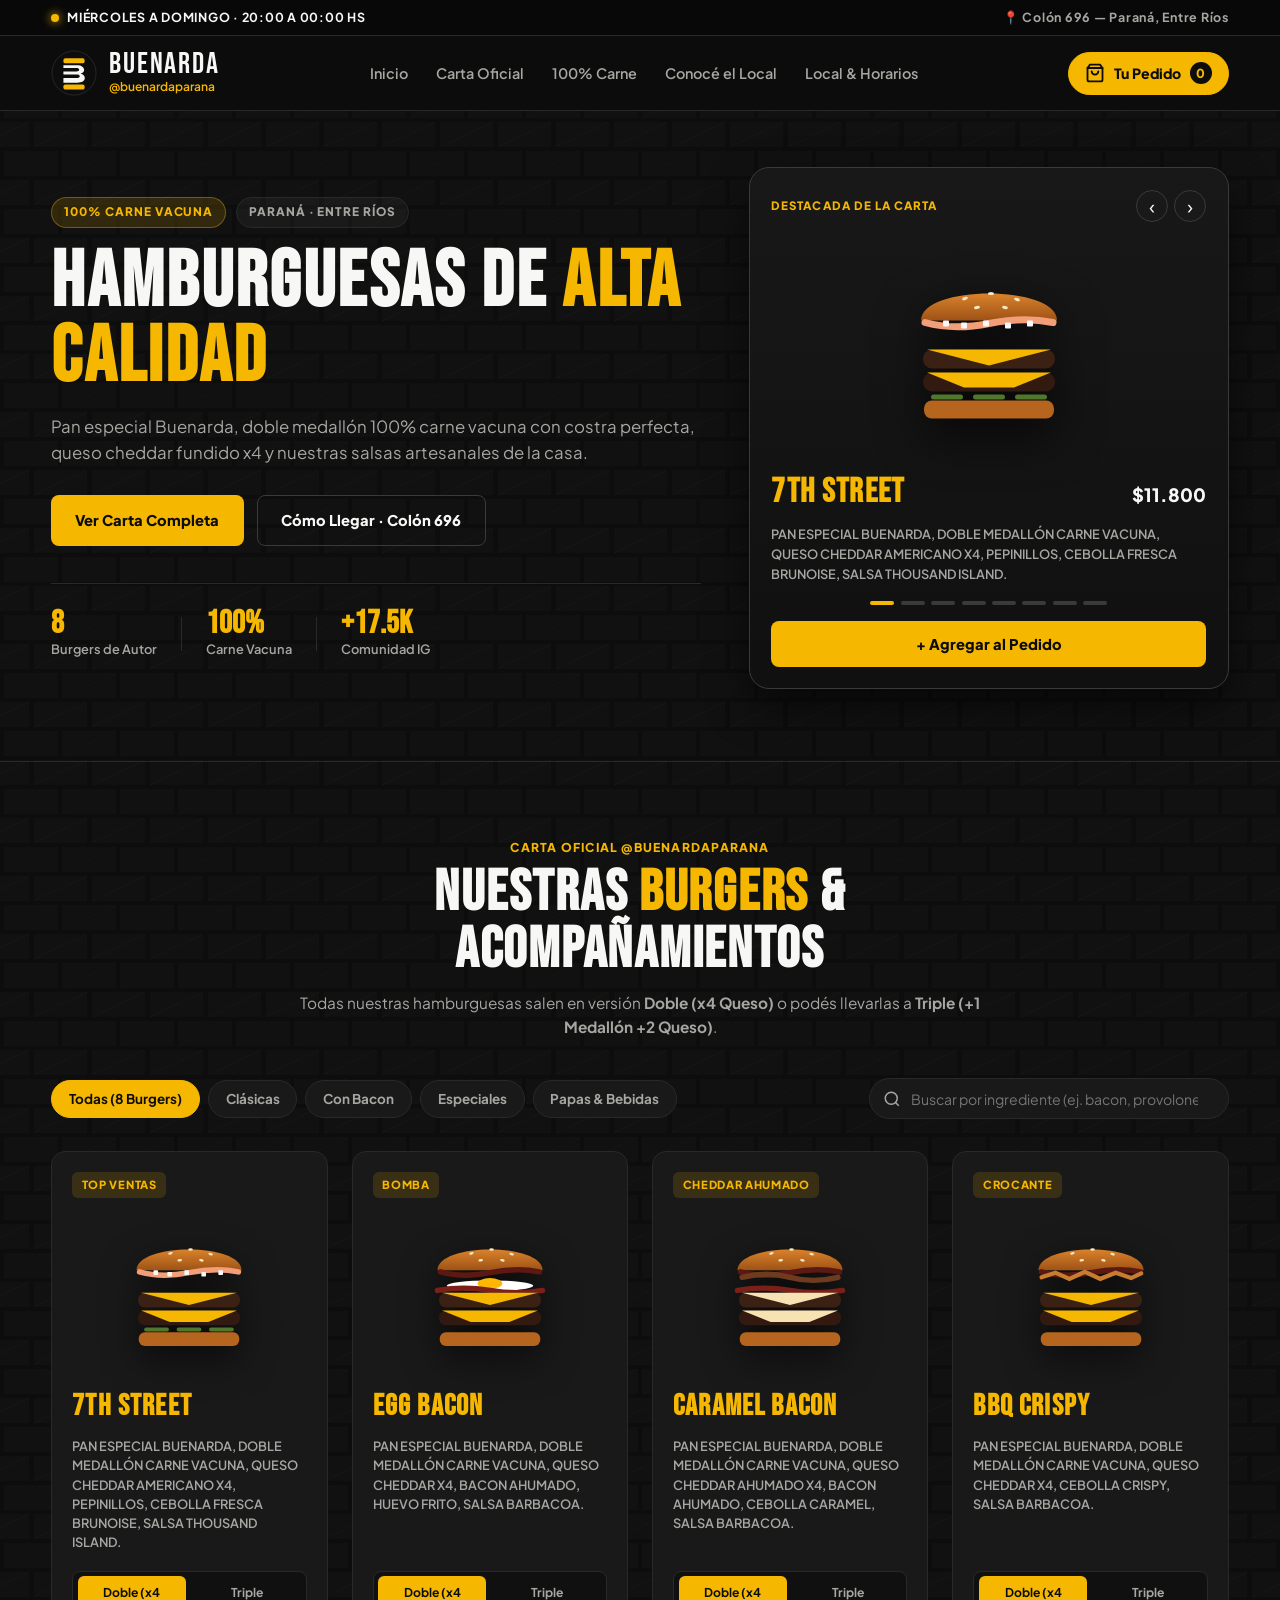
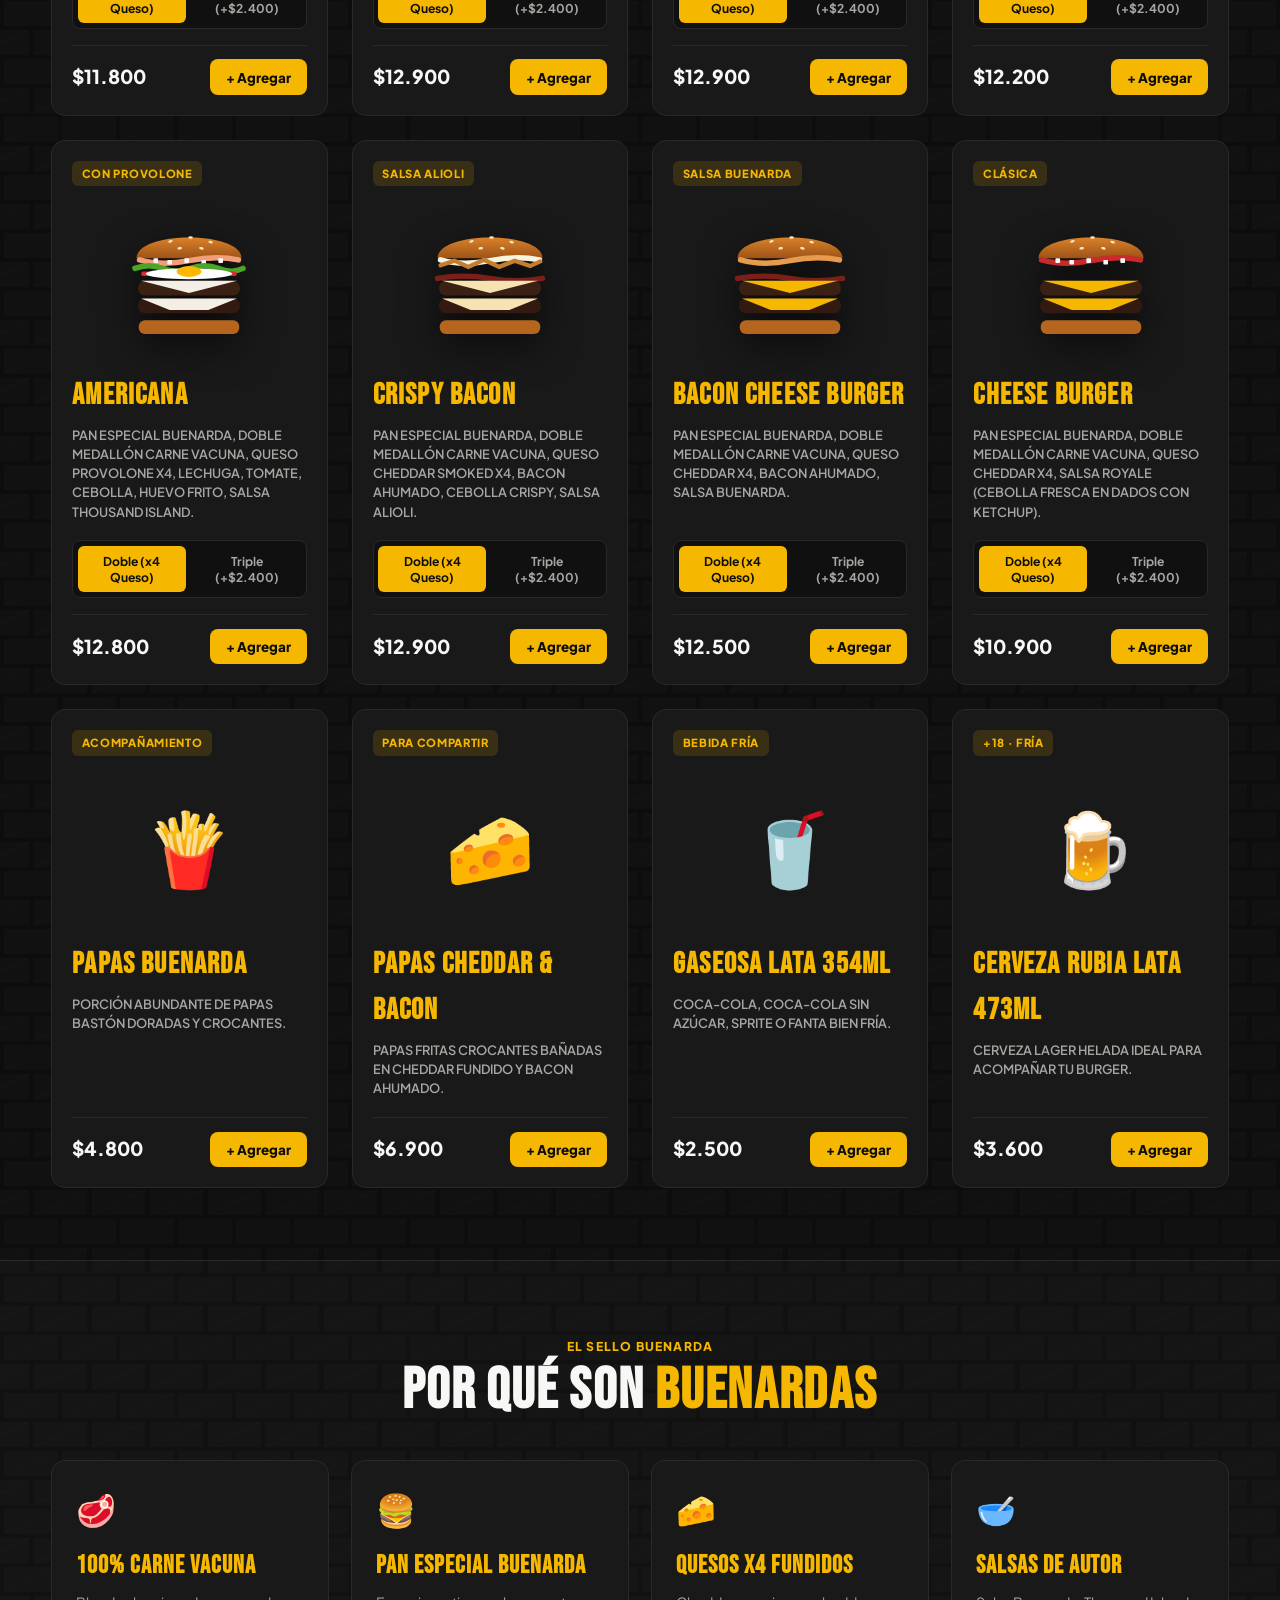
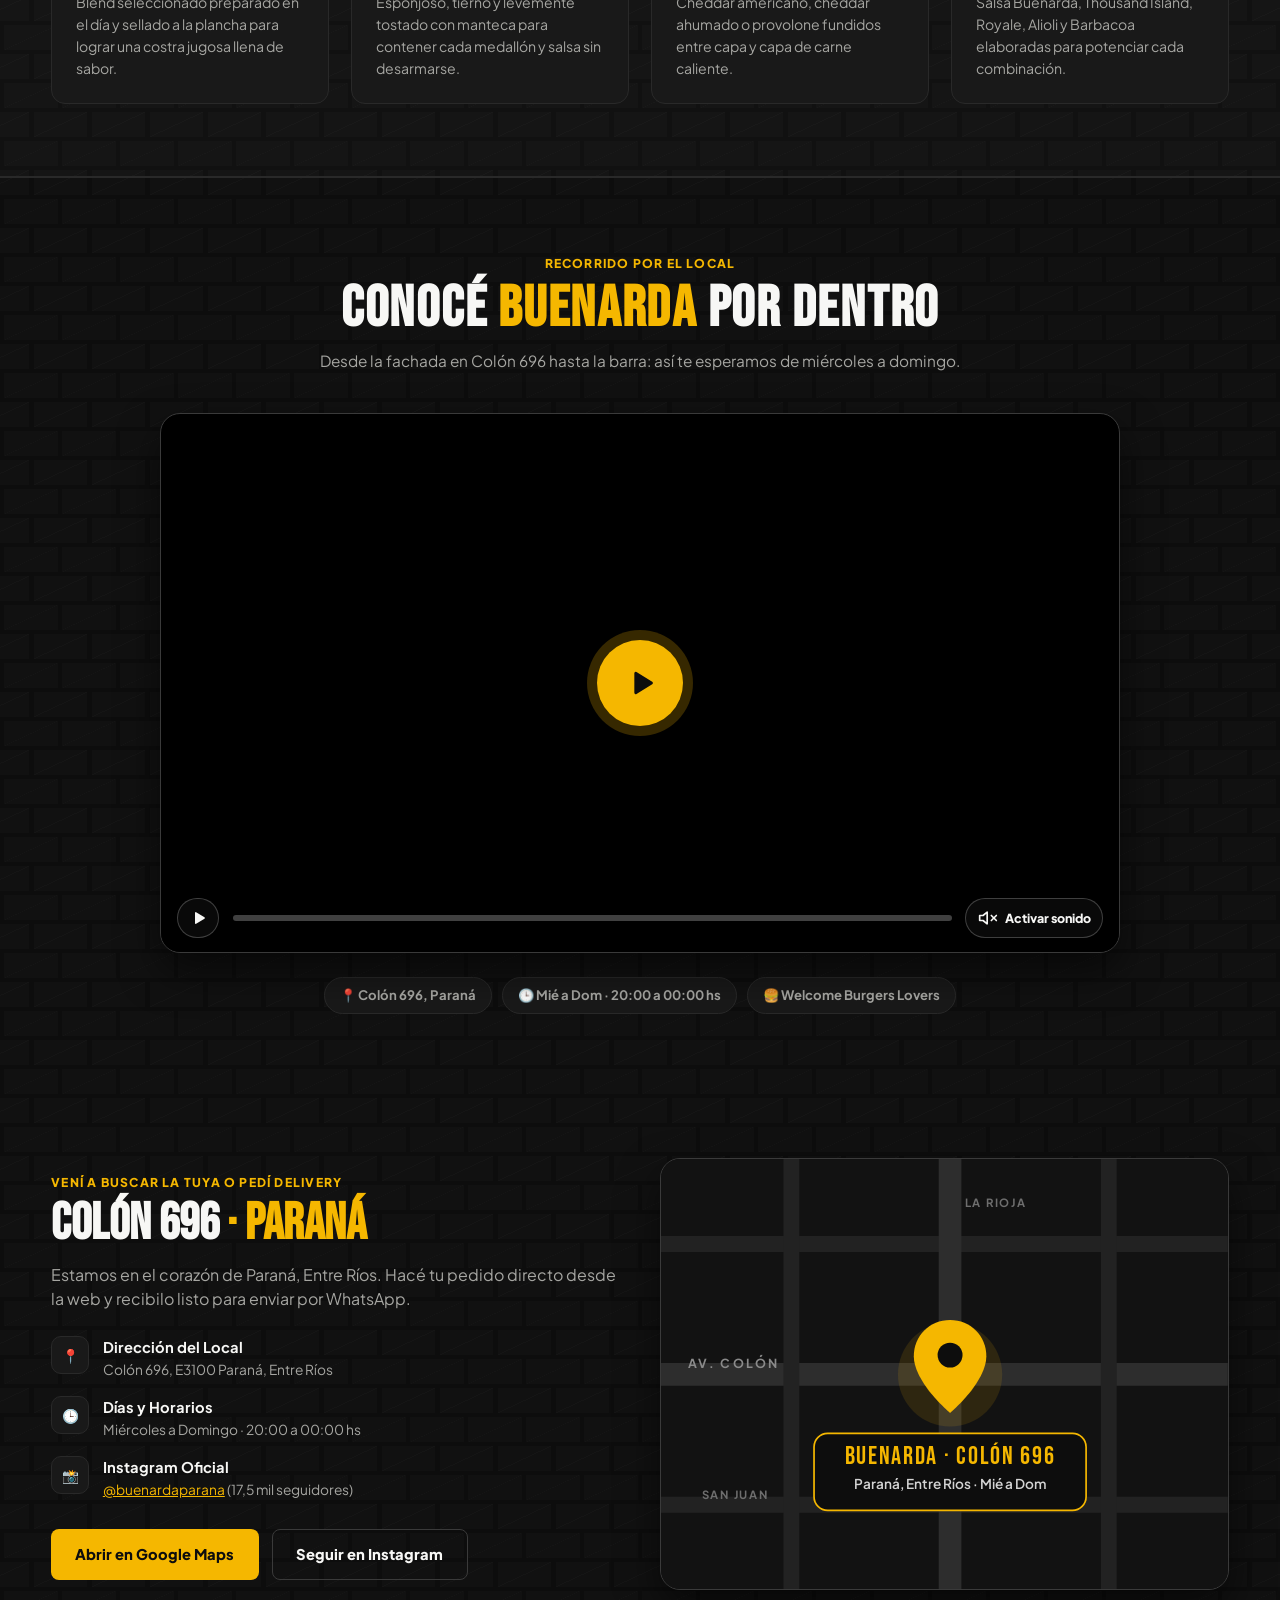
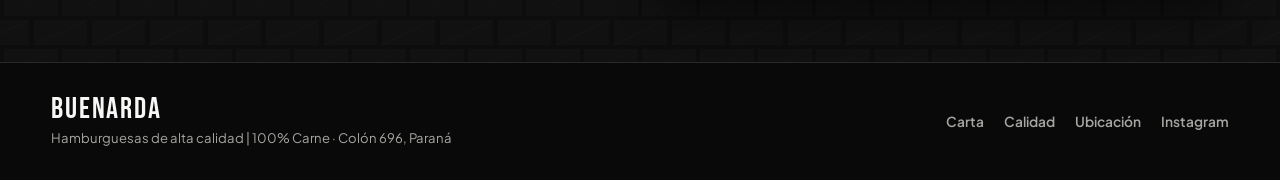
==== index.html @ 87ed2eb8 "Add files via upload" ====
<!DOCTYPE html>
<html lang="es">
<head>
  <meta charset="UTF-8" />
  <meta name="viewport" content="width=device-width, initial-scale=1.0" />
  <title>BUENARDA | Hamburguesas de Alta Calidad · Paraná</title>
  <meta name="description" content="Hamburguesas de alta calidad | 100% Carne. Abierto de miércoles a domingo en Colón 696, Paraná, Entre Ríos." />
  <link rel="preconnect" href="https://fonts.googleapis.com" />
  <link rel="preconnect" href="https://fonts.gstatic.com" crossorigin />
  <link href="https://fonts.googleapis.com/css2?family=Bebas+Neue&family=Plus+Jakarta+Sans:wght@400;500;600;700;800&display=swap" rel="stylesheet" />
  <link rel="stylesheet" href="styles.css" />
  <script src="app.js" defer></script>
</head>
<body>
  <!-- Barra superior de estado y horarios -->
  <div class="top-banner">
    <div class="container top-banner__inner">
      <span class="status-pill">
        <span class="status-dot" aria-hidden="true"></span>
        MIÉRCOLES A DOMINGO · 20:00 A 00:00 HS
      </span>
      <span class="top-banner__location">📍 Colón 696 — Paraná, Entre Ríos</span>
    </div>
  </div>

  <!-- Navegación principal -->
  <header class="navbar" id="navbar">
    <div class="container navbar__inner">
      <a href="#inicio" class="brand" aria-label="BUENARDA Inicio">
        <svg class="brand__logo" viewBox="0 0 100 100" width="46" height="46" role="img" aria-label="Logo Buenarda">
          <circle cx="50" cy="50" r="48" fill="#0D0D0D" stroke="#2A2A2A" stroke-width="2" />
          <!-- Barra superior amarilla cheddar -->
          <rect x="27" y="18" width="46" height="11" rx="4" fill="#F5B700" />
          <!-- Cuerpo blanco de la B -->
          <path d="M27 33 H57 C66 33 72 37.5 72 43.5 C72 47.5 69 50.2 64.5 51.5 C70 52.8 73.5 56 73.5 60.8 C73.5 67 67 71 57.5 71 H27 V61 H56 C60 61 62.5 59.5 62.5 57.2 C62.5 55 60 53.5 56 53.5 H27 V46.5 H55 C59 46.5 61.2 45 61.2 42.8 C61.2 40.6 59 39.2 55 39.2 H27 Z" fill="#F7F7F5" />
          <!-- Barra inferior amarilla cheddar -->
          <rect x="27" y="75" width="46" height="11" rx="4" fill="#F5B700" />
        </svg>
        <div class="brand__text">
          <span class="brand__title">BUENARDA</span>
          <span class="brand__handle">@buenardaparana</span>
        </div>
      </a>

      <nav class="nav-links" id="navLinks" aria-label="Navegación principal">
        <a href="#inicio" class="nav-links__item">Inicio</a>
        <a href="#carta" class="nav-links__item">Carta Oficial</a>
        <a href="#calidad" class="nav-links__item">100% Carne</a>
        <a href="#local" class="nav-links__item">Conocé el Local</a>
        <a href="#ubicacion" class="nav-links__item">Local & Horarios</a>
      </nav>

      <div class="navbar__actions">
        <button type="button" class="btn-cart" id="openCartBtn" aria-label="Abrir carrito de pedido">
          <svg width="20" height="20" viewBox="0 0 24 24" fill="none" stroke="currentColor" stroke-width="2.2" stroke-linecap="round" stroke-linejoin="round" aria-hidden="true">
            <path d="M6 2 3 6v14a2 2 0 0 0 2 2h14a2 2 0 0 0 2-2V6l-3-4Z" />
            <path d="M3 6h18" />
            <path d="M16 10a4 4 0 0 1-8 0" />
          </svg>
          <span class="btn-cart__label">Tu Pedido</span>
          <span class="btn-cart__badge" id="cartCountBadge">0</span>
        </button>

        <button type="button" class="btn-menu-toggle" id="mobileMenuBtn" aria-label="Abrir menú" aria-expanded="false">
          <span></span>
          <span></span>
          <span></span>
        </button>
      </div>
    </div>
  </header>

  <main>
    <!-- Hero Section -->
    <section class="hero" id="inicio">
      <div class="container hero__grid">
        <div class="hero__content">
          <div class="hero__eyebrow">
            <span class="badge-cheddar">100% CARNE VACUNA</span>
            <span class="badge-outline">PARANÁ · ENTRE RÍOS</span>
          </div>
          <h1 class="hero__title">
            HAMBURGUESAS DE <span class="text-cheddar">ALTA CALIDAD</span>
          </h1>
          <p class="hero__subtitle">
            Pan especial Buenarda, doble medallón 100% carne vacuna con costra perfecta,
            queso cheddar fundido x4 y nuestras salsas artesanales de la casa.
          </p>

          <div class="hero__cta">
            <a href="#carta" class="btn btn--primary">Ver Carta Completa</a>
            <a href="#ubicacion" class="btn btn--ghost">Cómo Llegar · Colón 696</a>
          </div>

          <div class="hero__stats">
            <div class="stat-item">
              <strong class="stat-item__value">8</strong>
              <span class="stat-item__label">Burgers de Autor</span>
            </div>
            <div class="stat-divider" aria-hidden="true"></div>
            <div class="stat-item">
              <strong class="stat-item__value">100%</strong>
              <span class="stat-item__label">Carne Vacuna</span>
            </div>
            <div class="stat-divider" aria-hidden="true"></div>
            <div class="stat-item">
              <strong class="stat-item__value">+17.5K</strong>
              <span class="stat-item__label">Comunidad IG</span>
            </div>
          </div>
        </div>

        <!-- Poster interactivo estilo Stories oficiales -->
        <div class="hero__showcase">
          <div class="story-card" id="heroShowcaseCard">
            <div class="story-card__top">
              <span class="story-card__tag">DESTACADA DE LA CARTA</span>
              <div class="story-card__controls">
                <button type="button" class="story-nav-btn" id="prevHeroBurger" aria-label="Hamburguesa anterior">‹</button>
                <button type="button" class="story-nav-btn" id="nextHeroBurger" aria-label="Siguiente hamburguesa">›</button>
              </div>
            </div>

            <div class="story-card__visual" id="heroBurgerVisual"></div>

            <div class="story-card__info">
              <div class="story-card__header">
                <h2 class="story-card__name" id="heroBurgerName">7TH STREET</h2>
                <span class="story-card__price" id="heroBurgerPrice">$11.800</span>
              </div>
              <p class="story-card__desc" id="heroBurgerDesc">
                PAN ESPECIAL BUENARDA, DOBLE MEDALLÓN CARNE VACUNA, QUESO CHEDDAR AMERICANO X4, PEPINILLOS, CEBOLLA FRESCA BRUNOISE, SALSA THOUSAND ISLAND.
              </p>
              <div class="story-card__dots" id="heroDots" role="tablist" aria-label="Selector de hamburguesas destacadas"></div>
              <button type="button" class="btn btn--primary btn--full" id="addHeroBurgerBtn">
                + Agregar al Pedido
              </button>
            </div>
          </div>
        </div>
      </div>
    </section>

    <!-- Sección Carta Oficial -->
    <section class="menu-section" id="carta">
      <div class="container">
        <div class="section-header">
          <span class="section-eyebrow">CARTA OFICIAL @BUENARDAPARANA</span>
          <h2 class="section-title">NUESTRAS <span class="text-cheddar">BURGERS</span> & ACOMPAÑAMIENTOS</h2>
          <p class="section-subtitle">
            Todas nuestras hamburguesas salen en versión <strong>Doble (x4 Queso)</strong> o podés llevarlas a <strong>Triple (+1 Medallón +2 Queso)</strong>.
          </p>
        </div>

        <!-- Barra de filtros y búsqueda -->
        <div class="menu-toolbar">
          <div class="filter-tabs" id="filterTabs" role="tablist" aria-label="Filtrar menú por categoría">
            <button type="button" class="filter-tab is-active" data-filter="all">Todas (8 Burgers)</button>
            <button type="button" class="filter-tab" data-filter="clasicas">Clásicas</button>
            <button type="button" class="filter-tab" data-filter="bacon">Con Bacon</button>
            <button type="button" class="filter-tab" data-filter="especiales">Especiales</button>
            <button type="button" class="filter-tab" data-filter="extras">Papas & Bebidas</button>
          </div>

          <div class="search-box">
            <svg width="18" height="18" viewBox="0 0 24 24" fill="none" stroke="currentColor" stroke-width="2" aria-hidden="true">
              <circle cx="11" cy="11" r="8" />
              <path d="m21 21-4.3-4.3" />
            </svg>
            <input
              type="search"
              id="menuSearchInput"
              class="search-box__input"
              placeholder="Buscar por ingrediente (ej. bacon, provolone, alioli...)"
              aria-label="Buscar hamburguesa o ingrediente"
            />
          </div>
        </div>

        <!-- Grilla dinámica de productos -->
        <div class="menu-grid" id="menuGrid"></div>
      </div>
    </section>

    <!-- Pilares de Calidad -->
    <section class="quality-section" id="calidad">
      <div class="container">
        <div class="section-header">
          <span class="section-eyebrow">EL SELLO BUENARDA</span>
          <h2 class="section-title">POR QUÉ SON <span class="text-cheddar">BUENARDAS</span></h2>
        </div>

        <div class="pillars-grid">
          <article class="pillar-card">
            <div class="pillar-card__icon">🥩</div>
            <h3 class="pillar-card__title">100% Carne Vacuna</h3>
            <p class="pillar-card__text">
              Blend seleccionado preparado en el día y sellado a la plancha para lograr una costra jugosa llena de sabor.
            </p>
          </article>

          <article class="pillar-card">
            <div class="pillar-card__icon">🍔</div>
            <h3 class="pillar-card__title">Pan Especial Buenarda</h3>
            <p class="pillar-card__text">
              Esponjoso, tierno y levemente tostado con manteca para contener cada medallón y salsa sin desarmarse.
            </p>
          </article>

          <article class="pillar-card">
            <div class="pillar-card__icon">🧀</div>
            <h3 class="pillar-card__title">Quesos x4 Fundidos</h3>
            <p class="pillar-card__text">
              Cheddar americano, cheddar ahumado o provolone fundidos entre capa y capa de carne caliente.
            </p>
          </article>

          <article class="pillar-card">
            <div class="pillar-card__icon">🥣</div>
            <h3 class="pillar-card__title">Salsas de Autor</h3>
            <p class="pillar-card__text">
              Salsa Buenarda, Thousand Island, Royale, Alioli y Barbacoa elaboradas para potenciar cada combinación.
            </p>
          </article>
        </div>
      </div>
    </section>

    <!-- Video: Recorrido por el local -->
    <section class="tour-section" id="local">
      <div class="container">
        <div class="section-header">
          <span class="section-eyebrow">RECORRIDO POR EL LOCAL</span>
          <h2 class="section-title">CONOCÉ <span class="text-cheddar">BUENARDA</span> POR DENTRO</h2>
          <p class="section-subtitle">
            Desde la fachada en Colón 696 hasta la barra: así te esperamos de miércoles a domingo.
          </p>
        </div>

        <figure class="video-player" id="tourPlayer">
          <video
            class="video-player__media"
            id="tourVideo"
            poster="assets/buenarda-local-poster.jpg"
            preload="metadata"
            muted
            loop
            playsinline
            aria-label="Recorrido en video por el local de Buenarda, Colón 696, Paraná"
          >
            <source src="assets/buenarda-local.mp4" type="video/mp4" />
            Tu navegador no soporta video HTML5.
          </video>

          <button type="button" class="video-player__play" id="tourPlayBtn" aria-label="Reproducir video">
            <svg width="34" height="34" viewBox="0 0 24 24" fill="currentColor" aria-hidden="true">
              <path d="M8 5.14v13.72a1 1 0 0 0 1.52.85l11.1-6.86a1 1 0 0 0 0-1.7L9.52 4.29A1 1 0 0 0 8 5.14Z" />
            </svg>
          </button>

          <div class="video-player__bar">
            <button type="button" class="video-player__ctrl" id="tourToggleBtn" aria-label="Pausar video">
              <svg class="icon-pause" width="18" height="18" viewBox="0 0 24 24" fill="currentColor" aria-hidden="true">
                <rect x="6" y="5" width="4" height="14" rx="1" />
                <rect x="14" y="5" width="4" height="14" rx="1" />
              </svg>
              <svg class="icon-play" width="18" height="18" viewBox="0 0 24 24" fill="currentColor" aria-hidden="true">
                <path d="M8 5.14v13.72a1 1 0 0 0 1.52.85l11.1-6.86a1 1 0 0 0 0-1.7L9.52 4.29A1 1 0 0 0 8 5.14Z" />
              </svg>
            </button>

            <div class="video-player__progress" id="tourProgress" role="progressbar" aria-label="Progreso del video" aria-valuemin="0" aria-valuemax="100" aria-valuenow="0">
              <span class="video-player__progress-fill" id="tourProgressFill"></span>
            </div>

            <button type="button" class="video-player__ctrl video-player__ctrl--sound" id="tourSoundBtn" aria-label="Activar sonido" aria-pressed="false">
              <svg class="icon-muted" width="20" height="20" viewBox="0 0 24 24" fill="none" stroke="currentColor" stroke-width="2" stroke-linecap="round" stroke-linejoin="round" aria-hidden="true">
                <path d="M11 5 6 9H2v6h4l5 4V5Z" />
                <path d="m22 9-6 6" />
                <path d="m16 9 6 6" />
              </svg>
              <svg class="icon-sound" width="20" height="20" viewBox="0 0 24 24" fill="none" stroke="currentColor" stroke-width="2" stroke-linecap="round" stroke-linejoin="round" aria-hidden="true">
                <path d="M11 5 6 9H2v6h4l5 4V5Z" />
                <path d="M15.5 8.5a5 5 0 0 1 0 7" />
                <path d="M19 5a10 10 0 0 1 0 14" />
              </svg>
              <span class="video-player__ctrl-label" id="tourSoundLabel">Activar sonido</span>
            </button>
          </div>
        </figure>

        <ul class="tour-chips">
          <li>📍 Colón 696, Paraná</li>
          <li>🕒 Mié a Dom · 20:00 a 00:00 hs</li>
          <li>🍔 Welcome Burgers Lovers</li>
        </ul>
      </div>
    </section>

    <!-- Ubicación y Horarios -->
    <section class="location-section" id="ubicacion">
      <div class="container location-grid">
        <div class="location-card">
          <span class="section-eyebrow">VENÍ A BUSCAR LA TUYA O PEDÍ DELIVERY</span>
          <h2 class="location-card__title">COLÓN 696 <span class="text-cheddar">· PARANÁ</span></h2>
          <p class="location-card__desc">
            Estamos en el corazón de Paraná, Entre Ríos. Hacé tu pedido directo desde la web y recibilo listo para enviar por WhatsApp.
          </p>

          <ul class="info-list">
            <li class="info-list__item">
              <span class="info-list__badge">📍</span>
              <div>
                <strong>Dirección del Local</strong>
                <span>Colón 696, E3100 Paraná, Entre Ríos</span>
              </div>
            </li>
            <li class="info-list__item">
              <span class="info-list__badge">🕒</span>
              <div>
                <strong>Días y Horarios</strong>
                <span>Miércoles a Domingo · 20:00 a 00:00 hs</span>
              </div>
            </li>
            <li class="info-list__item">
              <span class="info-list__badge">📸</span>
              <div>
                <strong>Instagram Oficial</strong>
                <span><a href="https://www.instagram.com/buenardaparana/" target="_blank" rel="noopener noreferrer">@buenardaparana</a> (17,5 mil seguidores)</span>
              </div>
            </li>
          </ul>

          <div class="location-card__actions">
            <a
              href="https://www.google.com/maps/search/?api=1&query=Colon+696+Parana+Entre+Rios"
              target="_blank"
              rel="noopener noreferrer"
              class="btn btn--primary"
            >
              Abrir en Google Maps
            </a>
            <a
              href="https://www.instagram.com/buenardaparana/"
              target="_blank"
              rel="noopener noreferrer"
              class="btn btn--ghost"
            >
              Seguir en Instagram
            </a>
          </div>
        </div>

        <!-- Mapa visual estilizado de Colón 696, Paraná -->
        <div class="map-art" aria-label="Mapa ilustrado de Colón 696, Paraná">
          <svg viewBox="0 0 500 380" class="map-art__svg" role="img" aria-label="Ubicación Colón 696 Paraná">
            <rect width="500" height="380" fill="#121212" />
            <!-- Cuadrícula urbana de Paraná -->
            <g stroke="#222222" stroke-width="14">
              <line x1="0" y1="75" x2="500" y2="75" />
              <line x1="0" y1="190" x2="500" y2="190" stroke="#2D2D2D" stroke-width="20" />
              <line x1="0" y1="305" x2="500" y2="305" />
              <line x1="115" y1="0" x2="115" y2="380" />
              <line x1="255" y1="0" x2="255" y2="380" stroke="#2D2D2D" stroke-width="20" />
              <line x1="395" y1="0" x2="395" y2="380" />
            </g>
            <!-- Nombres de calles -->
            <text x="24" y="184" fill="#8A8A8A" font-size="11" font-weight="700" letter-spacing="2">AV. COLÓN</text>
            <text x="268" y="42" fill="#6E6E6E" font-size="10" font-weight="700" letter-spacing="1.5">LA RIOJA</text>
            <text x="36" y="300" fill="#6E6E6E" font-size="10" font-weight="700" letter-spacing="1.5">SAN JUAN</text>

            <!-- Pulso y Pin en Colón 696 -->
            <circle cx="255" cy="190" r="46" fill="rgba(245, 183, 0, 0.12)" />
            <circle cx="255" cy="190" r="24" fill="rgba(245, 183, 0, 0.25)" />
            <path d="M255 142 C237 142 223 156 223 174 C223 197 255 224 255 224 C255 224 287 197 287 174 C287 156 273 142 255 142 Z" fill="#F5B700" />
            <circle cx="255" cy="173" r="11" fill="#0D0D0D" />

            <!-- Tarjeta flotante en el mapa -->
            <rect x="135" y="242" width="240" height="68" rx="12" fill="#0D0D0D" stroke="#F5B700" stroke-width="1.5" />
            <text x="255" y="269" text-anchor="middle" fill="#F5B700" font-family="Bebas Neue, sans-serif" font-size="22" letter-spacing="1.5">BUENARDA · COLÓN 696</text>
            <text x="255" y="291" text-anchor="middle" fill="#D4D4D4" font-size="12" font-weight="600">Paraná, Entre Ríos · Mié a Dom</text>
          </svg>
        </div>
      </div>
    </section>
  </main>

  <!-- Footer -->
  <footer class="footer">
    <div class="container footer__inner">
      <div class="footer__brand">
        <span class="brand__title">BUENARDA</span>
        <span class="footer__tagline">Hamburguesas de alta calidad | 100% Carne · Colón 696, Paraná</span>
      </div>
      <div class="footer__links">
        <a href="#carta">Carta</a>
        <a href="#calidad">Calidad</a>
        <a href="#ubicacion">Ubicación</a>
        <a href="https://www.instagram.com/buenardaparana/" target="_blank" rel="noopener noreferrer">Instagram</a>
      </div>
    </div>
  </footer>

  <!-- Overlay y Drawer Lateral del Carrito -->
  <div class="cart-overlay" id="cartOverlay" hidden></div>
  <aside class="cart-drawer" id="cartDrawer" aria-label="Carrito de compras" aria-hidden="true">
    <div class="cart-drawer__header">
      <div>
        <h2 class="cart-drawer__title">TU PEDIDO</h2>
        <p class="cart-drawer__subtitle">Armá tu combo y envialo por WhatsApp</p>
      </div>
      <button type="button" class="cart-drawer__close" id="closeCartBtn" aria-label="Cerrar carrito">✕</button>
    </div>

    <div class="cart-drawer__body" id="cartItemsContainer"></div>

    <div class="cart-drawer__footer" id="cartFooter">
      <div class="order-form">
        <div class="delivery-toggle" role="group" aria-label="Modalidad de entrega">
          <button type="button" class="delivery-btn is-active" data-delivery="retiro">🏪 Retiro Colón 696</button>
          <button type="button" class="delivery-btn" data-delivery="delivery">🛵 Delivery Paraná</button>
        </div>

        <input type="text" id="customerName" class="form-input" placeholder="Tu nombre" />
        <input type="text" id="customerAddress" class="form-input" placeholder="Dirección en Paraná (ej. Urquiza 1150)" hidden />

        <select id="paymentMethod" class="form-input" aria-label="Medio de pago">
          <option value="Efectivo">💵 Efectivo</option>
          <option value="Transferencia / Mercado Pago">📲 Transferencia / Mercado Pago</option>
          <option value="Tarjeta de Débito / Crédito">💳 Tarjeta de Débito / Crédito</option>
        </select>

        <input type="text" id="orderNotes" class="form-input" placeholder="Notas (ej. sin pepinillos, punto de carne...)" />
      </div>

      <div class="cart-totals">
        <div class="cart-totals__row">
          <span>Subtotal</span>
          <strong id="cartSubtotal">$0</strong>
        </div>
        <div class="cart-totals__row cart-totals__row--total">
          <span>Total Estimado</span>
          <strong id="cartTotal">$0</strong>
        </div>
      </div>

      <div class="cart-actions">
        <button type="button" class="btn btn--whatsapp btn--full" id="sendWhatsappBtn">
          Enviar Pedido por WhatsApp
        </button>
        <button type="button" class="btn btn--ghost btn--full btn--sm" id="copyOrderBtn">
          Copiar detalle del pedido
        </button>
      </div>
    </div>
  </aside>

  <!-- Notificación Toast -->
  <div class="toast" id="toast" role="status" aria-live="polite"></div>
</body>
</html>
---- styles.css ----
/* ==========================================================================
   BUENARDA (@buenardaparana) - Hoja de Estilos Oficial
   Paleta: Negro Carbón (#0D0D0D), Ladrillo Oscuro (#151515), Amarillo Cheddar (#F5B700)
   ========================================================================== */

:root {
  --bg-carbon: #0d0d0d;
  --bg-brick: #141414;
  --bg-card: #191919;
  --bg-card-hover: #202020;
  --cheddar: #f5b700;
  --cheddar-hover: #ffca28;
  --cheddar-soft: rgba(245, 183, 0, 0.14);
  --whatsapp: #25d366;
  --whatsapp-hover: #1ebe5d;
  --text-main: #f7f7f5;
  --text-muted: #a6a6a2;
  --border-subtle: #292929;
  --border-strong: #3a3a3a;
  --font-display: 'Bebas Neue', sans-serif;
  --font-sans: 'Plus Jakarta Sans', -apple-system, BlinkMacSystemFont, sans-serif;
  --radius-sm: 8px;
  --radius-md: 14px;
  --radius-lg: 20px;
  --shadow-card: 0 18px 40px rgba(0, 0, 0, 0.55);
  --transition: 0.22s cubic-bezier(0.22, 1, 0.36, 1);
}

*,
*::before,
*::after {
  box-sizing: border-box;
}

html {
  scroll-behavior: smooth;
}

body {
  margin: 0;
  font-family: var(--font-sans);
  color: var(--text-main);
  background-color: var(--bg-carbon);
  /* Textura sutil de ladrillo oscuro inspirado en la identidad visual de Buenarda */
  background-image:
    linear-gradient(335deg, rgba(255, 255, 255, 0.015) 23px, transparent 23px),
    linear-gradient(155deg, rgba(255, 255, 255, 0.015) 23px, transparent 23px),
    linear-gradient(335deg, rgba(255, 255, 255, 0.015) 23px, transparent 23px),
    linear-gradient(155deg, rgba(255, 255, 255, 0.015) 23px, transparent 23px);
  background-size: 58px 58px;
  background-position: 0 2px, 4px 35px, 29px 31px, 34px 6px;
  line-height: 1.55;
  -webkit-font-smoothing: antialiased;
}

img,
svg {
  display: block;
  max-width: 100%;
}

a {
  color: inherit;
  text-decoration: none;
}

button,
input,
select {
  font-family: inherit;
}

section[id] {
  scroll-margin-top: 72px; /* evita que la barra fija tape el título al navegar por anclas */
}

.container {
  width: min(1200px, 92%);
  margin-inline: auto;
}

.text-cheddar {
  color: var(--cheddar);
}

/* ==========================================================================
   Top Banner & Navbar
   ========================================================================== */

.top-banner {
  background: #080808;
  border-bottom: 1px solid var(--border-subtle);
  font-size: 0.78rem;
  font-weight: 700;
  letter-spacing: 0.06em;
  color: var(--text-muted);
}

.top-banner__inner {
  display: flex;
  align-items: center;
  justify-content: space-between;
  padding: 0.5rem 0;
  gap: 1rem;
  flex-wrap: wrap;
}

.status-pill {
  display: inline-flex;
  align-items: center;
  gap: 0.5rem;
  color: var(--text-main);
}

.status-dot {
  width: 8px;
  height: 8px;
  border-radius: 50%;
  background: var(--cheddar);
  box-shadow: 0 0 10px var(--cheddar);
}

.navbar {
  position: sticky;
  top: 0;
  z-index: 50;
  background: rgba(13, 13, 13, 0.92);
  backdrop-filter: blur(12px);
  border-bottom: 1px solid var(--border-subtle);
}

.navbar__inner {
  display: flex;
  align-items: center;
  justify-content: space-between;
  padding: 0.85rem 0;
  gap: 1rem;
}

.brand {
  display: inline-flex;
  align-items: center;
  gap: 0.75rem;
}

.brand__logo {
  flex-shrink: 0;
  transition: transform var(--transition);
}

.brand:hover .brand__logo {
  transform: scale(1.06) rotate(-3deg);
}

.brand__text {
  display: flex;
  flex-direction: column;
}

.brand__title {
  font-family: var(--font-display);
  font-size: 1.85rem;
  line-height: 0.95;
  letter-spacing: 0.06em;
  color: var(--text-main);
}

.brand__handle {
  font-size: 0.75rem;
  font-weight: 600;
  color: var(--cheddar);
}

.nav-links {
  display: flex;
  align-items: center;
  gap: 1.75rem;
}

.nav-links__item {
  font-size: 0.9rem;
  font-weight: 600;
  color: var(--text-muted);
  transition: color var(--transition);
}

.nav-links__item:hover {
  color: var(--cheddar);
}

.navbar__actions {
  display: flex;
  align-items: center;
  gap: 0.75rem;
}

.btn-cart {
  display: inline-flex;
  align-items: center;
  gap: 0.55rem;
  padding: 0.6rem 1rem;
  border-radius: 999px;
  border: 1px solid var(--cheddar);
  background: var(--cheddar);
  color: #0d0d0d;
  font-weight: 800;
  font-size: 0.88rem;
  cursor: pointer;
  transition: transform var(--transition), background var(--transition);
}

.btn-cart:hover {
  background: var(--cheddar-hover);
  transform: translateY(-1px);
}

.btn-cart__badge {
  display: inline-flex;
  align-items: center;
  justify-content: center;
  min-width: 22px;
  height: 22px;
  padding: 0 6px;
  border-radius: 999px;
  background: #0d0d0d;
  color: var(--cheddar);
  font-size: 0.78rem;
  font-weight: 800;
}

.btn-menu-toggle {
  display: none;
  flex-direction: column;
  justify-content: center;
  gap: 5px;
  width: 40px;
  height: 40px;
  padding: 8px;
  background: var(--bg-card);
  border: 1px solid var(--border-subtle);
  border-radius: var(--radius-sm);
  cursor: pointer;
}

.btn-menu-toggle span {
  display: block;
  width: 100%;
  height: 2px;
  background: var(--text-main);
}

/* ==========================================================================
   Buttons
   ========================================================================== */

.btn {
  display: inline-flex;
  align-items: center;
  justify-content: center;
  gap: 0.5rem;
  padding: 0.82rem 1.45rem;
  border-radius: var(--radius-sm);
  font-weight: 800;
  font-size: 0.92rem;
  border: 1px solid transparent;
  cursor: pointer;
  transition: all var(--transition);
}

.btn--primary {
  background: var(--cheddar);
  color: #0d0d0d;
}

.btn--primary:hover {
  background: var(--cheddar-hover);
  transform: translateY(-2px);
}

.btn--ghost {
  background: transparent;
  border-color: var(--border-strong);
  color: var(--text-main);
}

.btn--ghost:hover {
  border-color: var(--cheddar);
  color: var(--cheddar);
}

.btn--whatsapp {
  background: var(--whatsapp);
  color: #062110;
}

.btn--whatsapp:hover {
  background: var(--whatsapp-hover);
}

.btn--full {
  width: 100%;
}

.btn--sm {
  padding: 0.6rem 1rem;
  font-size: 0.84rem;
}

/* ==========================================================================
   Hero Section
   ========================================================================== */

.hero {
  padding: 3.5rem 0 4.5rem;
  border-bottom: 1px solid var(--border-subtle);
}

.hero__grid {
  display: grid;
  grid-template-columns: 1.15fr 0.85fr;
  align-items: center;
  gap: 3rem;
}

.hero__eyebrow {
  display: flex;
  flex-wrap: wrap;
  gap: 0.6rem;
  margin-bottom: 1.1rem;
}

.badge-cheddar,
.badge-outline {
  font-size: 0.74rem;
  font-weight: 800;
  letter-spacing: 0.08em;
  padding: 0.35rem 0.75rem;
  border-radius: 999px;
}

.badge-cheddar {
  background: var(--cheddar-soft);
  color: var(--cheddar);
  border: 1px solid rgba(245, 183, 0, 0.35);
}

.badge-outline {
  background: rgba(255, 255, 255, 0.04);
  color: var(--text-muted);
  border: 1px solid var(--border-subtle);
}

.hero__title {
  font-family: var(--font-display);
  font-size: clamp(3.3rem, 6.2vw, 5.4rem);
  line-height: 0.94;
  letter-spacing: 0.03em;
  margin: 0 0 1.15rem;
}

.hero__subtitle {
  font-size: 1.05rem;
  color: var(--text-muted);
  max-width: 54ch;
  margin: 0 0 1.85rem;
}

.hero__cta {
  display: flex;
  flex-wrap: wrap;
  gap: 0.85rem;
  margin-bottom: 2.3rem;
}

.hero__stats {
  display: flex;
  align-items: center;
  gap: 1.5rem;
  padding-top: 1.5rem;
  border-top: 1px solid var(--border-subtle);
}

.stat-item {
  display: flex;
  flex-direction: column;
}

.stat-item__value {
  font-family: var(--font-display);
  font-size: 2rem;
  line-height: 1;
  color: var(--cheddar);
}

.stat-item__label {
  font-size: 0.8rem;
  color: var(--text-muted);
  font-weight: 600;
}

.stat-divider {
  width: 1px;
  height: 34px;
  background: var(--border-subtle);
}

/* Story Showcase Card */
.story-card {
  background: linear-gradient(180deg, #181818 0%, #101010 100%);
  border: 1px solid var(--border-strong);
  border-radius: var(--radius-lg);
  padding: 1.35rem;
  box-shadow: var(--shadow-card);
  position: relative;
}

.story-card__top {
  display: flex;
  align-items: center;
  justify-content: space-between;
  margin-bottom: 0.75rem;
}

.story-card__tag {
  font-size: 0.72rem;
  font-weight: 800;
  letter-spacing: 0.09em;
  color: var(--cheddar);
}

.story-card__controls {
  display: flex;
  gap: 0.4rem;
}

.story-nav-btn {
  width: 32px;
  height: 32px;
  border-radius: 50%;
  border: 1px solid var(--border-strong);
  background: var(--bg-card);
  color: var(--text-main);
  font-size: 1.25rem;
  line-height: 1;
  cursor: pointer;
  transition: all var(--transition);
}

.story-nav-btn:hover {
  border-color: var(--cheddar);
  color: var(--cheddar);
}

.story-card__visual {
  height: 220px;
  display: flex;
  align-items: center;
  justify-content: center;
  margin: 0.25rem 0 0.75rem;
}

.story-card__visual svg {
  width: 220px;
  height: 210px;
  filter: drop-shadow(0 16px 24px rgba(0, 0, 0, 0.75));
}

.story-card__header {
  display: flex;
  align-items: baseline;
  justify-content: space-between;
  gap: 0.75rem;
  margin-bottom: 0.45rem;
}

.story-card__name {
  font-family: var(--font-display);
  font-size: 2.1rem;
  letter-spacing: 0.04em;
  color: var(--cheddar);
  margin: 0;
}

.story-card__price {
  font-weight: 800;
  font-size: 1.15rem;
  color: var(--text-main);
}

.story-card__desc {
  font-size: 0.8rem;
  font-weight: 600;
  color: var(--text-muted);
  margin: 0 0 1rem;
  min-height: 3.6em;
}

.story-card__dots {
  display: flex;
  justify-content: center;
  gap: 0.4rem;
  margin-bottom: 1rem;
}

.story-dot {
  width: 24px;
  height: 4px;
  border-radius: 999px;
  border: none;
  background: var(--border-strong);
  cursor: pointer;
  transition: background var(--transition);
}

.story-dot.is-active {
  background: var(--cheddar);
}

/* ==========================================================================
   Menu Section
   ========================================================================== */

.menu-section {
  padding: 4.5rem 0;
}

.section-header {
  text-align: center;
  max-width: 680px;
  margin: 0 auto 2.5rem;
}

.section-eyebrow {
  display: inline-block;
  font-size: 0.76rem;
  font-weight: 800;
  letter-spacing: 0.1em;
  color: var(--cheddar);
  margin-bottom: 0.4rem;
}

.section-title {
  font-family: var(--font-display);
  font-size: clamp(2.4rem, 4.5vw, 3.6rem);
  line-height: 1;
  letter-spacing: 0.03em;
  margin: 0 0 0.75rem;
}

.section-subtitle {
  color: var(--text-muted);
  font-size: 0.96rem;
  margin: 0;
}

.menu-toolbar {
  display: flex;
  align-items: center;
  justify-content: space-between;
  gap: 1rem;
  flex-wrap: wrap;
  margin-bottom: 2rem;
}

.filter-tabs {
  display: flex;
  flex-wrap: wrap;
  gap: 0.5rem;
}

.filter-tab {
  padding: 0.58rem 1.05rem;
  border-radius: 999px;
  border: 1px solid var(--border-subtle);
  background: var(--bg-card);
  color: var(--text-muted);
  font-weight: 700;
  font-size: 0.84rem;
  cursor: pointer;
  transition: all var(--transition);
}

.filter-tab:hover {
  border-color: var(--border-strong);
  color: var(--text-main);
}

.filter-tab.is-active {
  background: var(--cheddar);
  border-color: var(--cheddar);
  color: #0d0d0d;
}

.search-box {
  position: relative;
  min-width: 280px;
  flex: 1;
  max-width: 360px;
}

.search-box svg {
  position: absolute;
  left: 0.9rem;
  top: 50%;
  transform: translateY(-50%);
  color: var(--text-muted);
  pointer-events: none;
}

.search-box__input {
  width: 100%;
  padding: 0.65rem 1rem 0.65rem 2.6rem;
  border-radius: 999px;
  border: 1px solid var(--border-subtle);
  background: var(--bg-card);
  color: var(--text-main);
  font-size: 0.88rem;
}

.search-box__input:focus {
  outline: none;
  border-color: var(--cheddar);
}

.menu-grid {
  display: grid;
  grid-template-columns: repeat(auto-fill, minmax(275px, 1fr));
  gap: 1.5rem;
}

.burger-card {
  background: var(--bg-card);
  border: 1px solid var(--border-subtle);
  border-radius: var(--radius-md);
  padding: 1.25rem;
  display: flex;
  flex-direction: column;
  justify-content: space-between;
  transition: transform var(--transition), border-color var(--transition), background var(--transition);
}

.burger-card:hover {
  transform: translateY(-4px);
  border-color: rgba(245, 183, 0, 0.55);
  background: var(--bg-card-hover);
}

.burger-card__top {
  display: flex;
  align-items: center;
  justify-content: space-between;
  gap: 0.5rem;
  margin-bottom: 0.5rem;
}

.burger-card__badge {
  font-size: 0.7rem;
  font-weight: 800;
  letter-spacing: 0.06em;
  text-transform: uppercase;
  padding: 0.25rem 0.6rem;
  border-radius: 6px;
  background: var(--cheddar-soft);
  color: var(--cheddar);
}

.burger-card__visual {
  height: 165px;
  display: flex;
  align-items: center;
  justify-content: center;
  margin: 0.35rem 0 0.85rem;
}

.burger-card__visual svg {
  width: 170px;
  height: 155px;
  filter: drop-shadow(0 12px 18px rgba(0, 0, 0, 0.65));
}

.burger-card__title {
  font-family: var(--font-display);
  font-size: 1.85rem;
  letter-spacing: 0.04em;
  color: var(--cheddar);
  margin: 0 0 0.45rem;
}

.burger-card__ingredients {
  font-size: 0.8rem;
  font-weight: 600;
  color: var(--text-muted);
  margin: 0 0 1.15rem;
  line-height: 1.5;
}

.size-selector {
  display: grid;
  grid-template-columns: 1fr 1fr;
  gap: 0.45rem;
  background: #101010;
  padding: 0.3rem;
  border-radius: var(--radius-sm);
  border: 1px solid var(--border-subtle);
  margin-bottom: 1rem;
}

.size-btn {
  padding: 0.45rem 0.5rem;
  border: none;
  border-radius: 6px;
  background: transparent;
  color: var(--text-muted);
  font-size: 0.76rem;
  font-weight: 700;
  cursor: pointer;
  transition: all var(--transition);
}

.size-btn.is-active {
  background: var(--cheddar);
  color: #0d0d0d;
}

.burger-card__footer {
  display: flex;
  align-items: center;
  justify-content: space-between;
  gap: 0.75rem;
  padding-top: 0.85rem;
  border-top: 1px solid var(--border-subtle);
}

.burger-card__price {
  font-size: 1.2rem;
  font-weight: 800;
  color: var(--text-main);
}

.btn-add {
  padding: 0.58rem 1rem;
  border-radius: var(--radius-sm);
  border: none;
  background: var(--cheddar);
  color: #0d0d0d;
  font-weight: 800;
  font-size: 0.84rem;
  cursor: pointer;
  transition: background var(--transition), transform var(--transition);
}

.btn-add:hover {
  background: var(--cheddar-hover);
  transform: scale(1.03);
}

.menu-empty {
  grid-column: 1 / -1;
  text-align: center;
  padding: 3rem 1rem;
  background: var(--bg-card);
  border: 1px dashed var(--border-strong);
  border-radius: var(--radius-md);
  color: var(--text-muted);
}

/* ==========================================================================
   Quality Pillars
   ========================================================================== */

.quality-section {
  padding: 4.5rem 0;
  background: rgba(255, 255, 255, 0.015);
  border-top: 1px solid var(--border-subtle);
  border-bottom: 1px solid var(--border-subtle);
}

.pillars-grid {
  display: grid;
  grid-template-columns: repeat(auto-fit, minmax(230px, 1fr));
  gap: 1.35rem;
}

.pillar-card {
  background: var(--bg-card);
  border: 1px solid var(--border-subtle);
  border-radius: var(--radius-md);
  padding: 1.5rem;
}

.pillar-card__icon {
  font-size: 2rem;
  margin-bottom: 0.75rem;
}

.pillar-card__title {
  font-family: var(--font-display);
  font-size: 1.55rem;
  letter-spacing: 0.04em;
  color: var(--cheddar);
  margin: 0 0 0.45rem;
}

.pillar-card__text {
  font-size: 0.88rem;
  color: var(--text-muted);
  margin: 0;
}

/* ==========================================================================
   Location Section
   ========================================================================== */

.location-section {
  padding: 4.5rem 0;
}

.location-grid {
  display: grid;
  grid-template-columns: 1fr 1fr;
  align-items: center;
  gap: 2.5rem;
}

.location-card__title {
  font-family: var(--font-display);
  font-size: clamp(2.4rem, 4vw, 3.4rem);
  line-height: 1;
  margin: 0 0 0.85rem;
}

.location-card__desc {
  color: var(--text-muted);
  margin: 0 0 1.5rem;
}

.info-list {
  list-style: none;
  padding: 0;
  margin: 0 0 1.75rem;
  display: flex;
  flex-direction: column;
  gap: 1rem;
}

.info-list__item {
  display: flex;
  align-items: flex-start;
  gap: 0.85rem;
}

.info-list__badge {
  width: 38px;
  height: 38px;
  border-radius: 10px;
  background: var(--bg-card);
  border: 1px solid var(--border-subtle);
  display: inline-flex;
  align-items: center;
  justify-content: center;
  flex-shrink: 0;
}

.info-list__item div {
  display: flex;
  flex-direction: column;
}

.info-list__item strong {
  font-size: 0.92rem;
}

.info-list__item span {
  font-size: 0.86rem;
  color: var(--text-muted);
}

.info-list__item a {
  color: var(--cheddar);
  text-decoration: underline;
}

.location-card__actions {
  display: flex;
  flex-wrap: wrap;
  gap: 0.85rem;
}

.map-art {
  border-radius: var(--radius-lg);
  overflow: hidden;
  border: 1px solid var(--border-strong);
  box-shadow: var(--shadow-card);
}

/* ==========================================================================
   Footer
   ========================================================================== */

.footer {
  border-top: 1px solid var(--border-subtle);
  padding: 2rem 0;
  background: #090909;
}

.footer__inner {
  display: flex;
  align-items: center;
  justify-content: space-between;
  gap: 1rem;
  flex-wrap: wrap;
}

.footer__brand {
  display: flex;
  flex-direction: column;
  gap: 0.25rem;
}

.footer__tagline {
  font-size: 0.82rem;
  color: var(--text-muted);
}

.footer__links {
  display: flex;
  gap: 1.25rem;
  font-size: 0.86rem;
  font-weight: 600;
  color: var(--text-muted);
}

.footer__links a:hover {
  color: var(--cheddar);
}

/* ==========================================================================
   Cart Drawer & Toast
   ========================================================================== */

.cart-overlay {
  position: fixed;
  inset: 0;
  background: rgba(0, 0, 0, 0.72);
  z-index: 90;
}

.cart-drawer {
  position: fixed;
  top: 0;
  right: 0;
  width: min(430px, 100vw);
  height: 100dvh;
  background: #121212;
  border-left: 1px solid var(--border-strong);
  z-index: 100;
  display: flex;
  flex-direction: column;
  transform: translateX(100%);
  transition: transform 0.28s ease;
}

.cart-drawer.is-open {
  transform: translateX(0);
}

.cart-drawer__header {
  display: flex;
  align-items: center;
  justify-content: space-between;
  padding: 1.15rem 1.35rem;
  border-bottom: 1px solid var(--border-subtle);
}

.cart-drawer__title {
  font-family: var(--font-display);
  font-size: 1.85rem;
  letter-spacing: 0.04em;
  color: var(--cheddar);
  margin: 0;
}

.cart-drawer__subtitle {
  font-size: 0.78rem;
  color: var(--text-muted);
  margin: 0;
}

.cart-drawer__close {
  width: 36px;
  height: 36px;
  border-radius: 50%;
  border: 1px solid var(--border-subtle);
  background: var(--bg-card);
  color: var(--text-main);
  cursor: pointer;
}

.cart-drawer__body {
  flex: 1;
  overflow-y: auto;
  padding: 1.15rem 1.35rem;
  display: flex;
  flex-direction: column;
  gap: 0.85rem;
}

.cart-empty {
  text-align: center;
  color: var(--text-muted);
  margin: auto 0;
  padding: 2rem 1rem;
}

.cart-item {
  background: var(--bg-card);
  border: 1px solid var(--border-subtle);
  border-radius: var(--radius-sm);
  padding: 0.85rem;
  display: flex;
  align-items: center;
  justify-content: space-between;
  gap: 0.75rem;
}

.cart-item__info h4 {
  margin: 0 0 0.2rem;
  font-size: 0.94rem;
}

.cart-item__meta {
  font-size: 0.76rem;
  color: var(--cheddar);
  font-weight: 700;
}

.cart-item__controls {
  display: flex;
  align-items: center;
  gap: 0.45rem;
}

.qty-btn {
  width: 28px;
  height: 28px;
  border-radius: 6px;
  border: 1px solid var(--border-strong);
  background: #101010;
  color: var(--text-main);
  font-weight: 800;
  cursor: pointer;
}

.qty-btn:hover {
  border-color: var(--cheddar);
  color: var(--cheddar);
}

.cart-drawer__footer {
  padding: 1rem 1.35rem 1.35rem;
  border-top: 1px solid var(--border-subtle);
  background: #0d0d0d;
}

.order-form {
  display: flex;
  flex-direction: column;
  gap: 0.55rem;
  margin-bottom: 0.85rem;
}

.delivery-toggle {
  display: grid;
  grid-template-columns: 1fr 1fr;
  gap: 0.45rem;
}

.delivery-btn {
  padding: 0.52rem;
  border-radius: var(--radius-sm);
  border: 1px solid var(--border-subtle);
  background: var(--bg-card);
  color: var(--text-muted);
  font-size: 0.78rem;
  font-weight: 700;
  cursor: pointer;
}

.delivery-btn.is-active {
  border-color: var(--cheddar);
  background: var(--cheddar-soft);
  color: var(--cheddar);
}

.form-input {
  width: 100%;
  padding: 0.58rem 0.75rem;
  border-radius: var(--radius-sm);
  border: 1px solid var(--border-subtle);
  background: var(--bg-card);
  color: var(--text-main);
  font-size: 0.84rem;
}

.form-input:focus {
  outline: none;
  border-color: var(--cheddar);
}

.cart-totals {
  margin-bottom: 0.85rem;
}

.cart-totals__row {
  display: flex;
  justify-content: space-between;
  font-size: 0.88rem;
  color: var(--text-muted);
}

.cart-totals__row--total {
  margin-top: 0.35rem;
  padding-top: 0.45rem;
  border-top: 1px solid var(--border-subtle);
  font-size: 1.08rem;
  color: var(--text-main);
}

.cart-totals__row--total strong {
  color: var(--cheddar);
}

.cart-actions {
  display: flex;
  flex-direction: column;
  gap: 0.5rem;
}

.toast {
  position: fixed;
  bottom: 1.35rem;
  left: 50%;
  transform: translateX(-50%) translateY(120%);
  background: var(--cheddar);
  color: #0d0d0d;
  font-weight: 800;
  font-size: 0.86rem;
  padding: 0.72rem 1.25rem;
  border-radius: 999px;
  box-shadow: 0 12px 30px rgba(0, 0, 0, 0.6);
  z-index: 120;
  opacity: 0;
  transition: transform 0.25s ease, opacity 0.25s ease;
  pointer-events: none;
}

.toast.is-visible {
  transform: translateX(-50%) translateY(0);
  opacity: 1;
}

/* ==========================================================================
   Video: Recorrido por el local
   ========================================================================== */

.tour-section {
  padding: 4.5rem 0;
  border-top: 1px solid var(--border-subtle);
}

.video-player {
  position: relative;
  max-width: 960px;
  margin: 0 auto;
  aspect-ratio: 16 / 9;
  background: #000;
  border: 1px solid var(--border-strong);
  border-radius: var(--radius-lg);
  overflow: hidden;
  box-shadow: var(--shadow-card);
}

.video-player__media {
  display: block;
  width: 100%;
  height: 100%;
  object-fit: cover;
  cursor: pointer;
}

.video-player__play {
  position: absolute;
  top: 50%;
  left: 50%;
  width: 86px;
  height: 86px;
  display: grid;
  place-items: center;
  padding-left: 5px;
  border: none;
  border-radius: 50%;
  background: var(--cheddar);
  color: #0d0d0d;
  box-shadow: 0 0 0 10px rgba(245, 183, 0, 0.22), 0 14px 34px rgba(0, 0, 0, 0.6);
  transform: translate(-50%, -50%);
  cursor: pointer;
  transition: transform var(--transition), opacity var(--transition), background var(--transition);
}

.video-player__play:hover {
  background: var(--cheddar-hover);
  transform: translate(-50%, -50%) scale(1.07);
}

.video-player.is-playing .video-player__play {
  opacity: 0;
  pointer-events: none;
}

.video-player__bar {
  position: absolute;
  left: 0;
  right: 0;
  bottom: 0;
  display: flex;
  align-items: center;
  gap: 0.85rem;
  padding: 2.2rem 1rem 0.85rem;
  background: linear-gradient(180deg, transparent, rgba(0, 0, 0, 0.82));
}

.video-player__ctrl {
  display: inline-flex;
  align-items: center;
  gap: 0.45rem;
  min-width: 40px;
  height: 40px;
  padding: 0 0.7rem;
  justify-content: center;
  border: 1px solid rgba(255, 255, 255, 0.22);
  border-radius: 999px;
  background: rgba(13, 13, 13, 0.7);
  color: var(--text-main);
  font-size: 0.78rem;
  font-weight: 800;
  cursor: pointer;
  backdrop-filter: blur(6px);
  transition: border-color var(--transition), color var(--transition);
}

.video-player__ctrl:hover,
.video-player__ctrl:focus-visible,
.video-player__play:focus-visible {
  border-color: var(--cheddar);
  color: var(--cheddar);
  outline: none;
}

.video-player__play:focus-visible {
  color: #0d0d0d;
  box-shadow: 0 0 0 3px #0d0d0d, 0 0 0 6px var(--cheddar);
}

/* Íconos según estado */
.video-player .icon-pause,
.video-player .icon-sound {
  display: none;
}

.video-player.is-playing .icon-pause {
  display: block;
}

.video-player.is-playing .icon-play {
  display: none;
}

.video-player.is-unmuted .icon-sound {
  display: block;
}

.video-player.is-unmuted .icon-muted {
  display: none;
}

.video-player__progress {
  position: relative;
  flex: 1;
  height: 6px;
  border-radius: 999px;
  background: rgba(255, 255, 255, 0.25);
  cursor: pointer;
}

.video-player__progress::before {
  /* Área de toque ampliada */
  content: '';
  position: absolute;
  inset: -12px 0;
}

.video-player__progress-fill {
  position: absolute;
  inset: 0 auto 0 0;
  width: 0;
  border-radius: 999px;
  background: var(--cheddar);
}

.tour-chips {
  display: flex;
  flex-wrap: wrap;
  justify-content: center;
  gap: 0.6rem;
  list-style: none;
  margin: 1.5rem 0 0;
  padding: 0;
}

.tour-chips li {
  padding: 0.45rem 0.95rem;
  border-radius: 999px;
  border: 1px solid var(--border-subtle);
  background: var(--bg-card);
  color: var(--text-muted);
  font-size: 0.82rem;
  font-weight: 700;
}

@media (max-width: 560px) {
  .tour-section {
    padding: 3rem 0;
  }

  .video-player {
    border-radius: var(--radius-md);
  }

  .video-player__play {
    width: 68px;
    height: 68px;
  }

  .video-player__bar {
    gap: 0.6rem;
    padding: 1.6rem 0.65rem 0.65rem;
  }

  .video-player__ctrl-label {
    display: none;
  }
}

@media (prefers-reduced-motion: reduce) {
  .video-player__play,
  .video-player__ctrl {
    transition: none;
  }
}

/* ==========================================================================
   Responsive Design
   ========================================================================== */

@media (max-width: 920px) {
  .hero__grid,
  .location-grid {
    grid-template-columns: 1fr;
  }

  .nav-links {
    display: none;
    position: absolute;
    top: 100%;
    left: 0;
    right: 0;
    flex-direction: column;
    background: #111111;
    border-bottom: 1px solid var(--border-subtle);
    padding: 1rem 4%;
    gap: 0.9rem;
  }

  .nav-links.is-open {
    display: flex;
  }

  .btn-menu-toggle {
    display: flex;
  }
}
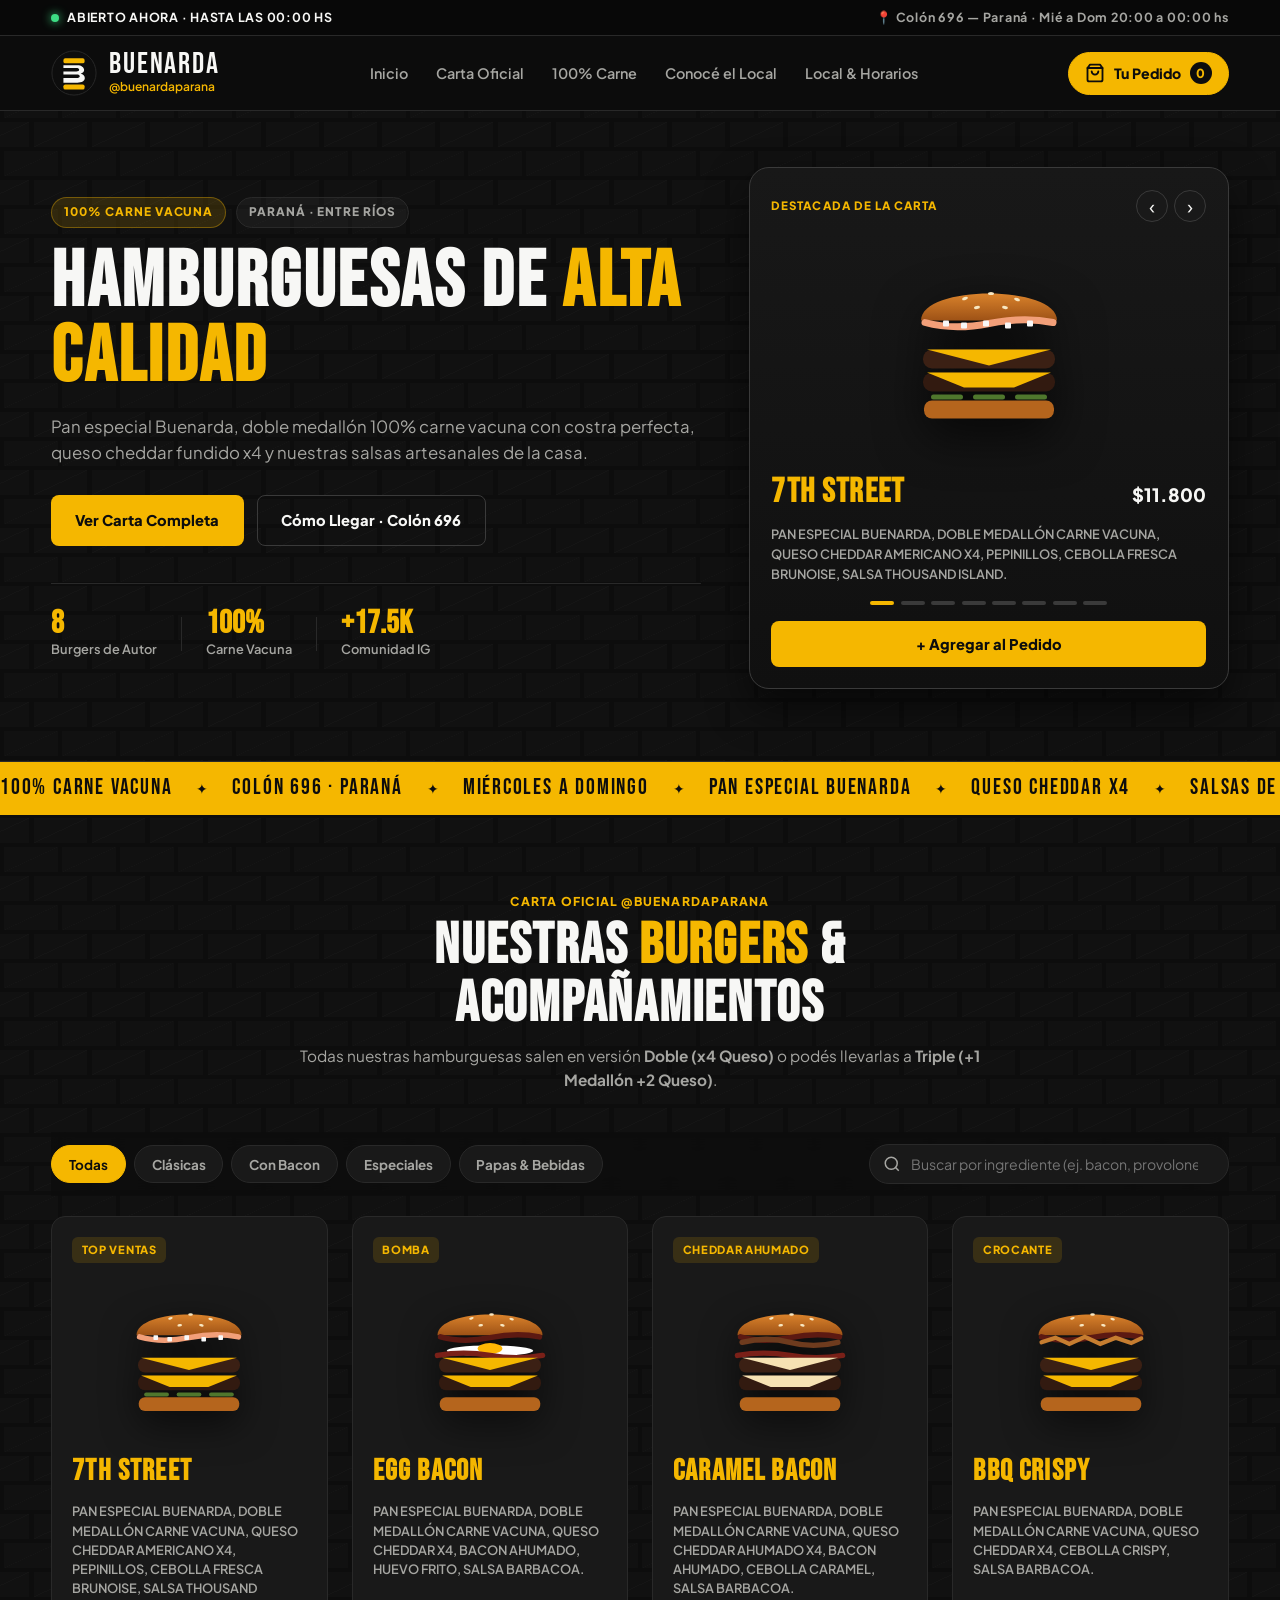
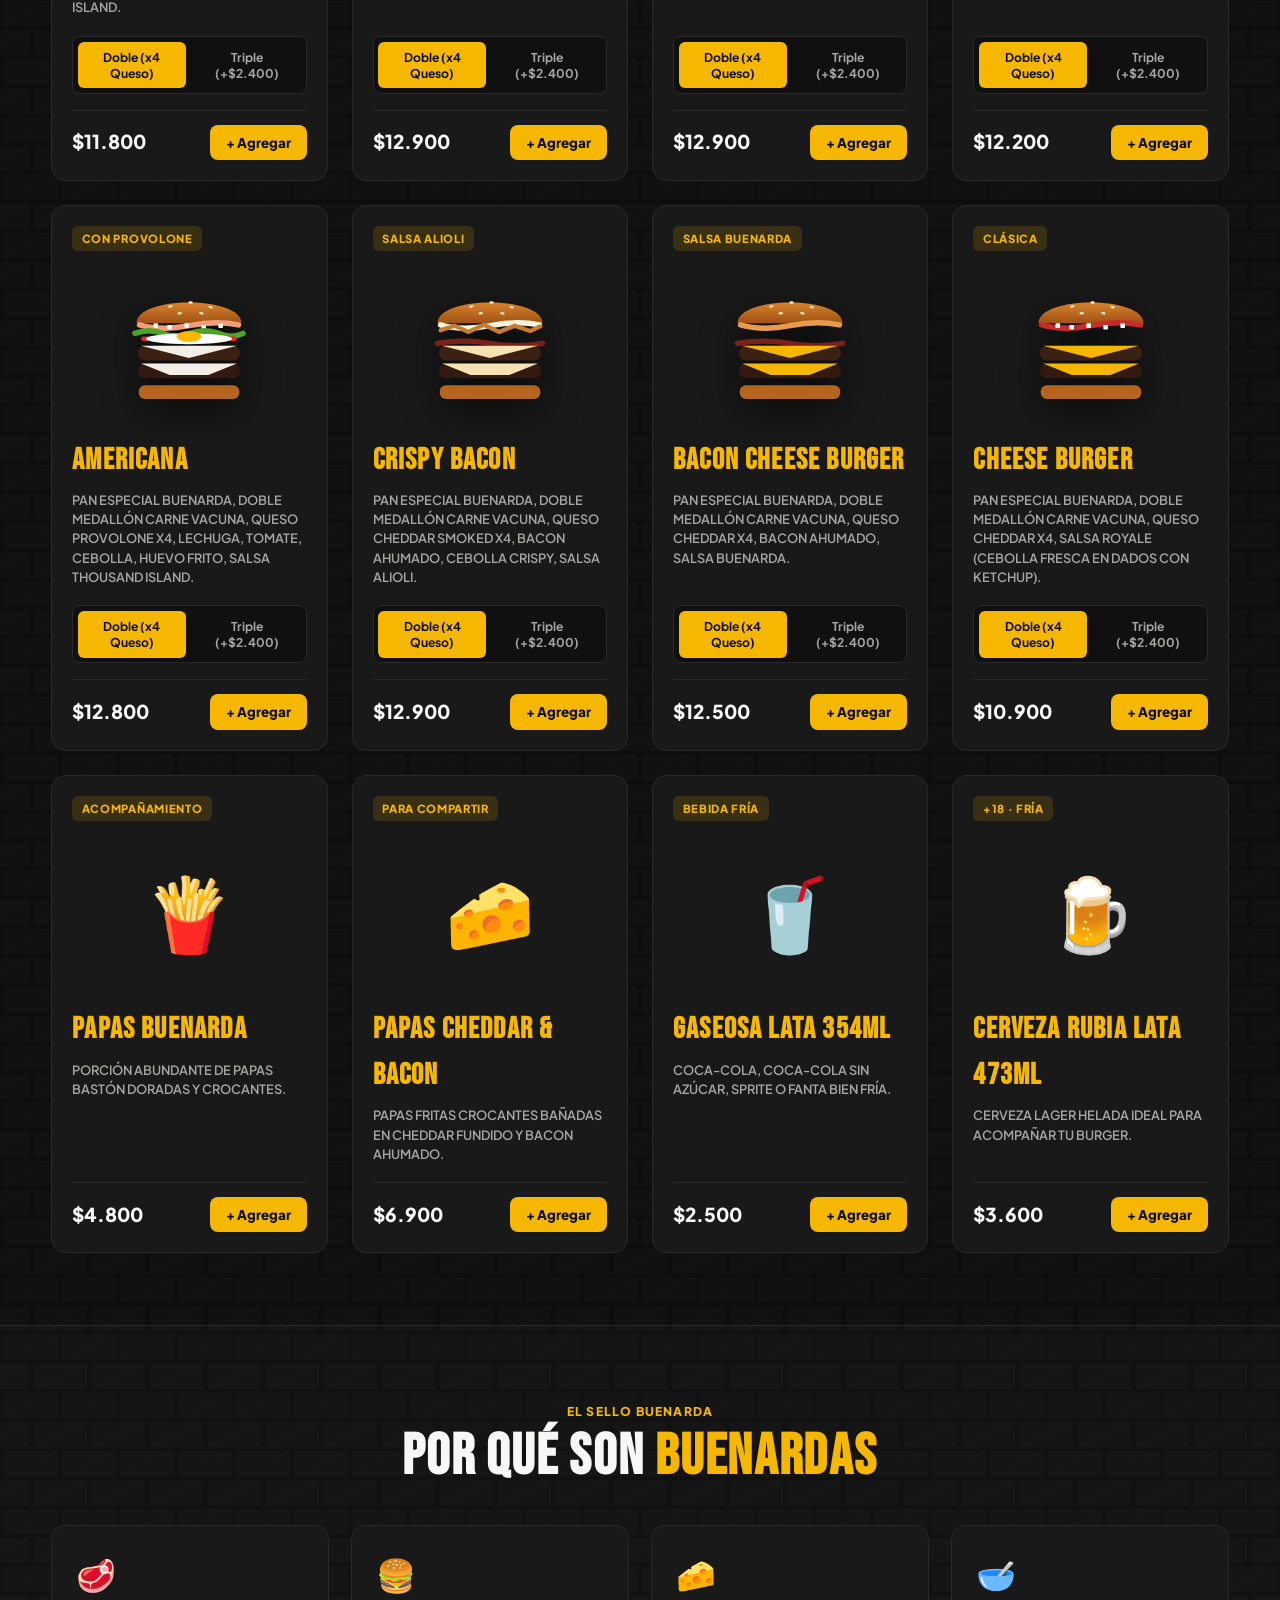
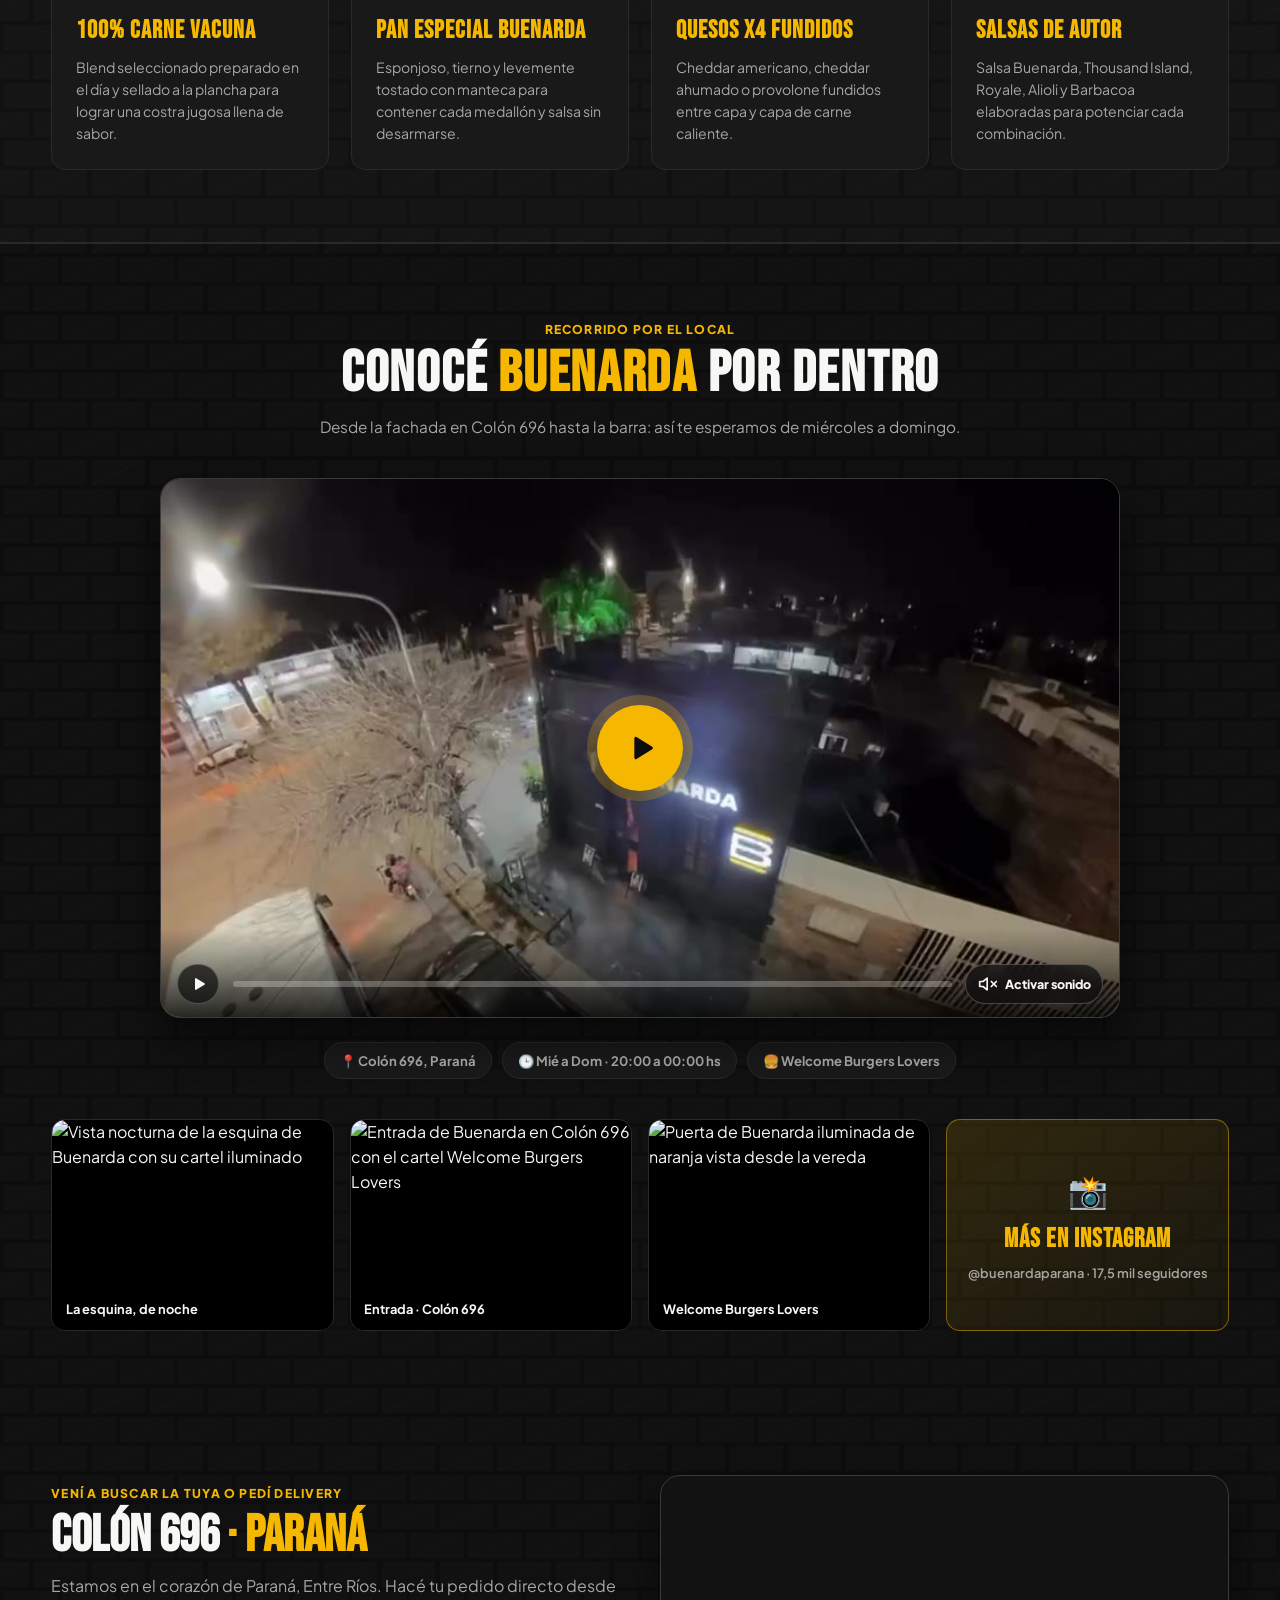
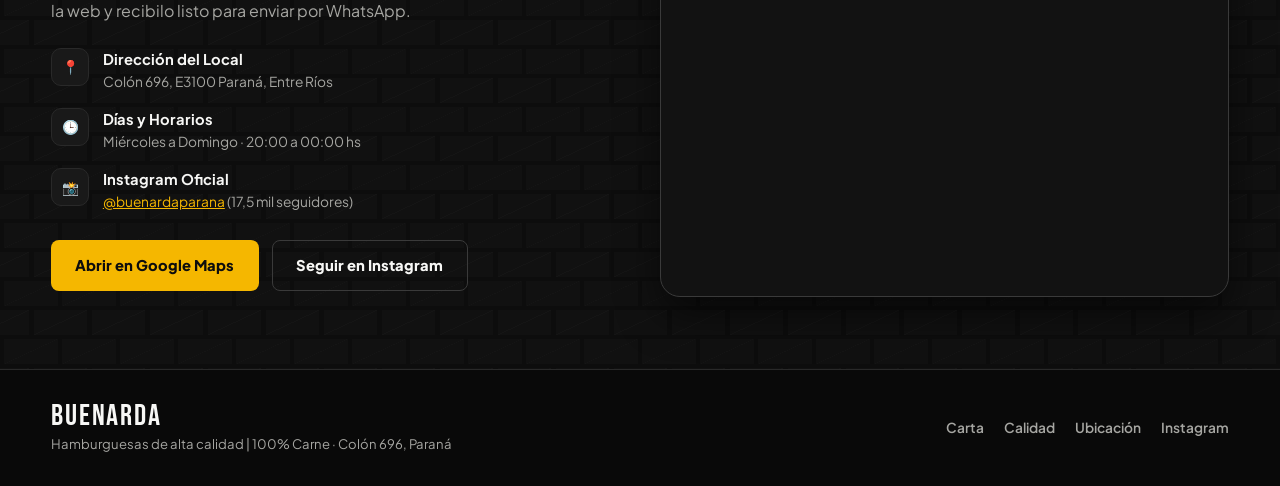
==== commit 83435038: "Add files via upload" ====
--- a/index.html
+++ b/index.html
@@ -8,18 +8,79 @@
   <link rel="preconnect" href="https://fonts.googleapis.com" />
   <link rel="preconnect" href="https://fonts.gstatic.com" crossorigin />
   <link href="https://fonts.googleapis.com/css2?family=Bebas+Neue&family=Plus+Jakarta+Sans:wght@400;500;600;700;800&display=swap" rel="stylesheet" />
+  <meta name="theme-color" content="#0d0d0d" />
+
+  <!-- Vista previa al compartir (WhatsApp, Instagram, Facebook, X) -->
+  <!-- IMPORTANTE: al publicar la web, reemplazar og:image por la URL completa, ej. https://tudominio.com/assets/og-image.jpg -->
+  <meta property="og:type" content="website" />
+  <meta property="og:locale" content="es_AR" />
+  <meta property="og:site_name" content="BUENARDA" />
+  <meta property="og:title" content="BUENARDA | Hamburguesas de alta calidad · Paraná" />
+  <meta property="og:description" content="100% carne vacuna, doble medallón y queso x4. Colón 696, Paraná. Miércoles a domingo de 20 a 00 hs. Pedí por WhatsApp." />
+  <meta property="og:image" content="assets/og-image.jpg" />
+  <meta property="og:image:width" content="1200" />
+  <meta property="og:image:height" content="630" />
+  <meta name="twitter:card" content="summary_large_image" />
+
+  <!-- Íconos -->
+  <link rel="icon" href="favicon.svg" type="image/svg+xml" />
+  <link rel="icon" href="assets/icons/favicon-32.png" sizes="32x32" type="image/png" />
+  <link rel="apple-touch-icon" href="assets/icons/apple-touch-icon.png" />
+  <link rel="manifest" href="site.webmanifest" />
+
+  <!-- Datos para Google (horarios, dirección, Instagram) -->
+  <script type="application/ld+json">
+  {
+    "@context": "https://schema.org",
+    "@type": "Restaurant",
+    "name": "Buenarda",
+    "alternateName": "@buenardaparana",
+    "description": "Hamburguesas de alta calidad, 100% carne vacuna.",
+    "servesCuisine": "Hamburguesas",
+    "priceRange": "$$",
+    "address": {
+      "@type": "PostalAddress",
+      "streetAddress": "Colón 696",
+      "addressLocality": "Paraná",
+      "addressRegion": "Entre Ríos",
+      "postalCode": "E3100",
+      "addressCountry": "AR"
+    },
+    "openingHoursSpecification": [
+      {
+        "@type": "OpeningHoursSpecification",
+        "dayOfWeek": ["Wednesday", "Thursday", "Friday", "Saturday", "Sunday"],
+        "opens": "20:00",
+        "closes": "00:00"
+      }
+    ],
+    "hasMap": "https://www.google.com/maps/search/?api=1&query=Colon+696+Parana+Entre+Rios",
+    "sameAs": ["https://www.instagram.com/buenardaparana/"]
+  }
+  </script>
+
+  <!-- Activa las animaciones de entrada solo si hay JavaScript -->
+  <script>document.documentElement.classList.add('js');</script>
+
   <link rel="stylesheet" href="styles.css" />
+
+  <!--
+    MEDICIÓN (opcional): para medir visitas y pedidos, pegar acá el código de Google Analytics 4 o Meta Pixel.
+    La web ya envía los eventos add_to_cart, open_cart, send_whatsapp_order, copy_order y tour_video_sound_on.
+  -->
+
+  <script src="menu-data.js" defer></script>
   <script src="app.js" defer></script>
 </head>
 <body>
   <!-- Barra superior de estado y horarios -->
   <div class="top-banner">
     <div class="container top-banner__inner">
-      <span class="status-pill">
-        <span class="status-dot" aria-hidden="true"></span>
-        MIÉRCOLES A DOMINGO · 20:00 A 00:00 HS
+      <span class="status-pill" id="openStatus" role="status">
+        <span class="status-dot" id="openStatusDot" aria-hidden="true"></span>
+        <span id="openStatusText">MIÉRCOLES A DOMINGO · 20:00 A 00:00 HS</span>
       </span>
-      <span class="top-banner__location">📍 Colón 696 — Paraná, Entre Ríos</span>
+      <span class="top-banner__location">📍 Colón 696 — Paraná · Mié a Dom 20:00 a 00:00 hs</span>
     </div>
   </div>
 
@@ -104,7 +165,7 @@
             </div>
             <div class="stat-divider" aria-hidden="true"></div>
             <div class="stat-item">
-              <strong class="stat-item__value">+17.5K</strong>
+              <strong class="stat-item__value" data-bind="igShort">+17.5K</strong>
               <span class="stat-item__label">Comunidad IG</span>
             </div>
           </div>
@@ -141,10 +202,18 @@
       </div>
     </section>
 
+    <!-- Cinta animada -->
+    <div class="marquee" aria-hidden="true">
+      <div class="marquee__track">
+        <div class="marquee__group"><span>100% CARNE VACUNA</span><i>✦</i><span>COLÓN 696 · PARANÁ</span><i>✦</i><span>MIÉRCOLES A DOMINGO</span><i>✦</i><span>PAN ESPECIAL BUENARDA</span><i>✦</i><span>QUESO CHEDDAR X4</span><i>✦</i><span>SALSAS DE AUTOR</span><i>✦</i></div>
+        <div class="marquee__group"><span>100% CARNE VACUNA</span><i>✦</i><span>COLÓN 696 · PARANÁ</span><i>✦</i><span>MIÉRCOLES A DOMINGO</span><i>✦</i><span>PAN ESPECIAL BUENARDA</span><i>✦</i><span>QUESO CHEDDAR X4</span><i>✦</i><span>SALSAS DE AUTOR</span><i>✦</i></div>
+      </div>
+    </div>
+
     <!-- Sección Carta Oficial -->
     <section class="menu-section" id="carta">
       <div class="container">
-        <div class="section-header">
+        <div class="section-header reveal">
           <span class="section-eyebrow">CARTA OFICIAL @BUENARDAPARANA</span>
           <h2 class="section-title">NUESTRAS <span class="text-cheddar">BURGERS</span> & ACOMPAÑAMIENTOS</h2>
           <p class="section-subtitle">
@@ -155,7 +224,7 @@
         <!-- Barra de filtros y búsqueda -->
         <div class="menu-toolbar">
           <div class="filter-tabs" id="filterTabs" role="tablist" aria-label="Filtrar menú por categoría">
-            <button type="button" class="filter-tab is-active" data-filter="all">Todas (8 Burgers)</button>
+            <button type="button" class="filter-tab is-active" data-filter="all">Todas</button>
             <button type="button" class="filter-tab" data-filter="clasicas">Clásicas</button>
             <button type="button" class="filter-tab" data-filter="bacon">Con Bacon</button>
             <button type="button" class="filter-tab" data-filter="especiales">Especiales</button>
@@ -178,20 +247,24 @@
         </div>
 
         <!-- Grilla dinámica de productos -->
-        <div class="menu-grid" id="menuGrid"></div>
+        <div class="menu-grid" id="menuGrid">
+          <noscript>
+            <p class="menu-empty">Activá JavaScript para ver la carta, o escribinos por Instagram: <a href="https://www.instagram.com/buenardaparana/">@buenardaparana</a>.</p>
+          </noscript>
+        </div>
       </div>
     </section>
 
     <!-- Pilares de Calidad -->
     <section class="quality-section" id="calidad">
       <div class="container">
-        <div class="section-header">
+        <div class="section-header reveal">
           <span class="section-eyebrow">EL SELLO BUENARDA</span>
           <h2 class="section-title">POR QUÉ SON <span class="text-cheddar">BUENARDAS</span></h2>
         </div>
 
         <div class="pillars-grid">
-          <article class="pillar-card">
+          <article class="pillar-card reveal">
             <div class="pillar-card__icon">🥩</div>
             <h3 class="pillar-card__title">100% Carne Vacuna</h3>
             <p class="pillar-card__text">
@@ -199,7 +272,7 @@
             </p>
           </article>
 
-          <article class="pillar-card">
+          <article class="pillar-card reveal">
             <div class="pillar-card__icon">🍔</div>
             <h3 class="pillar-card__title">Pan Especial Buenarda</h3>
             <p class="pillar-card__text">
@@ -207,7 +280,7 @@
             </p>
           </article>
 
-          <article class="pillar-card">
+          <article class="pillar-card reveal">
             <div class="pillar-card__icon">🧀</div>
             <h3 class="pillar-card__title">Quesos x4 Fundidos</h3>
             <p class="pillar-card__text">
@@ -215,7 +288,7 @@
             </p>
           </article>
 
-          <article class="pillar-card">
+          <article class="pillar-card reveal">
             <div class="pillar-card__icon">🥣</div>
             <h3 class="pillar-card__title">Salsas de Autor</h3>
             <p class="pillar-card__text">
@@ -229,7 +302,7 @@
     <!-- Video: Recorrido por el local -->
     <section class="tour-section" id="local">
       <div class="container">
-        <div class="section-header">
+        <div class="section-header reveal">
           <span class="section-eyebrow">RECORRIDO POR EL LOCAL</span>
           <h2 class="section-title">CONOCÉ <span class="text-cheddar">BUENARDA</span> POR DENTRO</h2>
           <p class="section-subtitle">
@@ -237,7 +310,7 @@
           </p>
         </div>
 
-        <figure class="video-player" id="tourPlayer">
+        <figure class="video-player reveal" id="tourPlayer">
           <video
             class="video-player__media"
             id="tourVideo"
@@ -294,13 +367,44 @@
           <li>🕒 Mié a Dom · 20:00 a 00:00 hs</li>
           <li>🍔 Welcome Burgers Lovers</li>
         </ul>
+
+        <div class="gallery reveal">
+          <figure class="gallery__item">
+            <img src="assets/gallery/local-1.jpg" alt="Vista nocturna de la esquina de Buenarda con su cartel iluminado" width="848" height="480" loading="lazy" />
+            <figcaption>La esquina, de noche</figcaption>
+          </figure>
+          <figure class="gallery__item">
+            <img src="assets/gallery/local-2.jpg" alt="Entrada de Buenarda en Colón 696 con el cartel Welcome Burgers Lovers" width="848" height="480" loading="lazy" />
+            <figcaption>Entrada · Colón 696</figcaption>
+          </figure>
+          <figure class="gallery__item">
+            <img src="assets/gallery/local-3.jpg" alt="Puerta de Buenarda iluminada de naranja vista desde la vereda" width="848" height="480" loading="lazy" />
+            <figcaption>Welcome Burgers Lovers</figcaption>
+          </figure>
+          <a class="gallery__ig" href="https://www.instagram.com/buenardaparana/" target="_blank" rel="noopener noreferrer">
+            <span class="gallery__ig-icon" aria-hidden="true">📸</span>
+            <strong>Más en Instagram</strong>
+            <small>@buenardaparana · <span data-bind="igLong">17,5 mil</span> seguidores</small>
+          </a>
+        </div>
+      </div>
+    </section>
+
+    <!-- Reseñas (se completan desde menu-data.js; si no hay reseñas, la sección no aparece) -->
+    <section class="reviews-section" id="resenas" hidden>
+      <div class="container">
+        <div class="section-header reveal">
+          <span class="section-eyebrow">LO QUE DICEN NUESTROS CLIENTES</span>
+          <h2 class="section-title">RESEÑAS <span class="text-cheddar">BUENARDAS</span></h2>
+        </div>
+        <div class="reviews-grid" id="reviewsList"></div>
       </div>
     </section>
 
     <!-- Ubicación y Horarios -->
     <section class="location-section" id="ubicacion">
       <div class="container location-grid">
-        <div class="location-card">
+        <div class="location-card reveal">
           <span class="section-eyebrow">VENÍ A BUSCAR LA TUYA O PEDÍ DELIVERY</span>
           <h2 class="location-card__title">COLÓN 696 <span class="text-cheddar">· PARANÁ</span></h2>
           <p class="location-card__desc">
@@ -326,7 +430,7 @@
               <span class="info-list__badge">📸</span>
               <div>
                 <strong>Instagram Oficial</strong>
-                <span><a href="https://www.instagram.com/buenardaparana/" target="_blank" rel="noopener noreferrer">@buenardaparana</a> (17,5 mil seguidores)</span>
+                <span><a href="https://www.instagram.com/buenardaparana/" target="_blank" rel="noopener noreferrer">@buenardaparana</a> (<span data-bind="igLong">17,5 mil</span> seguidores)</span>
               </div>
             </li>
           </ul>
@@ -351,35 +455,16 @@
           </div>
         </div>
 
-        <!-- Mapa visual estilizado de Colón 696, Paraná -->
-        <div class="map-art" aria-label="Mapa ilustrado de Colón 696, Paraná">
-          <svg viewBox="0 0 500 380" class="map-art__svg" role="img" aria-label="Ubicación Colón 696 Paraná">
-            <rect width="500" height="380" fill="#121212" />
-            <!-- Cuadrícula urbana de Paraná -->
-            <g stroke="#222222" stroke-width="14">
-              <line x1="0" y1="75" x2="500" y2="75" />
-              <line x1="0" y1="190" x2="500" y2="190" stroke="#2D2D2D" stroke-width="20" />
-              <line x1="0" y1="305" x2="500" y2="305" />
-              <line x1="115" y1="0" x2="115" y2="380" />
-              <line x1="255" y1="0" x2="255" y2="380" stroke="#2D2D2D" stroke-width="20" />
-              <line x1="395" y1="0" x2="395" y2="380" />
-            </g>
-            <!-- Nombres de calles -->
-            <text x="24" y="184" fill="#8A8A8A" font-size="11" font-weight="700" letter-spacing="2">AV. COLÓN</text>
-            <text x="268" y="42" fill="#6E6E6E" font-size="10" font-weight="700" letter-spacing="1.5">LA RIOJA</text>
-            <text x="36" y="300" fill="#6E6E6E" font-size="10" font-weight="700" letter-spacing="1.5">SAN JUAN</text>
-
-            <!-- Pulso y Pin en Colón 696 -->
-            <circle cx="255" cy="190" r="46" fill="rgba(245, 183, 0, 0.12)" />
-            <circle cx="255" cy="190" r="24" fill="rgba(245, 183, 0, 0.25)" />
-            <path d="M255 142 C237 142 223 156 223 174 C223 197 255 224 255 224 C255 224 287 197 287 174 C287 156 273 142 255 142 Z" fill="#F5B700" />
-            <circle cx="255" cy="173" r="11" fill="#0D0D0D" />
-
-            <!-- Tarjeta flotante en el mapa -->
-            <rect x="135" y="242" width="240" height="68" rx="12" fill="#0D0D0D" stroke="#F5B700" stroke-width="1.5" />
-            <text x="255" y="269" text-anchor="middle" fill="#F5B700" font-family="Bebas Neue, sans-serif" font-size="22" letter-spacing="1.5">BUENARDA · COLÓN 696</text>
-            <text x="255" y="291" text-anchor="middle" fill="#D4D4D4" font-size="12" font-weight="600">Paraná, Entre Ríos · Mié a Dom</text>
-          </svg>
+        <!-- Mapa real de Google Maps -->
+        <div class="map-art reveal">
+          <iframe
+            class="map-art__frame"
+            title="Mapa de Buenarda en Colón 696, Paraná"
+            src="https://www.google.com/maps?q=Col%C3%B3n+696,+Paran%C3%A1,+Entre+R%C3%ADos,+Argentina&output=embed"
+            loading="lazy"
+            referrerpolicy="no-referrer-when-downgrade"
+            allowfullscreen
+          ></iframe>
         </div>
       </div>
     </section>
@@ -403,7 +488,7 @@
 
   <!-- Overlay y Drawer Lateral del Carrito -->
   <div class="cart-overlay" id="cartOverlay" hidden></div>
-  <aside class="cart-drawer" id="cartDrawer" aria-label="Carrito de compras" aria-hidden="true">
+  <aside class="cart-drawer" id="cartDrawer" role="dialog" aria-modal="true" aria-label="Carrito de compras" aria-hidden="true" inert>
     <div class="cart-drawer__header">
       <div>
         <h2 class="cart-drawer__title">TU PEDIDO</h2>
@@ -412,17 +497,19 @@
       <button type="button" class="cart-drawer__close" id="closeCartBtn" aria-label="Cerrar carrito">✕</button>
     </div>
 
+    <div class="cart-notice" id="cartOpenNotice" role="status" hidden></div>
+
     <div class="cart-drawer__body" id="cartItemsContainer"></div>
 
     <div class="cart-drawer__footer" id="cartFooter">
       <div class="order-form">
         <div class="delivery-toggle" role="group" aria-label="Modalidad de entrega">
-          <button type="button" class="delivery-btn is-active" data-delivery="retiro">🏪 Retiro Colón 696</button>
-          <button type="button" class="delivery-btn" data-delivery="delivery">🛵 Delivery Paraná</button>
-        </div>
-
-        <input type="text" id="customerName" class="form-input" placeholder="Tu nombre" />
-        <input type="text" id="customerAddress" class="form-input" placeholder="Dirección en Paraná (ej. Urquiza 1150)" hidden />
+          <button type="button" class="delivery-btn is-active" data-delivery="retiro" aria-pressed="true">🏪 Retiro Colón 696</button>
+          <button type="button" class="delivery-btn" data-delivery="delivery" aria-pressed="false">🛵 Delivery Paraná</button>
+        </div>
+
+        <input type="text" id="customerName" class="form-input" placeholder="Tu nombre" autocomplete="name" aria-label="Tu nombre" required />
+        <input type="text" id="customerAddress" class="form-input" placeholder="Dirección en Paraná (ej. Urquiza 1150)" autocomplete="street-address" aria-label="Dirección de entrega" hidden />
 
         <select id="paymentMethod" class="form-input" aria-label="Medio de pago">
           <option value="Efectivo">💵 Efectivo</option>
@@ -437,6 +524,10 @@
         <div class="cart-totals__row">
           <span>Subtotal</span>
           <strong id="cartSubtotal">$0</strong>
+        </div>
+        <div class="cart-totals__row" id="cartShippingRow" hidden>
+          <span>Envío</span>
+          <strong id="cartShipping">A confirmar por WhatsApp</strong>
         </div>
         <div class="cart-totals__row cart-totals__row--total">
           <span>Total Estimado</span>
@@ -455,6 +546,19 @@
     </div>
   </aside>
 
+  <!-- Barra fija de pedido (solo móvil) -->
+  <button type="button" class="mobile-cart-bar" id="mobileCartBar" aria-label="Ver mi pedido" hidden>
+    <span class="mobile-cart-bar__left">
+      <svg width="20" height="20" viewBox="0 0 24 24" fill="none" stroke="currentColor" stroke-width="2.2" stroke-linecap="round" stroke-linejoin="round" aria-hidden="true">
+        <path d="M6 2 3 6v14a2 2 0 0 0 2 2h14a2 2 0 0 0 2-2V6l-3-4Z" />
+        <path d="M3 6h18" />
+        <path d="M16 10a4 4 0 0 1-8 0" />
+      </svg>
+      <span id="mobileCartCount">0 productos</span>
+    </span>
+    <span class="mobile-cart-bar__right">Ver pedido · <strong id="mobileCartTotal">$0</strong> →</span>
+  </button>
+
   <!-- Notificación Toast -->
   <div class="toast" id="toast" role="status" aria-live="polite"></div>
 </body>
--- a/styles.css
+++ b/styles.css
@@ -17,7 +17,7 @@
   --text-muted: #a6a6a2;
   --border-subtle: #292929;
   --border-strong: #3a3a3a;
-  --font-display: 'Bebas Neue', sans-serif;
+  --font-display: 'Bebas Neue', Impact, 'Arial Narrow', sans-serif;
   --font-sans: 'Plus Jakarta Sans', -apple-system, BlinkMacSystemFont, sans-serif;
   --radius-sm: 8px;
   --radius-md: 14px;
@@ -1389,3 +1389,691 @@
     display: flex;
   }
 }
+
+/* ==========================================================================
+   v3 — Estado abierto/cerrado, cinta, animaciones, carrito ampliado,
+   barra móvil, galería, reseñas, mapa real y accesibilidad
+   ========================================================================== */
+
+:root {
+  --nav-h: 72px;
+  --danger: #e5484d;
+  --ok: #3ddc84;
+}
+
+[hidden] {
+  display: none !important;
+}
+
+section[id] {
+  scroll-margin-top: calc(var(--nav-h) + 8px);
+}
+
+body.no-scroll {
+  overflow: hidden;
+}
+
+/* Foco visible para quien navega con teclado */
+a:focus-visible,
+button:focus-visible,
+select:focus-visible,
+input:focus-visible {
+  outline: 2px solid var(--cheddar);
+  outline-offset: 2px;
+}
+
+/* ---- Estado abierto / cerrado ---- */
+.status-dot.is-open {
+  background: var(--ok);
+  box-shadow: 0 0 10px var(--ok);
+  animation: statusPulse 2.2s ease-in-out infinite;
+}
+
+.status-dot.is-closed {
+  background: var(--danger);
+  box-shadow: 0 0 10px rgba(229, 72, 77, 0.8);
+}
+
+@keyframes statusPulse {
+  0%,
+  100% {
+    opacity: 1;
+  }
+  50% {
+    opacity: 0.45;
+  }
+}
+
+/* ---- Cinta animada ---- */
+.marquee {
+  overflow: hidden;
+  background: var(--cheddar);
+  color: #0d0d0d;
+  border-bottom: 1px solid #0d0d0d;
+}
+
+.marquee__track {
+  display: flex;
+  width: max-content;
+  animation: marquee 34s linear infinite;
+}
+
+.marquee__group {
+  display: flex;
+  align-items: center;
+  flex-shrink: 0;
+}
+
+.marquee__group span {
+  font-family: var(--font-display);
+  font-size: 1.4rem;
+  letter-spacing: 0.08em;
+  padding: 0.55rem 0;
+  white-space: nowrap;
+}
+
+.marquee__group i {
+  font-style: normal;
+  font-size: 0.85rem;
+  padding: 0 1.5rem;
+}
+
+@keyframes marquee {
+  to {
+    transform: translateX(-50%);
+  }
+}
+
+/* ---- Entrada al hacer scroll ---- */
+.js .reveal {
+  opacity: 0;
+  transform: translateY(22px);
+  transition: opacity 0.6s ease, transform 0.6s cubic-bezier(0.22, 1, 0.36, 1);
+}
+
+.js .reveal.is-visible {
+  opacity: 1;
+  transform: none;
+}
+
+.pillars-grid .reveal:nth-child(2) {
+  transition-delay: 0.08s;
+}
+.pillars-grid .reveal:nth-child(3) {
+  transition-delay: 0.16s;
+}
+.pillars-grid .reveal:nth-child(4) {
+  transition-delay: 0.24s;
+}
+
+.burger-card.is-entering {
+  animation: cardIn 0.5s cubic-bezier(0.22, 1, 0.36, 1) backwards;
+}
+.menu-grid .burger-card.is-entering:nth-child(3n + 2) {
+  animation-delay: 0.05s;
+}
+.menu-grid .burger-card.is-entering:nth-child(3n + 3) {
+  animation-delay: 0.1s;
+}
+
+@keyframes cardIn {
+  from {
+    opacity: 0;
+    transform: translateY(16px);
+  }
+}
+
+/* ---- Foto real del producto (opcional) ---- */
+.item-photo {
+  display: block;
+  width: 100%;
+  height: 100%;
+  object-fit: cover;
+  border-radius: var(--radius-md);
+}
+
+/* ---- Barra de filtros fija al bajar por la carta ---- */
+.menu-toolbar {
+  position: sticky;
+  top: var(--nav-h);
+  z-index: 40;
+  padding: 0.75rem 0;
+  margin-bottom: 1.25rem;
+  background: rgba(13, 13, 13, 0.94);
+  backdrop-filter: blur(10px);
+}
+
+.menu-empty a {
+  color: var(--cheddar);
+  text-decoration: underline;
+}
+
+/* ---- Feedback al agregar ---- */
+.btn-add.is-added,
+.btn--primary.is-added {
+  background: var(--ok);
+  color: #062110;
+}
+
+.fly-dot {
+  position: fixed;
+  width: 16px;
+  height: 16px;
+  border-radius: 50%;
+  background: var(--cheddar);
+  box-shadow: 0 0 14px var(--cheddar);
+  z-index: 130;
+  pointer-events: none;
+}
+
+.btn-cart__badge.is-bump {
+  animation: badgeBump 0.45s ease;
+}
+
+@keyframes badgeBump {
+  0% {
+    transform: scale(1);
+  }
+  40% {
+    transform: scale(1.55);
+  }
+  100% {
+    transform: scale(1);
+  }
+}
+
+/* ---- Carrito ---- */
+.cart-notice {
+  margin: 0;
+  padding: 0.7rem 1.35rem;
+  background: rgba(229, 72, 77, 0.12);
+  border-bottom: 1px solid rgba(229, 72, 77, 0.35);
+  color: #ffb4b6;
+  font-size: 0.8rem;
+  font-weight: 600;
+}
+
+.cart-item {
+  flex-direction: column;
+  align-items: stretch;
+  gap: 0.6rem;
+}
+
+.cart-item__row {
+  display: flex;
+  align-items: center;
+  justify-content: space-between;
+  gap: 0.75rem;
+}
+
+.cart-item__controls strong {
+  min-width: 1.4ch;
+  text-align: center;
+}
+
+.cart-item__note {
+  width: 100%;
+  padding: 0.45rem 0.65rem;
+  border-radius: 6px;
+  border: 1px dashed var(--border-strong);
+  background: #101010;
+  color: var(--text-main);
+  font-family: inherit;
+  font-size: 0.78rem;
+}
+
+.cart-item__note:focus {
+  outline: none;
+  border-style: solid;
+  border-color: var(--cheddar);
+}
+
+.qty-btn--remove {
+  margin-left: 0.35rem;
+  color: var(--text-muted);
+}
+
+.qty-btn--remove:hover {
+  border-color: var(--danger);
+  color: var(--danger);
+}
+
+.upsell {
+  margin-top: 0.4rem;
+  padding: 0.9rem;
+  border: 1px dashed rgba(245, 183, 0, 0.45);
+  border-radius: var(--radius-sm);
+  background: var(--cheddar-soft);
+}
+
+.upsell__title {
+  margin: 0 0 0.5rem;
+  font-size: 0.76rem;
+  letter-spacing: 0.08em;
+  text-transform: uppercase;
+  color: var(--cheddar);
+}
+
+.upsell__item {
+  display: flex;
+  align-items: center;
+  gap: 0.7rem;
+  padding: 0.35rem 0;
+}
+
+.upsell__emoji {
+  font-size: 1.5rem;
+}
+
+.upsell__info {
+  flex: 1;
+  display: flex;
+  flex-direction: column;
+  font-size: 0.84rem;
+  line-height: 1.3;
+}
+
+.upsell__info small {
+  color: var(--text-muted);
+  font-weight: 700;
+}
+
+.upsell__btn {
+  padding: 0.4rem 0.75rem;
+  border-radius: 6px;
+  border: 1px solid var(--cheddar);
+  background: transparent;
+  color: var(--cheddar);
+  font-family: inherit;
+  font-size: 0.78rem;
+  font-weight: 800;
+  cursor: pointer;
+  transition: background var(--transition), color var(--transition);
+}
+
+.upsell__btn:hover {
+  background: var(--cheddar);
+  color: #0d0d0d;
+}
+
+.form-input.is-invalid {
+  border-color: var(--danger);
+  box-shadow: 0 0 0 3px rgba(229, 72, 77, 0.2);
+}
+
+/* ---- Barra fija de pedido (móvil) ---- */
+.mobile-cart-bar {
+  position: fixed;
+  left: 0.75rem;
+  right: 0.75rem;
+  bottom: calc(0.75rem + env(safe-area-inset-bottom));
+  z-index: 80;
+  display: none;
+  align-items: center;
+  justify-content: space-between;
+  gap: 0.75rem;
+  padding: 0.9rem 1.1rem;
+  border: none;
+  border-radius: 14px;
+  background: var(--cheddar);
+  color: #0d0d0d;
+  font-family: inherit;
+  font-size: 0.95rem;
+  font-weight: 800;
+  box-shadow: 0 14px 34px rgba(0, 0, 0, 0.65);
+  cursor: pointer;
+  animation: barIn 0.3s ease;
+}
+
+.mobile-cart-bar__left {
+  display: inline-flex;
+  align-items: center;
+  gap: 0.5rem;
+}
+
+@keyframes barIn {
+  from {
+    transform: translateY(120%);
+  }
+}
+
+/* ---- Galería del local ---- */
+.gallery {
+  display: grid;
+  grid-template-columns: repeat(4, 1fr);
+  gap: 1rem;
+  margin-top: 2.5rem;
+}
+
+.gallery__item {
+  position: relative;
+  margin: 0;
+  aspect-ratio: 4 / 3;
+  overflow: hidden;
+  border-radius: var(--radius-md);
+  border: 1px solid var(--border-subtle);
+  background: #000;
+}
+
+.gallery__item img {
+  width: 100%;
+  height: 100%;
+  object-fit: cover;
+  transition: transform 0.5s ease;
+}
+
+.gallery__item:hover img {
+  transform: scale(1.06);
+}
+
+.gallery__item figcaption {
+  position: absolute;
+  left: 0;
+  right: 0;
+  bottom: 0;
+  padding: 1.8rem 0.85rem 0.65rem;
+  background: linear-gradient(transparent, rgba(0, 0, 0, 0.85));
+  font-size: 0.8rem;
+  font-weight: 700;
+}
+
+.gallery__ig {
+  display: flex;
+  flex-direction: column;
+  align-items: center;
+  justify-content: center;
+  gap: 0.25rem;
+  aspect-ratio: 4 / 3;
+  padding: 1rem;
+  text-align: center;
+  border-radius: var(--radius-md);
+  border: 1px solid rgba(245, 183, 0, 0.45);
+  background: linear-gradient(145deg, var(--cheddar-soft), rgba(245, 183, 0, 0.03));
+  transition: transform var(--transition), border-color var(--transition);
+}
+
+.gallery__ig:hover {
+  transform: translateY(-3px);
+  border-color: var(--cheddar);
+}
+
+.gallery__ig-icon {
+  font-size: 2rem;
+}
+
+.gallery__ig strong {
+  font-family: var(--font-display);
+  font-size: 1.6rem;
+  letter-spacing: 0.04em;
+  color: var(--cheddar);
+}
+
+.gallery__ig small {
+  color: var(--text-muted);
+  font-weight: 600;
+  font-size: 0.8rem;
+}
+
+/* ---- Reseñas ---- */
+.reviews-section {
+  padding: 4.5rem 0;
+  border-top: 1px solid var(--border-subtle);
+}
+
+.reviews-grid {
+  display: grid;
+  grid-template-columns: repeat(auto-fit, minmax(260px, 1fr));
+  gap: 1.25rem;
+}
+
+.review-card {
+  margin: 0;
+  padding: 1.4rem;
+  background: var(--bg-card);
+  border: 1px solid var(--border-subtle);
+  border-radius: var(--radius-md);
+}
+
+.review-card blockquote {
+  margin: 0 0 0.9rem;
+  font-size: 0.95rem;
+  line-height: 1.6;
+}
+
+.review-card figcaption {
+  font-size: 0.8rem;
+  color: var(--text-muted);
+}
+
+.review-card figcaption strong {
+  color: var(--cheddar);
+}
+
+/* ---- Mapa real ---- */
+.map-art {
+  background: #121212;
+}
+
+.map-art__frame {
+  display: block;
+  width: 100%;
+  height: 420px;
+  border: 0;
+}
+
+/* ---- Responsive ---- */
+@media (max-width: 1100px) {
+  .nav-links {
+    gap: 1.1rem;
+  }
+  .nav-links__item {
+    font-size: 0.84rem;
+  }
+}
+
+@media (max-width: 920px) {
+  .mobile-cart-bar {
+    display: flex;
+  }
+
+  body.has-cart-bar {
+    padding-bottom: calc(5.2rem + env(safe-area-inset-bottom));
+  }
+
+  body.has-cart-bar .toast {
+    bottom: calc(5.6rem + env(safe-area-inset-bottom));
+  }
+
+  .gallery {
+    grid-template-columns: repeat(2, 1fr);
+  }
+}
+
+@media (max-width: 700px) {
+  /* En móvil solo las pestañas quedan fijas, en una fila deslizable */
+  .menu-toolbar {
+    display: contents;
+  }
+
+  .filter-tabs {
+    position: sticky;
+    top: var(--nav-h);
+    z-index: 40;
+    flex-wrap: nowrap;
+    overflow-x: auto;
+    padding: 0.65rem 0;
+    background: rgba(13, 13, 13, 0.95);
+    backdrop-filter: blur(10px);
+    scrollbar-width: none;
+    -webkit-overflow-scrolling: touch;
+  }
+
+  .filter-tabs::-webkit-scrollbar {
+    display: none;
+  }
+
+  .filter-tab {
+    flex-shrink: 0;
+    white-space: nowrap;
+  }
+
+  .search-box {
+    width: 100%;
+    min-width: 0;
+    max-width: none;
+    flex: none;
+    margin: 0.5rem 0 1.5rem;
+  }
+
+  .map-art__frame {
+    height: 320px;
+  }
+}
+
+@media (pointer: coarse) {
+  .qty-btn {
+    width: 34px;
+    height: 34px;
+  }
+}
+
+@media (prefers-reduced-motion: reduce) {
+  .marquee__track,
+  .status-dot.is-open,
+  .burger-card.is-entering,
+  .mobile-cart-bar,
+  .btn-cart__badge.is-bump {
+    animation: none;
+  }
+
+  .js .reveal {
+    opacity: 1;
+    transform: none;
+    transition: none;
+  }
+
+  html {
+    scroll-behavior: auto;
+  }
+}
+
+/* ---- Móvil: que nada se salga del ancho de pantalla (aunque la fuente tarde en cargar) ---- */
+body {
+  overflow-x: clip;
+}
+
+.hero__grid > *,
+.hero__content {
+  min-width: 0;
+}
+
+@media (max-width: 560px) {
+  .navbar__inner {
+    gap: 0.5rem;
+  }
+
+  .brand {
+    min-width: 0;
+    gap: 0.55rem;
+  }
+
+  .brand__logo {
+    width: 40px;
+    height: 40px;
+  }
+
+  .brand__title {
+    font-size: 1.5rem;
+  }
+
+  .btn-cart {
+    padding: 0.55rem 0.8rem;
+  }
+
+  .btn-cart__label {
+    display: none;
+  }
+
+  .hero__title {
+    font-size: clamp(2.6rem, 11vw, 3.4rem);
+  }
+
+  .hero__stats {
+    flex-wrap: wrap;
+    gap: 1rem 1.25rem;
+  }
+
+  .stat-divider {
+    display: none;
+  }
+
+  .top-banner__inner {
+    justify-content: center;
+    text-align: center;
+  }
+}
+
+/* En móvil, los títulos nunca deben ensanchar la página, sea cual sea la fuente que cargue */
+@media (max-width: 700px) {
+  .hero__title,
+  .section-title,
+  .location-card__title,
+  .story-card__name,
+  .burger-card__title,
+  .pillar-card__title {
+    overflow-wrap: anywhere;
+  }
+}
+
+/* Barra de navegación: pasa al menú hamburguesa antes de que los links se apreten */
+@media (max-width: 1040px) {
+  .nav-links {
+    display: none;
+    position: absolute;
+    top: 100%;
+    left: 0;
+    right: 0;
+    flex-direction: column;
+    align-items: flex-start;
+    background: #111111;
+    border-bottom: 1px solid var(--border-subtle);
+    padding: 1rem 4%;
+    gap: 0.9rem;
+  }
+
+  .nav-links.is-open {
+    display: flex;
+  }
+
+  .btn-menu-toggle {
+    display: flex;
+  }
+}
+
+.nav-links__item {
+  white-space: nowrap;
+}
+
+/* El aviso (toast) no debe tapar los botones del carrito: con el carrito abierto, sube arriba */
+body.no-scroll .toast {
+  bottom: auto;
+  top: 1rem;
+  transform: translateX(-50%) translateY(-160%);
+}
+
+body.no-scroll .toast.is-visible {
+  transform: translateX(-50%) translateY(0);
+}
+
+/* Carrito en pantallas chicas: se desplaza todo junto para que se vean los productos */
+@media (max-width: 560px), (max-height: 760px) {
+  .cart-drawer {
+    overflow-y: auto;
+  }
+
+  .cart-drawer__body {
+    flex: 0 0 auto;
+    overflow: visible;
+    min-height: 140px;
+  }
+}
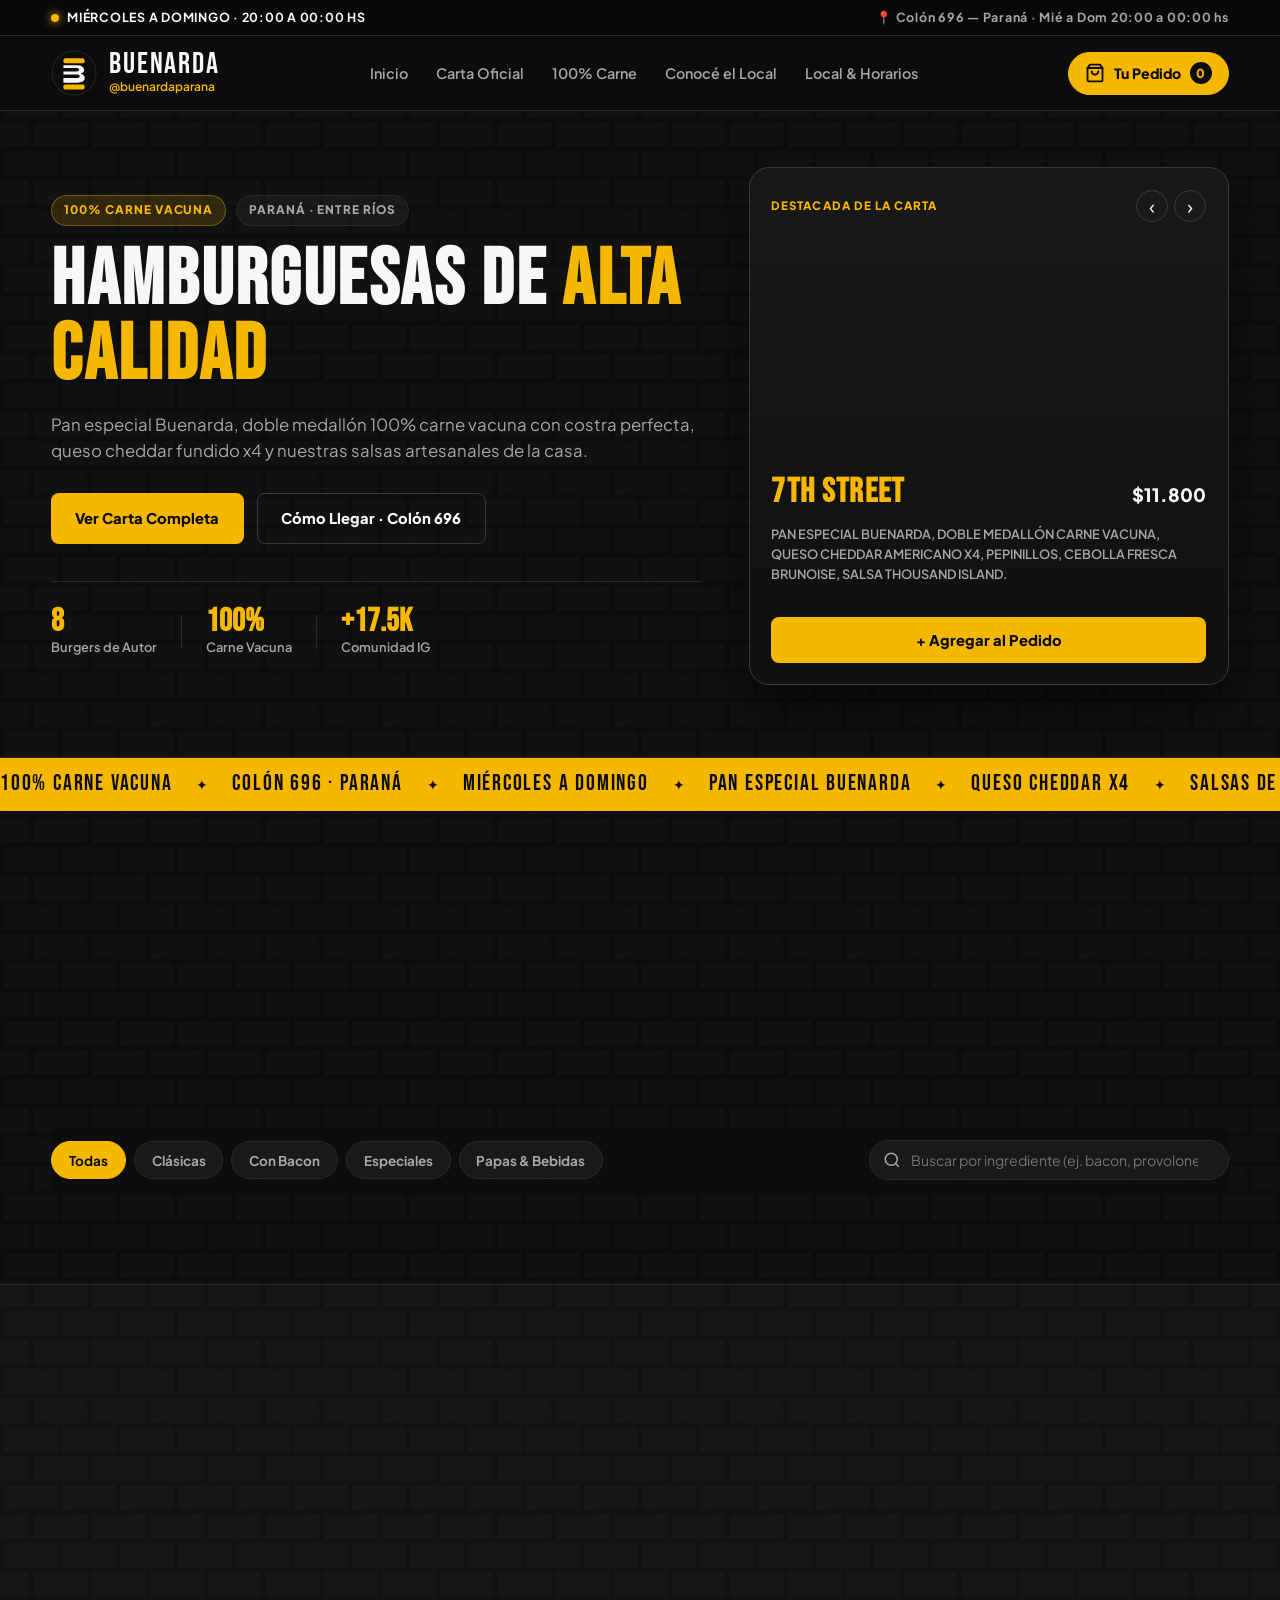
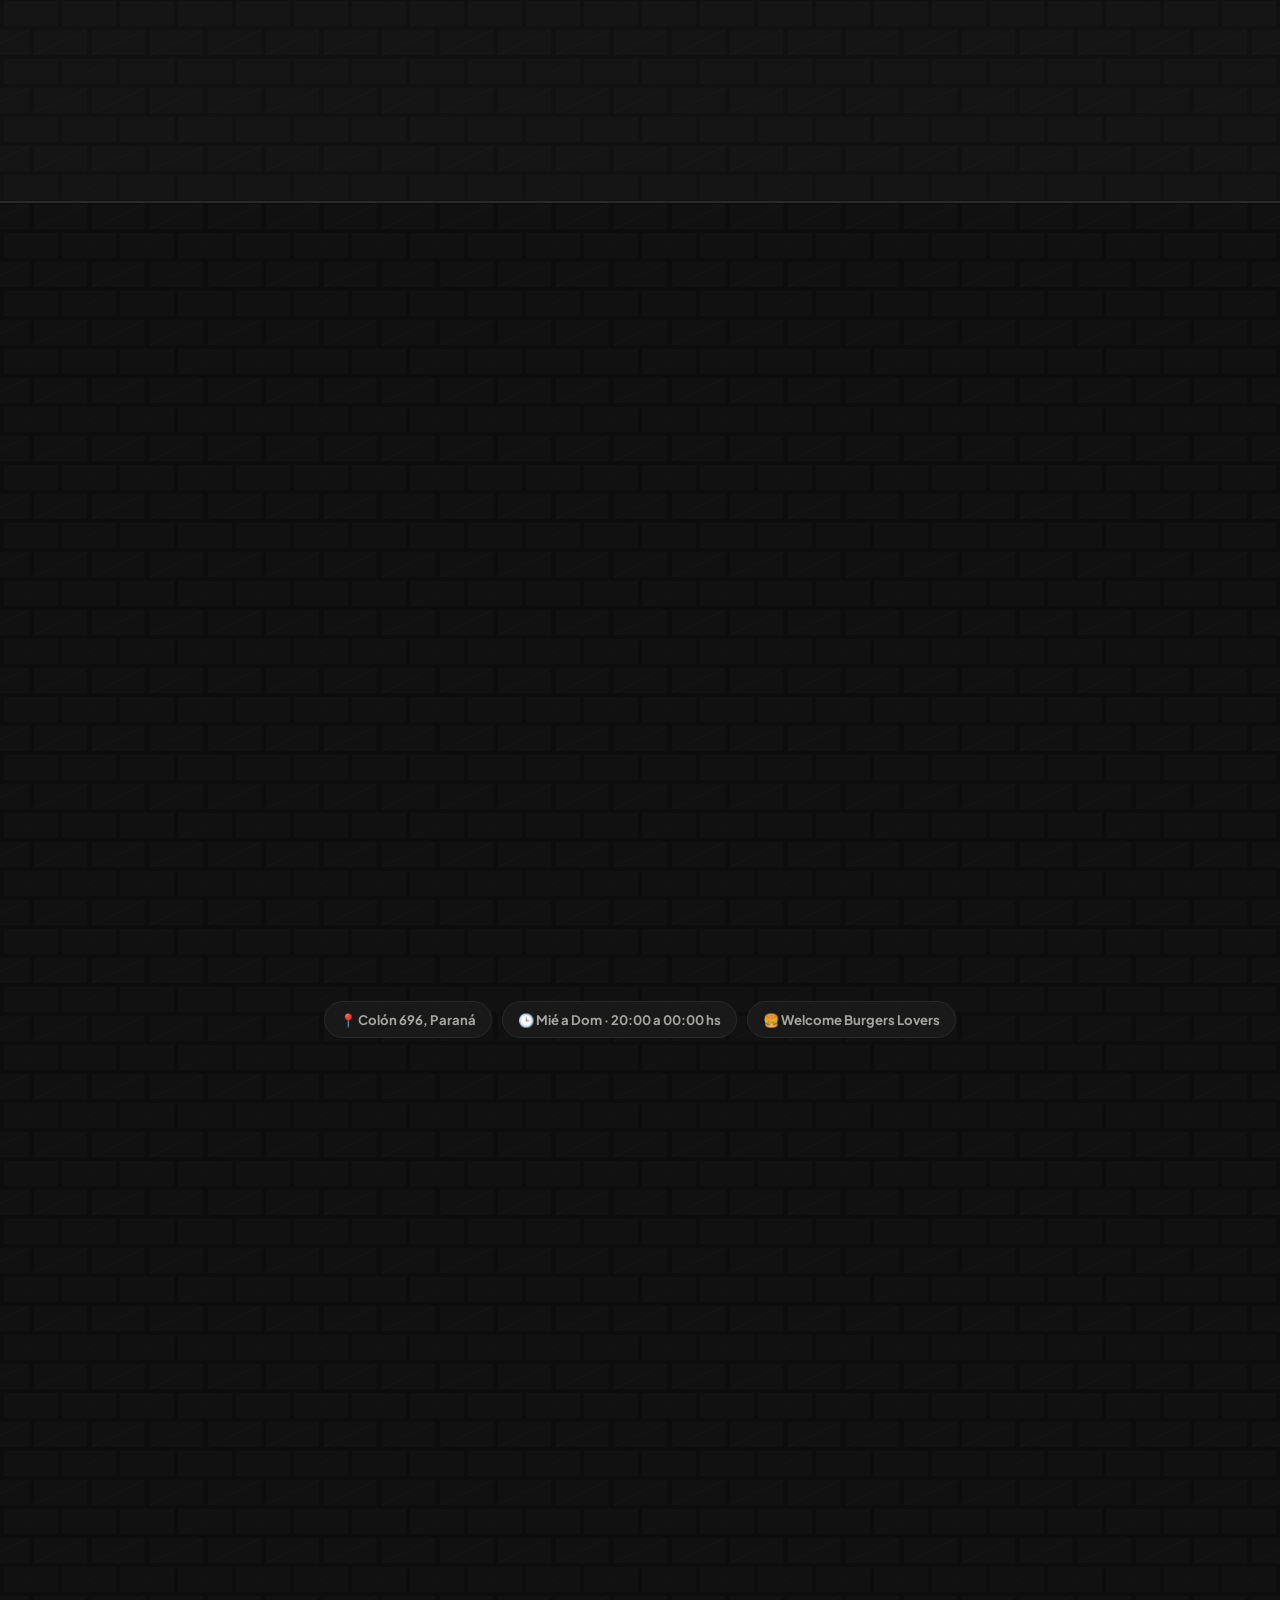
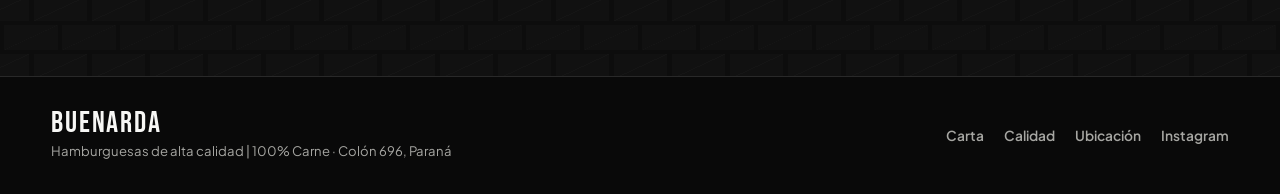
==== commit f1cb267f: "Add files via upload" ====
--- a/index.html
+++ b/index.html
@@ -315,15 +315,21 @@
             class="video-player__media"
             id="tourVideo"
             poster="assets/buenarda-local-poster.jpg"
-            preload="metadata"
+            preload="auto"
+            autoplay
             muted
             loop
             playsinline
             aria-label="Recorrido en video por el local de Buenarda, Colón 696, Paraná"
           >
-            <source src="assets/buenarda-local.mp4" type="video/mp4" />
+            <source id="tourVideoSource" src="assets/buenarda-local.mp4" type="video/mp4" />
             Tu navegador no soporta video HTML5.
           </video>
+
+          <div class="video-player__error" id="tourError" role="alert" hidden>
+            <p>No se pudo cargar el video del local.</p>
+            <small>Verificá que el archivo esté en <code>assets/buenarda-local.mp4</code> en formato MP4 (H.264).</small>
+          </div>
 
           <button type="button" class="video-player__play" id="tourPlayBtn" aria-label="Reproducir video">
             <svg width="34" height="34" viewBox="0 0 24 24" fill="currentColor" aria-hidden="true">
@@ -367,26 +373,6 @@
           <li>🕒 Mié a Dom · 20:00 a 00:00 hs</li>
           <li>🍔 Welcome Burgers Lovers</li>
         </ul>
-
-        <div class="gallery reveal">
-          <figure class="gallery__item">
-            <img src="assets/gallery/local-1.jpg" alt="Vista nocturna de la esquina de Buenarda con su cartel iluminado" width="848" height="480" loading="lazy" />
-            <figcaption>La esquina, de noche</figcaption>
-          </figure>
-          <figure class="gallery__item">
-            <img src="assets/gallery/local-2.jpg" alt="Entrada de Buenarda en Colón 696 con el cartel Welcome Burgers Lovers" width="848" height="480" loading="lazy" />
-            <figcaption>Entrada · Colón 696</figcaption>
-          </figure>
-          <figure class="gallery__item">
-            <img src="assets/gallery/local-3.jpg" alt="Puerta de Buenarda iluminada de naranja vista desde la vereda" width="848" height="480" loading="lazy" />
-            <figcaption>Welcome Burgers Lovers</figcaption>
-          </figure>
-          <a class="gallery__ig" href="https://www.instagram.com/buenardaparana/" target="_blank" rel="noopener noreferrer">
-            <span class="gallery__ig-icon" aria-hidden="true">📸</span>
-            <strong>Más en Instagram</strong>
-            <small>@buenardaparana · <span data-bind="igLong">17,5 mil</span> seguidores</small>
-          </a>
-        </div>
       </div>
     </section>
 
@@ -562,4 +548,4 @@
   <!-- Notificación Toast -->
   <div class="toast" id="toast" role="status" aria-live="polite"></div>
 </body>
-</html>
+</html>
--- a/styles.css
+++ b/styles.css
@@ -1188,6 +1188,47 @@
   cursor: pointer;
 }
 
+.video-player__error {
+  position: absolute;
+  inset: 0;
+  z-index: 3;
+  display: flex;
+  flex-direction: column;
+  align-items: center;
+  justify-content: center;
+  gap: 0.5rem;
+  padding: 1.5rem;
+  text-align: center;
+  background: rgba(13, 13, 13, 0.92);
+  color: var(--text-main);
+}
+
+.video-player__error p {
+  margin: 0;
+  font-weight: 800;
+  font-size: 1rem;
+  color: var(--cheddar);
+}
+
+.video-player__error small {
+  max-width: 44ch;
+  color: var(--text-muted);
+  font-size: 0.84rem;
+}
+
+.video-player__error code {
+  padding: 0.12rem 0.4rem;
+  border-radius: 4px;
+  background: rgba(255, 255, 255, 0.08);
+  color: var(--text-main);
+  font-size: 0.8rem;
+}
+
+.video-player.has-error .video-player__play,
+.video-player.has-error .video-player__bar {
+  display: none;
+}
+
 .video-player__play {
   position: absolute;
   top: 50%;
@@ -2076,4 +2117,4 @@
     overflow: visible;
     min-height: 140px;
   }
-}
+}
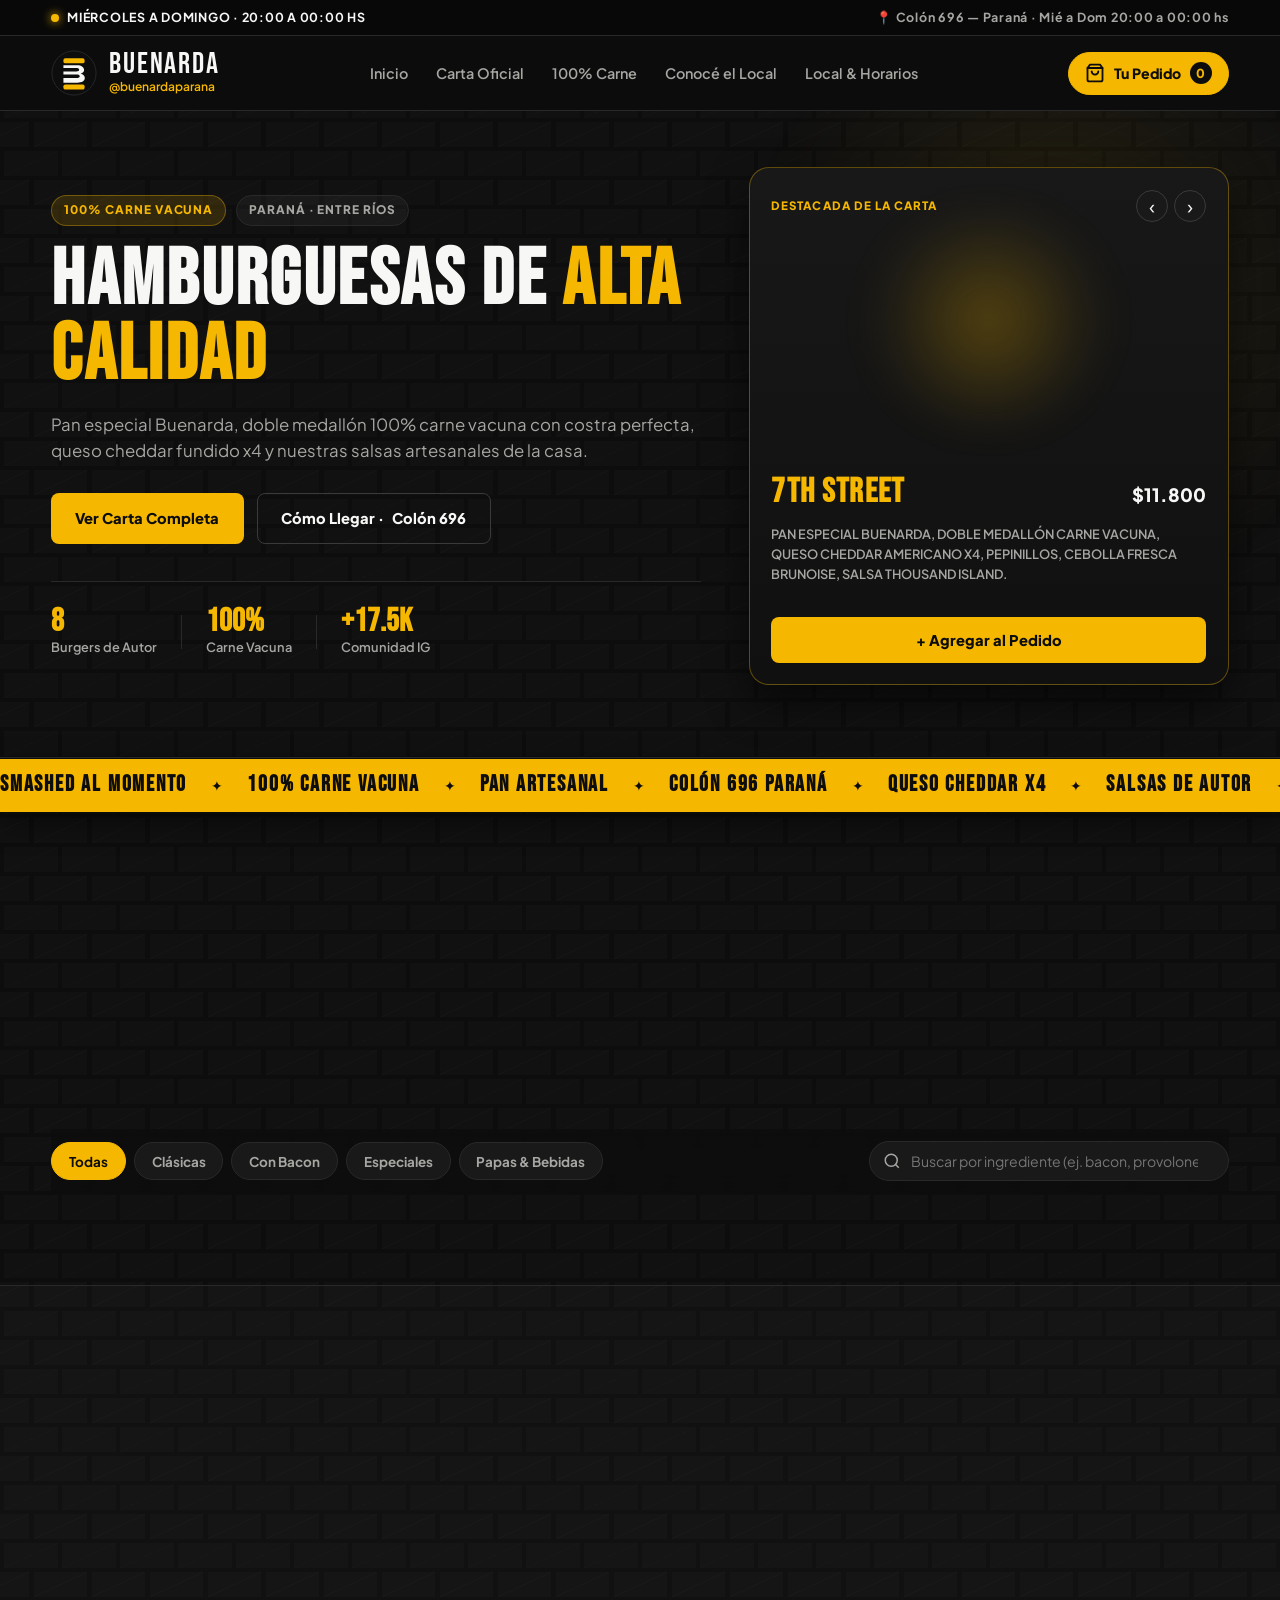
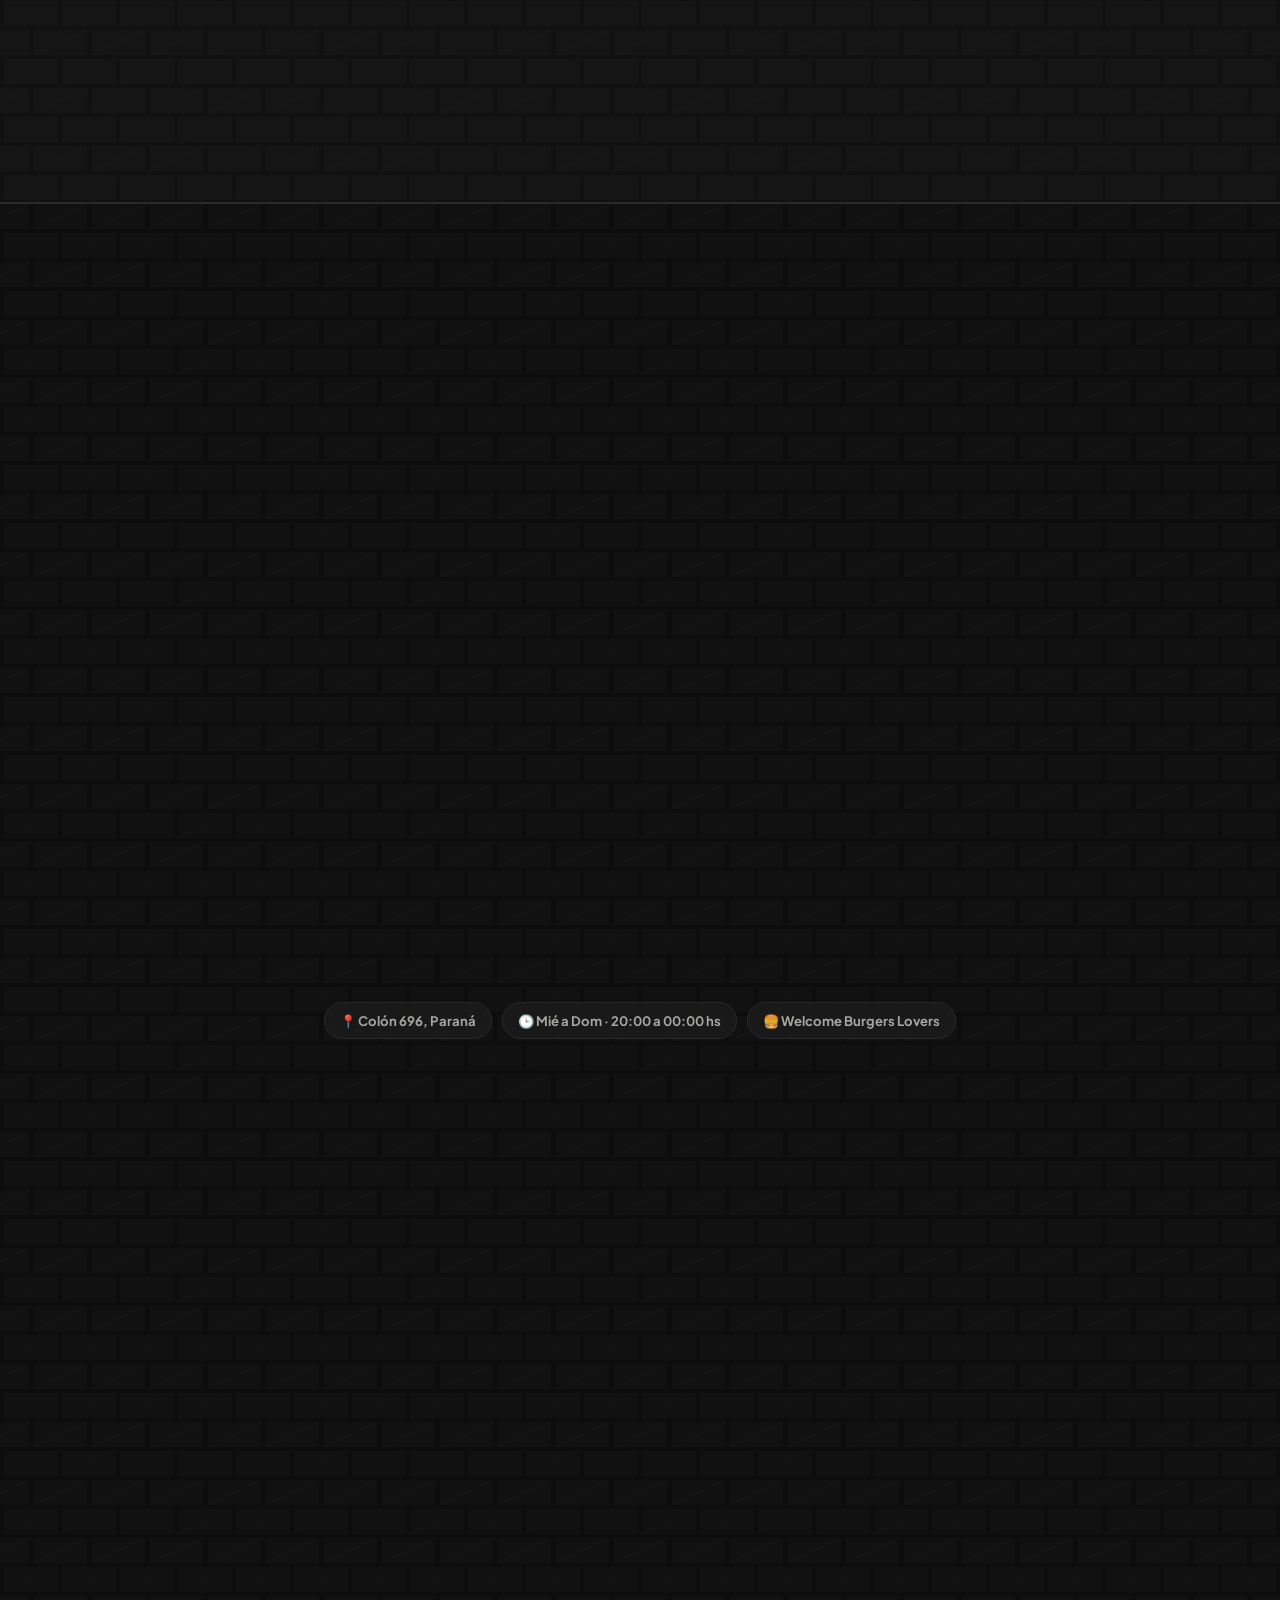
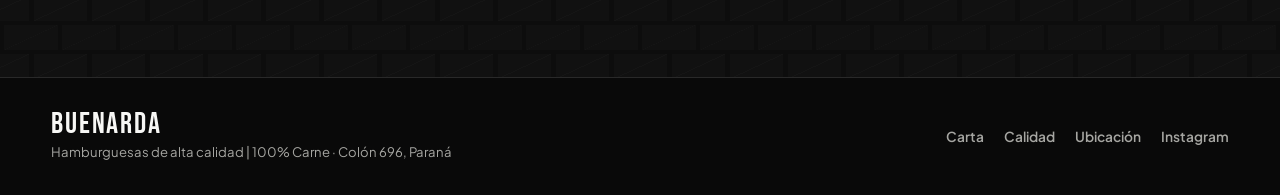
==== commit 5eec17d4: "Add files via upload" ====
--- a/index.html
+++ b/index.html
@@ -7,11 +7,10 @@
   <meta name="description" content="Hamburguesas de alta calidad | 100% Carne. Abierto de miércoles a domingo en Colón 696, Paraná, Entre Ríos." />
   <link rel="preconnect" href="https://fonts.googleapis.com" />
   <link rel="preconnect" href="https://fonts.gstatic.com" crossorigin />
-  <link href="https://fonts.googleapis.com/css2?family=Bebas+Neue&family=Plus+Jakarta+Sans:wght@400;500;600;700;800&display=swap" rel="stylesheet" />
+  <link href="https://fonts.googleapis.com/css2?family=Bebas+Neue&family=JetBrains+Mono:wght@500;700;800&family=Plus+Jakarta+Sans:wght@400;500;600;700;800&display=swap" rel="stylesheet" />
   <meta name="theme-color" content="#0d0d0d" />
 
   <!-- Vista previa al compartir (WhatsApp, Instagram, Facebook, X) -->
-  <!-- IMPORTANTE: al publicar la web, reemplazar og:image por la URL completa, ej. https://tudominio.com/assets/og-image.jpg -->
   <meta property="og:type" content="website" />
   <meta property="og:locale" content="es_AR" />
   <meta property="og:site_name" content="BUENARDA" />
@@ -28,7 +27,7 @@
   <link rel="apple-touch-icon" href="assets/icons/apple-touch-icon.png" />
   <link rel="manifest" href="site.webmanifest" />
 
-  <!-- Datos para Google (horarios, dirección, Instagram) -->
+  <!-- Datos estructurados para Google -->
   <script type="application/ld+json">
   {
     "@context": "https://schema.org",
@@ -63,12 +62,6 @@
   <script>document.documentElement.classList.add('js');</script>
 
   <link rel="stylesheet" href="styles.css" />
-
-  <!--
-    MEDICIÓN (opcional): para medir visitas y pedidos, pegar acá el código de Google Analytics 4 o Meta Pixel.
-    La web ya envía los eventos add_to_cart, open_cart, send_whatsapp_order, copy_order y tour_video_sound_on.
-  -->
-
   <script src="menu-data.js" defer></script>
   <script src="app.js" defer></script>
 </head>
@@ -80,7 +73,7 @@
         <span class="status-dot" id="openStatusDot" aria-hidden="true"></span>
         <span id="openStatusText">MIÉRCOLES A DOMINGO · 20:00 A 00:00 HS</span>
       </span>
-      <span class="top-banner__location">📍 Colón 696 — Paraná · Mié a Dom 20:00 a 00:00 hs</span>
+      <span class="top-banner__location">📍 <span data-bind="shortAddress">Colón 696 — Paraná</span> · <span data-bind="hoursLabel">Mié a Dom 20:00 a 00:00 hs</span></span>
     </div>
   </div>
 
@@ -90,16 +83,13 @@
       <a href="#inicio" class="brand" aria-label="BUENARDA Inicio">
         <svg class="brand__logo" viewBox="0 0 100 100" width="46" height="46" role="img" aria-label="Logo Buenarda">
           <circle cx="50" cy="50" r="48" fill="#0D0D0D" stroke="#2A2A2A" stroke-width="2" />
-          <!-- Barra superior amarilla cheddar -->
-          <rect x="27" y="18" width="46" height="11" rx="4" fill="#F5B700" />
-          <!-- Cuerpo blanco de la B -->
+          <rect x="27" y="18" width="46" height="11" rx="4" fill="var(--cheddar)" />
           <path d="M27 33 H57 C66 33 72 37.5 72 43.5 C72 47.5 69 50.2 64.5 51.5 C70 52.8 73.5 56 73.5 60.8 C73.5 67 67 71 57.5 71 H27 V61 H56 C60 61 62.5 59.5 62.5 57.2 C62.5 55 60 53.5 56 53.5 H27 V46.5 H55 C59 46.5 61.2 45 61.2 42.8 C61.2 40.6 59 39.2 55 39.2 H27 Z" fill="#F7F7F5" />
-          <!-- Barra inferior amarilla cheddar -->
-          <rect x="27" y="75" width="46" height="11" rx="4" fill="#F5B700" />
+          <rect x="27" y="75" width="46" height="11" rx="4" fill="var(--cheddar)" />
         </svg>
         <div class="brand__text">
-          <span class="brand__title">BUENARDA</span>
-          <span class="brand__handle">@buenardaparana</span>
+          <span class="brand__title" data-bind="brandName">BUENARDA</span>
+          <span class="brand__handle" data-bind="brandHandle">@buenardaparana</span>
         </div>
       </a>
 
@@ -134,11 +124,12 @@
   <main>
     <!-- Hero Section -->
     <section class="hero" id="inicio">
+      <div class="hero__ambient" aria-hidden="true"></div>
       <div class="container hero__grid">
         <div class="hero__content">
           <div class="hero__eyebrow">
             <span class="badge-cheddar">100% CARNE VACUNA</span>
-            <span class="badge-outline">PARANÁ · ENTRE RÍOS</span>
+            <span class="badge-outline" data-bind="cityUpper">PARANÁ · ENTRE RÍOS</span>
           </div>
           <h1 class="hero__title">
             HAMBURGUESAS DE <span class="text-cheddar">ALTA CALIDAD</span>
@@ -150,12 +141,12 @@
 
           <div class="hero__cta">
             <a href="#carta" class="btn btn--primary">Ver Carta Completa</a>
-            <a href="#ubicacion" class="btn btn--ghost">Cómo Llegar · Colón 696</a>
+            <a href="#ubicacion" class="btn btn--ghost">Cómo Llegar · <span data-bind="streetOnly">Colón 696</span></a>
           </div>
 
           <div class="hero__stats">
             <div class="stat-item">
-              <strong class="stat-item__value">8</strong>
+              <strong class="stat-item__value" id="heroBurgersCount">8</strong>
               <span class="stat-item__label">Burgers de Autor</span>
             </div>
             <div class="stat-divider" aria-hidden="true"></div>
@@ -174,6 +165,7 @@
         <!-- Poster interactivo estilo Stories oficiales -->
         <div class="hero__showcase">
           <div class="story-card" id="heroShowcaseCard">
+            <div class="story-card__glow" aria-hidden="true"></div>
             <div class="story-card__top">
               <span class="story-card__tag">DESTACADA DE LA CARTA</span>
               <div class="story-card__controls">
@@ -202,11 +194,25 @@
       </div>
     </section>
 
-    <!-- Cinta animada -->
+    <!-- Cinta cinética urbana -->
     <div class="marquee" aria-hidden="true">
       <div class="marquee__track">
-        <div class="marquee__group"><span>100% CARNE VACUNA</span><i>✦</i><span>COLÓN 696 · PARANÁ</span><i>✦</i><span>MIÉRCOLES A DOMINGO</span><i>✦</i><span>PAN ESPECIAL BUENARDA</span><i>✦</i><span>QUESO CHEDDAR X4</span><i>✦</i><span>SALSAS DE AUTOR</span><i>✦</i></div>
-        <div class="marquee__group"><span>100% CARNE VACUNA</span><i>✦</i><span>COLÓN 696 · PARANÁ</span><i>✦</i><span>MIÉRCOLES A DOMINGO</span><i>✦</i><span>PAN ESPECIAL BUENARDA</span><i>✦</i><span>QUESO CHEDDAR X4</span><i>✦</i><span>SALSAS DE AUTOR</span><i>✦</i></div>
+        <div class="marquee__group">
+          <span>SMASHED AL MOMENTO</span><i>✦</i>
+          <span>100% CARNE VACUNA</span><i>✦</i>
+          <span>PAN ARTESANAL</span><i>✦</i>
+          <span data-bind="marqueeLocation">COLÓN 696 PARANÁ</span><i>✦</i>
+          <span>QUESO CHEDDAR X4</span><i>✦</i>
+          <span>SALSAS DE AUTOR</span><i>✦</i>
+        </div>
+        <div class="marquee__group">
+          <span>SMASHED AL MOMENTO</span><i>✦</i>
+          <span>100% CARNE VACUNA</span><i>✦</i>
+          <span>PAN ARTESANAL</span><i>✦</i>
+          <span data-bind="marqueeLocation">COLÓN 696 PARANÁ</span><i>✦</i>
+          <span>QUESO CHEDDAR X4</span><i>✦</i>
+          <span>SALSAS DE AUTOR</span><i>✦</i>
+        </div>
       </div>
     </div>
 
@@ -214,11 +220,30 @@
     <section class="menu-section" id="carta">
       <div class="container">
         <div class="section-header reveal">
-          <span class="section-eyebrow">CARTA OFICIAL @BUENARDAPARANA</span>
+          <span class="section-eyebrow">CARTA OFICIAL <span data-bind="brandHandleUpper">@BUENARDAPARANA</span></span>
           <h2 class="section-title">NUESTRAS <span class="text-cheddar">BURGERS</span> & ACOMPAÑAMIENTOS</h2>
           <p class="section-subtitle">
             Todas nuestras hamburguesas salen en versión <strong>Doble (x4 Queso)</strong> o podés llevarlas a <strong>Triple (+1 Medallón +2 Queso)</strong>.
           </p>
+        </div>
+
+        <!-- Banner dinámico de Combo / Promo de la Noche (se maneja desde Google Sheets Config) -->
+        <div class="night-promo reveal" id="nightPromoCard" hidden>
+          <div class="night-promo__glow" aria-hidden="true"></div>
+          <div class="night-promo__content">
+            <span class="night-promo__badge" id="nightPromoBadge">🔥 PROMO DE LA NOCHE</span>
+            <h3 class="night-promo__title" id="nightPromoTitle">COMBO BUENARDA NIGHT</h3>
+            <p class="night-promo__subtitle" id="nightPromoSubtitle">2x 7th Street Doble + Papas Cheddar & Bacon</p>
+          </div>
+          <div class="night-promo__action">
+            <div class="night-promo__prices">
+              <span class="night-promo__old" id="nightPromoOldPrice">$30.500</span>
+              <strong class="night-promo__price" id="nightPromoPrice">$26.900</strong>
+            </div>
+            <button type="button" class="btn btn--primary" id="addPromoBtn">
+              + Agregar Combo
+            </button>
+          </div>
         </div>
 
         <!-- Barra de filtros y búsqueda -->
@@ -259,7 +284,7 @@
     <section class="quality-section" id="calidad">
       <div class="container">
         <div class="section-header reveal">
-          <span class="section-eyebrow">EL SELLO BUENARDA</span>
+          <span class="section-eyebrow">EL SELLO <span data-bind="brandName">BUENARDA</span></span>
           <h2 class="section-title">POR QUÉ SON <span class="text-cheddar">BUENARDAS</span></h2>
         </div>
 
@@ -304,9 +329,9 @@
       <div class="container">
         <div class="section-header reveal">
           <span class="section-eyebrow">RECORRIDO POR EL LOCAL</span>
-          <h2 class="section-title">CONOCÉ <span class="text-cheddar">BUENARDA</span> POR DENTRO</h2>
+          <h2 class="section-title">CONOCÉ <span class="text-cheddar" data-bind="brandName">BUENARDA</span> POR DENTRO</h2>
           <p class="section-subtitle">
-            Desde la fachada en Colón 696 hasta la barra: así te esperamos de miércoles a domingo.
+            Desde la fachada en <span data-bind="streetOnly">Colón 696</span> hasta la barra: así te esperamos.
           </p>
         </div>
 
@@ -320,7 +345,7 @@
             muted
             loop
             playsinline
-            aria-label="Recorrido en video por el local de Buenarda, Colón 696, Paraná"
+            aria-label="Recorrido en video por el local"
           >
             <source id="tourVideoSource" src="assets/buenarda-local.mp4" type="video/mp4" />
             Tu navegador no soporta video HTML5.
@@ -369,14 +394,14 @@
         </figure>
 
         <ul class="tour-chips">
-          <li>📍 Colón 696, Paraná</li>
-          <li>🕒 Mié a Dom · 20:00 a 00:00 hs</li>
+          <li>📍 <span data-bind="shortAddress">Colón 696, Paraná</span></li>
+          <li>🕒 <span data-bind="hoursLabel">Mié a Dom · 20:00 a 00:00 hs</span></li>
           <li>🍔 Welcome Burgers Lovers</li>
         </ul>
       </div>
     </section>
 
-    <!-- Reseñas (se completan desde menu-data.js; si no hay reseñas, la sección no aparece) -->
+    <!-- Reseñas -->
     <section class="reviews-section" id="resenas" hidden>
       <div class="container">
         <div class="section-header reveal">
@@ -392,7 +417,7 @@
       <div class="container location-grid">
         <div class="location-card reveal">
           <span class="section-eyebrow">VENÍ A BUSCAR LA TUYA O PEDÍ DELIVERY</span>
-          <h2 class="location-card__title">COLÓN 696 <span class="text-cheddar">· PARANÁ</span></h2>
+          <h2 class="location-card__title"><span data-bind="streetOnlyUpper">COLÓN 696</span> <span class="text-cheddar">· PARANÁ</span></h2>
           <p class="location-card__desc">
             Estamos en el corazón de Paraná, Entre Ríos. Hacé tu pedido directo desde la web y recibilo listo para enviar por WhatsApp.
           </p>
@@ -402,21 +427,21 @@
               <span class="info-list__badge">📍</span>
               <div>
                 <strong>Dirección del Local</strong>
-                <span>Colón 696, E3100 Paraná, Entre Ríos</span>
+                <span data-bind="fullAddress">Colón 696, E3100 Paraná, Entre Ríos</span>
               </div>
             </li>
             <li class="info-list__item">
               <span class="info-list__badge">🕒</span>
               <div>
                 <strong>Días y Horarios</strong>
-                <span>Miércoles a Domingo · 20:00 a 00:00 hs</span>
+                <span data-bind="hoursFullLabel">Miércoles a Domingo · 20:00 a 00:00 hs</span>
               </div>
             </li>
             <li class="info-list__item">
               <span class="info-list__badge">📸</span>
               <div>
                 <strong>Instagram Oficial</strong>
-                <span><a href="https://www.instagram.com/buenardaparana/" target="_blank" rel="noopener noreferrer">@buenardaparana</a> (<span data-bind="igLong">17,5 mil</span> seguidores)</span>
+                <span><a href="https://www.instagram.com/buenardaparana/" data-bind-href="instagramUrl" target="_blank" rel="noopener noreferrer" data-bind="brandHandle">@buenardaparana</a> (<span data-bind="igLong">17,5 mil</span> seguidores)</span>
               </div>
             </li>
           </ul>
@@ -424,6 +449,7 @@
           <div class="location-card__actions">
             <a
               href="https://www.google.com/maps/search/?api=1&query=Colon+696+Parana+Entre+Rios"
+              data-bind-href="mapsUrl"
               target="_blank"
               rel="noopener noreferrer"
               class="btn btn--primary"
@@ -432,6 +458,7 @@
             </a>
             <a
               href="https://www.instagram.com/buenardaparana/"
+              data-bind-href="instagramUrl"
               target="_blank"
               rel="noopener noreferrer"
               class="btn btn--ghost"
@@ -441,10 +468,10 @@
           </div>
         </div>
 
-        <!-- Mapa real de Google Maps -->
         <div class="map-art reveal">
           <iframe
             class="map-art__frame"
+            id="locationMapFrame"
             title="Mapa de Buenarda en Colón 696, Paraná"
             src="https://www.google.com/maps?q=Col%C3%B3n+696,+Paran%C3%A1,+Entre+R%C3%ADos,+Argentina&output=embed"
             loading="lazy"
@@ -460,14 +487,14 @@
   <footer class="footer">
     <div class="container footer__inner">
       <div class="footer__brand">
-        <span class="brand__title">BUENARDA</span>
-        <span class="footer__tagline">Hamburguesas de alta calidad | 100% Carne · Colón 696, Paraná</span>
+        <span class="brand__title" data-bind="brandName">BUENARDA</span>
+        <span class="footer__tagline"><span data-bind="tagline">Hamburguesas de alta calidad | 100% Carne</span> · <span data-bind="shortAddress">Colón 696, Paraná</span></span>
       </div>
       <div class="footer__links">
         <a href="#carta">Carta</a>
         <a href="#calidad">Calidad</a>
         <a href="#ubicacion">Ubicación</a>
-        <a href="https://www.instagram.com/buenardaparana/" target="_blank" rel="noopener noreferrer">Instagram</a>
+        <a href="https://www.instagram.com/buenardaparana/" data-bind-href="instagramUrl" target="_blank" rel="noopener noreferrer">Instagram</a>
       </div>
     </div>
   </footer>
@@ -478,7 +505,7 @@
     <div class="cart-drawer__header">
       <div>
         <h2 class="cart-drawer__title">TU PEDIDO</h2>
-        <p class="cart-drawer__subtitle">Armá tu combo y envialo por WhatsApp</p>
+        <p class="cart-drawer__subtitle">Armá tu combo, asigná nombres y envialo por WhatsApp</p>
       </div>
       <button type="button" class="cart-drawer__close" id="closeCartBtn" aria-label="Cerrar carrito">✕</button>
     </div>
@@ -490,11 +517,14 @@
     <div class="cart-drawer__footer" id="cartFooter">
       <div class="order-form">
         <div class="delivery-toggle" role="group" aria-label="Modalidad de entrega">
-          <button type="button" class="delivery-btn is-active" data-delivery="retiro" aria-pressed="true">🏪 Retiro Colón 696</button>
+          <button type="button" class="delivery-btn is-active" data-delivery="retiro" aria-pressed="true">🏪 Retiro <span data-bind="streetOnly">Colón 696</span></button>
           <button type="button" class="delivery-btn" data-delivery="delivery" aria-pressed="false">🛵 Delivery Paraná</button>
         </div>
 
-        <input type="text" id="customerName" class="form-input" placeholder="Tu nombre" autocomplete="name" aria-label="Tu nombre" required />
+        <input type="text" id="customerName" class="form-input" placeholder="Tu nombre (quien realiza el pedido)" autocomplete="name" aria-label="Tu nombre" required />
+
+        <!-- Zona de delivery + Dirección (visibles solo en modo Delivery) -->
+        <select id="deliveryZoneSelect" class="form-input" aria-label="Zona de envío" hidden></select>
         <input type="text" id="customerAddress" class="form-input" placeholder="Dirección en Paraná (ej. Urquiza 1150)" autocomplete="street-address" aria-label="Dirección de entrega" hidden />
 
         <select id="paymentMethod" class="form-input" aria-label="Medio de pago">
@@ -503,7 +533,20 @@
           <option value="Tarjeta de Débito / Crédito">💳 Tarjeta de Débito / Crédito</option>
         </select>
 
-        <input type="text" id="orderNotes" class="form-input" placeholder="Notas (ej. sin pepinillos, punto de carne...)" />
+        <!-- Caja de Alias bancario con copiado en 1 toque -->
+        <div class="alias-card" id="aliasCard" hidden>
+          <div class="alias-card__top">
+            <div>
+              <span class="alias-card__label">ALIAS / CVU PARA TRANSFERIR</span>
+              <strong class="alias-card__value" id="aliasValueText">buenarda.parana.mp</strong>
+              <small class="alias-card__holder" id="aliasHolderText">Titular: Buenarda Paraná</small>
+            </div>
+            <button type="button" class="alias-card__copy" id="copyAliasBtn">📋 Copiar Alias</button>
+          </div>
+          <p class="alias-card__hint">💡 Recordá adjuntar el comprobante en el chat de WhatsApp al enviar tu pedido.</p>
+        </div>
+
+        <input type="text" id="orderNotes" class="form-input" placeholder="Notas generales (ej. timbre roto, vuelto de $20.000...)" />
       </div>
 
       <div class="cart-totals">
@@ -531,6 +574,53 @@
       </div>
     </div>
   </aside>
+
+  <!-- Modal Ticket de Comanda Térmica Animado -->
+  <div class="ticket-overlay" id="ticketOverlay" hidden>
+    <div class="ticket-printer" role="dialog" aria-modal="true" aria-labelledby="ticketHeading">
+      <div class="ticket-printer__slot" aria-hidden="true">
+        <span>IMPRESORA DE COCINA · COMANDA GENERADA</span>
+      </div>
+
+      <div class="thermal-ticket" id="thermalTicket">
+        <div class="thermal-ticket__head">
+          <strong class="thermal-ticket__brand" id="ticketBrand">BUENARDA</strong>
+          <span class="thermal-ticket__sub" id="ticketAddress">Colón 696 · Paraná, Entre Ríos</span>
+          <div class="thermal-ticket__meta">
+            <span>ORDEN <strong id="ticketCode">#BN-0000</strong></span>
+            <span id="ticketDateTime">18/11/2026 · 21:30 hs</span>
+          </div>
+        </div>
+
+        <div class="thermal-ticket__customer" id="ticketCustomerInfo"></div>
+
+        <div class="thermal-ticket__divider">----------------------------------------</div>
+
+        <div class="thermal-ticket__items" id="ticketItemsList"></div>
+
+        <div class="thermal-ticket__divider">----------------------------------------</div>
+
+        <div class="thermal-ticket__totals" id="ticketTotalsList"></div>
+
+        <div class="thermal-ticket__stamp" id="ticketStamp" aria-label="Enviando a cocina">
+          ENVIANDO A COCINA
+        </div>
+
+        <p class="thermal-ticket__footer">
+          ¡Gracias por elegirnos! Confirmá el envío en la ventana de WhatsApp.
+        </p>
+      </div>
+
+      <div class="ticket-printer__actions">
+        <a href="#" target="_blank" rel="noopener noreferrer" class="btn btn--whatsapp btn--full" id="ticketReopenWaBtn">
+          Abrir WhatsApp ahora →
+        </a>
+        <button type="button" class="btn btn--ghost btn--full btn--sm" id="closeTicketBtn">
+          Cerrar comanda
+        </button>
+      </div>
+    </div>
+  </div>
 
   <!-- Barra fija de pedido (solo móvil) -->
   <button type="button" class="mobile-cart-bar" id="mobileCartBar" aria-label="Ver mi pedido" hidden>
@@ -548,4 +638,4 @@
   <!-- Notificación Toast -->
   <div class="toast" id="toast" role="status" aria-live="polite"></div>
 </body>
-</html>+</html>
--- a/styles.css
+++ b/styles.css
@@ -2117,4 +2117,769 @@
     overflow: visible;
     min-height: 140px;
   }
-}+}
+
+/* ==========================================================================
+   Control de stock ("Agotado por hoy")
+   ========================================================================== */
+
+.burger-card.is-sold-out {
+  opacity: 0.62;
+  border-color: var(--border-subtle);
+}
+
+.burger-card.is-sold-out:hover {
+  transform: none;
+  border-color: var(--border-subtle);
+  background: var(--bg-card);
+}
+
+.burger-card.is-sold-out .burger-card__visual {
+  filter: grayscale(0.85);
+}
+
+.burger-card__badge--soldout {
+  background: rgba(229, 72, 77, 0.16);
+  color: #ff8b8e;
+  border: 1px solid rgba(229, 72, 77, 0.4);
+}
+
+.btn-add:disabled,
+.btn--primary:disabled,
+.size-btn:disabled {
+  opacity: 0.45;
+  cursor: not-allowed;
+  transform: none;
+}
+
+.btn-add:disabled {
+  background: var(--border-strong);
+  color: var(--text-muted);
+}
+
+.cart-item.is-sold-out {
+  border-color: rgba(229, 72, 77, 0.55);
+}
+
+.cart-item__soldout-tag {
+  display: inline-block;
+  margin-top: 0.25rem;
+  font-size: 0.74rem;
+  font-weight: 700;
+  color: #ff8b8e;
+}
+
+/* ==========================================================================
+   v4 — Iluminación ambiental, animación física Smash, Promo de la Noche,
+   corte transversal de fotos, pedido grupal, Alias 1-clic y Ticket Térmico
+   ========================================================================== */
+
+:root {
+  --font-mono: 'JetBrains Mono', ui-monospace, SFMono-Regular, Menlo, Consolas, monospace;
+}
+
+/* ---- Iluminación ambiental en Hero y Story Card ---- */
+.hero {
+  position: relative;
+  overflow: hidden;
+}
+
+.hero__ambient {
+  position: absolute;
+  top: -120px;
+  right: -80px;
+  width: 620px;
+  height: 620px;
+  border-radius: 50%;
+  background: radial-gradient(circle, var(--cheddar-soft) 0%, rgba(245, 183, 0, 0.04) 42%, transparent 70%);
+  filter: blur(28px);
+  pointer-events: none;
+  animation: ambientPulse 6s ease-in-out infinite alternate;
+}
+
+@keyframes ambientPulse {
+  0% {
+    transform: scale(0.95) translate(0, 0);
+    opacity: 0.75;
+  }
+  100% {
+    transform: scale(1.08) translate(-18px, 14px);
+    opacity: 1;
+  }
+}
+
+.story-card {
+  overflow: hidden;
+  border-color: rgba(245, 183, 0, 0.35);
+}
+
+.story-card__glow {
+  position: absolute;
+  top: 42px;
+  left: 50%;
+  transform: translateX(-50%);
+  width: 260px;
+  height: 220px;
+  border-radius: 50%;
+  background: radial-gradient(circle, rgba(245, 183, 0, 0.28) 0%, rgba(245, 183, 0, 0.06) 52%, transparent 74%);
+  filter: blur(18px);
+  pointer-events: none;
+  animation: storyGlow 4.2s ease-in-out infinite alternate;
+}
+
+@keyframes storyGlow {
+  from {
+    opacity: 0.7;
+    transform: translateX(-50%) scale(0.94);
+  }
+  to {
+    opacity: 1;
+    transform: translateX(-50%) scale(1.08);
+  }
+}
+
+.story-card__visual {
+  position: relative;
+  z-index: 1;
+}
+
+.story-card__visual svg {
+  transition: transform 0.35s cubic-bezier(0.34, 1.56, 0.64, 1);
+}
+
+.story-card:hover .story-card__visual svg {
+  transform: translateY(-4px) scale(1.03);
+}
+
+/* ---- Cinta cinética urbana (pausa al pasar cursor) ---- */
+.marquee {
+  border-top: 1px solid #0d0d0d;
+  box-shadow: 0 10px 30px rgba(0, 0, 0, 0.45);
+}
+
+.marquee:hover .marquee__track {
+  animation-play-state: paused;
+}
+
+.marquee__group span {
+  font-weight: 800;
+}
+
+/* ---- Banner Promo / Combo de la Noche ---- */
+.night-promo {
+  position: relative;
+  overflow: hidden;
+  display: flex;
+  align-items: center;
+  justify-content: space-between;
+  gap: 1.5rem;
+  flex-wrap: wrap;
+  margin-bottom: 2rem;
+  padding: 1.35rem 1.65rem;
+  border-radius: var(--radius-lg);
+  border: 1px solid rgba(245, 183, 0, 0.55);
+  background: linear-gradient(135deg, #1e190c 0%, #141414 55%, #1c1609 100%);
+  box-shadow: 0 16px 40px rgba(0, 0, 0, 0.55), inset 0 1px 0 rgba(255, 255, 255, 0.06);
+}
+
+.night-promo__glow {
+  position: absolute;
+  top: -40%;
+  left: -10%;
+  width: 340px;
+  height: 240px;
+  background: radial-gradient(circle, var(--cheddar-soft) 0%, transparent 70%);
+  pointer-events: none;
+}
+
+.night-promo__content {
+  position: relative;
+  z-index: 1;
+  flex: 1;
+  min-width: 240px;
+}
+
+.night-promo__badge {
+  display: inline-flex;
+  align-items: center;
+  gap: 0.35rem;
+  padding: 0.28rem 0.75rem;
+  border-radius: 999px;
+  background: var(--cheddar);
+  color: #0d0d0d;
+  font-size: 0.72rem;
+  font-weight: 800;
+  letter-spacing: 0.08em;
+  text-transform: uppercase;
+  margin-bottom: 0.55rem;
+  animation: promoPulse 2s ease-in-out infinite;
+}
+
+@keyframes promoPulse {
+  0%, 100% {
+    box-shadow: 0 0 0 0 rgba(245, 183, 0, 0.55);
+  }
+  50% {
+    box-shadow: 0 0 0 8px rgba(245, 183, 0, 0);
+  }
+}
+
+.night-promo__title {
+  font-family: var(--font-display);
+  font-size: clamp(1.85rem, 3.2vw, 2.4rem);
+  letter-spacing: 0.04em;
+  line-height: 1;
+  color: var(--text-main);
+  margin: 0 0 0.3rem;
+}
+
+.night-promo__subtitle {
+  margin: 0;
+  font-size: 0.9rem;
+  font-weight: 600;
+  color: var(--text-muted);
+}
+
+.night-promo__action {
+  position: relative;
+  z-index: 1;
+  display: flex;
+  align-items: center;
+  gap: 1.15rem;
+  flex-wrap: wrap;
+}
+
+.night-promo__prices {
+  display: flex;
+  flex-direction: column;
+  align-items: flex-end;
+}
+
+.night-promo__old {
+  font-size: 0.86rem;
+  font-weight: 700;
+  color: var(--text-muted);
+  text-decoration: line-through;
+}
+
+.night-promo__price {
+  font-family: var(--font-display);
+  font-size: 2.2rem;
+  line-height: 1;
+  letter-spacing: 0.03em;
+  color: var(--cheddar);
+}
+
+@media (max-width: 640px) {
+  .night-promo {
+    padding: 1.15rem 1.2rem;
+  }
+  .night-promo__action {
+    width: 100%;
+    justify-content: space-between;
+  }
+  .night-promo__prices {
+    align-items: flex-start;
+  }
+}
+
+/* ---- Animación física de "SMASH" en burgers ---- */
+.burger-card {
+  position: relative;
+  overflow: hidden;
+}
+
+.burger-card__visual {
+  position: relative;
+}
+
+.burger-card__visual svg {
+  transition: transform 0.32s cubic-bezier(0.34, 1.56, 0.64, 1);
+}
+
+.burger-card:hover .burger-card__visual svg {
+  transform: translateY(-4px) scale(1.04);
+}
+
+.smash-burst {
+  position: absolute;
+  width: 120px;
+  height: 120px;
+  border-radius: 50%;
+  border: 2px solid var(--cheddar);
+  background: radial-gradient(circle, rgba(245, 183, 0, 0.45) 0%, transparent 70%);
+  opacity: 0;
+  pointer-events: none;
+  transform: scale(0.3);
+}
+
+.burger-card.is-smashing .smash-burst {
+  animation: smashShockwave 0.62s cubic-bezier(0.16, 1, 0.3, 1) forwards;
+}
+
+.burger-card.is-smashing .burger-card__visual svg {
+  animation: burgerSmashBounce 0.58s cubic-bezier(0.34, 1.56, 0.64, 1);
+}
+
+.burger-card.is-smashing .svg-extra-patty {
+  transform-box: fill-box;
+  transform-origin: center bottom;
+  animation: extraPattyDrop 0.56s cubic-bezier(0.22, 1, 0.36, 1);
+}
+
+@keyframes smashShockwave {
+  0% {
+    opacity: 0.95;
+    transform: scale(0.35);
+  }
+  100% {
+    opacity: 0;
+    transform: scale(1.55);
+  }
+}
+
+@keyframes burgerSmashBounce {
+  0% {
+    transform: scale(1, 1);
+  }
+  28% {
+    transform: scale(1.09, 0.86) translateY(5px);
+  }
+  58% {
+    transform: scale(0.97, 1.05) translateY(-4px);
+  }
+  100% {
+    transform: scale(1, 1) translateY(0);
+  }
+}
+
+@keyframes extraPattyDrop {
+  0% {
+    opacity: 0;
+    transform: translateY(-42px) scale(1.18, 0.78);
+  }
+  52% {
+    opacity: 1;
+    transform: translateY(3px) scale(1.08, 0.84);
+  }
+  78% {
+    transform: translateY(-2px) scale(0.98, 1.03);
+  }
+  100% {
+    opacity: 1;
+    transform: translateY(0) scale(1, 1);
+  }
+}
+
+/* ---- Corte transversal en fotos reales (hover / mantener presionado) ---- */
+.photo-stack {
+  position: relative;
+  width: 100%;
+  height: 100%;
+  border-radius: var(--radius-md);
+  overflow: hidden;
+  user-select: none;
+  -webkit-user-select: none;
+}
+
+.item-photo--cut {
+  position: absolute;
+  inset: 0;
+  opacity: 0;
+  transform: scale(1.04);
+  transition: opacity 0.35s ease, transform 0.45s cubic-bezier(0.22, 1, 0.36, 1);
+}
+
+.photo-stack:hover .item-photo--cut,
+.photo-stack.is-cut-preview .item-photo--cut {
+  opacity: 1;
+  transform: scale(1);
+}
+
+.photo-cut-pill {
+  position: absolute;
+  right: 0.5rem;
+  bottom: 0.5rem;
+  z-index: 2;
+  padding: 0.2rem 0.55rem;
+  border-radius: 999px;
+  background: rgba(13, 13, 13, 0.82);
+  border: 1px solid rgba(245, 183, 0, 0.45);
+  color: var(--cheddar);
+  font-size: 0.66rem;
+  font-weight: 800;
+  letter-spacing: 0.04em;
+  backdrop-filter: blur(6px);
+  pointer-events: none;
+}
+
+/* ---- Pedido grupal ("¿De quién es cada burger?") ---- */
+.cart-item__inputs {
+  display: grid;
+  grid-template-columns: 1fr 1.25fr;
+  gap: 0.45rem;
+}
+
+.cart-item__person {
+  width: 100%;
+  padding: 0.45rem 0.65rem;
+  border-radius: 6px;
+  border: 1px dashed rgba(245, 183, 0, 0.45);
+  background: rgba(245, 183, 0, 0.05);
+  color: var(--text-main);
+  font-family: inherit;
+  font-size: 0.78rem;
+  font-weight: 600;
+}
+
+.cart-item__person::placeholder {
+  color: rgba(245, 183, 0, 0.72);
+}
+
+.cart-item__person:focus {
+  outline: none;
+  border-style: solid;
+  border-color: var(--cheddar);
+  background: #101010;
+}
+
+@media (max-width: 400px) {
+  .cart-item__inputs {
+    grid-template-columns: 1fr;
+  }
+}
+
+/* ---- Tarjeta de Alias bancario con copiado en 1 toque ---- */
+.alias-card {
+  padding: 0.72rem 0.85rem;
+  border-radius: var(--radius-sm);
+  border: 1px solid rgba(245, 183, 0, 0.45);
+  background: linear-gradient(145deg, rgba(245, 183, 0, 0.12), rgba(245, 183, 0, 0.03));
+  animation: aliasSlideIn 0.25s ease;
+}
+
+@keyframes aliasSlideIn {
+  from {
+    opacity: 0;
+    transform: translateY(-6px);
+  }
+  to {
+    opacity: 1;
+    transform: translateY(0);
+  }
+}
+
+.alias-card__top {
+  display: flex;
+  align-items: center;
+  justify-content: space-between;
+  gap: 0.6rem;
+}
+
+.alias-card__label {
+  display: block;
+  font-size: 0.65rem;
+  font-weight: 800;
+  letter-spacing: 0.08em;
+  color: var(--cheddar);
+}
+
+.alias-card__value {
+  display: block;
+  font-family: var(--font-mono);
+  font-size: 0.88rem;
+  font-weight: 800;
+  color: var(--text-main);
+  word-break: break-all;
+}
+
+.alias-card__holder {
+  display: block;
+  font-size: 0.72rem;
+  color: var(--text-muted);
+}
+
+.alias-card__copy {
+  flex-shrink: 0;
+  padding: 0.46rem 0.72rem;
+  border-radius: 7px;
+  border: 1px solid var(--cheddar);
+  background: var(--cheddar);
+  color: #0d0d0d;
+  font-size: 0.75rem;
+  font-weight: 800;
+  cursor: pointer;
+  transition: all var(--transition);
+}
+
+.alias-card__copy:hover {
+  background: var(--cheddar-hover);
+  transform: translateY(-1px);
+}
+
+.alias-card__copy.is-copied {
+  background: var(--ok);
+  border-color: var(--ok);
+  color: #062110;
+}
+
+.alias-card__hint {
+  margin: 0.5rem 0 0;
+  padding-top: 0.45rem;
+  border-top: 1px dashed rgba(245, 183, 0, 0.25);
+  font-size: 0.73rem;
+  line-height: 1.35;
+  color: var(--text-muted);
+}
+
+/* ==========================================================================
+   Modal Ticket de Comanda Térmica Animado
+   ========================================================================== */
+
+.ticket-overlay {
+  position: fixed;
+  inset: 0;
+  z-index: 150;
+  display: flex;
+  align-items: center;
+  justify-content: center;
+  padding: 1rem;
+  background: rgba(0, 0, 0, 0.84);
+  backdrop-filter: blur(8px);
+  overflow-y: auto;
+}
+
+.ticket-printer {
+  width: min(410px, 100%);
+  display: flex;
+  flex-direction: column;
+  align-items: center;
+  margin: auto;
+}
+
+.ticket-printer__slot {
+  width: 100%;
+  padding: 0.55rem 1rem;
+  border-radius: 12px 12px 4px 4px;
+  background: linear-gradient(180deg, #242424 0%, #111111 100%);
+  border: 1px solid var(--border-strong);
+  border-bottom: 4px solid #050505;
+  text-align: center;
+  font-size: 0.68rem;
+  font-weight: 800;
+  letter-spacing: 0.12em;
+  color: var(--cheddar);
+  box-shadow: 0 10px 25px rgba(0, 0, 0, 0.7);
+  position: relative;
+  z-index: 2;
+}
+
+.thermal-ticket {
+  position: relative;
+  width: 93%;
+  padding: 1.35rem 1.2rem 1.45rem;
+  background: #f6f3ea;
+  color: #161616;
+  font-family: var(--font-mono);
+  font-size: 0.78rem;
+  line-height: 1.45;
+  box-shadow: 0 24px 50px rgba(0, 0, 0, 0.75);
+  transform-origin: top center;
+  animation: ticketPrint 0.68s cubic-bezier(0.22, 1, 0.36, 1) forwards;
+}
+
+/* Borde dentado inferior tipo papel térmico */
+.thermal-ticket::after {
+  content: '';
+  position: absolute;
+  left: 0;
+  right: 0;
+  bottom: -10px;
+  height: 10px;
+  background:
+    linear-gradient(-45deg, transparent 7px, #f6f3ea 7px),
+    linear-gradient(45deg, transparent 7px, #f6f3ea 7px);
+  background-size: 14px 10px;
+  background-repeat: repeat-x;
+}
+
+@keyframes ticketPrint {
+  0% {
+    opacity: 0;
+    transform: translateY(-48px) scaleY(0.72);
+  }
+  65% {
+    opacity: 1;
+    transform: translateY(4px) scaleY(1.01);
+  }
+  100% {
+    opacity: 1;
+    transform: translateY(0) scaleY(1);
+  }
+}
+
+.thermal-ticket__head {
+  text-align: center;
+  margin-bottom: 0.75rem;
+}
+
+.thermal-ticket__brand {
+  display: block;
+  font-family: var(--font-display);
+  font-size: 2rem;
+  line-height: 0.95;
+  letter-spacing: 0.08em;
+  color: #0d0d0d;
+}
+
+.thermal-ticket__sub {
+  display: block;
+  font-size: 0.7rem;
+  color: #4a4a4a;
+  margin-bottom: 0.55rem;
+}
+
+.thermal-ticket__meta {
+  display: flex;
+  justify-content: space-between;
+  align-items: center;
+  padding: 0.35rem 0.5rem;
+  background: #eae5d7;
+  border-radius: 4px;
+  font-size: 0.72rem;
+}
+
+.thermal-ticket__customer {
+  display: flex;
+  flex-direction: column;
+  gap: 0.18rem;
+  font-size: 0.74rem;
+  color: #262626;
+}
+
+.thermal-ticket__divider {
+  margin: 0.55rem 0;
+  color: #8c887d;
+  overflow: hidden;
+  white-space: nowrap;
+  letter-spacing: -0.04em;
+}
+
+.thermal-ticket__items {
+  display: flex;
+  flex-direction: column;
+  gap: 0.45rem;
+}
+
+.ticket-row {
+  display: flex;
+  justify-content: space-between;
+  align-items: flex-start;
+  gap: 0.5rem;
+}
+
+.ticket-row__main {
+  flex: 1;
+}
+
+.ticket-row__person {
+  display: inline-block;
+  padding: 0.05rem 0.35rem;
+  border-radius: 3px;
+  background: #161616;
+  color: #f6f3ea;
+  font-size: 0.66rem;
+  font-weight: 700;
+  margin-right: 0.25rem;
+}
+
+.ticket-row__sub {
+  display: block;
+  font-size: 0.69rem;
+  color: #55524a;
+}
+
+.ticket-row__price {
+  font-weight: 700;
+  white-space: nowrap;
+}
+
+.thermal-ticket__totals {
+  display: flex;
+  flex-direction: column;
+  gap: 0.25rem;
+}
+
+.ticket-total-row {
+  display: flex;
+  justify-content: space-between;
+  font-size: 0.76rem;
+}
+
+.ticket-total-row--grand {
+  margin-top: 0.25rem;
+  padding-top: 0.3rem;
+  border-top: 1.5px dashed #161616;
+  font-size: 0.96rem;
+  font-weight: 800;
+}
+
+.thermal-ticket__stamp {
+  margin: 0.95rem auto 0.65rem;
+  width: fit-content;
+  padding: 0.35rem 0.85rem;
+  border: 2.5px solid #c92a2a;
+  border-radius: 6px;
+  color: #c92a2a;
+  font-family: var(--font-display);
+  font-size: 1.45rem;
+  letter-spacing: 0.1em;
+  transform: rotate(-4deg);
+  opacity: 0;
+  animation: stampSlam 0.45s cubic-bezier(0.22, 1, 0.36, 1) 0.42s forwards;
+}
+
+@keyframes stampSlam {
+  0% {
+    opacity: 0;
+    transform: rotate(-10deg) scale(2.1);
+  }
+  75% {
+    opacity: 1;
+    transform: rotate(-3deg) scale(0.94);
+  }
+  100% {
+    opacity: 0.92;
+    transform: rotate(-4deg) scale(1);
+  }
+}
+
+.thermal-ticket__footer {
+  margin: 0;
+  text-align: center;
+  font-size: 0.68rem;
+  color: #55524a;
+}
+
+.ticket-printer__actions {
+  width: 93%;
+  margin-top: 1.25rem;
+  display: flex;
+  flex-direction: column;
+  gap: 0.5rem;
+}
+
+@media (prefers-reduced-motion: reduce) {
+  .hero__ambient,
+  .story-card__glow,
+  .night-promo__badge,
+  .burger-card.is-smashing .smash-burst,
+  .burger-card.is-smashing .burger-card__visual svg,
+  .burger-card.is-smashing .svg-extra-patty,
+  .thermal-ticket,
+  .thermal-ticket__stamp {
+    animation: none !important;
+    opacity: 1 !important;
+    transform: none !important;
+  }
+}
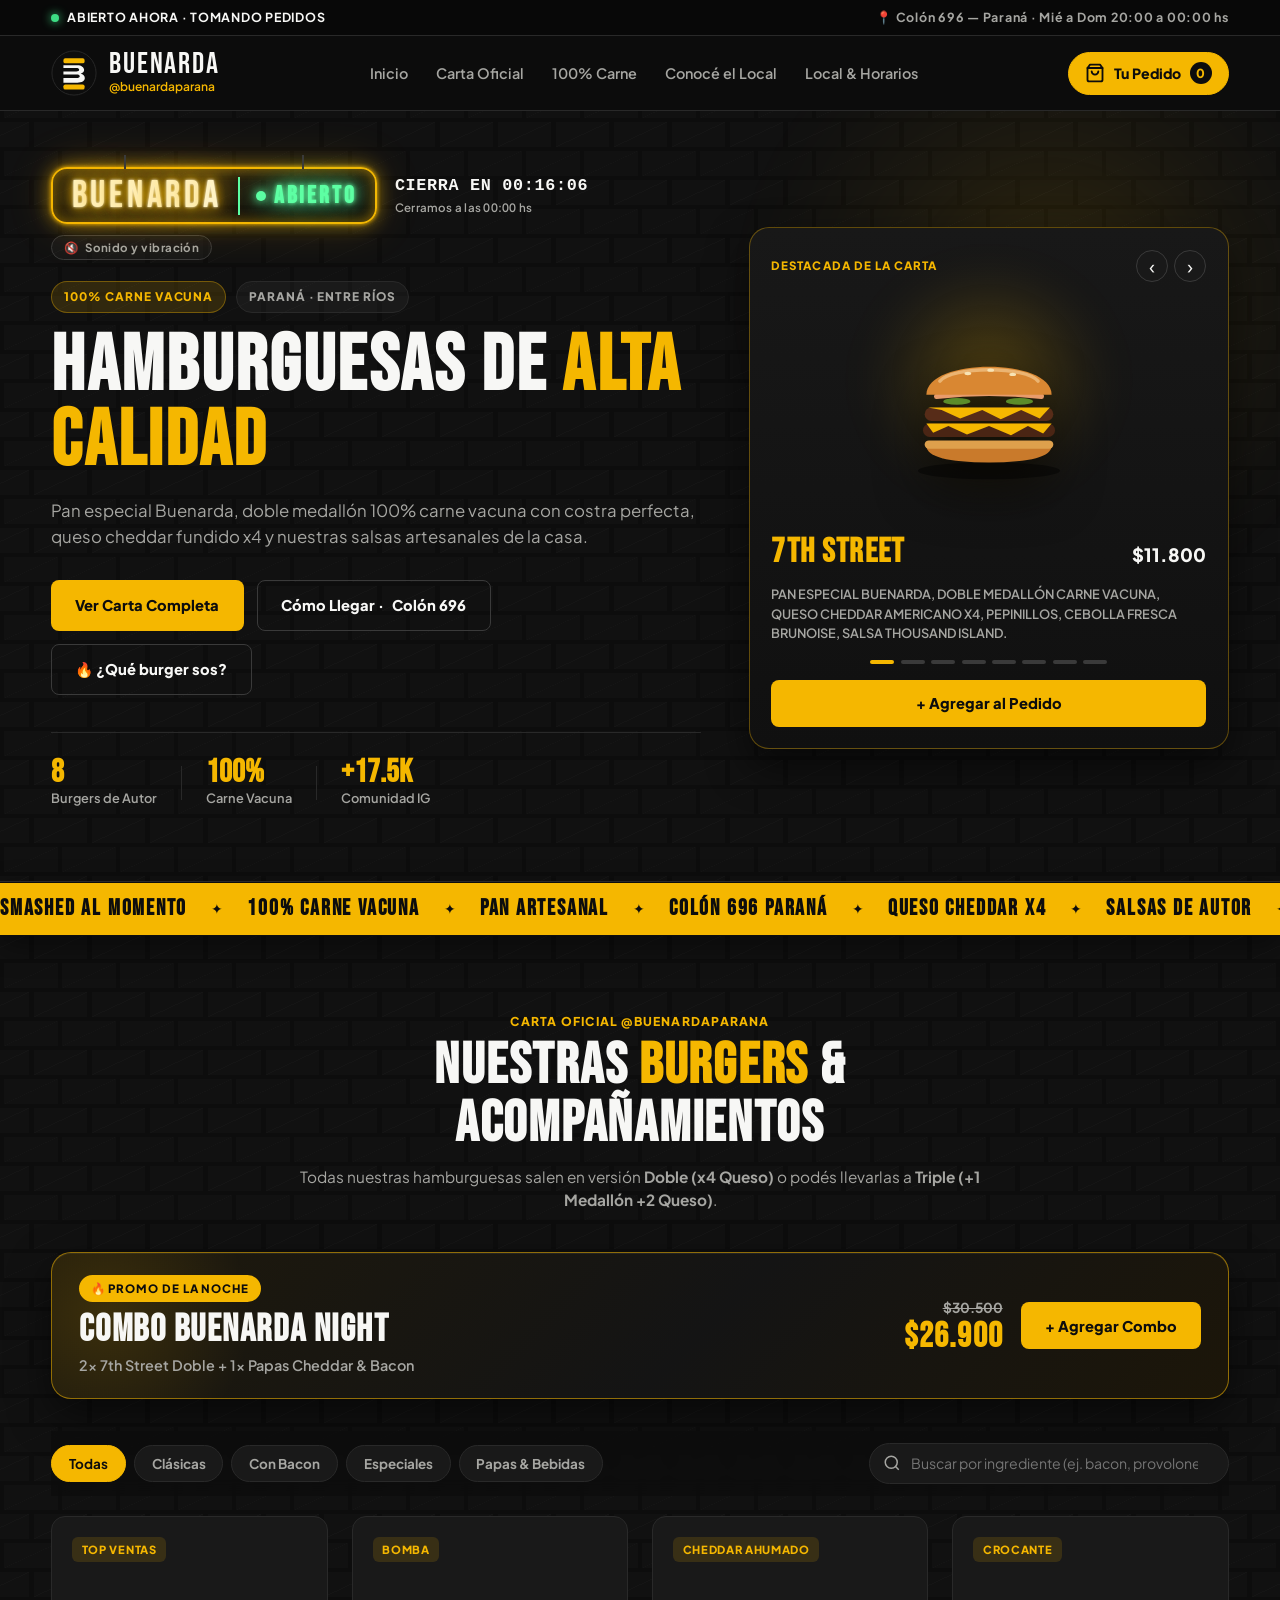
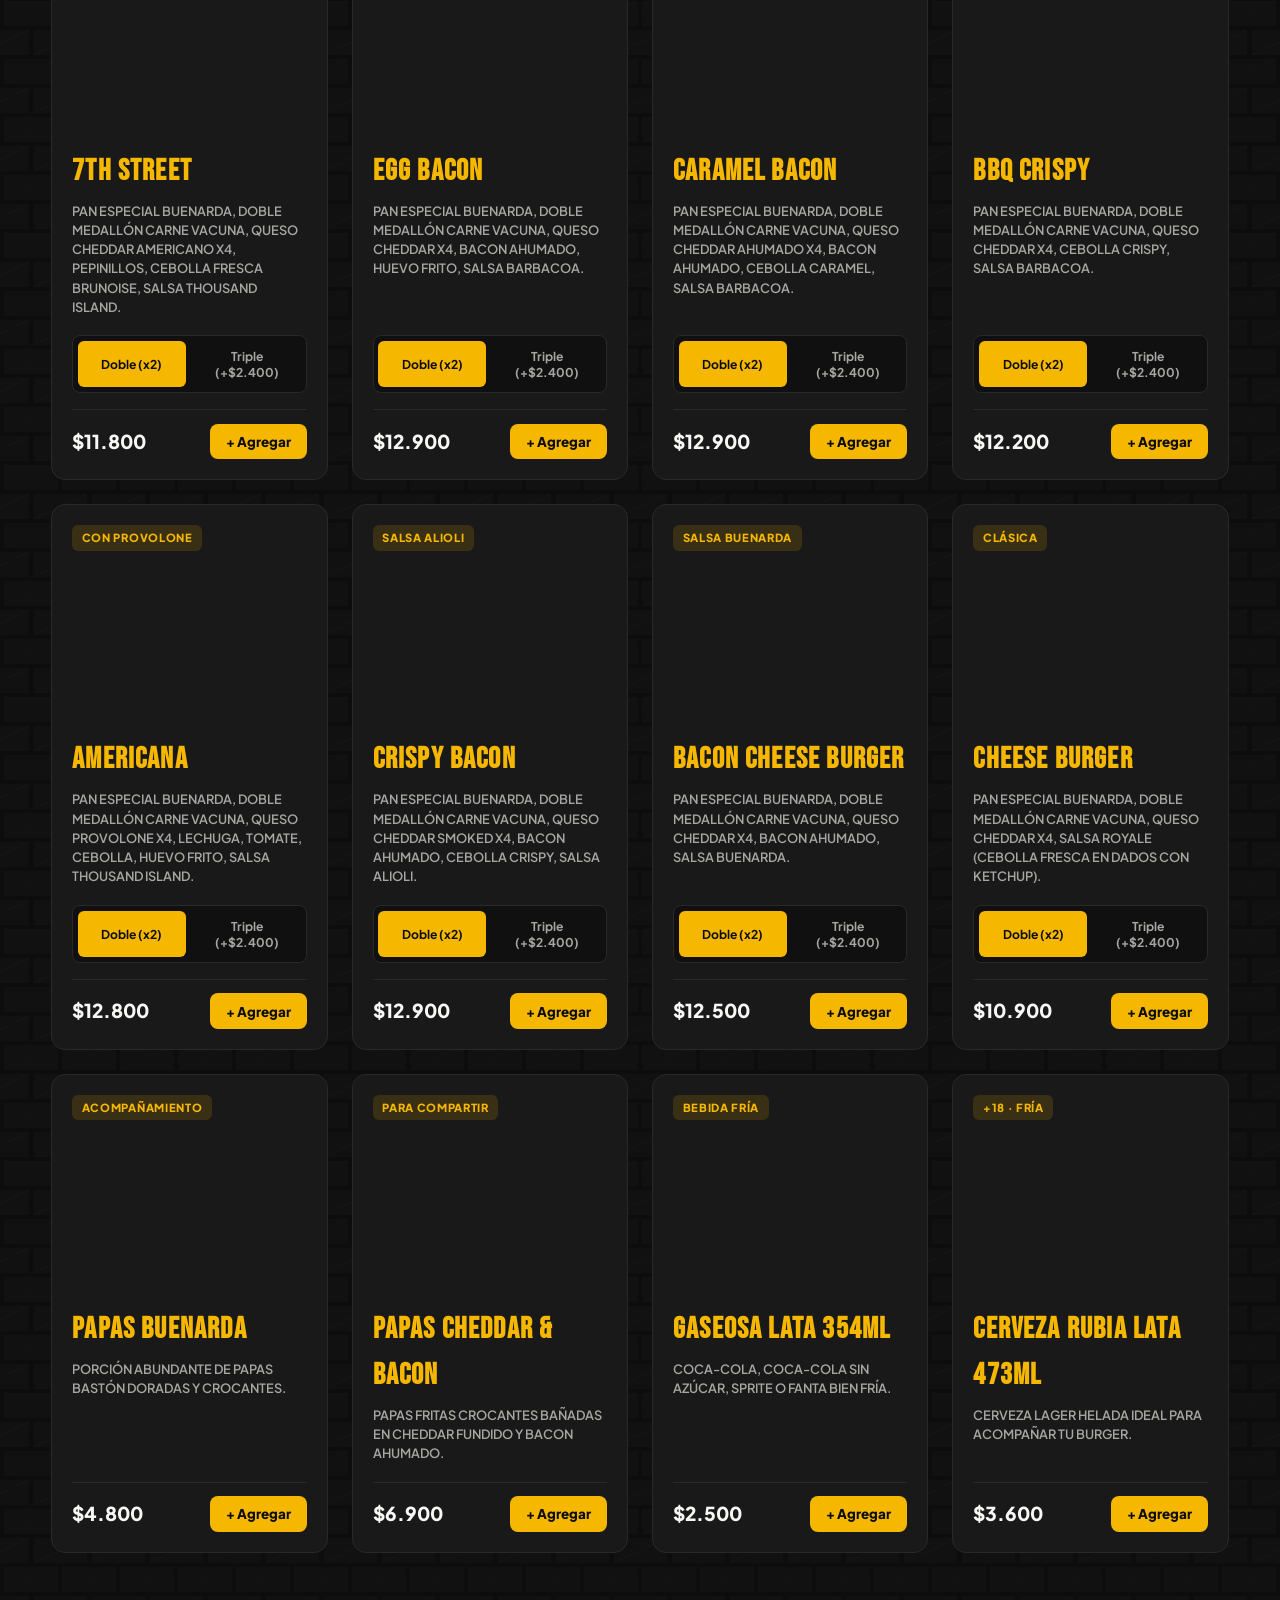
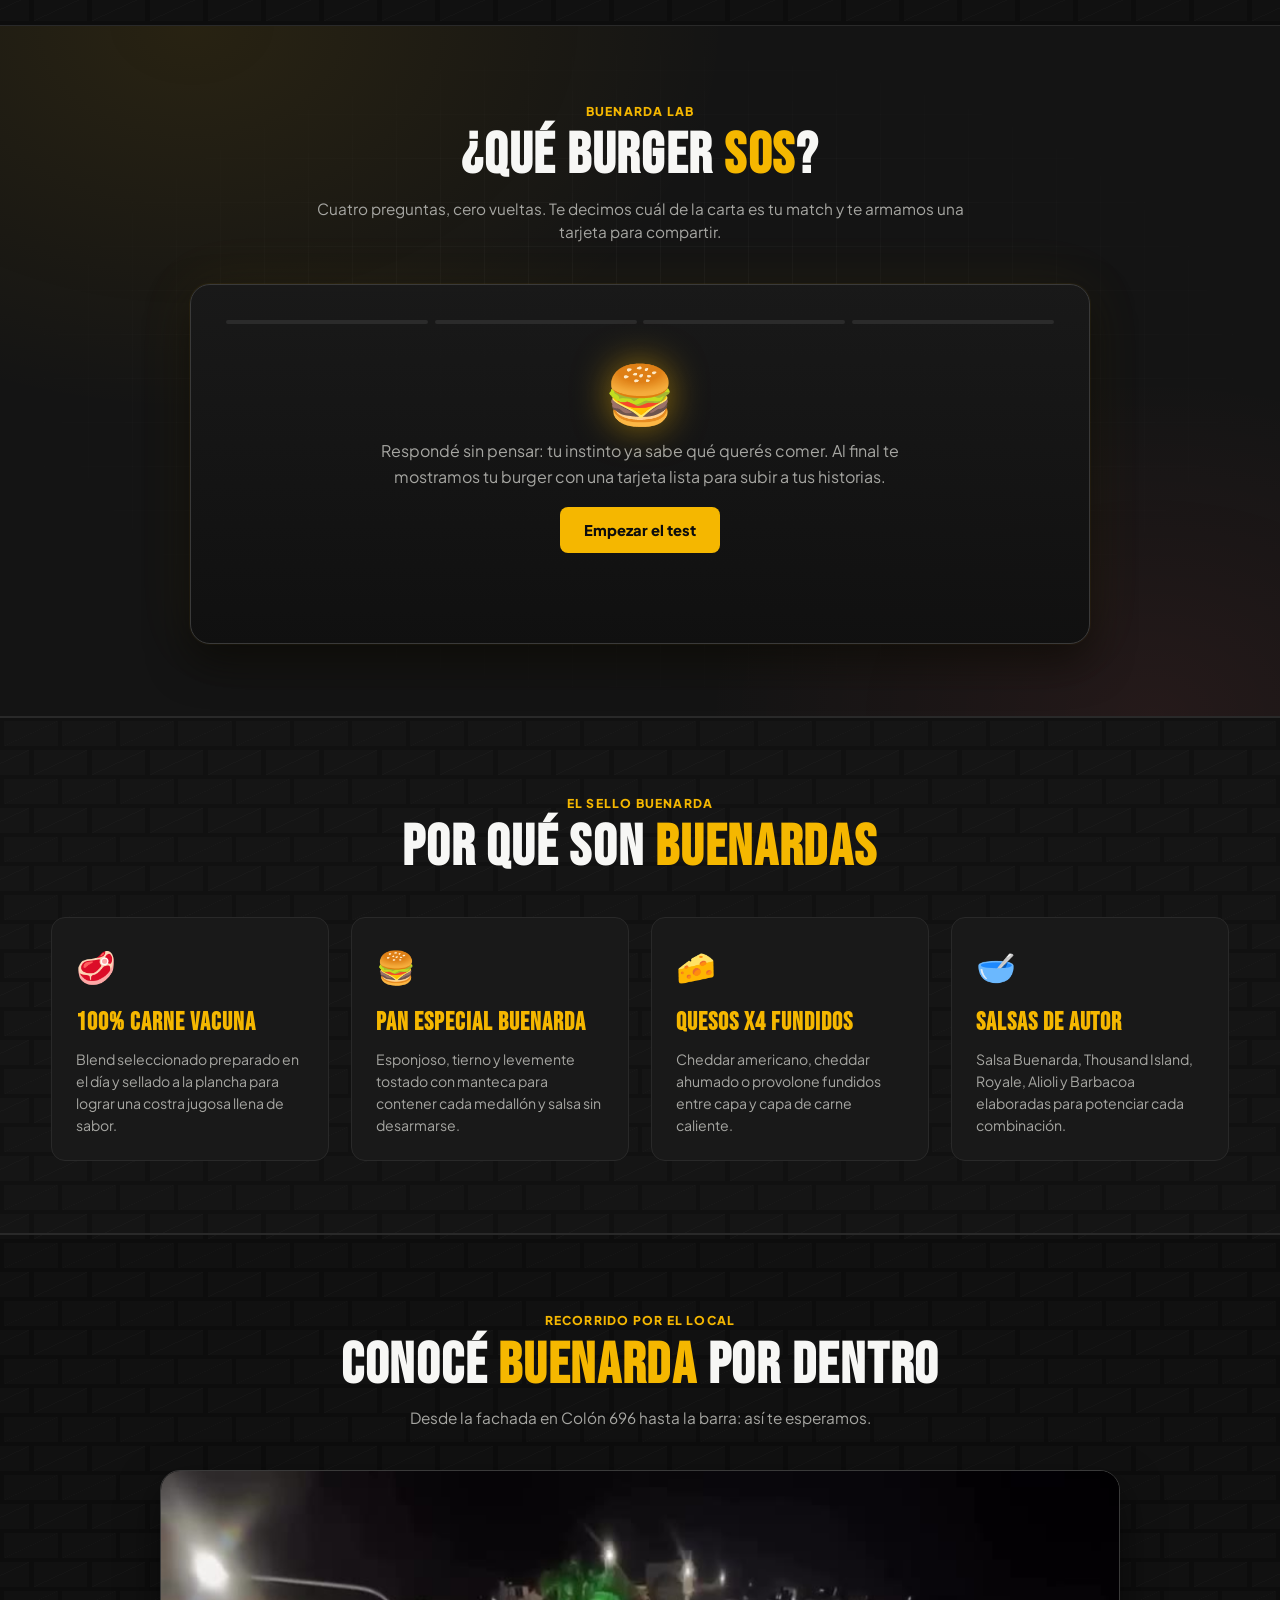
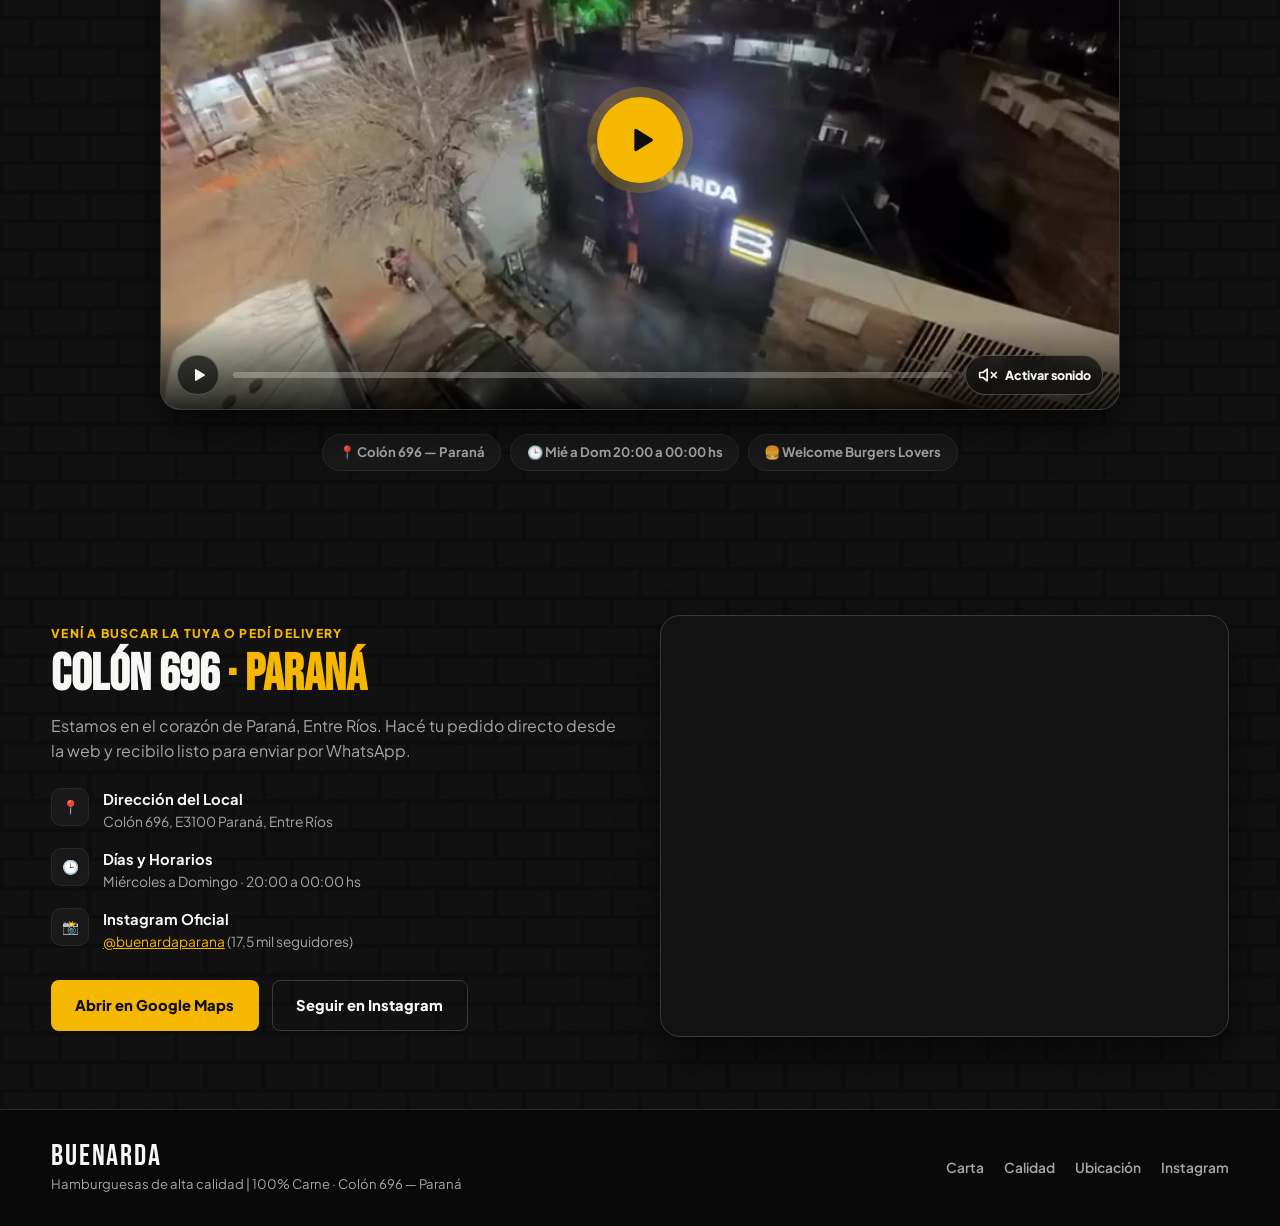
==== commit 43ee24eb: "Add files via upload" ====
--- a/index.html
+++ b/index.html
@@ -62,8 +62,10 @@
   <script>document.documentElement.classList.add('js');</script>
 
   <link rel="stylesheet" href="styles.css" />
+  <link rel="stylesheet" href="wow.css" /> <!-- Capa Neón + Lab (aditiva). Para quitarla, borrá esta línea y la de wow.js -->
   <script src="menu-data.js" defer></script>
   <script src="app.js" defer></script>
+  <script src="wow.js" defer></script>
 </head>
 <body>
   <!-- Barra superior de estado y horarios -->
--- a/wow.css
+++ b/wow.css
@@ -0,0 +1,678 @@
+/* ==========================================================================
+   BUENARDA · CAPA "NEÓN + LAB"  (wow.css)
+   --------------------------------------------------------------------------
+   100% aditiva: no redefine ningún selector existente. Todas las clases
+   empiezan con "wow-". Para quitarla: borrá la línea <link ... wow.css> y
+   la línea <script ... wow.js> de index.html.
+   ========================================================================== */
+
+:root {
+  --wow-green: #5dffa3;
+  --wow-red: #ff5d62;
+  --wow-ink: #fff3c4;
+}
+
+/* ---------- Aparición de elementos inyectados (no usa tu .reveal) -------- */
+.js .wow-reveal:not(.is-in) {
+  opacity: 0;
+  transform: translateY(24px);
+}
+.wow-reveal {
+  transition: opacity 0.7s ease, transform 0.7s cubic-bezier(0.22, 1, 0.36, 1);
+}
+
+/* ---------- Barra de progreso con mini burger ---------------------------- */
+.wow-progress {
+  position: fixed;
+  left: 0;
+  right: 0;
+  top: 0;
+  height: 3px;
+  z-index: 60;
+  pointer-events: none;
+  background: transparent;
+}
+.wow-progress__bar {
+  position: absolute;
+  inset: 0;
+  transform-origin: left center;
+  transform: scaleX(var(--wow-p, 0));
+  background: linear-gradient(90deg, #c97a2b, #f5b700 60%, #ffe28a);
+  box-shadow: 0 0 10px rgba(245, 183, 0, 0.7);
+}
+.wow-progress__burger {
+  position: absolute;
+  top: -2px;
+  left: calc(var(--wow-p, 0) * 100%);
+  width: 22px;
+  height: 22px;
+  margin-left: -11px;
+  filter: drop-shadow(0 2px 4px rgba(0, 0, 0, 0.6));
+  opacity: calc(var(--wow-p, 0) * 40);
+}
+@media (prefers-reduced-motion: reduce) {
+  .wow-progress__burger {
+    display: none;
+  }
+}
+
+/* ---------- Luz que sigue al cursor (solo mouse) ------------------------- */
+.wow-light {
+  position: fixed;
+  inset: 0;
+  z-index: 45;
+  pointer-events: none;
+  opacity: 0;
+  transition: opacity 0.4s ease;
+  background: radial-gradient(
+    460px circle at var(--lx, 50%) var(--ly, 50%),
+    rgba(245, 183, 0, 0.1),
+    rgba(245, 183, 0, 0.035) 42%,
+    transparent 68%
+  );
+  mix-blend-mode: screen;
+}
+.wow-light.is-on {
+  opacity: 1;
+}
+
+/* ---------- Tilt 3D + brillo en las burgers de la carta ------------------ */
+@media (hover: hover) and (pointer: fine) {
+  .burger-card:not(.is-sold-out) .burger-card__visual {
+    transition: transform 0.18s ease-out;
+    transform-style: preserve-3d;
+    border-radius: 16px;
+    background-image: radial-gradient(
+      circle at var(--wx, 50%) var(--wy, 50%),
+      rgba(245, 183, 0, calc(0.16 * var(--wo, 0))),
+      transparent 62%
+    );
+  }
+  .burger-card:not(.is-sold-out) .burger-card__visual.is-tilting {
+    transition: transform 0.06s linear;
+  }
+}
+
+/* ---------- Migas de cheddar al agregar ---------------------------------- */
+.wow-crumb {
+  position: fixed;
+  z-index: 200;
+  pointer-events: none;
+  border-radius: 50% 40% 55% 45%;
+  will-change: transform, opacity;
+}
+
+/* ==========================================================================
+   CARTEL DE NEÓN EN VIVO
+   ========================================================================== */
+.wow-neon-wrap {
+  display: flex;
+  flex-wrap: wrap;
+  align-items: center;
+  gap: 0.7rem 1.1rem;
+  margin: 0 0 1.3rem;
+}
+
+.wow-neon {
+  --wow-tube: #f5b700;
+  --wow-glow: rgba(245, 183, 0, 0.55);
+  --wow-state: var(--wow-red);
+  position: relative;
+  display: inline-flex;
+  align-items: center;
+  gap: 1rem;
+  padding: 0.5rem 1.15rem 0.42rem;
+  border: 2px solid var(--wow-tube);
+  border-radius: 16px;
+  background: radial-gradient(120% 140% at 50% 0%, rgba(245, 183, 0, 0.1), rgba(0, 0, 0, 0.55));
+  box-shadow:
+    0 0 4px var(--wow-tube),
+    0 0 18px var(--wow-glow),
+    0 0 46px rgba(245, 183, 0, 0.18),
+    inset 0 0 14px var(--wow-glow);
+  animation: wowPowerOn 1.5s steps(1, end) both;
+}
+.wow-neon[data-state='open'] {
+  --wow-state: var(--wow-green);
+}
+.wow-neon[data-state='closed'] {
+  --wow-state: var(--wow-red);
+}
+
+/* cables del cartel */
+.wow-neon::before,
+.wow-neon::after {
+  content: '';
+  position: absolute;
+  top: -14px;
+  width: 2px;
+  height: 14px;
+  background: #3a3a3a;
+}
+.wow-neon::before {
+  left: 22%;
+}
+.wow-neon::after {
+  right: 22%;
+}
+
+.wow-neon__brand {
+  display: inline-flex;
+  font-family: var(--font-display);
+  font-size: clamp(1.7rem, 4.6vw, 2.35rem);
+  line-height: 1;
+  letter-spacing: 0.1em;
+  color: var(--wow-ink);
+  text-shadow:
+    0 0 3px #fff,
+    0 0 10px #f5b700,
+    0 0 26px #f5b700,
+    0 0 48px rgba(245, 183, 0, 0.7);
+}
+.wow-neon__brand span:nth-child(3) {
+  animation: wowFlick 6s infinite;
+}
+.wow-neon__brand span:nth-child(7) {
+  animation: wowFlick 9s 1.4s infinite;
+}
+
+.wow-neon__state {
+  display: inline-flex;
+  align-items: center;
+  gap: 0.5rem;
+  padding-left: 1rem;
+  border-left: 2px solid var(--wow-state);
+  font-family: var(--font-display);
+  font-size: clamp(1.15rem, 3.4vw, 1.5rem);
+  letter-spacing: 0.12em;
+  color: var(--wow-state);
+  text-shadow: 0 0 4px currentColor, 0 0 14px currentColor, 0 0 30px currentColor;
+}
+.wow-neon__state i {
+  width: 10px;
+  height: 10px;
+  border-radius: 50%;
+  background: currentColor;
+  box-shadow: 0 0 10px currentColor, 0 0 22px currentColor;
+}
+.wow-neon[data-state='closed'] .wow-neon__state b {
+  animation: wowFlick 3.4s infinite;
+}
+.wow-neon[data-state='open'] .wow-neon__state i {
+  animation: wowBreath 2.2s ease-in-out infinite;
+}
+
+.wow-neon__meta {
+  display: flex;
+  flex-direction: column;
+  gap: 0.1rem;
+  min-width: 0;
+}
+.wow-count {
+  font-family: var(--font-mono, 'JetBrains Mono', ui-monospace, monospace);
+  font-weight: 800;
+  font-size: 1.05rem;
+  letter-spacing: 0.04em;
+  color: var(--text-main);
+  font-variant-numeric: tabular-nums;
+}
+.wow-count small {
+  display: block;
+  font-family: var(--font-sans);
+  font-weight: 600;
+  font-size: 0.72rem;
+  letter-spacing: 0.02em;
+  color: var(--text-muted);
+}
+.wow-count[hidden] {
+  display: none;
+}
+
+.wow-toggle {
+  display: inline-flex;
+  align-items: center;
+  gap: 0.4rem;
+  padding: 0.38rem 0.75rem;
+  border: 1px solid var(--border-strong);
+  border-radius: 999px;
+  background: rgba(255, 255, 255, 0.03);
+  color: var(--text-muted);
+  font: 700 0.72rem/1 var(--font-sans);
+  letter-spacing: 0.04em;
+  cursor: pointer;
+  transition: border-color 0.2s, color 0.2s, background 0.2s;
+}
+.wow-toggle:hover {
+  border-color: var(--cheddar);
+  color: var(--text-main);
+}
+.wow-toggle[aria-pressed='true'] {
+  border-color: var(--cheddar);
+  color: var(--cheddar);
+  background: var(--cheddar-soft);
+}
+.wow-toggle:focus-visible,
+.wow-opt:focus-visible {
+  outline: 2px solid var(--cheddar);
+  outline-offset: 2px;
+}
+
+@keyframes wowPowerOn {
+  0% {
+    opacity: 0.15;
+    filter: brightness(0.4);
+  }
+  8% {
+    opacity: 1;
+    filter: brightness(1.4);
+  }
+  14% {
+    opacity: 0.2;
+    filter: brightness(0.4);
+  }
+  24% {
+    opacity: 1;
+  }
+  30% {
+    opacity: 0.35;
+  }
+  38%,
+  100% {
+    opacity: 1;
+    filter: none;
+  }
+}
+@keyframes wowFlick {
+  0%,
+  18%,
+  22%,
+  26%,
+  52%,
+  58%,
+  100% {
+    opacity: 1;
+  }
+  20%,
+  24%,
+  55% {
+    opacity: 0.22;
+  }
+}
+@keyframes wowBreath {
+  0%,
+  100% {
+    opacity: 1;
+    transform: scale(1);
+  }
+  50% {
+    opacity: 0.55;
+    transform: scale(0.82);
+  }
+}
+
+/* ==========================================================================
+   BUENARDA LAB · ¿Qué burger sos?
+   ========================================================================== */
+.wow-lab {
+  position: relative;
+  padding: 4.5rem 0;
+  border-top: 1px solid var(--border-subtle);
+  border-bottom: 1px solid var(--border-subtle);
+  background:
+    radial-gradient(60% 80% at 15% 0%, rgba(245, 183, 0, 0.09), transparent 70%),
+    radial-gradient(50% 70% at 90% 100%, rgba(255, 93, 98, 0.07), transparent 70%),
+    var(--bg-brick);
+  overflow: hidden;
+}
+.wow-lab::before {
+  /* grilla tenue tipo "laboratorio" */
+  content: '';
+  position: absolute;
+  inset: 0;
+  pointer-events: none;
+  background-image:
+    linear-gradient(rgba(255, 255, 255, 0.03) 1px, transparent 1px),
+    linear-gradient(90deg, rgba(255, 255, 255, 0.03) 1px, transparent 1px);
+  background-size: 44px 44px;
+  -webkit-mask-image: radial-gradient(ellipse at center, #000 20%, transparent 75%);
+  mask-image: radial-gradient(ellipse at center, #000 20%, transparent 75%);
+}
+.wow-lab > .container {
+  position: relative;
+}
+
+.wow-stage {
+  position: relative;
+  max-width: 900px;
+  margin: 0 auto;
+  padding: clamp(1.2rem, 3.5vw, 2.2rem);
+  border: 1px solid var(--border-strong);
+  border-radius: var(--radius-lg);
+  background: linear-gradient(180deg, rgba(25, 25, 25, 0.96), rgba(16, 16, 16, 0.96));
+  box-shadow: var(--shadow-card), 0 0 0 1px rgba(245, 183, 0, 0.06), 0 0 60px rgba(245, 183, 0, 0.07);
+  min-height: 360px;
+}
+
+.wow-steps {
+  display: flex;
+  gap: 0.4rem;
+  margin: 0 0 1.4rem;
+}
+.wow-steps i {
+  flex: 1;
+  height: 4px;
+  border-radius: 4px;
+  background: #2b2b2b;
+  transition: background 0.3s, box-shadow 0.3s;
+}
+.wow-steps i.is-done {
+  background: var(--cheddar);
+  box-shadow: 0 0 10px rgba(245, 183, 0, 0.55);
+}
+
+.wow-view {
+  animation: wowIn 0.45s cubic-bezier(0.22, 1, 0.36, 1) both;
+}
+@keyframes wowIn {
+  from {
+    opacity: 0;
+    transform: translateY(14px);
+  }
+  to {
+    opacity: 1;
+    transform: none;
+  }
+}
+
+.wow-intro {
+  display: flex;
+  flex-direction: column;
+  align-items: center;
+  text-align: center;
+  gap: 1.1rem;
+  padding: 1rem 0 0.4rem;
+}
+.wow-intro__orb {
+  font-size: 3.6rem;
+  line-height: 1;
+  filter: drop-shadow(0 0 18px rgba(245, 183, 0, 0.55));
+  animation: wowFloat 3.6s ease-in-out infinite;
+}
+.wow-intro p {
+  margin: 0;
+  max-width: 46ch;
+  color: var(--text-muted);
+  line-height: 1.6;
+}
+@keyframes wowFloat {
+  0%,
+  100% {
+    transform: translateY(0) rotate(-3deg);
+  }
+  50% {
+    transform: translateY(-8px) rotate(3deg);
+  }
+}
+
+.wow-q__count {
+  font-size: 0.74rem;
+  font-weight: 800;
+  letter-spacing: 0.12em;
+  color: var(--cheddar);
+}
+.wow-q__title {
+  font-family: var(--font-display);
+  font-size: clamp(1.9rem, 4.6vw, 2.8rem);
+  line-height: 1.02;
+  letter-spacing: 0.03em;
+  margin: 0.3rem 0 1.3rem;
+}
+.wow-opts {
+  display: grid;
+  grid-template-columns: repeat(2, minmax(0, 1fr));
+  gap: 0.75rem;
+}
+.wow-opt {
+  display: flex;
+  align-items: center;
+  gap: 0.8rem;
+  text-align: left;
+  padding: 1rem 1.05rem;
+  border: 1px solid var(--border-strong);
+  border-radius: var(--radius-md);
+  background: var(--bg-card);
+  color: var(--text-main);
+  font: 700 0.98rem/1.25 var(--font-sans);
+  cursor: pointer;
+  transition: transform 0.2s cubic-bezier(0.22, 1, 0.36, 1), border-color 0.2s, background 0.2s,
+    box-shadow 0.2s;
+}
+.wow-opt:hover {
+  transform: translateY(-3px);
+  border-color: var(--cheddar);
+  background: var(--bg-card-hover);
+  box-shadow: 0 10px 26px rgba(0, 0, 0, 0.5), 0 0 0 1px rgba(245, 183, 0, 0.25);
+}
+.wow-opt:active {
+  transform: scale(0.98);
+}
+.wow-opt__emoji {
+  font-size: 1.7rem;
+  line-height: 1;
+  flex: none;
+}
+.wow-opt kbd {
+  margin-left: auto;
+  flex: none;
+  font: 800 0.68rem/1 var(--font-mono, ui-monospace, monospace);
+  color: var(--text-muted);
+  border: 1px solid var(--border-strong);
+  border-radius: 5px;
+  padding: 0.25rem 0.4rem;
+}
+@media (hover: none) {
+  .wow-opt kbd {
+    display: none;
+  }
+}
+
+/* analizando */
+.wow-scan {
+  display: flex;
+  flex-direction: column;
+  align-items: center;
+  gap: 1.2rem;
+  padding: 2.6rem 0;
+  text-align: center;
+}
+.wow-scan__ring {
+  width: 74px;
+  height: 74px;
+  border-radius: 50%;
+  border: 3px solid #2b2b2b;
+  border-top-color: var(--cheddar);
+  border-right-color: var(--cheddar);
+  animation: wowSpin 0.8s linear infinite;
+  box-shadow: 0 0 24px rgba(245, 183, 0, 0.25);
+}
+.wow-scan__txt {
+  font-family: var(--font-mono, ui-monospace, monospace);
+  font-weight: 700;
+  font-size: 0.86rem;
+  letter-spacing: 0.06em;
+  color: var(--text-muted);
+  min-height: 1.3em;
+}
+@keyframes wowSpin {
+  to {
+    transform: rotate(360deg);
+  }
+}
+
+/* resultado */
+.wow-res {
+  display: grid;
+  grid-template-columns: minmax(0, 270px) minmax(0, 1fr);
+  gap: clamp(1.2rem, 3vw, 2.2rem);
+  align-items: center;
+}
+.wow-card {
+  position: relative;
+  width: 100%;
+  aspect-ratio: 9 / 16;
+  border-radius: 18px;
+  overflow: hidden;
+  background: #0d0d0d;
+  box-shadow: 0 22px 50px rgba(0, 0, 0, 0.65), 0 0 0 1px rgba(245, 183, 0, 0.35),
+    0 0 40px rgba(245, 183, 0, 0.18);
+  animation: wowDrop 0.8s cubic-bezier(0.34, 1.56, 0.64, 1) both;
+}
+.wow-card img {
+  display: block;
+  width: 100%;
+  height: 100%;
+  object-fit: cover;
+}
+.wow-card--loading::after {
+  content: '';
+  position: absolute;
+  inset: 0;
+  background: linear-gradient(110deg, transparent 30%, rgba(255, 255, 255, 0.06) 50%, transparent 70%);
+  background-size: 200% 100%;
+  animation: wowShimmer 1.2s linear infinite;
+}
+@keyframes wowDrop {
+  0% {
+    opacity: 0;
+    transform: translateY(-40px) rotate(-5deg) scale(0.9);
+  }
+  60% {
+    opacity: 1;
+    transform: translateY(6px) rotate(1deg) scale(1.02);
+  }
+  100% {
+    transform: none;
+  }
+}
+@keyframes wowShimmer {
+  to {
+    background-position: -200% 0;
+  }
+}
+.wow-res__eyebrow {
+  font-size: 0.74rem;
+  font-weight: 800;
+  letter-spacing: 0.12em;
+  color: var(--cheddar);
+}
+.wow-res__name {
+  font-family: var(--font-display);
+  font-size: clamp(2.6rem, 6vw, 4rem);
+  line-height: 0.95;
+  letter-spacing: 0.03em;
+  margin: 0.25rem 0 0.7rem;
+  text-shadow: 0 0 24px rgba(245, 183, 0, 0.3);
+}
+.wow-res__line {
+  margin: 0 0 0.9rem;
+  color: var(--text-muted);
+  line-height: 1.55;
+}
+.wow-chips {
+  display: flex;
+  flex-wrap: wrap;
+  gap: 0.4rem;
+  margin: 0 0 1rem;
+}
+.wow-chip {
+  padding: 0.3rem 0.65rem;
+  border: 1px solid rgba(245, 183, 0, 0.45);
+  border-radius: 999px;
+  background: var(--cheddar-soft);
+  color: var(--cheddar);
+  font-size: 0.7rem;
+  font-weight: 800;
+  letter-spacing: 0.08em;
+}
+.wow-res__ing {
+  margin: 0 0 1.1rem;
+  font-size: 0.78rem;
+  line-height: 1.5;
+  color: #8d8d89;
+}
+.wow-res__price {
+  display: inline-block;
+  margin-bottom: 1rem;
+  font-family: var(--font-display);
+  font-size: 1.8rem;
+  letter-spacing: 0.04em;
+  color: var(--cheddar);
+}
+.wow-actions {
+  display: flex;
+  flex-wrap: wrap;
+  gap: 0.6rem;
+}
+.wow-actions .btn {
+  flex: 1 1 auto;
+}
+.wow-again {
+  margin-top: 0.9rem;
+  padding: 0;
+  border: 0;
+  background: none;
+  color: var(--text-muted);
+  font: 700 0.8rem var(--font-sans);
+  text-decoration: underline;
+  text-underline-offset: 3px;
+  cursor: pointer;
+}
+.wow-again:hover {
+  color: var(--text-main);
+}
+
+@media (max-width: 720px) {
+  .wow-opts {
+    grid-template-columns: 1fr;
+  }
+  .wow-res {
+    grid-template-columns: 1fr;
+    justify-items: center;
+    text-align: center;
+  }
+  .wow-card {
+    max-width: 250px;
+  }
+  .wow-chips,
+  .wow-actions {
+    justify-content: center;
+  }
+  .wow-neon {
+    gap: 0.7rem;
+    padding-inline: 0.85rem;
+  }
+}
+@media (max-width: 420px) {
+  .wow-neon__state {
+    padding-left: 0.7rem;
+  }
+}
+
+/* ---------- Movimiento reducido ----------------------------------------- */
+@media (prefers-reduced-motion: reduce) {
+  .wow-neon,
+  .wow-neon__brand span,
+  .wow-neon__state b,
+  .wow-neon__state i,
+  .wow-intro__orb,
+  .wow-card,
+  .wow-view {
+    animation: none !important;
+  }
+  .wow-reveal {
+    transition: none;
+  }
+  .wow-light {
+    display: none;
+  }
+}
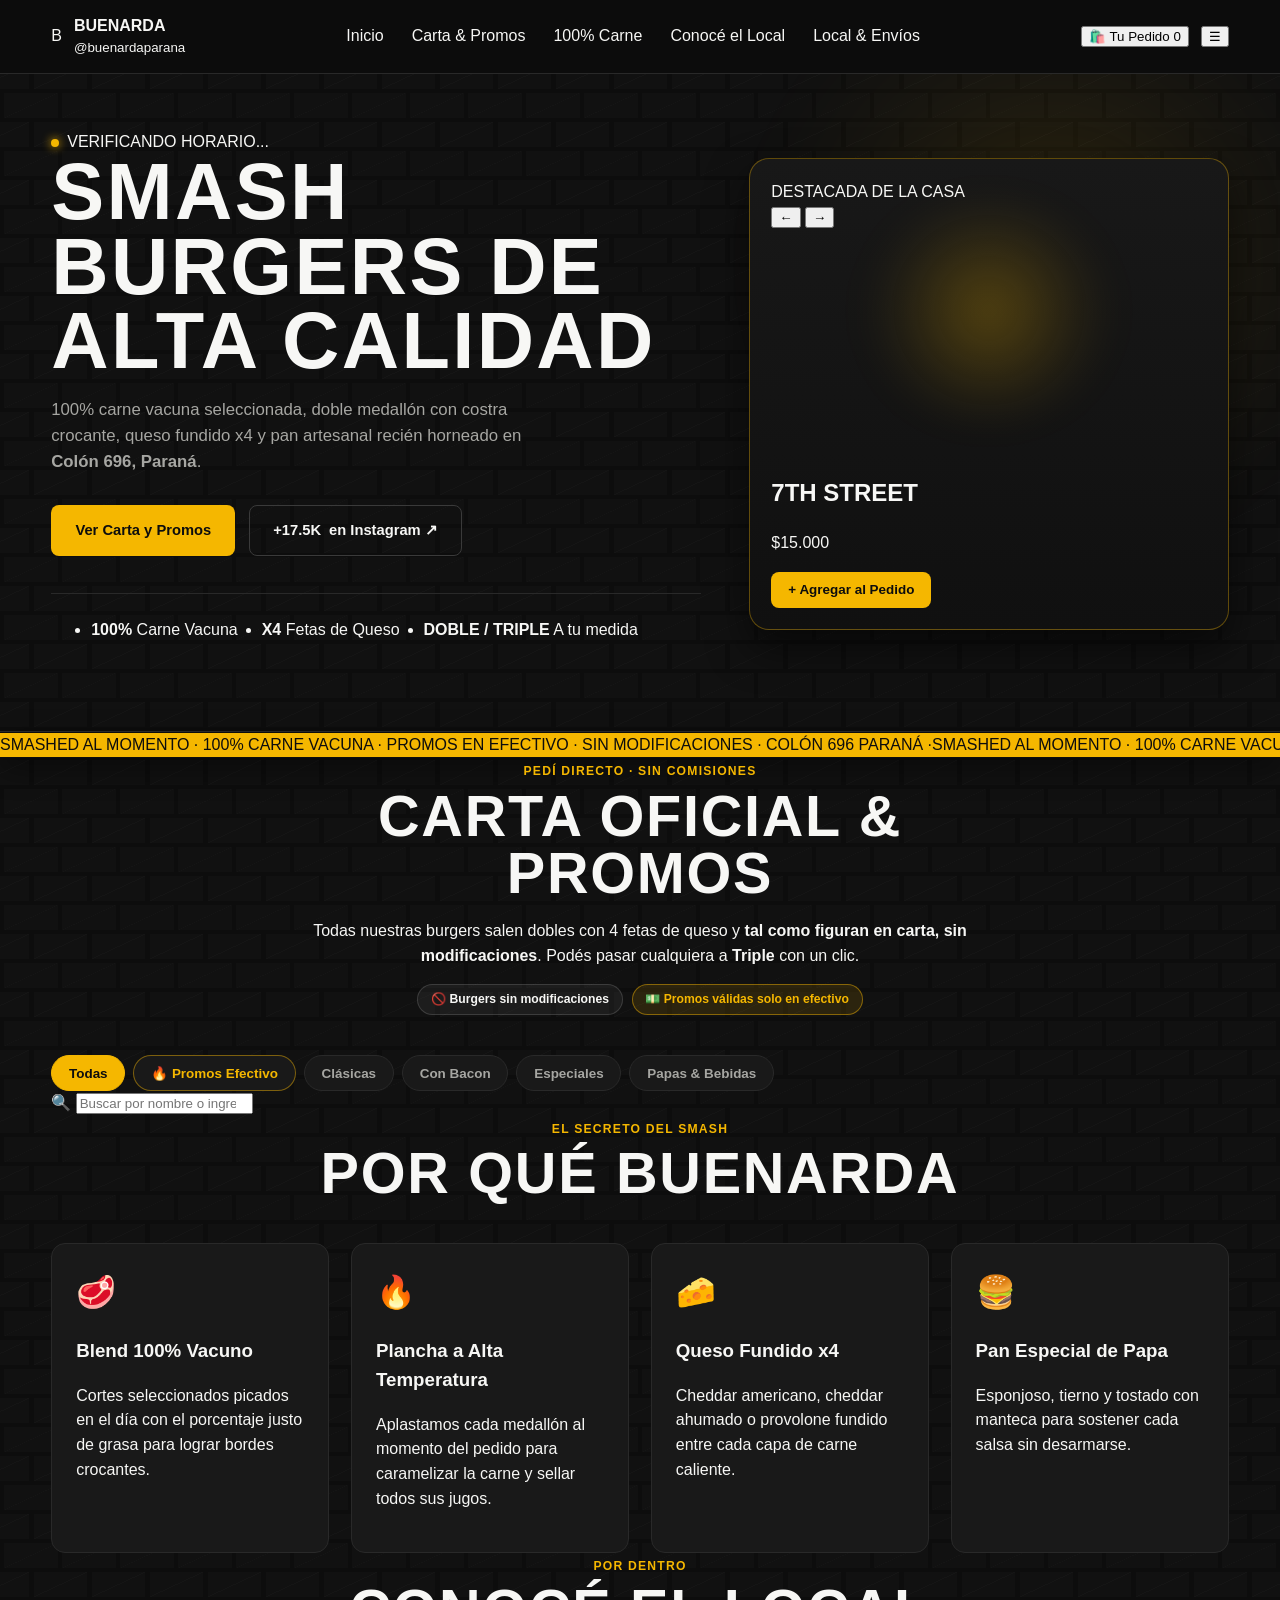
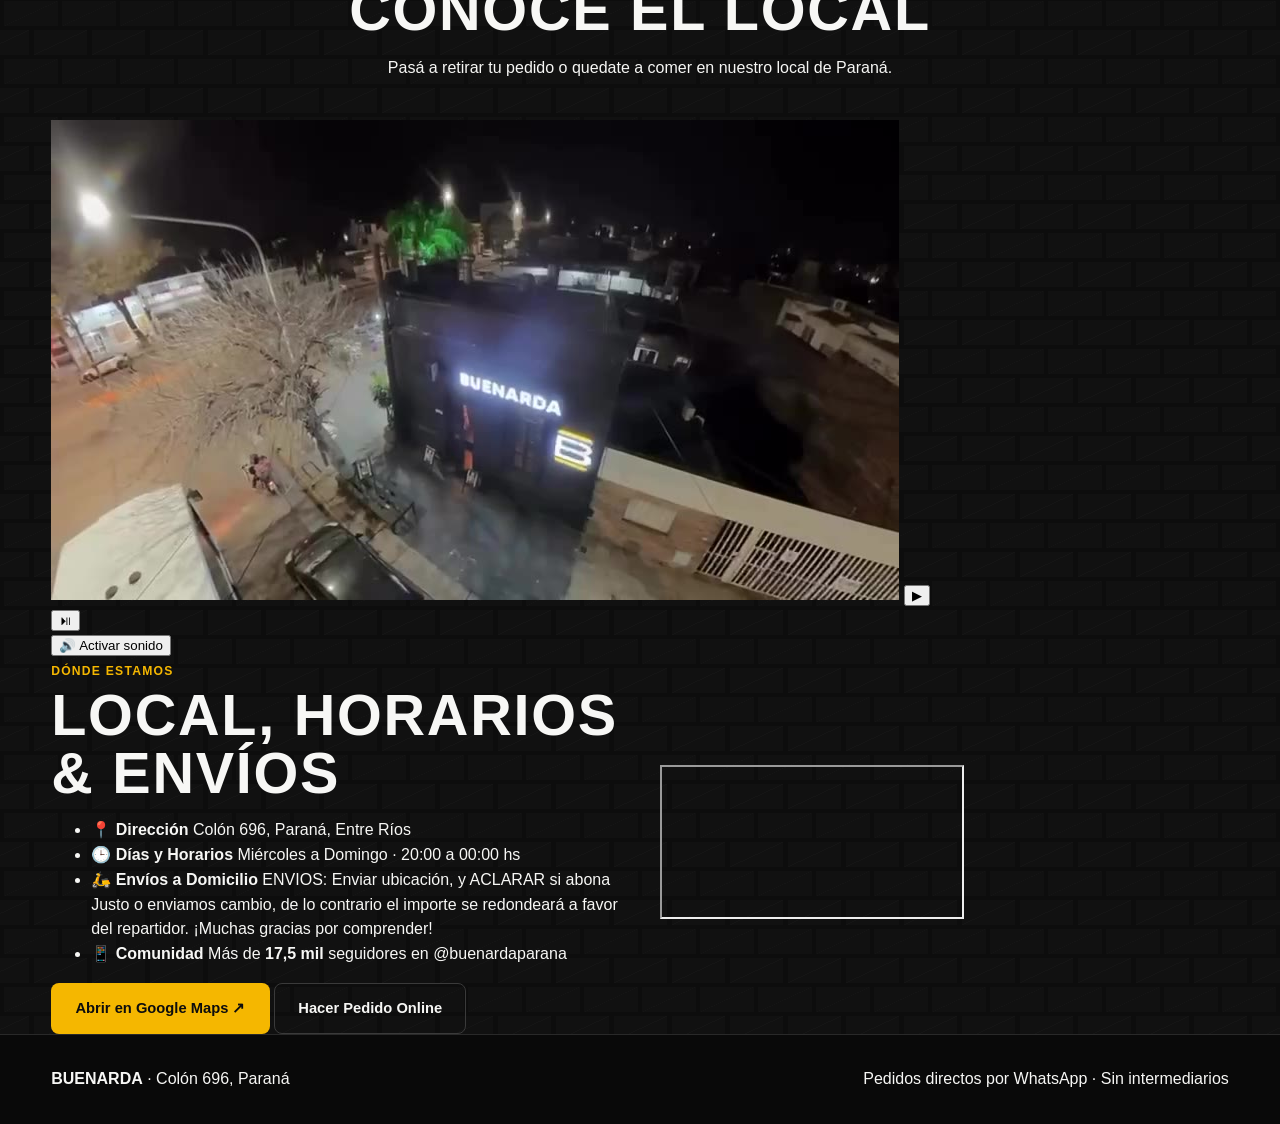
==== commit 1b46fd66: "Add files via upload" ====
--- a/index.html
+++ b/index.html
@@ -1,643 +1,586 @@
 <!DOCTYPE html>
 <html lang="es">
-<head>
-  <meta charset="UTF-8" />
-  <meta name="viewport" content="width=device-width, initial-scale=1.0" />
-  <title>BUENARDA | Hamburguesas de Alta Calidad · Paraná</title>
-  <meta name="description" content="Hamburguesas de alta calidad | 100% Carne. Abierto de miércoles a domingo en Colón 696, Paraná, Entre Ríos." />
-  <link rel="preconnect" href="https://fonts.googleapis.com" />
-  <link rel="preconnect" href="https://fonts.gstatic.com" crossorigin />
-  <link href="https://fonts.googleapis.com/css2?family=Bebas+Neue&family=JetBrains+Mono:wght@500;700;800&family=Plus+Jakarta+Sans:wght@400;500;600;700;800&display=swap" rel="stylesheet" />
-  <meta name="theme-color" content="#0d0d0d" />
-
-  <!-- Vista previa al compartir (WhatsApp, Instagram, Facebook, X) -->
-  <meta property="og:type" content="website" />
-  <meta property="og:locale" content="es_AR" />
-  <meta property="og:site_name" content="BUENARDA" />
-  <meta property="og:title" content="BUENARDA | Hamburguesas de alta calidad · Paraná" />
-  <meta property="og:description" content="100% carne vacuna, doble medallón y queso x4. Colón 696, Paraná. Miércoles a domingo de 20 a 00 hs. Pedí por WhatsApp." />
-  <meta property="og:image" content="assets/og-image.jpg" />
-  <meta property="og:image:width" content="1200" />
-  <meta property="og:image:height" content="630" />
-  <meta name="twitter:card" content="summary_large_image" />
-
-  <!-- Íconos -->
-  <link rel="icon" href="favicon.svg" type="image/svg+xml" />
-  <link rel="icon" href="assets/icons/favicon-32.png" sizes="32x32" type="image/png" />
-  <link rel="apple-touch-icon" href="assets/icons/apple-touch-icon.png" />
-  <link rel="manifest" href="site.webmanifest" />
-
-  <!-- Datos estructurados para Google -->
-  <script type="application/ld+json">
-  {
-    "@context": "https://schema.org",
-    "@type": "Restaurant",
-    "name": "Buenarda",
-    "alternateName": "@buenardaparana",
-    "description": "Hamburguesas de alta calidad, 100% carne vacuna.",
-    "servesCuisine": "Hamburguesas",
-    "priceRange": "$$",
-    "address": {
-      "@type": "PostalAddress",
-      "streetAddress": "Colón 696",
-      "addressLocality": "Paraná",
-      "addressRegion": "Entre Ríos",
-      "postalCode": "E3100",
-      "addressCountry": "AR"
-    },
-    "openingHoursSpecification": [
-      {
-        "@type": "OpeningHoursSpecification",
-        "dayOfWeek": ["Wednesday", "Thursday", "Friday", "Saturday", "Sunday"],
-        "opens": "20:00",
-        "closes": "00:00"
-      }
-    ],
-    "hasMap": "https://www.google.com/maps/search/?api=1&query=Colon+696+Parana+Entre+Rios",
-    "sameAs": ["https://www.instagram.com/buenardaparana/"]
-  }
-  </script>
-
-  <!-- Activa las animaciones de entrada solo si hay JavaScript -->
-  <script>document.documentElement.classList.add('js');</script>
-
-  <link rel="stylesheet" href="styles.css" />
-  <link rel="stylesheet" href="wow.css" /> <!-- Capa Neón + Lab (aditiva). Para quitarla, borrá esta línea y la de wow.js -->
-  <script src="menu-data.js" defer></script>
-  <script src="app.js" defer></script>
-  <script src="wow.js" defer></script>
-</head>
-<body>
-  <!-- Barra superior de estado y horarios -->
-  <div class="top-banner">
-    <div class="container top-banner__inner">
-      <span class="status-pill" id="openStatus" role="status">
-        <span class="status-dot" id="openStatusDot" aria-hidden="true"></span>
-        <span id="openStatusText">MIÉRCOLES A DOMINGO · 20:00 A 00:00 HS</span>
-      </span>
-      <span class="top-banner__location">📍 <span data-bind="shortAddress">Colón 696 — Paraná</span> · <span data-bind="hoursLabel">Mié a Dom 20:00 a 00:00 hs</span></span>
-    </div>
-  </div>
-
-  <!-- Navegación principal -->
-  <header class="navbar" id="navbar">
-    <div class="container navbar__inner">
-      <a href="#inicio" class="brand" aria-label="BUENARDA Inicio">
-        <svg class="brand__logo" viewBox="0 0 100 100" width="46" height="46" role="img" aria-label="Logo Buenarda">
-          <circle cx="50" cy="50" r="48" fill="#0D0D0D" stroke="#2A2A2A" stroke-width="2" />
-          <rect x="27" y="18" width="46" height="11" rx="4" fill="var(--cheddar)" />
-          <path d="M27 33 H57 C66 33 72 37.5 72 43.5 C72 47.5 69 50.2 64.5 51.5 C70 52.8 73.5 56 73.5 60.8 C73.5 67 67 71 57.5 71 H27 V61 H56 C60 61 62.5 59.5 62.5 57.2 C62.5 55 60 53.5 56 53.5 H27 V46.5 H55 C59 46.5 61.2 45 61.2 42.8 C61.2 40.6 59 39.2 55 39.2 H27 Z" fill="#F7F7F5" />
-          <rect x="27" y="75" width="46" height="11" rx="4" fill="var(--cheddar)" />
-        </svg>
-        <div class="brand__text">
-          <span class="brand__title" data-bind="brandName">BUENARDA</span>
-          <span class="brand__handle" data-bind="brandHandle">@buenardaparana</span>
-        </div>
-      </a>
-
-      <nav class="nav-links" id="navLinks" aria-label="Navegación principal">
-        <a href="#inicio" class="nav-links__item">Inicio</a>
-        <a href="#carta" class="nav-links__item">Carta Oficial</a>
-        <a href="#calidad" class="nav-links__item">100% Carne</a>
-        <a href="#local" class="nav-links__item">Conocé el Local</a>
-        <a href="#ubicacion" class="nav-links__item">Local & Horarios</a>
-      </nav>
-
-      <div class="navbar__actions">
-        <button type="button" class="btn-cart" id="openCartBtn" aria-label="Abrir carrito de pedido">
-          <svg width="20" height="20" viewBox="0 0 24 24" fill="none" stroke="currentColor" stroke-width="2.2" stroke-linecap="round" stroke-linejoin="round" aria-hidden="true">
-            <path d="M6 2 3 6v14a2 2 0 0 0 2 2h14a2 2 0 0 0 2-2V6l-3-4Z" />
-            <path d="M3 6h18" />
-            <path d="M16 10a4 4 0 0 1-8 0" />
-          </svg>
-          <span class="btn-cart__label">Tu Pedido</span>
-          <span class="btn-cart__badge" id="cartCountBadge">0</span>
-        </button>
-
-        <button type="button" class="btn-menu-toggle" id="mobileMenuBtn" aria-label="Abrir menú" aria-expanded="false">
-          <span></span>
-          <span></span>
-          <span></span>
-        </button>
+  <head>
+    <meta charset="UTF-8" />
+    <meta name="viewport" content="width=device-width, initial-scale=1.0" />
+    <title>BUENARDA | Hamburguesas de Alta Calidad · Paraná</title>
+    <meta
+      name="description"
+      content="Smash burgers 100% carne vacuna en Paraná. Pedí online con retiro en Colón 696 o delivery."
+    />
+    <meta name="theme-color" content="#0d0d0d" />
+    <link rel="preconnect" href="https://fonts.googleapis.com" />
+    <link rel="preconnect" href="https://fonts.gstatic.com" crossorigin />
+    <link
+      href="https://fonts.googleapis.com/css2?family=Anton&family=Inter:wght@400;500;600;700;800&family=JetBrains+Mono:wght@500;700;800&display=swap"
+      rel="stylesheet"
+    />
+    <link rel="stylesheet" href="styles.css" />
+  </head>
+  <body>
+    <!-- Barra de navegación -->
+    <header class="navbar" id="navbar">
+      <div class="container navbar__inner">
+        <a href="#inicio" class="brand" aria-label="Inicio Buenarda">
+          <span class="brand__mark" aria-hidden="true">B</span>
+          <span class="brand__text">
+            <strong data-bind="brandName">BUENARDA</strong>
+            <small data-bind="brandHandle">@buenardaparana</small>
+          </span>
+        </a>
+
+        <nav class="nav-links" id="navLinks" aria-label="Navegación principal">
+          <a href="#inicio">Inicio</a>
+          <a href="#carta">Carta & Promos</a>
+          <a href="#calidad">100% Carne</a>
+          <a href="#recorrido">Conocé el Local</a>
+          <a href="#ubicacion">Local & Envíos</a>
+        </nav>
+
+        <div class="navbar__actions">
+          <button type="button" class="cart-trigger" id="openCartBtn" aria-label="Abrir tu pedido">
+            <span aria-hidden="true">🛍️</span>
+            <span class="cart-trigger__label">Tu Pedido</span>
+            <span class="cart-trigger__badge" id="cartCountBadge">0</span>
+          </button>
+
+          <button
+            type="button"
+            class="mobile-menu-btn"
+            id="mobileMenuBtn"
+            aria-label="Abrir menú"
+            aria-expanded="false"
+            aria-controls="navLinks"
+          >
+            ☰
+          </button>
+        </div>
+      </div>
+    </header>
+
+    <main>
+      <!-- Portada / Hero -->
+      <section class="hero" id="inicio">
+        <div class="hero__ambient" aria-hidden="true"></div>
+        <div class="container hero__grid">
+          <div class="hero__copy reveal">
+            <div class="status-pill" role="status" aria-live="polite">
+              <span class="status-dot" id="openStatusDot"></span>
+              <span id="openStatusText">VERIFICANDO HORARIO...</span>
+            </div>
+
+            <h1 class="hero__title">
+              SMASH BURGERS
+              <span>DE ALTA CALIDAD</span>
+            </h1>
+
+            <p class="hero__subtitle">
+              100% carne vacuna seleccionada, doble medallón con costra crocante, queso fundido x4 y pan artesanal
+              recién horneado en <strong data-bind="brandAddress">Colón 696, Paraná</strong>.
+            </p>
+
+            <div class="hero__cta">
+              <a href="#carta" class="btn btn--primary">Ver Carta y Promos</a>
+              <a
+                href="https://www.instagram.com/buenardaparana/"
+                target="_blank"
+                rel="noopener noreferrer"
+                class="btn btn--ghost"
+                data-bind="igLink"
+              >
+                <span data-bind="igShort">+17.5K</span> en Instagram ↗
+              </a>
+            </div>
+
+            <ul class="hero__stats" aria-label="Diferenciales">
+              <li>
+                <strong>100%</strong>
+                <span>Carne Vacuna</span>
+              </li>
+              <li>
+                <strong>X4</strong>
+                <span>Fetas de Queso</span>
+              </li>
+              <li>
+                <strong>DOBLE / TRIPLE</strong>
+                <span>A tu medida</span>
+              </li>
+            </ul>
+          </div>
+
+          <!-- Vitrina interactiva de burgers -->
+          <div class="hero__showcase reveal">
+            <div class="ambient-glow" aria-hidden="true"></div>
+            <div class="showcase-card story-card">
+              <div class="story-card__glow" aria-hidden="true"></div>
+              <div class="showcase-card__header">
+                <span class="showcase-card__tag">DESTACADA DE LA CASA</span>
+                <div class="showcase-card__arrows">
+                  <button type="button" class="icon-btn" id="prevHeroBurger" aria-label="Hamburguesa anterior">←</button>
+                  <button type="button" class="icon-btn" id="nextHeroBurger" aria-label="Siguiente hamburguesa">→</button>
+                </div>
+              </div>
+
+              <div class="showcase-card__visual story-card__visual" id="heroBurgerVisual"></div>
+
+              <div class="showcase-card__body">
+                <div class="showcase-card__title-row">
+                  <h2 id="heroBurgerName">7TH STREET</h2>
+                  <span class="showcase-card__price" id="heroBurgerPrice">$15.000</span>
+                </div>
+                <p id="heroBurgerDesc"></p>
+
+                <div class="showcase-card__footer">
+                  <div class="story-dots" id="heroDots"></div>
+                  <button type="button" class="btn btn--primary btn--sm" id="addHeroBurgerBtn">
+                    + Agregar al Pedido
+                  </button>
+                </div>
+              </div>
+            </div>
+          </div>
+        </div>
+      </section>
+
+      <!-- Cinta cinética urbana -->
+      <div class="marquee-bar marquee" aria-hidden="true">
+        <div class="marquee-track marquee__track" id="marqueeTrack">
+          <span>
+            SMASHED AL MOMENTO · 100% CARNE VACUNA · PROMOS EN EFECTIVO · SIN MODIFICACIONES · COLÓN 696 PARANÁ ·
+          </span>
+          <span>
+            SMASHED AL MOMENTO · 100% CARNE VACUNA · PROMOS EN EFECTIVO · SIN MODIFICACIONES · COLÓN 696 PARANÁ ·
+          </span>
+        </div>
+      </div>
+
+      <!-- Carta Oficial -->
+      <section class="section" id="carta">
+        <div class="container">
+          <!-- Banner Promo Destacada -->
+          <div class="night-promo" id="nightPromoCard" hidden>
+            <div class="night-promo__glow" aria-hidden="true"></div>
+            <div class="night-promo__content">
+              <span class="night-promo__badge" id="promoBadge">💵 PROMO OFICIAL · SOLO EFECTIVO</span>
+              <h2 class="night-promo__title" id="promoTitle">X2 BACON CHEESE + PAPAS FRITAS</h2>
+              <p class="night-promo__subtitle" id="promoText">
+                2x Bacon Cheese Burger Doble + Papas Fritas · Válido únicamente abonando en efectivo.
+              </p>
+            </div>
+            <div class="night-promo__action">
+              <div class="night-promo__prices">
+                <span class="night-promo__old" id="promoOldPrice" hidden>$30.000</span>
+                <span class="night-promo__price" id="promoPrice">$28.000</span>
+              </div>
+              <button type="button" class="btn btn--primary" id="promoActionBtn">Pedir Promo</button>
+            </div>
+          </div>
+
+          <div class="section-header reveal">
+            <span class="section-eyebrow">PEDÍ DIRECTO · SIN COMISIONES</span>
+            <h2 class="section-title">CARTA OFICIAL & PROMOS</h2>
+            <p class="section-desc">
+              Todas nuestras burgers salen dobles con 4 fetas de queso y
+              <strong>tal como figuran en carta, sin modificaciones</strong>. Podés pasar cualquiera a
+              <strong>Triple</strong> con un clic.
+            </p>
+            <div class="policy-pills" aria-label="Condiciones del pedido">
+              <span class="policy-pill">🚫 Burgers sin modificaciones</span>
+              <span class="policy-pill policy-pill--cash">💵 Promos válidas solo en efectivo</span>
+            </div>
+          </div>
+
+          <div class="menu-controls reveal">
+            <div class="filter-tabs" id="filterTabs" role="tablist" aria-label="Categorías del menú">
+              <button type="button" class="filter-tab is-active" data-filter="all">Todas</button>
+              <button type="button" class="filter-tab filter-tab--promo" data-filter="promos">
+                🔥 Promos Efectivo
+              </button>
+              <button type="button" class="filter-tab" data-filter="clasicas">Clásicas</button>
+              <button type="button" class="filter-tab" data-filter="bacon">Con Bacon</button>
+              <button type="button" class="filter-tab" data-filter="especiales">Especiales</button>
+              <button type="button" class="filter-tab" data-filter="extras">Papas & Bebidas</button>
+            </div>
+
+            <label class="search-box" aria-label="Buscar en la carta">
+              <span aria-hidden="true">🔍</span>
+              <input
+                type="search"
+                id="menuSearchInput"
+                placeholder="Buscar por nombre o ingrediente (ej. promo, bacon, provolone)"
+              />
+            </label>
+          </div>
+
+          <div class="menu-grid" id="menuGrid"></div>
+        </div>
+      </section>
+
+      <!-- Pilares de calidad -->
+      <section class="section section--alt" id="calidad">
+        <div class="container">
+          <div class="section-header reveal">
+            <span class="section-eyebrow">EL SECRETO DEL SMASH</span>
+            <h2 class="section-title">POR QUÉ BUENARDA</h2>
+          </div>
+
+          <div class="pillars-grid">
+            <article class="pillar-card reveal">
+              <span class="pillar-card__icon" aria-hidden="true">🥩</span>
+              <h3>Blend 100% Vacuno</h3>
+              <p>Cortes seleccionados picados en el día con el porcentaje justo de grasa para lograr bordes crocantes.</p>
+            </article>
+
+            <article class="pillar-card reveal">
+              <span class="pillar-card__icon" aria-hidden="true">🔥</span>
+              <h3>Plancha a Alta Temperatura</h3>
+              <p>Aplastamos cada medallón al momento del pedido para caramelizar la carne y sellar todos sus jugos.</p>
+            </article>
+
+            <article class="pillar-card reveal">
+              <span class="pillar-card__icon" aria-hidden="true">🧀</span>
+              <h3>Queso Fundido x4</h3>
+              <p>Cheddar americano, cheddar ahumado o provolone fundido entre cada capa de carne caliente.</p>
+            </article>
+
+            <article class="pillar-card reveal">
+              <span class="pillar-card__icon" aria-hidden="true">🍔</span>
+              <h3>Pan Especial de Papa</h3>
+              <p>Esponjoso, tierno y tostado con manteca para sostener cada salsa sin desarmarse.</p>
+            </article>
+          </div>
+        </div>
+      </section>
+
+      <!-- Recorrido por el local -->
+      <section class="section" id="recorrido">
+        <div class="container">
+          <div class="section-header reveal">
+            <span class="section-eyebrow">POR DENTRO</span>
+            <h2 class="section-title">CONOCÉ EL LOCAL</h2>
+            <p class="section-desc">Pasá a retirar tu pedido o quedate a comer en nuestro local de Paraná.</p>
+          </div>
+
+          <div class="tour-player reveal" id="tourPlayer">
+            <video
+              id="tourVideo"
+              poster="assets/buenarda-local-poster.jpg"
+              muted
+              loop
+              playsinline
+              preload="metadata"
+            >
+              <source id="tourVideoSource" src="assets/buenarda-local.mp4" type="video/mp4" />
+            </video>
+
+            <div class="tour-error" id="tourError" hidden>
+              <p><strong>No se pudo cargar el video del local.</strong></p>
+              <p>Verificá que el archivo esté en <code>assets/buenarda-local.mp4</code> en formato MP4 (H.264).</p>
+            </div>
+
+            <button type="button" class="tour-play-overlay" id="tourPlayBtn" aria-label="Reproducir video">
+              ▶
+            </button>
+
+            <div class="tour-controls">
+              <button type="button" class="tour-btn" id="tourToggleBtn" aria-label="Pausar video">⏯</button>
+              <div
+                class="tour-progress"
+                id="tourProgress"
+                role="progressbar"
+                aria-valuemin="0"
+                aria-valuemax="100"
+                aria-valuenow="0"
+              >
+                <div class="tour-progress__fill" id="tourProgressFill"></div>
+              </div>
+              <button type="button" class="tour-btn tour-btn--sound" id="tourSoundBtn" aria-pressed="false">
+                🔊 <span id="tourSoundLabel">Activar sonido</span>
+              </button>
+            </div>
+          </div>
+        </div>
+      </section>
+
+      <!-- Reseñas -->
+      <section class="section section--alt" id="resenas" hidden>
+        <div class="container">
+          <div class="section-header">
+            <span class="section-eyebrow">COMUNIDAD BUENARDA</span>
+            <h2 class="section-title">LO QUE DICEN EN PARANÁ</h2>
+          </div>
+          <div class="reviews-grid" id="reviewsList"></div>
+        </div>
+      </section>
+
+      <!-- Ubicación, Horarios y Regla de Envíos -->
+      <section class="section section--alt" id="ubicacion">
+        <div class="container location-grid">
+          <div class="location-card reveal">
+            <span class="section-eyebrow">DÓNDE ESTAMOS</span>
+            <h2 class="section-title">LOCAL, HORARIOS & ENVÍOS</h2>
+
+            <ul class="location-list">
+              <li>
+                <strong>📍 Dirección</strong>
+                <span data-bind="brandAddress">Colón 696, Paraná, Entre Ríos</span>
+              </li>
+              <li>
+                <strong>🕒 Días y Horarios</strong>
+                <span id="hoursSummaryText">Miércoles a Domingo · 20:00 a 00:00 hs</span>
+              </li>
+              <li>
+                <strong>🛵 Envíos a Domicilio</strong>
+                <span id="shippingPolicyPublicText">
+                  ENVIOS: Enviar ubicación, y ACLARAR si abona Justo o enviamos cambio, de lo contrario el importe se
+                  redondeará a favor del repartidor. ¡Muchas gracias por comprender!
+                </span>
+              </li>
+              <li>
+                <strong>📱 Comunidad</strong>
+                <span>
+                  Más de <strong data-bind="igLong">17,5 mil</strong> seguidores en
+                  <a
+                    href="https://www.instagram.com/buenardaparana/"
+                    target="_blank"
+                    rel="noopener noreferrer"
+                    data-bind="igLink"
+                  >
+                    <span data-bind="brandHandle">@buenardaparana</span>
+                  </a>
+                </span>
+              </li>
+            </ul>
+
+            <div class="location-actions">
+              <a
+                href="https://www.google.com/maps/search/?api=1&query=Col%C3%B3n+696+Paran%C3%A1+Entre+R%C3%ADos"
+                target="_blank"
+                rel="noopener noreferrer"
+                class="btn btn--primary"
+                data-bind="mapsLink"
+              >
+                Abrir en Google Maps ↗
+              </a>
+              <a href="#carta" class="btn btn--ghost">Hacer Pedido Online</a>
+            </div>
+          </div>
+
+          <div class="map-frame reveal">
+            <iframe
+              title="Ubicación de Buenarda en Colón 696, Paraná"
+              src="https://www.openstreetmap.org/export/embed.html?bbox=-60.5345%2C-31.7375%2C-60.5225%2C-31.7295&layer=mapnik&marker=-31.7335%2C-60.5285"
+              loading="lazy"
+            ></iframe>
+          </div>
+        </div>
+      </section>
+    </main>
+
+    <!-- Footer -->
+    <footer class="footer">
+      <div class="container footer__inner">
+        <div>
+          <strong data-bind="brandName">BUENARDA</strong> · <span data-bind="brandAddress">Colón 696, Paraná</span>
+        </div>
+        <div>Pedidos directos por WhatsApp · Sin intermediarios</div>
+      </div>
+    </footer>
+
+    <!-- Barra flotante móvil cuando hay productos en el carrito -->
+    <button type="button" class="mobile-cart-bar" id="mobileCartBar" hidden>
+      <span>🛍️ Ver Pedido (<strong id="mobileCartCount">0 productos</strong>)</span>
+      <strong id="mobileCartTotal">$0</strong>
+    </button>
+
+    <!-- Drawer lateral del carrito -->
+    <div class="cart-overlay" id="cartOverlay" hidden></div>
+    <aside
+      class="cart-drawer"
+      id="cartDrawer"
+      role="dialog"
+      aria-modal="true"
+      aria-label="Tu pedido"
+      aria-hidden="true"
+      inert
+    >
+      <div class="cart-drawer__header">
+        <div>
+          <h2>TU PEDIDO</h2>
+          <small>Las burgers salen con lo que incluyen · Sin modificaciones</small>
+        </div>
+        <button type="button" class="icon-btn" id="closeCartBtn" aria-label="Cerrar carrito">✕</button>
+      </div>
+
+      <div class="cart-notice" id="cartOpenNotice" hidden></div>
+
+      <div class="cart-drawer__body" id="cartItemsContainer"></div>
+
+      <div class="cart-drawer__footer">
+        <div class="delivery-toggle" role="group" aria-label="Modalidad de entrega">
+          <button type="button" class="delivery-btn is-active" data-delivery="retiro" aria-pressed="true">
+            🏪 Retiro en Local
+          </button>
+          <button type="button" class="delivery-btn" data-delivery="delivery" aria-pressed="false">
+            🛵 Delivery
+          </button>
+        </div>
+
+        <div class="checkout-fields">
+          <input type="text" id="customerName" placeholder="Tu nombre *" autocomplete="name" />
+
+          <!-- Regla oficial de envíos al seleccionar Delivery -->
+          <div class="shipping-rule-box" id="shippingRuleBox" hidden>
+            <strong>🛵 IMPORTANTE PARA ENVÍOS:</strong>
+            <p id="shippingRuleCartText">
+              Enviar ubicación por WhatsApp y ACLARAR si abona Justo o enviamos cambio, de lo contrario el importe se
+              redondeará a favor del repartidor. ¡Muchas gracias por comprender!
+            </p>
+          </div>
+
+          <div id="deliveryZoneWrap" hidden>
+            <select id="deliveryZoneSelect" aria-label="Zona de envío"></select>
+          </div>
+
+          <input
+            type="text"
+            id="customerAddress"
+            placeholder="Dirección de entrega (calle, número y entre calles) *"
+            autocomplete="street-address"
+            hidden
+          />
+
+          <!-- Aviso automático cuando el carrito contiene Promos (Solo Efectivo) -->
+          <div class="promo-cash-notice" id="promoCashNotice" hidden>
+            💵 <strong>Promo Oficial en el carrito:</strong> las promos son válidas únicamente abonando en
+            <strong>efectivo</strong>.
+          </div>
+
+          <select id="paymentMethod" aria-label="Medio de pago">
+            <option value="Efectivo">💵 Pago en Efectivo</option>
+            <option value="Transferencia">📲 Transferencia Bancaria</option>
+            <option value="Mercado Pago">💳 Mercado Pago / QR</option>
+          </select>
+
+          <!-- Selector Pago Justo / Cambio cuando abona en Efectivo -->
+          <div class="cash-change-box" id="cashChangeBox">
+            <select id="cashChangeType" aria-label="¿Abonás justo o necesitás cambio?">
+              <option value="justo">💵 Abono Justo</option>
+              <option value="cambio">🪙 Necesito Cambio (aclarar con cuánto)</option>
+            </select>
+            <input
+              type="text"
+              id="cashPayAmount"
+              placeholder="¿Con cuánto abonás? (ej. $20.000 o $50.000) *"
+              hidden
+            />
+          </div>
+
+          <!-- Caja de Alias bancario con copiado en 1 toque -->
+          <div class="alias-card" id="aliasCard" hidden>
+            <div class="alias-card__top">
+              <div>
+                <span class="alias-card__label">ALIAS PARA TRANSFERIR</span>
+                <strong class="alias-card__value" id="transferAliasText">buenarda.parana.mp</strong>
+                <span class="alias-card__holder" id="transferHolderText"></span>
+              </div>
+              <button type="button" class="alias-card__copy" id="copyAliasBtn">📋 Copiar Alias</button>
+            </div>
+            <p class="alias-card__hint">Recordá adjuntar el comprobante en el chat de WhatsApp al enviar.</p>
+          </div>
+
+          <input
+            type="text"
+            id="orderNotes"
+            placeholder="Aclaración de entrega (ej. timbre roto, portón negro — burgers sin modificaciones)"
+          />
+        </div>
+
+        <div class="cart-totals">
+          <div class="cart-totals__row">
+            <span>Subtotal</span>
+            <strong id="cartSubtotal">$0</strong>
+          </div>
+          <div class="cart-totals__row" id="cartShippingRow" hidden>
+            <span>Envío</span>
+            <strong id="cartShipping">A confirmar</strong>
+          </div>
+          <div class="cart-totals__row cart-totals__row--total">
+            <span>Total Estimado</span>
+            <strong id="cartTotal">$0</strong>
+          </div>
+        </div>
+
+        <div class="cart-actions">
+          <button type="button" class="btn btn--whatsapp" id="sendWhatsappBtn">
+            Enviar Pedido por WhatsApp →
+          </button>
+          <button type="button" class="btn btn--ghost btn--sm" id="copyOrderBtn">Copiar detalle</button>
+        </div>
+      </div>
+    </aside>
+
+    <!-- Modal Ticket de Comanda Térmica Animado -->
+    <div class="ticket-overlay" id="ticketOverlay" role="dialog" aria-modal="true" aria-label="Comanda generada" hidden>
+      <div class="ticket-printer">
+        <div class="ticket-printer__slot" aria-hidden="true">COMANDA DIGITAL · IMPRESIÓN EN COCINA</div>
+        <article class="thermal-ticket" id="ticketPaper">
+          <header class="thermal-ticket__head">
+            <span class="thermal-ticket__brand" id="ticketBrand">BUENARDA</span>
+            <span class="thermal-ticket__sub">COMANDA DIGITAL DE COCINA</span>
+            <div class="thermal-ticket__meta">
+              <strong id="ticketCode">#BN-0000</strong>
+              <span id="ticketDateTime">19/11/2026 · 21:00 hs</span>
+            </div>
+          </header>
+
+          <div class="thermal-ticket__divider" aria-hidden="true">----------------------------------------</div>
+
+          <div class="thermal-ticket__customer">
+            <div><strong>Cliente:</strong> <span id="ticketCustomer">—</span></div>
+            <div><strong>Entrega:</strong> <span id="ticketMode">—</span></div>
+            <div><strong>Pago:</strong> <span id="ticketPayment">—</span></div>
+          </div>
+
+          <div class="thermal-ticket__divider" aria-hidden="true">----------------------------------------</div>
+
+          <div class="thermal-ticket__items" id="ticketItems"></div>
+
+          <div class="thermal-ticket__divider" aria-hidden="true">----------------------------------------</div>
+
+          <div class="thermal-ticket__totals">
+            <div class="ticket-total-row"><span>Subtotal</span><strong id="ticketSubtotal">$0</strong></div>
+            <div class="ticket-total-row" id="ticketShippingRow" hidden>
+              <span>Envío</span><strong id="ticketShipping">$0</strong>
+            </div>
+            <div class="ticket-total-row ticket-total-row--grand">
+              <span>TOTAL</span><strong id="ticketTotal">$0</strong>
+            </div>
+          </div>
+
+          <div class="thermal-ticket__stamp" aria-hidden="true">ENVIANDO A COCINA ✓</div>
+          <p class="thermal-ticket__footer">Burgers sin modificaciones · Colón 696, Paraná</p>
+        </article>
+
+        <div class="ticket-printer__actions">
+          <a
+            href="#"
+            target="_blank"
+            rel="noopener noreferrer"
+            class="btn btn--whatsapp"
+            id="ticketWhatsappLink"
+          >
+            Abrir WhatsApp ahora →
+          </a>
+          <button type="button" class="btn btn--ghost btn--sm" id="closeTicketBtn">Volver a la carta</button>
+        </div>
       </div>
     </div>
-  </header>
-
-  <main>
-    <!-- Hero Section -->
-    <section class="hero" id="inicio">
-      <div class="hero__ambient" aria-hidden="true"></div>
-      <div class="container hero__grid">
-        <div class="hero__content">
-          <div class="hero__eyebrow">
-            <span class="badge-cheddar">100% CARNE VACUNA</span>
-            <span class="badge-outline" data-bind="cityUpper">PARANÁ · ENTRE RÍOS</span>
-          </div>
-          <h1 class="hero__title">
-            HAMBURGUESAS DE <span class="text-cheddar">ALTA CALIDAD</span>
-          </h1>
-          <p class="hero__subtitle">
-            Pan especial Buenarda, doble medallón 100% carne vacuna con costra perfecta,
-            queso cheddar fundido x4 y nuestras salsas artesanales de la casa.
-          </p>
-
-          <div class="hero__cta">
-            <a href="#carta" class="btn btn--primary">Ver Carta Completa</a>
-            <a href="#ubicacion" class="btn btn--ghost">Cómo Llegar · <span data-bind="streetOnly">Colón 696</span></a>
-          </div>
-
-          <div class="hero__stats">
-            <div class="stat-item">
-              <strong class="stat-item__value" id="heroBurgersCount">8</strong>
-              <span class="stat-item__label">Burgers de Autor</span>
-            </div>
-            <div class="stat-divider" aria-hidden="true"></div>
-            <div class="stat-item">
-              <strong class="stat-item__value">100%</strong>
-              <span class="stat-item__label">Carne Vacuna</span>
-            </div>
-            <div class="stat-divider" aria-hidden="true"></div>
-            <div class="stat-item">
-              <strong class="stat-item__value" data-bind="igShort">+17.5K</strong>
-              <span class="stat-item__label">Comunidad IG</span>
-            </div>
-          </div>
-        </div>
-
-        <!-- Poster interactivo estilo Stories oficiales -->
-        <div class="hero__showcase">
-          <div class="story-card" id="heroShowcaseCard">
-            <div class="story-card__glow" aria-hidden="true"></div>
-            <div class="story-card__top">
-              <span class="story-card__tag">DESTACADA DE LA CARTA</span>
-              <div class="story-card__controls">
-                <button type="button" class="story-nav-btn" id="prevHeroBurger" aria-label="Hamburguesa anterior">‹</button>
-                <button type="button" class="story-nav-btn" id="nextHeroBurger" aria-label="Siguiente hamburguesa">›</button>
-              </div>
-            </div>
-
-            <div class="story-card__visual" id="heroBurgerVisual"></div>
-
-            <div class="story-card__info">
-              <div class="story-card__header">
-                <h2 class="story-card__name" id="heroBurgerName">7TH STREET</h2>
-                <span class="story-card__price" id="heroBurgerPrice">$11.800</span>
-              </div>
-              <p class="story-card__desc" id="heroBurgerDesc">
-                PAN ESPECIAL BUENARDA, DOBLE MEDALLÓN CARNE VACUNA, QUESO CHEDDAR AMERICANO X4, PEPINILLOS, CEBOLLA FRESCA BRUNOISE, SALSA THOUSAND ISLAND.
-              </p>
-              <div class="story-card__dots" id="heroDots" role="tablist" aria-label="Selector de hamburguesas destacadas"></div>
-              <button type="button" class="btn btn--primary btn--full" id="addHeroBurgerBtn">
-                + Agregar al Pedido
-              </button>
-            </div>
-          </div>
-        </div>
-      </div>
-    </section>
-
-    <!-- Cinta cinética urbana -->
-    <div class="marquee" aria-hidden="true">
-      <div class="marquee__track">
-        <div class="marquee__group">
-          <span>SMASHED AL MOMENTO</span><i>✦</i>
-          <span>100% CARNE VACUNA</span><i>✦</i>
-          <span>PAN ARTESANAL</span><i>✦</i>
-          <span data-bind="marqueeLocation">COLÓN 696 PARANÁ</span><i>✦</i>
-          <span>QUESO CHEDDAR X4</span><i>✦</i>
-          <span>SALSAS DE AUTOR</span><i>✦</i>
-        </div>
-        <div class="marquee__group">
-          <span>SMASHED AL MOMENTO</span><i>✦</i>
-          <span>100% CARNE VACUNA</span><i>✦</i>
-          <span>PAN ARTESANAL</span><i>✦</i>
-          <span data-bind="marqueeLocation">COLÓN 696 PARANÁ</span><i>✦</i>
-          <span>QUESO CHEDDAR X4</span><i>✦</i>
-          <span>SALSAS DE AUTOR</span><i>✦</i>
-        </div>
-      </div>
-    </div>
-
-    <!-- Sección Carta Oficial -->
-    <section class="menu-section" id="carta">
-      <div class="container">
-        <div class="section-header reveal">
-          <span class="section-eyebrow">CARTA OFICIAL <span data-bind="brandHandleUpper">@BUENARDAPARANA</span></span>
-          <h2 class="section-title">NUESTRAS <span class="text-cheddar">BURGERS</span> & ACOMPAÑAMIENTOS</h2>
-          <p class="section-subtitle">
-            Todas nuestras hamburguesas salen en versión <strong>Doble (x4 Queso)</strong> o podés llevarlas a <strong>Triple (+1 Medallón +2 Queso)</strong>.
-          </p>
-        </div>
-
-        <!-- Banner dinámico de Combo / Promo de la Noche (se maneja desde Google Sheets Config) -->
-        <div class="night-promo reveal" id="nightPromoCard" hidden>
-          <div class="night-promo__glow" aria-hidden="true"></div>
-          <div class="night-promo__content">
-            <span class="night-promo__badge" id="nightPromoBadge">🔥 PROMO DE LA NOCHE</span>
-            <h3 class="night-promo__title" id="nightPromoTitle">COMBO BUENARDA NIGHT</h3>
-            <p class="night-promo__subtitle" id="nightPromoSubtitle">2x 7th Street Doble + Papas Cheddar & Bacon</p>
-          </div>
-          <div class="night-promo__action">
-            <div class="night-promo__prices">
-              <span class="night-promo__old" id="nightPromoOldPrice">$30.500</span>
-              <strong class="night-promo__price" id="nightPromoPrice">$26.900</strong>
-            </div>
-            <button type="button" class="btn btn--primary" id="addPromoBtn">
-              + Agregar Combo
-            </button>
-          </div>
-        </div>
-
-        <!-- Barra de filtros y búsqueda -->
-        <div class="menu-toolbar">
-          <div class="filter-tabs" id="filterTabs" role="tablist" aria-label="Filtrar menú por categoría">
-            <button type="button" class="filter-tab is-active" data-filter="all">Todas</button>
-            <button type="button" class="filter-tab" data-filter="clasicas">Clásicas</button>
-            <button type="button" class="filter-tab" data-filter="bacon">Con Bacon</button>
-            <button type="button" class="filter-tab" data-filter="especiales">Especiales</button>
-            <button type="button" class="filter-tab" data-filter="extras">Papas & Bebidas</button>
-          </div>
-
-          <div class="search-box">
-            <svg width="18" height="18" viewBox="0 0 24 24" fill="none" stroke="currentColor" stroke-width="2" aria-hidden="true">
-              <circle cx="11" cy="11" r="8" />
-              <path d="m21 21-4.3-4.3" />
-            </svg>
-            <input
-              type="search"
-              id="menuSearchInput"
-              class="search-box__input"
-              placeholder="Buscar por ingrediente (ej. bacon, provolone, alioli...)"
-              aria-label="Buscar hamburguesa o ingrediente"
-            />
-          </div>
-        </div>
-
-        <!-- Grilla dinámica de productos -->
-        <div class="menu-grid" id="menuGrid">
-          <noscript>
-            <p class="menu-empty">Activá JavaScript para ver la carta, o escribinos por Instagram: <a href="https://www.instagram.com/buenardaparana/">@buenardaparana</a>.</p>
-          </noscript>
-        </div>
-      </div>
-    </section>
-
-    <!-- Pilares de Calidad -->
-    <section class="quality-section" id="calidad">
-      <div class="container">
-        <div class="section-header reveal">
-          <span class="section-eyebrow">EL SELLO <span data-bind="brandName">BUENARDA</span></span>
-          <h2 class="section-title">POR QUÉ SON <span class="text-cheddar">BUENARDAS</span></h2>
-        </div>
-
-        <div class="pillars-grid">
-          <article class="pillar-card reveal">
-            <div class="pillar-card__icon">🥩</div>
-            <h3 class="pillar-card__title">100% Carne Vacuna</h3>
-            <p class="pillar-card__text">
-              Blend seleccionado preparado en el día y sellado a la plancha para lograr una costra jugosa llena de sabor.
-            </p>
-          </article>
-
-          <article class="pillar-card reveal">
-            <div class="pillar-card__icon">🍔</div>
-            <h3 class="pillar-card__title">Pan Especial Buenarda</h3>
-            <p class="pillar-card__text">
-              Esponjoso, tierno y levemente tostado con manteca para contener cada medallón y salsa sin desarmarse.
-            </p>
-          </article>
-
-          <article class="pillar-card reveal">
-            <div class="pillar-card__icon">🧀</div>
-            <h3 class="pillar-card__title">Quesos x4 Fundidos</h3>
-            <p class="pillar-card__text">
-              Cheddar americano, cheddar ahumado o provolone fundidos entre capa y capa de carne caliente.
-            </p>
-          </article>
-
-          <article class="pillar-card reveal">
-            <div class="pillar-card__icon">🥣</div>
-            <h3 class="pillar-card__title">Salsas de Autor</h3>
-            <p class="pillar-card__text">
-              Salsa Buenarda, Thousand Island, Royale, Alioli y Barbacoa elaboradas para potenciar cada combinación.
-            </p>
-          </article>
-        </div>
-      </div>
-    </section>
-
-    <!-- Video: Recorrido por el local -->
-    <section class="tour-section" id="local">
-      <div class="container">
-        <div class="section-header reveal">
-          <span class="section-eyebrow">RECORRIDO POR EL LOCAL</span>
-          <h2 class="section-title">CONOCÉ <span class="text-cheddar" data-bind="brandName">BUENARDA</span> POR DENTRO</h2>
-          <p class="section-subtitle">
-            Desde la fachada en <span data-bind="streetOnly">Colón 696</span> hasta la barra: así te esperamos.
-          </p>
-        </div>
-
-        <figure class="video-player reveal" id="tourPlayer">
-          <video
-            class="video-player__media"
-            id="tourVideo"
-            poster="assets/buenarda-local-poster.jpg"
-            preload="auto"
-            autoplay
-            muted
-            loop
-            playsinline
-            aria-label="Recorrido en video por el local"
-          >
-            <source id="tourVideoSource" src="assets/buenarda-local.mp4" type="video/mp4" />
-            Tu navegador no soporta video HTML5.
-          </video>
-
-          <div class="video-player__error" id="tourError" role="alert" hidden>
-            <p>No se pudo cargar el video del local.</p>
-            <small>Verificá que el archivo esté en <code>assets/buenarda-local.mp4</code> en formato MP4 (H.264).</small>
-          </div>
-
-          <button type="button" class="video-player__play" id="tourPlayBtn" aria-label="Reproducir video">
-            <svg width="34" height="34" viewBox="0 0 24 24" fill="currentColor" aria-hidden="true">
-              <path d="M8 5.14v13.72a1 1 0 0 0 1.52.85l11.1-6.86a1 1 0 0 0 0-1.7L9.52 4.29A1 1 0 0 0 8 5.14Z" />
-            </svg>
-          </button>
-
-          <div class="video-player__bar">
-            <button type="button" class="video-player__ctrl" id="tourToggleBtn" aria-label="Pausar video">
-              <svg class="icon-pause" width="18" height="18" viewBox="0 0 24 24" fill="currentColor" aria-hidden="true">
-                <rect x="6" y="5" width="4" height="14" rx="1" />
-                <rect x="14" y="5" width="4" height="14" rx="1" />
-              </svg>
-              <svg class="icon-play" width="18" height="18" viewBox="0 0 24 24" fill="currentColor" aria-hidden="true">
-                <path d="M8 5.14v13.72a1 1 0 0 0 1.52.85l11.1-6.86a1 1 0 0 0 0-1.7L9.52 4.29A1 1 0 0 0 8 5.14Z" />
-              </svg>
-            </button>
-
-            <div class="video-player__progress" id="tourProgress" role="progressbar" aria-label="Progreso del video" aria-valuemin="0" aria-valuemax="100" aria-valuenow="0">
-              <span class="video-player__progress-fill" id="tourProgressFill"></span>
-            </div>
-
-            <button type="button" class="video-player__ctrl video-player__ctrl--sound" id="tourSoundBtn" aria-label="Activar sonido" aria-pressed="false">
-              <svg class="icon-muted" width="20" height="20" viewBox="0 0 24 24" fill="none" stroke="currentColor" stroke-width="2" stroke-linecap="round" stroke-linejoin="round" aria-hidden="true">
-                <path d="M11 5 6 9H2v6h4l5 4V5Z" />
-                <path d="m22 9-6 6" />
-                <path d="m16 9 6 6" />
-              </svg>
-              <svg class="icon-sound" width="20" height="20" viewBox="0 0 24 24" fill="none" stroke="currentColor" stroke-width="2" stroke-linecap="round" stroke-linejoin="round" aria-hidden="true">
-                <path d="M11 5 6 9H2v6h4l5 4V5Z" />
-                <path d="M15.5 8.5a5 5 0 0 1 0 7" />
-                <path d="M19 5a10 10 0 0 1 0 14" />
-              </svg>
-              <span class="video-player__ctrl-label" id="tourSoundLabel">Activar sonido</span>
-            </button>
-          </div>
-        </figure>
-
-        <ul class="tour-chips">
-          <li>📍 <span data-bind="shortAddress">Colón 696, Paraná</span></li>
-          <li>🕒 <span data-bind="hoursLabel">Mié a Dom · 20:00 a 00:00 hs</span></li>
-          <li>🍔 Welcome Burgers Lovers</li>
-        </ul>
-      </div>
-    </section>
-
-    <!-- Reseñas -->
-    <section class="reviews-section" id="resenas" hidden>
-      <div class="container">
-        <div class="section-header reveal">
-          <span class="section-eyebrow">LO QUE DICEN NUESTROS CLIENTES</span>
-          <h2 class="section-title">RESEÑAS <span class="text-cheddar">BUENARDAS</span></h2>
-        </div>
-        <div class="reviews-grid" id="reviewsList"></div>
-      </div>
-    </section>
-
-    <!-- Ubicación y Horarios -->
-    <section class="location-section" id="ubicacion">
-      <div class="container location-grid">
-        <div class="location-card reveal">
-          <span class="section-eyebrow">VENÍ A BUSCAR LA TUYA O PEDÍ DELIVERY</span>
-          <h2 class="location-card__title"><span data-bind="streetOnlyUpper">COLÓN 696</span> <span class="text-cheddar">· PARANÁ</span></h2>
-          <p class="location-card__desc">
-            Estamos en el corazón de Paraná, Entre Ríos. Hacé tu pedido directo desde la web y recibilo listo para enviar por WhatsApp.
-          </p>
-
-          <ul class="info-list">
-            <li class="info-list__item">
-              <span class="info-list__badge">📍</span>
-              <div>
-                <strong>Dirección del Local</strong>
-                <span data-bind="fullAddress">Colón 696, E3100 Paraná, Entre Ríos</span>
-              </div>
-            </li>
-            <li class="info-list__item">
-              <span class="info-list__badge">🕒</span>
-              <div>
-                <strong>Días y Horarios</strong>
-                <span data-bind="hoursFullLabel">Miércoles a Domingo · 20:00 a 00:00 hs</span>
-              </div>
-            </li>
-            <li class="info-list__item">
-              <span class="info-list__badge">📸</span>
-              <div>
-                <strong>Instagram Oficial</strong>
-                <span><a href="https://www.instagram.com/buenardaparana/" data-bind-href="instagramUrl" target="_blank" rel="noopener noreferrer" data-bind="brandHandle">@buenardaparana</a> (<span data-bind="igLong">17,5 mil</span> seguidores)</span>
-              </div>
-            </li>
-          </ul>
-
-          <div class="location-card__actions">
-            <a
-              href="https://www.google.com/maps/search/?api=1&query=Colon+696+Parana+Entre+Rios"
-              data-bind-href="mapsUrl"
-              target="_blank"
-              rel="noopener noreferrer"
-              class="btn btn--primary"
-            >
-              Abrir en Google Maps
-            </a>
-            <a
-              href="https://www.instagram.com/buenardaparana/"
-              data-bind-href="instagramUrl"
-              target="_blank"
-              rel="noopener noreferrer"
-              class="btn btn--ghost"
-            >
-              Seguir en Instagram
-            </a>
-          </div>
-        </div>
-
-        <div class="map-art reveal">
-          <iframe
-            class="map-art__frame"
-            id="locationMapFrame"
-            title="Mapa de Buenarda en Colón 696, Paraná"
-            src="https://www.google.com/maps?q=Col%C3%B3n+696,+Paran%C3%A1,+Entre+R%C3%ADos,+Argentina&output=embed"
-            loading="lazy"
-            referrerpolicy="no-referrer-when-downgrade"
-            allowfullscreen
-          ></iframe>
-        </div>
-      </div>
-    </section>
-  </main>
-
-  <!-- Footer -->
-  <footer class="footer">
-    <div class="container footer__inner">
-      <div class="footer__brand">
-        <span class="brand__title" data-bind="brandName">BUENARDA</span>
-        <span class="footer__tagline"><span data-bind="tagline">Hamburguesas de alta calidad | 100% Carne</span> · <span data-bind="shortAddress">Colón 696, Paraná</span></span>
-      </div>
-      <div class="footer__links">
-        <a href="#carta">Carta</a>
-        <a href="#calidad">Calidad</a>
-        <a href="#ubicacion">Ubicación</a>
-        <a href="https://www.instagram.com/buenardaparana/" data-bind-href="instagramUrl" target="_blank" rel="noopener noreferrer">Instagram</a>
-      </div>
-    </div>
-  </footer>
-
-  <!-- Overlay y Drawer Lateral del Carrito -->
-  <div class="cart-overlay" id="cartOverlay" hidden></div>
-  <aside class="cart-drawer" id="cartDrawer" role="dialog" aria-modal="true" aria-label="Carrito de compras" aria-hidden="true" inert>
-    <div class="cart-drawer__header">
-      <div>
-        <h2 class="cart-drawer__title">TU PEDIDO</h2>
-        <p class="cart-drawer__subtitle">Armá tu combo, asigná nombres y envialo por WhatsApp</p>
-      </div>
-      <button type="button" class="cart-drawer__close" id="closeCartBtn" aria-label="Cerrar carrito">✕</button>
-    </div>
-
-    <div class="cart-notice" id="cartOpenNotice" role="status" hidden></div>
-
-    <div class="cart-drawer__body" id="cartItemsContainer"></div>
-
-    <div class="cart-drawer__footer" id="cartFooter">
-      <div class="order-form">
-        <div class="delivery-toggle" role="group" aria-label="Modalidad de entrega">
-          <button type="button" class="delivery-btn is-active" data-delivery="retiro" aria-pressed="true">🏪 Retiro <span data-bind="streetOnly">Colón 696</span></button>
-          <button type="button" class="delivery-btn" data-delivery="delivery" aria-pressed="false">🛵 Delivery Paraná</button>
-        </div>
-
-        <input type="text" id="customerName" class="form-input" placeholder="Tu nombre (quien realiza el pedido)" autocomplete="name" aria-label="Tu nombre" required />
-
-        <!-- Zona de delivery + Dirección (visibles solo en modo Delivery) -->
-        <select id="deliveryZoneSelect" class="form-input" aria-label="Zona de envío" hidden></select>
-        <input type="text" id="customerAddress" class="form-input" placeholder="Dirección en Paraná (ej. Urquiza 1150)" autocomplete="street-address" aria-label="Dirección de entrega" hidden />
-
-        <select id="paymentMethod" class="form-input" aria-label="Medio de pago">
-          <option value="Efectivo">💵 Efectivo</option>
-          <option value="Transferencia / Mercado Pago">📲 Transferencia / Mercado Pago</option>
-          <option value="Tarjeta de Débito / Crédito">💳 Tarjeta de Débito / Crédito</option>
-        </select>
-
-        <!-- Caja de Alias bancario con copiado en 1 toque -->
-        <div class="alias-card" id="aliasCard" hidden>
-          <div class="alias-card__top">
-            <div>
-              <span class="alias-card__label">ALIAS / CVU PARA TRANSFERIR</span>
-              <strong class="alias-card__value" id="aliasValueText">buenarda.parana.mp</strong>
-              <small class="alias-card__holder" id="aliasHolderText">Titular: Buenarda Paraná</small>
-            </div>
-            <button type="button" class="alias-card__copy" id="copyAliasBtn">📋 Copiar Alias</button>
-          </div>
-          <p class="alias-card__hint">💡 Recordá adjuntar el comprobante en el chat de WhatsApp al enviar tu pedido.</p>
-        </div>
-
-        <input type="text" id="orderNotes" class="form-input" placeholder="Notas generales (ej. timbre roto, vuelto de $20.000...)" />
-      </div>
-
-      <div class="cart-totals">
-        <div class="cart-totals__row">
-          <span>Subtotal</span>
-          <strong id="cartSubtotal">$0</strong>
-        </div>
-        <div class="cart-totals__row" id="cartShippingRow" hidden>
-          <span>Envío</span>
-          <strong id="cartShipping">A confirmar por WhatsApp</strong>
-        </div>
-        <div class="cart-totals__row cart-totals__row--total">
-          <span>Total Estimado</span>
-          <strong id="cartTotal">$0</strong>
-        </div>
-      </div>
-
-      <div class="cart-actions">
-        <button type="button" class="btn btn--whatsapp btn--full" id="sendWhatsappBtn">
-          Enviar Pedido por WhatsApp
-        </button>
-        <button type="button" class="btn btn--ghost btn--full btn--sm" id="copyOrderBtn">
-          Copiar detalle del pedido
-        </button>
-      </div>
-    </div>
-  </aside>
-
-  <!-- Modal Ticket de Comanda Térmica Animado -->
-  <div class="ticket-overlay" id="ticketOverlay" hidden>
-    <div class="ticket-printer" role="dialog" aria-modal="true" aria-labelledby="ticketHeading">
-      <div class="ticket-printer__slot" aria-hidden="true">
-        <span>IMPRESORA DE COCINA · COMANDA GENERADA</span>
-      </div>
-
-      <div class="thermal-ticket" id="thermalTicket">
-        <div class="thermal-ticket__head">
-          <strong class="thermal-ticket__brand" id="ticketBrand">BUENARDA</strong>
-          <span class="thermal-ticket__sub" id="ticketAddress">Colón 696 · Paraná, Entre Ríos</span>
-          <div class="thermal-ticket__meta">
-            <span>ORDEN <strong id="ticketCode">#BN-0000</strong></span>
-            <span id="ticketDateTime">18/11/2026 · 21:30 hs</span>
-          </div>
-        </div>
-
-        <div class="thermal-ticket__customer" id="ticketCustomerInfo"></div>
-
-        <div class="thermal-ticket__divider">----------------------------------------</div>
-
-        <div class="thermal-ticket__items" id="ticketItemsList"></div>
-
-        <div class="thermal-ticket__divider">----------------------------------------</div>
-
-        <div class="thermal-ticket__totals" id="ticketTotalsList"></div>
-
-        <div class="thermal-ticket__stamp" id="ticketStamp" aria-label="Enviando a cocina">
-          ENVIANDO A COCINA
-        </div>
-
-        <p class="thermal-ticket__footer">
-          ¡Gracias por elegirnos! Confirmá el envío en la ventana de WhatsApp.
-        </p>
-      </div>
-
-      <div class="ticket-printer__actions">
-        <a href="#" target="_blank" rel="noopener noreferrer" class="btn btn--whatsapp btn--full" id="ticketReopenWaBtn">
-          Abrir WhatsApp ahora →
-        </a>
-        <button type="button" class="btn btn--ghost btn--full btn--sm" id="closeTicketBtn">
-          Cerrar comanda
-        </button>
-      </div>
-    </div>
-  </div>
-
-  <!-- Barra fija de pedido (solo móvil) -->
-  <button type="button" class="mobile-cart-bar" id="mobileCartBar" aria-label="Ver mi pedido" hidden>
-    <span class="mobile-cart-bar__left">
-      <svg width="20" height="20" viewBox="0 0 24 24" fill="none" stroke="currentColor" stroke-width="2.2" stroke-linecap="round" stroke-linejoin="round" aria-hidden="true">
-        <path d="M6 2 3 6v14a2 2 0 0 0 2 2h14a2 2 0 0 0 2-2V6l-3-4Z" />
-        <path d="M3 6h18" />
-        <path d="M16 10a4 4 0 0 1-8 0" />
-      </svg>
-      <span id="mobileCartCount">0 productos</span>
-    </span>
-    <span class="mobile-cart-bar__right">Ver pedido · <strong id="mobileCartTotal">$0</strong> →</span>
-  </button>
-
-  <!-- Notificación Toast -->
-  <div class="toast" id="toast" role="status" aria-live="polite"></div>
-</body>
-</html>
+
+    <!-- Notificación Toast -->
+    <div class="toast" id="toast" role="status" aria-live="polite"></div>
+
+    <script src="menu-data.js"></script>
+    <script src="app.js"></script>
+  </body>
+</html>
--- a/styles.css
+++ b/styles.css
@@ -2883,3 +2883,106 @@
     transform: none !important;
   }
 }
+
+/* ==========================================================================
+   v5 — Promos Solo Efectivo, Sin Modificaciones y Regla de Envíos / Cambio
+   ========================================================================== */
+
+.policy-pills {
+  display: flex;
+  flex-wrap: wrap;
+  justify-content: center;
+  gap: 0.55rem;
+  margin-top: 0.85rem;
+}
+
+.policy-pill {
+  display: inline-flex;
+  align-items: center;
+  gap: 0.35rem;
+  padding: 0.32rem 0.8rem;
+  border-radius: 999px;
+  font-size: 0.76rem;
+  font-weight: 700;
+  background: rgba(255, 255, 255, 0.05);
+  border: 1px solid rgba(255, 255, 255, 0.14);
+  color: var(--text-main);
+}
+
+.policy-pill--cash {
+  background: rgba(245, 183, 0, 0.12);
+  border-color: rgba(245, 183, 0, 0.45);
+  color: var(--cheddar);
+}
+
+.filter-tab--promo {
+  border-color: rgba(245, 183, 0, 0.45);
+  color: var(--cheddar);
+}
+
+.burger-card--promo {
+  border-color: rgba(245, 183, 0, 0.42);
+  background: linear-gradient(165deg, #1b170d 0%, #131313 55%);
+}
+
+.burger-card__cash-tag {
+  display: inline-flex;
+  align-items: center;
+  gap: 0.3rem;
+  width: fit-content;
+  margin-top: 0.2rem;
+  padding: 0.22rem 0.6rem;
+  border-radius: 6px;
+  background: rgba(93, 255, 163, 0.12);
+  border: 1px solid rgba(93, 255, 163, 0.35);
+  color: #5dffa3;
+  font-size: 0.72rem;
+  font-weight: 800;
+  letter-spacing: 0.04em;
+  text-transform: uppercase;
+}
+
+.burger-card__fixed-note {
+  font-size: 0.72rem;
+  font-weight: 600;
+  color: var(--text-muted);
+}
+
+.shipping-rule-box {
+  padding: 0.68rem 0.82rem;
+  border-radius: var(--radius-sm);
+  border: 1px solid rgba(245, 183, 0, 0.5);
+  background: rgba(245, 183, 0, 0.09);
+  font-size: 0.75rem;
+  line-height: 1.4;
+  color: var(--text-main);
+}
+
+.shipping-rule-box strong {
+  display: block;
+  color: var(--cheddar);
+  font-size: 0.72rem;
+  letter-spacing: 0.05em;
+  margin-bottom: 0.2rem;
+}
+
+.shipping-rule-box p {
+  margin: 0;
+  color: #f3e8c8;
+}
+
+.promo-cash-notice {
+  padding: 0.6rem 0.8rem;
+  border-radius: var(--radius-sm);
+  border: 1px solid rgba(93, 255, 163, 0.4);
+  background: rgba(93, 255, 163, 0.09);
+  color: #d8ffea;
+  font-size: 0.75rem;
+  line-height: 1.38;
+}
+
+.cash-change-box {
+  display: flex;
+  flex-direction: column;
+  gap: 0.45rem;
+}
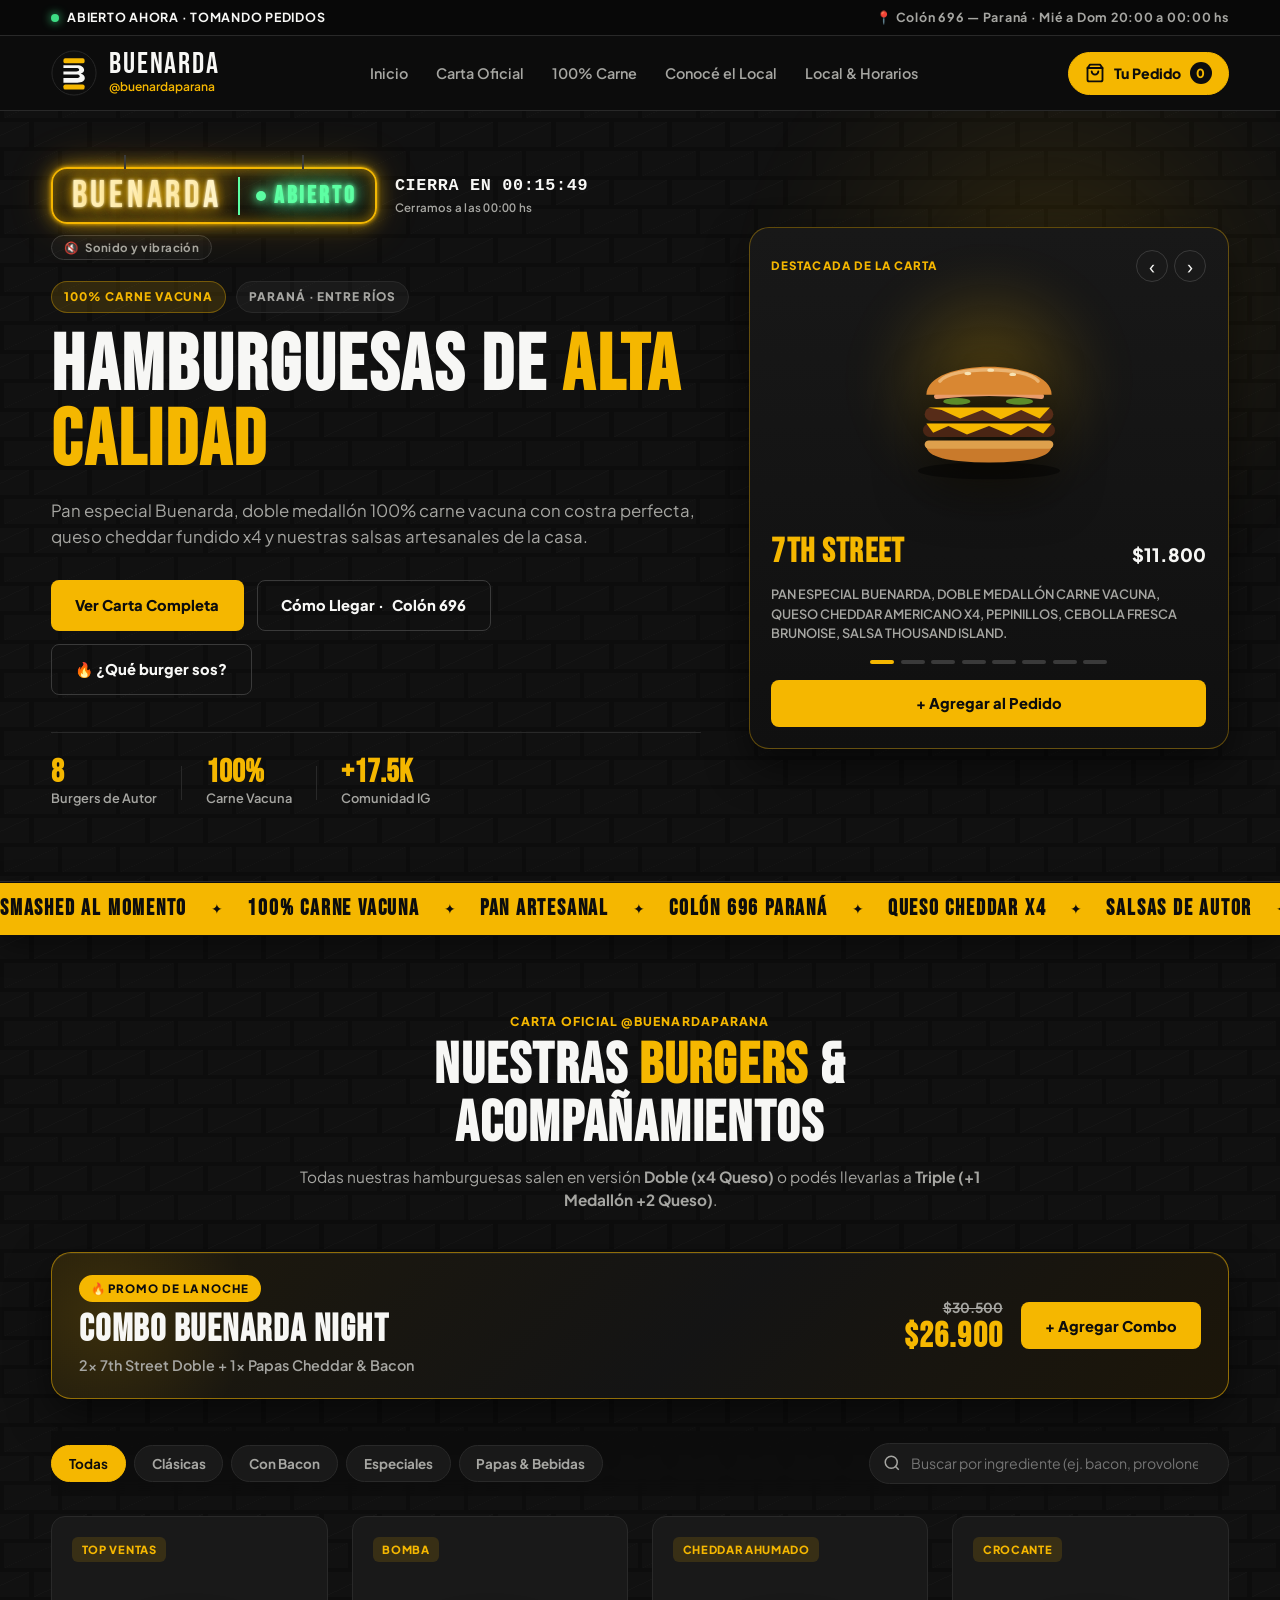
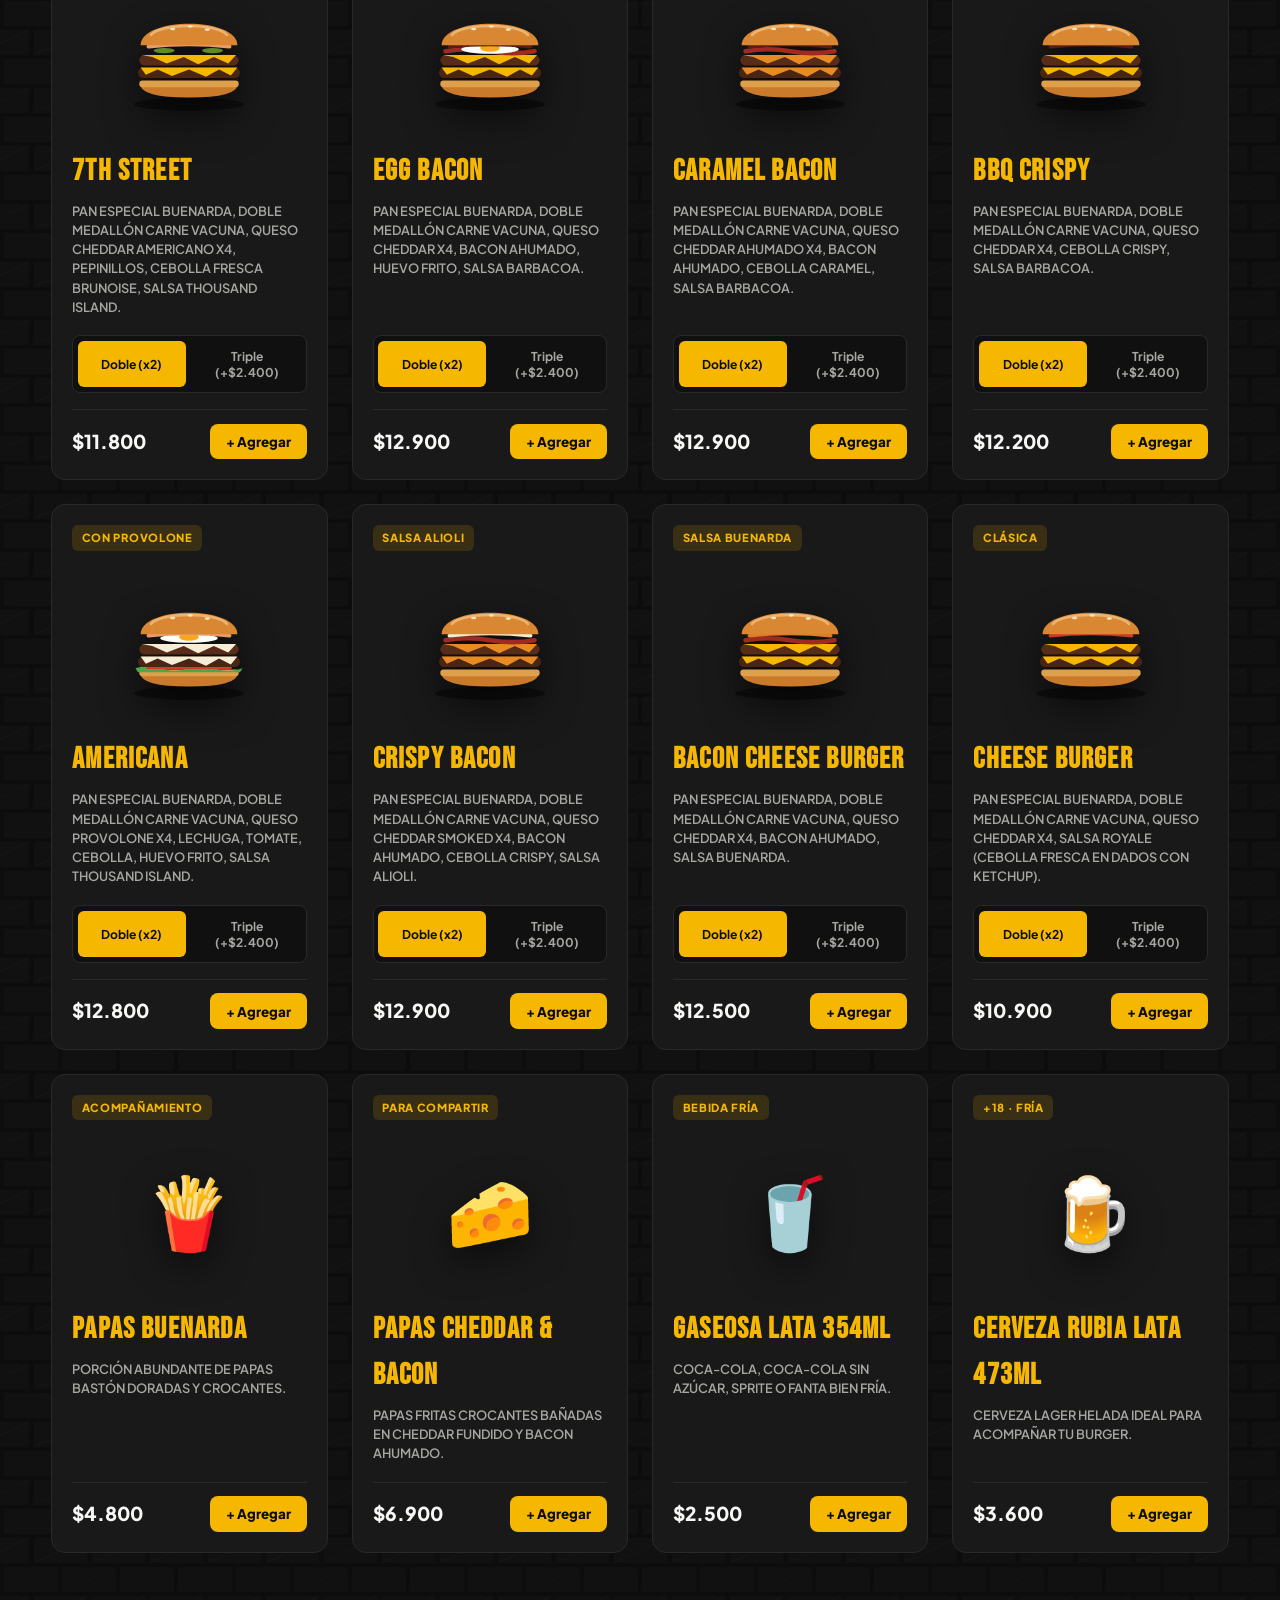
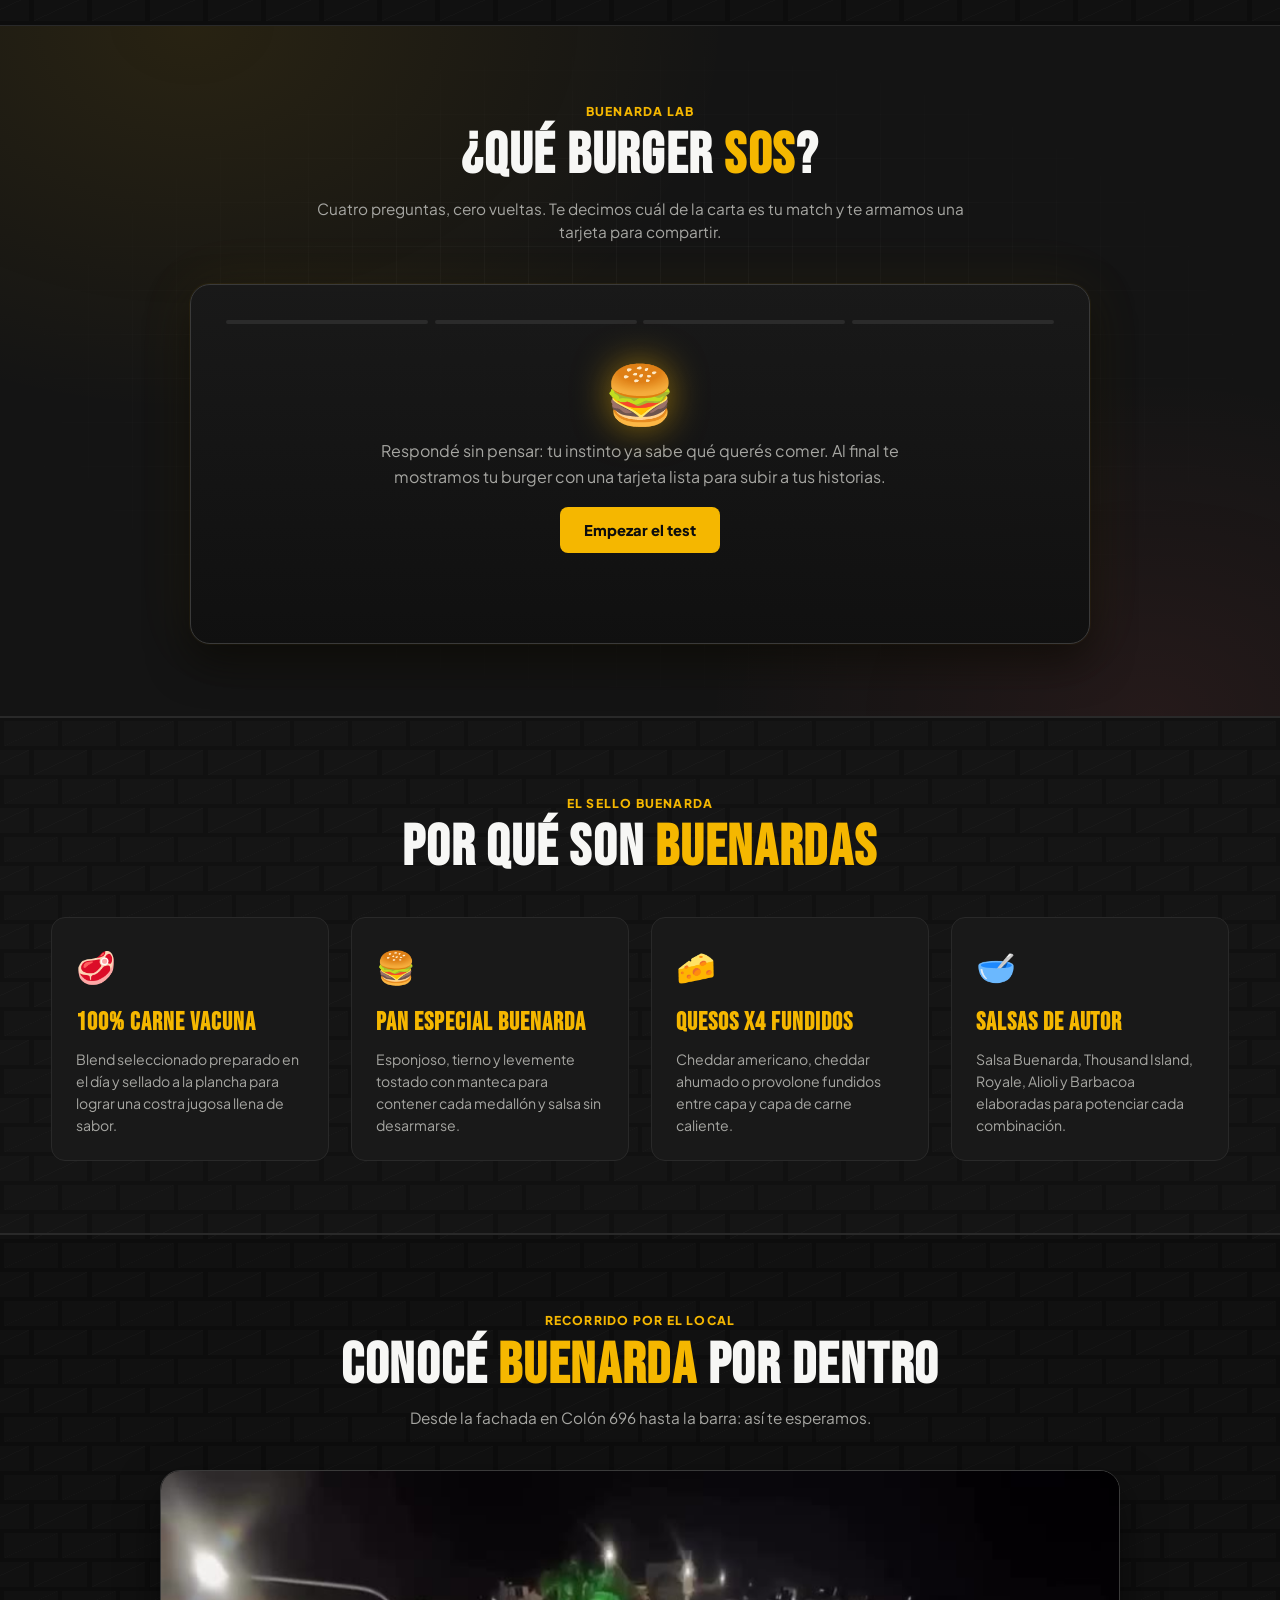
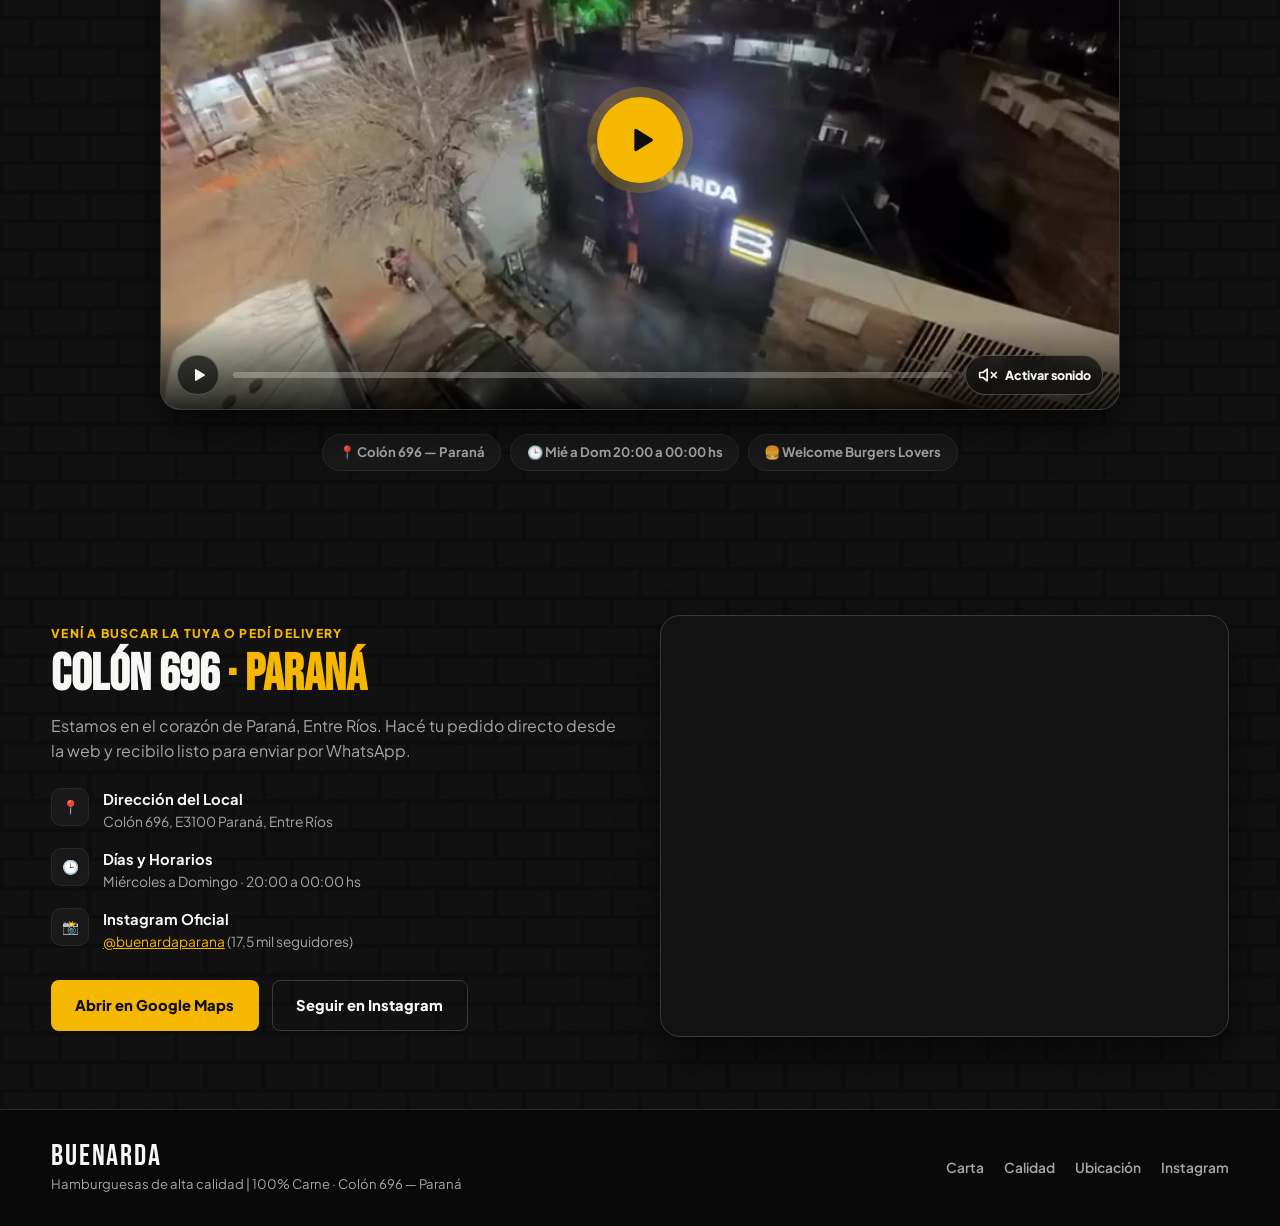
==== commit 2f134417: "Add files via upload" ====
--- a/index.html
+++ b/index.html
@@ -1,586 +1,643 @@
 <!DOCTYPE html>
 <html lang="es">
-  <head>
-    <meta charset="UTF-8" />
-    <meta name="viewport" content="width=device-width, initial-scale=1.0" />
-    <title>BUENARDA | Hamburguesas de Alta Calidad · Paraná</title>
-    <meta
-      name="description"
-      content="Smash burgers 100% carne vacuna en Paraná. Pedí online con retiro en Colón 696 o delivery."
-    />
-    <meta name="theme-color" content="#0d0d0d" />
-    <link rel="preconnect" href="https://fonts.googleapis.com" />
-    <link rel="preconnect" href="https://fonts.gstatic.com" crossorigin />
-    <link
-      href="https://fonts.googleapis.com/css2?family=Anton&family=Inter:wght@400;500;600;700;800&family=JetBrains+Mono:wght@500;700;800&display=swap"
-      rel="stylesheet"
-    />
-    <link rel="stylesheet" href="styles.css" />
-  </head>
-  <body>
-    <!-- Barra de navegación -->
-    <header class="navbar" id="navbar">
-      <div class="container navbar__inner">
-        <a href="#inicio" class="brand" aria-label="Inicio Buenarda">
-          <span class="brand__mark" aria-hidden="true">B</span>
-          <span class="brand__text">
-            <strong data-bind="brandName">BUENARDA</strong>
-            <small data-bind="brandHandle">@buenardaparana</small>
-          </span>
+<head>
+  <meta charset="UTF-8" />
+  <meta name="viewport" content="width=device-width, initial-scale=1.0" />
+  <title>BUENARDA | Hamburguesas de Alta Calidad · Paraná</title>
+  <meta name="description" content="Hamburguesas de alta calidad | 100% Carne. Abierto de miércoles a domingo en Colón 696, Paraná, Entre Ríos." />
+  <link rel="preconnect" href="https://fonts.googleapis.com" />
+  <link rel="preconnect" href="https://fonts.gstatic.com" crossorigin />
+  <link href="https://fonts.googleapis.com/css2?family=Bebas+Neue&family=JetBrains+Mono:wght@500;700;800&family=Plus+Jakarta+Sans:wght@400;500;600;700;800&display=swap" rel="stylesheet" />
+  <meta name="theme-color" content="#0d0d0d" />
+
+  <!-- Vista previa al compartir (WhatsApp, Instagram, Facebook, X) -->
+  <meta property="og:type" content="website" />
+  <meta property="og:locale" content="es_AR" />
+  <meta property="og:site_name" content="BUENARDA" />
+  <meta property="og:title" content="BUENARDA | Hamburguesas de alta calidad · Paraná" />
+  <meta property="og:description" content="100% carne vacuna, doble medallón y queso x4. Colón 696, Paraná. Miércoles a domingo de 20 a 00 hs. Pedí por WhatsApp." />
+  <meta property="og:image" content="assets/og-image.jpg" />
+  <meta property="og:image:width" content="1200" />
+  <meta property="og:image:height" content="630" />
+  <meta name="twitter:card" content="summary_large_image" />
+
+  <!-- Íconos -->
+  <link rel="icon" href="favicon.svg" type="image/svg+xml" />
+  <link rel="icon" href="assets/icons/favicon-32.png" sizes="32x32" type="image/png" />
+  <link rel="apple-touch-icon" href="assets/icons/apple-touch-icon.png" />
+  <link rel="manifest" href="site.webmanifest" />
+
+  <!-- Datos estructurados para Google -->
+  <script type="application/ld+json">
+  {
+    "@context": "https://schema.org",
+    "@type": "Restaurant",
+    "name": "Buenarda",
+    "alternateName": "@buenardaparana",
+    "description": "Hamburguesas de alta calidad, 100% carne vacuna.",
+    "servesCuisine": "Hamburguesas",
+    "priceRange": "$$",
+    "address": {
+      "@type": "PostalAddress",
+      "streetAddress": "Colón 696",
+      "addressLocality": "Paraná",
+      "addressRegion": "Entre Ríos",
+      "postalCode": "E3100",
+      "addressCountry": "AR"
+    },
+    "openingHoursSpecification": [
+      {
+        "@type": "OpeningHoursSpecification",
+        "dayOfWeek": ["Wednesday", "Thursday", "Friday", "Saturday", "Sunday"],
+        "opens": "20:00",
+        "closes": "00:00"
+      }
+    ],
+    "hasMap": "https://www.google.com/maps/search/?api=1&query=Colon+696+Parana+Entre+Rios",
+    "sameAs": ["https://www.instagram.com/buenardaparana/"]
+  }
+  </script>
+
+  <!-- Activa las animaciones de entrada solo si hay JavaScript -->
+  <script>document.documentElement.classList.add('js');</script>
+
+  <link rel="stylesheet" href="styles.css" />
+  <link rel="stylesheet" href="wow.css" /> <!-- Capa Neón + Lab (aditiva). Para quitarla, borrá esta línea y la de wow.js -->
+  <script src="menu-data.js" defer></script>
+  <script src="app.js" defer></script>
+  <script src="wow.js" defer></script>
+</head>
+<body>
+  <!-- Barra superior de estado y horarios -->
+  <div class="top-banner">
+    <div class="container top-banner__inner">
+      <span class="status-pill" id="openStatus" role="status">
+        <span class="status-dot" id="openStatusDot" aria-hidden="true"></span>
+        <span id="openStatusText">MIÉRCOLES A DOMINGO · 20:00 A 00:00 HS</span>
+      </span>
+      <span class="top-banner__location">📍 <span data-bind="shortAddress">Colón 696 — Paraná</span> · <span data-bind="hoursLabel">Mié a Dom 20:00 a 00:00 hs</span></span>
+    </div>
+  </div>
+
+  <!-- Navegación principal -->
+  <header class="navbar" id="navbar">
+    <div class="container navbar__inner">
+      <a href="#inicio" class="brand" aria-label="BUENARDA Inicio">
+        <svg class="brand__logo" viewBox="0 0 100 100" width="46" height="46" role="img" aria-label="Logo Buenarda">
+          <circle cx="50" cy="50" r="48" fill="#0D0D0D" stroke="#2A2A2A" stroke-width="2" />
+          <rect x="27" y="18" width="46" height="11" rx="4" fill="var(--cheddar)" />
+          <path d="M27 33 H57 C66 33 72 37.5 72 43.5 C72 47.5 69 50.2 64.5 51.5 C70 52.8 73.5 56 73.5 60.8 C73.5 67 67 71 57.5 71 H27 V61 H56 C60 61 62.5 59.5 62.5 57.2 C62.5 55 60 53.5 56 53.5 H27 V46.5 H55 C59 46.5 61.2 45 61.2 42.8 C61.2 40.6 59 39.2 55 39.2 H27 Z" fill="#F7F7F5" />
+          <rect x="27" y="75" width="46" height="11" rx="4" fill="var(--cheddar)" />
+        </svg>
+        <div class="brand__text">
+          <span class="brand__title" data-bind="brandName">BUENARDA</span>
+          <span class="brand__handle" data-bind="brandHandle">@buenardaparana</span>
+        </div>
+      </a>
+
+      <nav class="nav-links" id="navLinks" aria-label="Navegación principal">
+        <a href="#inicio" class="nav-links__item">Inicio</a>
+        <a href="#carta" class="nav-links__item">Carta Oficial</a>
+        <a href="#calidad" class="nav-links__item">100% Carne</a>
+        <a href="#local" class="nav-links__item">Conocé el Local</a>
+        <a href="#ubicacion" class="nav-links__item">Local & Horarios</a>
+      </nav>
+
+      <div class="navbar__actions">
+        <button type="button" class="btn-cart" id="openCartBtn" aria-label="Abrir carrito de pedido">
+          <svg width="20" height="20" viewBox="0 0 24 24" fill="none" stroke="currentColor" stroke-width="2.2" stroke-linecap="round" stroke-linejoin="round" aria-hidden="true">
+            <path d="M6 2 3 6v14a2 2 0 0 0 2 2h14a2 2 0 0 0 2-2V6l-3-4Z" />
+            <path d="M3 6h18" />
+            <path d="M16 10a4 4 0 0 1-8 0" />
+          </svg>
+          <span class="btn-cart__label">Tu Pedido</span>
+          <span class="btn-cart__badge" id="cartCountBadge">0</span>
+        </button>
+
+        <button type="button" class="btn-menu-toggle" id="mobileMenuBtn" aria-label="Abrir menú" aria-expanded="false">
+          <span></span>
+          <span></span>
+          <span></span>
+        </button>
+      </div>
+    </div>
+  </header>
+
+  <main>
+    <!-- Hero Section -->
+    <section class="hero" id="inicio">
+      <div class="hero__ambient" aria-hidden="true"></div>
+      <div class="container hero__grid">
+        <div class="hero__content">
+          <div class="hero__eyebrow">
+            <span class="badge-cheddar">100% CARNE VACUNA</span>
+            <span class="badge-outline" data-bind="cityUpper">PARANÁ · ENTRE RÍOS</span>
+          </div>
+          <h1 class="hero__title">
+            HAMBURGUESAS DE <span class="text-cheddar">ALTA CALIDAD</span>
+          </h1>
+          <p class="hero__subtitle">
+            Pan especial Buenarda, doble medallón 100% carne vacuna con costra perfecta,
+            queso cheddar fundido x4 y nuestras salsas artesanales de la casa.
+          </p>
+
+          <div class="hero__cta">
+            <a href="#carta" class="btn btn--primary">Ver Carta Completa</a>
+            <a href="#ubicacion" class="btn btn--ghost">Cómo Llegar · <span data-bind="streetOnly">Colón 696</span></a>
+          </div>
+
+          <div class="hero__stats">
+            <div class="stat-item">
+              <strong class="stat-item__value" id="heroBurgersCount">8</strong>
+              <span class="stat-item__label">Burgers de Autor</span>
+            </div>
+            <div class="stat-divider" aria-hidden="true"></div>
+            <div class="stat-item">
+              <strong class="stat-item__value">100%</strong>
+              <span class="stat-item__label">Carne Vacuna</span>
+            </div>
+            <div class="stat-divider" aria-hidden="true"></div>
+            <div class="stat-item">
+              <strong class="stat-item__value" data-bind="igShort">+17.5K</strong>
+              <span class="stat-item__label">Comunidad IG</span>
+            </div>
+          </div>
+        </div>
+
+        <!-- Poster interactivo estilo Stories oficiales -->
+        <div class="hero__showcase">
+          <div class="story-card" id="heroShowcaseCard">
+            <div class="story-card__glow" aria-hidden="true"></div>
+            <div class="story-card__top">
+              <span class="story-card__tag">DESTACADA DE LA CARTA</span>
+              <div class="story-card__controls">
+                <button type="button" class="story-nav-btn" id="prevHeroBurger" aria-label="Hamburguesa anterior">‹</button>
+                <button type="button" class="story-nav-btn" id="nextHeroBurger" aria-label="Siguiente hamburguesa">›</button>
+              </div>
+            </div>
+
+            <div class="story-card__visual" id="heroBurgerVisual"></div>
+
+            <div class="story-card__info">
+              <div class="story-card__header">
+                <h2 class="story-card__name" id="heroBurgerName">7TH STREET</h2>
+                <span class="story-card__price" id="heroBurgerPrice">$11.800</span>
+              </div>
+              <p class="story-card__desc" id="heroBurgerDesc">
+                PAN ESPECIAL BUENARDA, DOBLE MEDALLÓN CARNE VACUNA, QUESO CHEDDAR AMERICANO X4, PEPINILLOS, CEBOLLA FRESCA BRUNOISE, SALSA THOUSAND ISLAND.
+              </p>
+              <div class="story-card__dots" id="heroDots" role="tablist" aria-label="Selector de hamburguesas destacadas"></div>
+              <button type="button" class="btn btn--primary btn--full" id="addHeroBurgerBtn">
+                + Agregar al Pedido
+              </button>
+            </div>
+          </div>
+        </div>
+      </div>
+    </section>
+
+    <!-- Cinta cinética urbana -->
+    <div class="marquee" aria-hidden="true">
+      <div class="marquee__track">
+        <div class="marquee__group">
+          <span>SMASHED AL MOMENTO</span><i>✦</i>
+          <span>100% CARNE VACUNA</span><i>✦</i>
+          <span>PAN ARTESANAL</span><i>✦</i>
+          <span data-bind="marqueeLocation">COLÓN 696 PARANÁ</span><i>✦</i>
+          <span>QUESO CHEDDAR X4</span><i>✦</i>
+          <span>SALSAS DE AUTOR</span><i>✦</i>
+        </div>
+        <div class="marquee__group">
+          <span>SMASHED AL MOMENTO</span><i>✦</i>
+          <span>100% CARNE VACUNA</span><i>✦</i>
+          <span>PAN ARTESANAL</span><i>✦</i>
+          <span data-bind="marqueeLocation">COLÓN 696 PARANÁ</span><i>✦</i>
+          <span>QUESO CHEDDAR X4</span><i>✦</i>
+          <span>SALSAS DE AUTOR</span><i>✦</i>
+        </div>
+      </div>
+    </div>
+
+    <!-- Sección Carta Oficial -->
+    <section class="menu-section" id="carta">
+      <div class="container">
+        <div class="section-header reveal">
+          <span class="section-eyebrow">CARTA OFICIAL <span data-bind="brandHandleUpper">@BUENARDAPARANA</span></span>
+          <h2 class="section-title">NUESTRAS <span class="text-cheddar">BURGERS</span> & ACOMPAÑAMIENTOS</h2>
+          <p class="section-subtitle">
+            Todas nuestras hamburguesas salen en versión <strong>Doble (x4 Queso)</strong> o podés llevarlas a <strong>Triple (+1 Medallón +2 Queso)</strong>.
+          </p>
+        </div>
+
+        <!-- Banner dinámico de Combo / Promo de la Noche (se maneja desde Google Sheets Config) -->
+        <div class="night-promo reveal" id="nightPromoCard" hidden>
+          <div class="night-promo__glow" aria-hidden="true"></div>
+          <div class="night-promo__content">
+            <span class="night-promo__badge" id="nightPromoBadge">🔥 PROMO DE LA NOCHE</span>
+            <h3 class="night-promo__title" id="nightPromoTitle">COMBO BUENARDA NIGHT</h3>
+            <p class="night-promo__subtitle" id="nightPromoSubtitle">2x 7th Street Doble + Papas Cheddar & Bacon</p>
+          </div>
+          <div class="night-promo__action">
+            <div class="night-promo__prices">
+              <span class="night-promo__old" id="nightPromoOldPrice">$30.500</span>
+              <strong class="night-promo__price" id="nightPromoPrice">$26.900</strong>
+            </div>
+            <button type="button" class="btn btn--primary" id="addPromoBtn">
+              + Agregar Combo
+            </button>
+          </div>
+        </div>
+
+        <!-- Barra de filtros y búsqueda -->
+        <div class="menu-toolbar">
+          <div class="filter-tabs" id="filterTabs" role="tablist" aria-label="Filtrar menú por categoría">
+            <button type="button" class="filter-tab is-active" data-filter="all">Todas</button>
+            <button type="button" class="filter-tab" data-filter="clasicas">Clásicas</button>
+            <button type="button" class="filter-tab" data-filter="bacon">Con Bacon</button>
+            <button type="button" class="filter-tab" data-filter="especiales">Especiales</button>
+            <button type="button" class="filter-tab" data-filter="extras">Papas & Bebidas</button>
+          </div>
+
+          <div class="search-box">
+            <svg width="18" height="18" viewBox="0 0 24 24" fill="none" stroke="currentColor" stroke-width="2" aria-hidden="true">
+              <circle cx="11" cy="11" r="8" />
+              <path d="m21 21-4.3-4.3" />
+            </svg>
+            <input
+              type="search"
+              id="menuSearchInput"
+              class="search-box__input"
+              placeholder="Buscar por ingrediente (ej. bacon, provolone, alioli...)"
+              aria-label="Buscar hamburguesa o ingrediente"
+            />
+          </div>
+        </div>
+
+        <!-- Grilla dinámica de productos -->
+        <div class="menu-grid" id="menuGrid">
+          <noscript>
+            <p class="menu-empty">Activá JavaScript para ver la carta, o escribinos por Instagram: <a href="https://www.instagram.com/buenardaparana/">@buenardaparana</a>.</p>
+          </noscript>
+        </div>
+      </div>
+    </section>
+
+    <!-- Pilares de Calidad -->
+    <section class="quality-section" id="calidad">
+      <div class="container">
+        <div class="section-header reveal">
+          <span class="section-eyebrow">EL SELLO <span data-bind="brandName">BUENARDA</span></span>
+          <h2 class="section-title">POR QUÉ SON <span class="text-cheddar">BUENARDAS</span></h2>
+        </div>
+
+        <div class="pillars-grid">
+          <article class="pillar-card reveal">
+            <div class="pillar-card__icon">🥩</div>
+            <h3 class="pillar-card__title">100% Carne Vacuna</h3>
+            <p class="pillar-card__text">
+              Blend seleccionado preparado en el día y sellado a la plancha para lograr una costra jugosa llena de sabor.
+            </p>
+          </article>
+
+          <article class="pillar-card reveal">
+            <div class="pillar-card__icon">🍔</div>
+            <h3 class="pillar-card__title">Pan Especial Buenarda</h3>
+            <p class="pillar-card__text">
+              Esponjoso, tierno y levemente tostado con manteca para contener cada medallón y salsa sin desarmarse.
+            </p>
+          </article>
+
+          <article class="pillar-card reveal">
+            <div class="pillar-card__icon">🧀</div>
+            <h3 class="pillar-card__title">Quesos x4 Fundidos</h3>
+            <p class="pillar-card__text">
+              Cheddar americano, cheddar ahumado o provolone fundidos entre capa y capa de carne caliente.
+            </p>
+          </article>
+
+          <article class="pillar-card reveal">
+            <div class="pillar-card__icon">🥣</div>
+            <h3 class="pillar-card__title">Salsas de Autor</h3>
+            <p class="pillar-card__text">
+              Salsa Buenarda, Thousand Island, Royale, Alioli y Barbacoa elaboradas para potenciar cada combinación.
+            </p>
+          </article>
+        </div>
+      </div>
+    </section>
+
+    <!-- Video: Recorrido por el local -->
+    <section class="tour-section" id="local">
+      <div class="container">
+        <div class="section-header reveal">
+          <span class="section-eyebrow">RECORRIDO POR EL LOCAL</span>
+          <h2 class="section-title">CONOCÉ <span class="text-cheddar" data-bind="brandName">BUENARDA</span> POR DENTRO</h2>
+          <p class="section-subtitle">
+            Desde la fachada en <span data-bind="streetOnly">Colón 696</span> hasta la barra: así te esperamos.
+          </p>
+        </div>
+
+        <figure class="video-player reveal" id="tourPlayer">
+          <video
+            class="video-player__media"
+            id="tourVideo"
+            poster="assets/buenarda-local-poster.jpg"
+            preload="auto"
+            autoplay
+            muted
+            loop
+            playsinline
+            aria-label="Recorrido en video por el local"
+          >
+            <source id="tourVideoSource" src="assets/buenarda-local.mp4" type="video/mp4" />
+            Tu navegador no soporta video HTML5.
+          </video>
+
+          <div class="video-player__error" id="tourError" role="alert" hidden>
+            <p>No se pudo cargar el video del local.</p>
+            <small>Verificá que el archivo esté en <code>assets/buenarda-local.mp4</code> en formato MP4 (H.264).</small>
+          </div>
+
+          <button type="button" class="video-player__play" id="tourPlayBtn" aria-label="Reproducir video">
+            <svg width="34" height="34" viewBox="0 0 24 24" fill="currentColor" aria-hidden="true">
+              <path d="M8 5.14v13.72a1 1 0 0 0 1.52.85l11.1-6.86a1 1 0 0 0 0-1.7L9.52 4.29A1 1 0 0 0 8 5.14Z" />
+            </svg>
+          </button>
+
+          <div class="video-player__bar">
+            <button type="button" class="video-player__ctrl" id="tourToggleBtn" aria-label="Pausar video">
+              <svg class="icon-pause" width="18" height="18" viewBox="0 0 24 24" fill="currentColor" aria-hidden="true">
+                <rect x="6" y="5" width="4" height="14" rx="1" />
+                <rect x="14" y="5" width="4" height="14" rx="1" />
+              </svg>
+              <svg class="icon-play" width="18" height="18" viewBox="0 0 24 24" fill="currentColor" aria-hidden="true">
+                <path d="M8 5.14v13.72a1 1 0 0 0 1.52.85l11.1-6.86a1 1 0 0 0 0-1.7L9.52 4.29A1 1 0 0 0 8 5.14Z" />
+              </svg>
+            </button>
+
+            <div class="video-player__progress" id="tourProgress" role="progressbar" aria-label="Progreso del video" aria-valuemin="0" aria-valuemax="100" aria-valuenow="0">
+              <span class="video-player__progress-fill" id="tourProgressFill"></span>
+            </div>
+
+            <button type="button" class="video-player__ctrl video-player__ctrl--sound" id="tourSoundBtn" aria-label="Activar sonido" aria-pressed="false">
+              <svg class="icon-muted" width="20" height="20" viewBox="0 0 24 24" fill="none" stroke="currentColor" stroke-width="2" stroke-linecap="round" stroke-linejoin="round" aria-hidden="true">
+                <path d="M11 5 6 9H2v6h4l5 4V5Z" />
+                <path d="m22 9-6 6" />
+                <path d="m16 9 6 6" />
+              </svg>
+              <svg class="icon-sound" width="20" height="20" viewBox="0 0 24 24" fill="none" stroke="currentColor" stroke-width="2" stroke-linecap="round" stroke-linejoin="round" aria-hidden="true">
+                <path d="M11 5 6 9H2v6h4l5 4V5Z" />
+                <path d="M15.5 8.5a5 5 0 0 1 0 7" />
+                <path d="M19 5a10 10 0 0 1 0 14" />
+              </svg>
+              <span class="video-player__ctrl-label" id="tourSoundLabel">Activar sonido</span>
+            </button>
+          </div>
+        </figure>
+
+        <ul class="tour-chips">
+          <li>📍 <span data-bind="shortAddress">Colón 696, Paraná</span></li>
+          <li>🕒 <span data-bind="hoursLabel">Mié a Dom · 20:00 a 00:00 hs</span></li>
+          <li>🍔 Welcome Burgers Lovers</li>
+        </ul>
+      </div>
+    </section>
+
+    <!-- Reseñas -->
+    <section class="reviews-section" id="resenas" hidden>
+      <div class="container">
+        <div class="section-header reveal">
+          <span class="section-eyebrow">LO QUE DICEN NUESTROS CLIENTES</span>
+          <h2 class="section-title">RESEÑAS <span class="text-cheddar">BUENARDAS</span></h2>
+        </div>
+        <div class="reviews-grid" id="reviewsList"></div>
+      </div>
+    </section>
+
+    <!-- Ubicación y Horarios -->
+    <section class="location-section" id="ubicacion">
+      <div class="container location-grid">
+        <div class="location-card reveal">
+          <span class="section-eyebrow">VENÍ A BUSCAR LA TUYA O PEDÍ DELIVERY</span>
+          <h2 class="location-card__title"><span data-bind="streetOnlyUpper">COLÓN 696</span> <span class="text-cheddar">· PARANÁ</span></h2>
+          <p class="location-card__desc">
+            Estamos en el corazón de Paraná, Entre Ríos. Hacé tu pedido directo desde la web y recibilo listo para enviar por WhatsApp.
+          </p>
+
+          <ul class="info-list">
+            <li class="info-list__item">
+              <span class="info-list__badge">📍</span>
+              <div>
+                <strong>Dirección del Local</strong>
+                <span data-bind="fullAddress">Colón 696, E3100 Paraná, Entre Ríos</span>
+              </div>
+            </li>
+            <li class="info-list__item">
+              <span class="info-list__badge">🕒</span>
+              <div>
+                <strong>Días y Horarios</strong>
+                <span data-bind="hoursFullLabel">Miércoles a Domingo · 20:00 a 00:00 hs</span>
+              </div>
+            </li>
+            <li class="info-list__item">
+              <span class="info-list__badge">📸</span>
+              <div>
+                <strong>Instagram Oficial</strong>
+                <span><a href="https://www.instagram.com/buenardaparana/" data-bind-href="instagramUrl" target="_blank" rel="noopener noreferrer" data-bind="brandHandle">@buenardaparana</a> (<span data-bind="igLong">17,5 mil</span> seguidores)</span>
+              </div>
+            </li>
+          </ul>
+
+          <div class="location-card__actions">
+            <a
+              href="https://www.google.com/maps/search/?api=1&query=Colon+696+Parana+Entre+Rios"
+              data-bind-href="mapsUrl"
+              target="_blank"
+              rel="noopener noreferrer"
+              class="btn btn--primary"
+            >
+              Abrir en Google Maps
+            </a>
+            <a
+              href="https://www.instagram.com/buenardaparana/"
+              data-bind-href="instagramUrl"
+              target="_blank"
+              rel="noopener noreferrer"
+              class="btn btn--ghost"
+            >
+              Seguir en Instagram
+            </a>
+          </div>
+        </div>
+
+        <div class="map-art reveal">
+          <iframe
+            class="map-art__frame"
+            id="locationMapFrame"
+            title="Mapa de Buenarda en Colón 696, Paraná"
+            src="https://www.google.com/maps?q=Col%C3%B3n+696,+Paran%C3%A1,+Entre+R%C3%ADos,+Argentina&output=embed"
+            loading="lazy"
+            referrerpolicy="no-referrer-when-downgrade"
+            allowfullscreen
+          ></iframe>
+        </div>
+      </div>
+    </section>
+  </main>
+
+  <!-- Footer -->
+  <footer class="footer">
+    <div class="container footer__inner">
+      <div class="footer__brand">
+        <span class="brand__title" data-bind="brandName">BUENARDA</span>
+        <span class="footer__tagline"><span data-bind="tagline">Hamburguesas de alta calidad | 100% Carne</span> · <span data-bind="shortAddress">Colón 696, Paraná</span></span>
+      </div>
+      <div class="footer__links">
+        <a href="#carta">Carta</a>
+        <a href="#calidad">Calidad</a>
+        <a href="#ubicacion">Ubicación</a>
+        <a href="https://www.instagram.com/buenardaparana/" data-bind-href="instagramUrl" target="_blank" rel="noopener noreferrer">Instagram</a>
+      </div>
+    </div>
+  </footer>
+
+  <!-- Overlay y Drawer Lateral del Carrito -->
+  <div class="cart-overlay" id="cartOverlay" hidden></div>
+  <aside class="cart-drawer" id="cartDrawer" role="dialog" aria-modal="true" aria-label="Carrito de compras" aria-hidden="true" inert>
+    <div class="cart-drawer__header">
+      <div>
+        <h2 class="cart-drawer__title">TU PEDIDO</h2>
+        <p class="cart-drawer__subtitle">Armá tu combo, asigná nombres y envialo por WhatsApp</p>
+      </div>
+      <button type="button" class="cart-drawer__close" id="closeCartBtn" aria-label="Cerrar carrito">✕</button>
+    </div>
+
+    <div class="cart-notice" id="cartOpenNotice" role="status" hidden></div>
+
+    <div class="cart-drawer__body" id="cartItemsContainer"></div>
+
+    <div class="cart-drawer__footer" id="cartFooter">
+      <div class="order-form">
+        <div class="delivery-toggle" role="group" aria-label="Modalidad de entrega">
+          <button type="button" class="delivery-btn is-active" data-delivery="retiro" aria-pressed="true">🏪 Retiro <span data-bind="streetOnly">Colón 696</span></button>
+          <button type="button" class="delivery-btn" data-delivery="delivery" aria-pressed="false">🛵 Delivery Paraná</button>
+        </div>
+
+        <input type="text" id="customerName" class="form-input" placeholder="Tu nombre (quien realiza el pedido)" autocomplete="name" aria-label="Tu nombre" required />
+
+        <!-- Zona de delivery + Dirección (visibles solo en modo Delivery) -->
+        <select id="deliveryZoneSelect" class="form-input" aria-label="Zona de envío" hidden></select>
+        <input type="text" id="customerAddress" class="form-input" placeholder="Dirección en Paraná (ej. Urquiza 1150)" autocomplete="street-address" aria-label="Dirección de entrega" hidden />
+
+        <select id="paymentMethod" class="form-input" aria-label="Medio de pago">
+          <option value="Efectivo">💵 Efectivo</option>
+          <option value="Transferencia / Mercado Pago">📲 Transferencia / Mercado Pago</option>
+          <option value="Tarjeta de Débito / Crédito">💳 Tarjeta de Débito / Crédito</option>
+        </select>
+
+        <!-- Caja de Alias bancario con copiado en 1 toque -->
+        <div class="alias-card" id="aliasCard" hidden>
+          <div class="alias-card__top">
+            <div>
+              <span class="alias-card__label">ALIAS / CVU PARA TRANSFERIR</span>
+              <strong class="alias-card__value" id="aliasValueText">buenarda.parana.mp</strong>
+              <small class="alias-card__holder" id="aliasHolderText">Titular: Buenarda Paraná</small>
+            </div>
+            <button type="button" class="alias-card__copy" id="copyAliasBtn">📋 Copiar Alias</button>
+          </div>
+          <p class="alias-card__hint">💡 Recordá adjuntar el comprobante en el chat de WhatsApp al enviar tu pedido.</p>
+        </div>
+
+        <input type="text" id="orderNotes" class="form-input" placeholder="Notas generales (ej. timbre roto, vuelto de $20.000...)" />
+      </div>
+
+      <div class="cart-totals">
+        <div class="cart-totals__row">
+          <span>Subtotal</span>
+          <strong id="cartSubtotal">$0</strong>
+        </div>
+        <div class="cart-totals__row" id="cartShippingRow" hidden>
+          <span>Envío</span>
+          <strong id="cartShipping">A confirmar por WhatsApp</strong>
+        </div>
+        <div class="cart-totals__row cart-totals__row--total">
+          <span>Total Estimado</span>
+          <strong id="cartTotal">$0</strong>
+        </div>
+      </div>
+
+      <div class="cart-actions">
+        <button type="button" class="btn btn--whatsapp btn--full" id="sendWhatsappBtn">
+          Enviar Pedido por WhatsApp
+        </button>
+        <button type="button" class="btn btn--ghost btn--full btn--sm" id="copyOrderBtn">
+          Copiar detalle del pedido
+        </button>
+      </div>
+    </div>
+  </aside>
+
+  <!-- Modal Ticket de Comanda Térmica Animado -->
+  <div class="ticket-overlay" id="ticketOverlay" hidden>
+    <div class="ticket-printer" role="dialog" aria-modal="true" aria-labelledby="ticketHeading">
+      <div class="ticket-printer__slot" aria-hidden="true">
+        <span>IMPRESORA DE COCINA · COMANDA GENERADA</span>
+      </div>
+
+      <div class="thermal-ticket" id="thermalTicket">
+        <div class="thermal-ticket__head">
+          <strong class="thermal-ticket__brand" id="ticketBrand">BUENARDA</strong>
+          <span class="thermal-ticket__sub" id="ticketAddress">Colón 696 · Paraná, Entre Ríos</span>
+          <div class="thermal-ticket__meta">
+            <span>ORDEN <strong id="ticketCode">#BN-0000</strong></span>
+            <span id="ticketDateTime">18/11/2026 · 21:30 hs</span>
+          </div>
+        </div>
+
+        <div class="thermal-ticket__customer" id="ticketCustomerInfo"></div>
+
+        <div class="thermal-ticket__divider">----------------------------------------</div>
+
+        <div class="thermal-ticket__items" id="ticketItemsList"></div>
+
+        <div class="thermal-ticket__divider">----------------------------------------</div>
+
+        <div class="thermal-ticket__totals" id="ticketTotalsList"></div>
+
+        <div class="thermal-ticket__stamp" id="ticketStamp" aria-label="Enviando a cocina">
+          ENVIANDO A COCINA
+        </div>
+
+        <p class="thermal-ticket__footer">
+          ¡Gracias por elegirnos! Confirmá el envío en la ventana de WhatsApp.
+        </p>
+      </div>
+
+      <div class="ticket-printer__actions">
+        <a href="#" target="_blank" rel="noopener noreferrer" class="btn btn--whatsapp btn--full" id="ticketReopenWaBtn">
+          Abrir WhatsApp ahora →
         </a>
-
-        <nav class="nav-links" id="navLinks" aria-label="Navegación principal">
-          <a href="#inicio">Inicio</a>
-          <a href="#carta">Carta & Promos</a>
-          <a href="#calidad">100% Carne</a>
-          <a href="#recorrido">Conocé el Local</a>
-          <a href="#ubicacion">Local & Envíos</a>
-        </nav>
-
-        <div class="navbar__actions">
-          <button type="button" class="cart-trigger" id="openCartBtn" aria-label="Abrir tu pedido">
-            <span aria-hidden="true">🛍️</span>
-            <span class="cart-trigger__label">Tu Pedido</span>
-            <span class="cart-trigger__badge" id="cartCountBadge">0</span>
-          </button>
-
-          <button
-            type="button"
-            class="mobile-menu-btn"
-            id="mobileMenuBtn"
-            aria-label="Abrir menú"
-            aria-expanded="false"
-            aria-controls="navLinks"
-          >
-            ☰
-          </button>
-        </div>
-      </div>
-    </header>
-
-    <main>
-      <!-- Portada / Hero -->
-      <section class="hero" id="inicio">
-        <div class="hero__ambient" aria-hidden="true"></div>
-        <div class="container hero__grid">
-          <div class="hero__copy reveal">
-            <div class="status-pill" role="status" aria-live="polite">
-              <span class="status-dot" id="openStatusDot"></span>
-              <span id="openStatusText">VERIFICANDO HORARIO...</span>
-            </div>
-
-            <h1 class="hero__title">
-              SMASH BURGERS
-              <span>DE ALTA CALIDAD</span>
-            </h1>
-
-            <p class="hero__subtitle">
-              100% carne vacuna seleccionada, doble medallón con costra crocante, queso fundido x4 y pan artesanal
-              recién horneado en <strong data-bind="brandAddress">Colón 696, Paraná</strong>.
-            </p>
-
-            <div class="hero__cta">
-              <a href="#carta" class="btn btn--primary">Ver Carta y Promos</a>
-              <a
-                href="https://www.instagram.com/buenardaparana/"
-                target="_blank"
-                rel="noopener noreferrer"
-                class="btn btn--ghost"
-                data-bind="igLink"
-              >
-                <span data-bind="igShort">+17.5K</span> en Instagram ↗
-              </a>
-            </div>
-
-            <ul class="hero__stats" aria-label="Diferenciales">
-              <li>
-                <strong>100%</strong>
-                <span>Carne Vacuna</span>
-              </li>
-              <li>
-                <strong>X4</strong>
-                <span>Fetas de Queso</span>
-              </li>
-              <li>
-                <strong>DOBLE / TRIPLE</strong>
-                <span>A tu medida</span>
-              </li>
-            </ul>
-          </div>
-
-          <!-- Vitrina interactiva de burgers -->
-          <div class="hero__showcase reveal">
-            <div class="ambient-glow" aria-hidden="true"></div>
-            <div class="showcase-card story-card">
-              <div class="story-card__glow" aria-hidden="true"></div>
-              <div class="showcase-card__header">
-                <span class="showcase-card__tag">DESTACADA DE LA CASA</span>
-                <div class="showcase-card__arrows">
-                  <button type="button" class="icon-btn" id="prevHeroBurger" aria-label="Hamburguesa anterior">←</button>
-                  <button type="button" class="icon-btn" id="nextHeroBurger" aria-label="Siguiente hamburguesa">→</button>
-                </div>
-              </div>
-
-              <div class="showcase-card__visual story-card__visual" id="heroBurgerVisual"></div>
-
-              <div class="showcase-card__body">
-                <div class="showcase-card__title-row">
-                  <h2 id="heroBurgerName">7TH STREET</h2>
-                  <span class="showcase-card__price" id="heroBurgerPrice">$15.000</span>
-                </div>
-                <p id="heroBurgerDesc"></p>
-
-                <div class="showcase-card__footer">
-                  <div class="story-dots" id="heroDots"></div>
-                  <button type="button" class="btn btn--primary btn--sm" id="addHeroBurgerBtn">
-                    + Agregar al Pedido
-                  </button>
-                </div>
-              </div>
-            </div>
-          </div>
-        </div>
-      </section>
-
-      <!-- Cinta cinética urbana -->
-      <div class="marquee-bar marquee" aria-hidden="true">
-        <div class="marquee-track marquee__track" id="marqueeTrack">
-          <span>
-            SMASHED AL MOMENTO · 100% CARNE VACUNA · PROMOS EN EFECTIVO · SIN MODIFICACIONES · COLÓN 696 PARANÁ ·
-          </span>
-          <span>
-            SMASHED AL MOMENTO · 100% CARNE VACUNA · PROMOS EN EFECTIVO · SIN MODIFICACIONES · COLÓN 696 PARANÁ ·
-          </span>
-        </div>
-      </div>
-
-      <!-- Carta Oficial -->
-      <section class="section" id="carta">
-        <div class="container">
-          <!-- Banner Promo Destacada -->
-          <div class="night-promo" id="nightPromoCard" hidden>
-            <div class="night-promo__glow" aria-hidden="true"></div>
-            <div class="night-promo__content">
-              <span class="night-promo__badge" id="promoBadge">💵 PROMO OFICIAL · SOLO EFECTIVO</span>
-              <h2 class="night-promo__title" id="promoTitle">X2 BACON CHEESE + PAPAS FRITAS</h2>
-              <p class="night-promo__subtitle" id="promoText">
-                2x Bacon Cheese Burger Doble + Papas Fritas · Válido únicamente abonando en efectivo.
-              </p>
-            </div>
-            <div class="night-promo__action">
-              <div class="night-promo__prices">
-                <span class="night-promo__old" id="promoOldPrice" hidden>$30.000</span>
-                <span class="night-promo__price" id="promoPrice">$28.000</span>
-              </div>
-              <button type="button" class="btn btn--primary" id="promoActionBtn">Pedir Promo</button>
-            </div>
-          </div>
-
-          <div class="section-header reveal">
-            <span class="section-eyebrow">PEDÍ DIRECTO · SIN COMISIONES</span>
-            <h2 class="section-title">CARTA OFICIAL & PROMOS</h2>
-            <p class="section-desc">
-              Todas nuestras burgers salen dobles con 4 fetas de queso y
-              <strong>tal como figuran en carta, sin modificaciones</strong>. Podés pasar cualquiera a
-              <strong>Triple</strong> con un clic.
-            </p>
-            <div class="policy-pills" aria-label="Condiciones del pedido">
-              <span class="policy-pill">🚫 Burgers sin modificaciones</span>
-              <span class="policy-pill policy-pill--cash">💵 Promos válidas solo en efectivo</span>
-            </div>
-          </div>
-
-          <div class="menu-controls reveal">
-            <div class="filter-tabs" id="filterTabs" role="tablist" aria-label="Categorías del menú">
-              <button type="button" class="filter-tab is-active" data-filter="all">Todas</button>
-              <button type="button" class="filter-tab filter-tab--promo" data-filter="promos">
-                🔥 Promos Efectivo
-              </button>
-              <button type="button" class="filter-tab" data-filter="clasicas">Clásicas</button>
-              <button type="button" class="filter-tab" data-filter="bacon">Con Bacon</button>
-              <button type="button" class="filter-tab" data-filter="especiales">Especiales</button>
-              <button type="button" class="filter-tab" data-filter="extras">Papas & Bebidas</button>
-            </div>
-
-            <label class="search-box" aria-label="Buscar en la carta">
-              <span aria-hidden="true">🔍</span>
-              <input
-                type="search"
-                id="menuSearchInput"
-                placeholder="Buscar por nombre o ingrediente (ej. promo, bacon, provolone)"
-              />
-            </label>
-          </div>
-
-          <div class="menu-grid" id="menuGrid"></div>
-        </div>
-      </section>
-
-      <!-- Pilares de calidad -->
-      <section class="section section--alt" id="calidad">
-        <div class="container">
-          <div class="section-header reveal">
-            <span class="section-eyebrow">EL SECRETO DEL SMASH</span>
-            <h2 class="section-title">POR QUÉ BUENARDA</h2>
-          </div>
-
-          <div class="pillars-grid">
-            <article class="pillar-card reveal">
-              <span class="pillar-card__icon" aria-hidden="true">🥩</span>
-              <h3>Blend 100% Vacuno</h3>
-              <p>Cortes seleccionados picados en el día con el porcentaje justo de grasa para lograr bordes crocantes.</p>
-            </article>
-
-            <article class="pillar-card reveal">
-              <span class="pillar-card__icon" aria-hidden="true">🔥</span>
-              <h3>Plancha a Alta Temperatura</h3>
-              <p>Aplastamos cada medallón al momento del pedido para caramelizar la carne y sellar todos sus jugos.</p>
-            </article>
-
-            <article class="pillar-card reveal">
-              <span class="pillar-card__icon" aria-hidden="true">🧀</span>
-              <h3>Queso Fundido x4</h3>
-              <p>Cheddar americano, cheddar ahumado o provolone fundido entre cada capa de carne caliente.</p>
-            </article>
-
-            <article class="pillar-card reveal">
-              <span class="pillar-card__icon" aria-hidden="true">🍔</span>
-              <h3>Pan Especial de Papa</h3>
-              <p>Esponjoso, tierno y tostado con manteca para sostener cada salsa sin desarmarse.</p>
-            </article>
-          </div>
-        </div>
-      </section>
-
-      <!-- Recorrido por el local -->
-      <section class="section" id="recorrido">
-        <div class="container">
-          <div class="section-header reveal">
-            <span class="section-eyebrow">POR DENTRO</span>
-            <h2 class="section-title">CONOCÉ EL LOCAL</h2>
-            <p class="section-desc">Pasá a retirar tu pedido o quedate a comer en nuestro local de Paraná.</p>
-          </div>
-
-          <div class="tour-player reveal" id="tourPlayer">
-            <video
-              id="tourVideo"
-              poster="assets/buenarda-local-poster.jpg"
-              muted
-              loop
-              playsinline
-              preload="metadata"
-            >
-              <source id="tourVideoSource" src="assets/buenarda-local.mp4" type="video/mp4" />
-            </video>
-
-            <div class="tour-error" id="tourError" hidden>
-              <p><strong>No se pudo cargar el video del local.</strong></p>
-              <p>Verificá que el archivo esté en <code>assets/buenarda-local.mp4</code> en formato MP4 (H.264).</p>
-            </div>
-
-            <button type="button" class="tour-play-overlay" id="tourPlayBtn" aria-label="Reproducir video">
-              ▶
-            </button>
-
-            <div class="tour-controls">
-              <button type="button" class="tour-btn" id="tourToggleBtn" aria-label="Pausar video">⏯</button>
-              <div
-                class="tour-progress"
-                id="tourProgress"
-                role="progressbar"
-                aria-valuemin="0"
-                aria-valuemax="100"
-                aria-valuenow="0"
-              >
-                <div class="tour-progress__fill" id="tourProgressFill"></div>
-              </div>
-              <button type="button" class="tour-btn tour-btn--sound" id="tourSoundBtn" aria-pressed="false">
-                🔊 <span id="tourSoundLabel">Activar sonido</span>
-              </button>
-            </div>
-          </div>
-        </div>
-      </section>
-
-      <!-- Reseñas -->
-      <section class="section section--alt" id="resenas" hidden>
-        <div class="container">
-          <div class="section-header">
-            <span class="section-eyebrow">COMUNIDAD BUENARDA</span>
-            <h2 class="section-title">LO QUE DICEN EN PARANÁ</h2>
-          </div>
-          <div class="reviews-grid" id="reviewsList"></div>
-        </div>
-      </section>
-
-      <!-- Ubicación, Horarios y Regla de Envíos -->
-      <section class="section section--alt" id="ubicacion">
-        <div class="container location-grid">
-          <div class="location-card reveal">
-            <span class="section-eyebrow">DÓNDE ESTAMOS</span>
-            <h2 class="section-title">LOCAL, HORARIOS & ENVÍOS</h2>
-
-            <ul class="location-list">
-              <li>
-                <strong>📍 Dirección</strong>
-                <span data-bind="brandAddress">Colón 696, Paraná, Entre Ríos</span>
-              </li>
-              <li>
-                <strong>🕒 Días y Horarios</strong>
-                <span id="hoursSummaryText">Miércoles a Domingo · 20:00 a 00:00 hs</span>
-              </li>
-              <li>
-                <strong>🛵 Envíos a Domicilio</strong>
-                <span id="shippingPolicyPublicText">
-                  ENVIOS: Enviar ubicación, y ACLARAR si abona Justo o enviamos cambio, de lo contrario el importe se
-                  redondeará a favor del repartidor. ¡Muchas gracias por comprender!
-                </span>
-              </li>
-              <li>
-                <strong>📱 Comunidad</strong>
-                <span>
-                  Más de <strong data-bind="igLong">17,5 mil</strong> seguidores en
-                  <a
-                    href="https://www.instagram.com/buenardaparana/"
-                    target="_blank"
-                    rel="noopener noreferrer"
-                    data-bind="igLink"
-                  >
-                    <span data-bind="brandHandle">@buenardaparana</span>
-                  </a>
-                </span>
-              </li>
-            </ul>
-
-            <div class="location-actions">
-              <a
-                href="https://www.google.com/maps/search/?api=1&query=Col%C3%B3n+696+Paran%C3%A1+Entre+R%C3%ADos"
-                target="_blank"
-                rel="noopener noreferrer"
-                class="btn btn--primary"
-                data-bind="mapsLink"
-              >
-                Abrir en Google Maps ↗
-              </a>
-              <a href="#carta" class="btn btn--ghost">Hacer Pedido Online</a>
-            </div>
-          </div>
-
-          <div class="map-frame reveal">
-            <iframe
-              title="Ubicación de Buenarda en Colón 696, Paraná"
-              src="https://www.openstreetmap.org/export/embed.html?bbox=-60.5345%2C-31.7375%2C-60.5225%2C-31.7295&layer=mapnik&marker=-31.7335%2C-60.5285"
-              loading="lazy"
-            ></iframe>
-          </div>
-        </div>
-      </section>
-    </main>
-
-    <!-- Footer -->
-    <footer class="footer">
-      <div class="container footer__inner">
-        <div>
-          <strong data-bind="brandName">BUENARDA</strong> · <span data-bind="brandAddress">Colón 696, Paraná</span>
-        </div>
-        <div>Pedidos directos por WhatsApp · Sin intermediarios</div>
-      </div>
-    </footer>
-
-    <!-- Barra flotante móvil cuando hay productos en el carrito -->
-    <button type="button" class="mobile-cart-bar" id="mobileCartBar" hidden>
-      <span>🛍️ Ver Pedido (<strong id="mobileCartCount">0 productos</strong>)</span>
-      <strong id="mobileCartTotal">$0</strong>
-    </button>
-
-    <!-- Drawer lateral del carrito -->
-    <div class="cart-overlay" id="cartOverlay" hidden></div>
-    <aside
-      class="cart-drawer"
-      id="cartDrawer"
-      role="dialog"
-      aria-modal="true"
-      aria-label="Tu pedido"
-      aria-hidden="true"
-      inert
-    >
-      <div class="cart-drawer__header">
-        <div>
-          <h2>TU PEDIDO</h2>
-          <small>Las burgers salen con lo que incluyen · Sin modificaciones</small>
-        </div>
-        <button type="button" class="icon-btn" id="closeCartBtn" aria-label="Cerrar carrito">✕</button>
-      </div>
-
-      <div class="cart-notice" id="cartOpenNotice" hidden></div>
-
-      <div class="cart-drawer__body" id="cartItemsContainer"></div>
-
-      <div class="cart-drawer__footer">
-        <div class="delivery-toggle" role="group" aria-label="Modalidad de entrega">
-          <button type="button" class="delivery-btn is-active" data-delivery="retiro" aria-pressed="true">
-            🏪 Retiro en Local
-          </button>
-          <button type="button" class="delivery-btn" data-delivery="delivery" aria-pressed="false">
-            🛵 Delivery
-          </button>
-        </div>
-
-        <div class="checkout-fields">
-          <input type="text" id="customerName" placeholder="Tu nombre *" autocomplete="name" />
-
-          <!-- Regla oficial de envíos al seleccionar Delivery -->
-          <div class="shipping-rule-box" id="shippingRuleBox" hidden>
-            <strong>🛵 IMPORTANTE PARA ENVÍOS:</strong>
-            <p id="shippingRuleCartText">
-              Enviar ubicación por WhatsApp y ACLARAR si abona Justo o enviamos cambio, de lo contrario el importe se
-              redondeará a favor del repartidor. ¡Muchas gracias por comprender!
-            </p>
-          </div>
-
-          <div id="deliveryZoneWrap" hidden>
-            <select id="deliveryZoneSelect" aria-label="Zona de envío"></select>
-          </div>
-
-          <input
-            type="text"
-            id="customerAddress"
-            placeholder="Dirección de entrega (calle, número y entre calles) *"
-            autocomplete="street-address"
-            hidden
-          />
-
-          <!-- Aviso automático cuando el carrito contiene Promos (Solo Efectivo) -->
-          <div class="promo-cash-notice" id="promoCashNotice" hidden>
-            💵 <strong>Promo Oficial en el carrito:</strong> las promos son válidas únicamente abonando en
-            <strong>efectivo</strong>.
-          </div>
-
-          <select id="paymentMethod" aria-label="Medio de pago">
-            <option value="Efectivo">💵 Pago en Efectivo</option>
-            <option value="Transferencia">📲 Transferencia Bancaria</option>
-            <option value="Mercado Pago">💳 Mercado Pago / QR</option>
-          </select>
-
-          <!-- Selector Pago Justo / Cambio cuando abona en Efectivo -->
-          <div class="cash-change-box" id="cashChangeBox">
-            <select id="cashChangeType" aria-label="¿Abonás justo o necesitás cambio?">
-              <option value="justo">💵 Abono Justo</option>
-              <option value="cambio">🪙 Necesito Cambio (aclarar con cuánto)</option>
-            </select>
-            <input
-              type="text"
-              id="cashPayAmount"
-              placeholder="¿Con cuánto abonás? (ej. $20.000 o $50.000) *"
-              hidden
-            />
-          </div>
-
-          <!-- Caja de Alias bancario con copiado en 1 toque -->
-          <div class="alias-card" id="aliasCard" hidden>
-            <div class="alias-card__top">
-              <div>
-                <span class="alias-card__label">ALIAS PARA TRANSFERIR</span>
-                <strong class="alias-card__value" id="transferAliasText">buenarda.parana.mp</strong>
-                <span class="alias-card__holder" id="transferHolderText"></span>
-              </div>
-              <button type="button" class="alias-card__copy" id="copyAliasBtn">📋 Copiar Alias</button>
-            </div>
-            <p class="alias-card__hint">Recordá adjuntar el comprobante en el chat de WhatsApp al enviar.</p>
-          </div>
-
-          <input
-            type="text"
-            id="orderNotes"
-            placeholder="Aclaración de entrega (ej. timbre roto, portón negro — burgers sin modificaciones)"
-          />
-        </div>
-
-        <div class="cart-totals">
-          <div class="cart-totals__row">
-            <span>Subtotal</span>
-            <strong id="cartSubtotal">$0</strong>
-          </div>
-          <div class="cart-totals__row" id="cartShippingRow" hidden>
-            <span>Envío</span>
-            <strong id="cartShipping">A confirmar</strong>
-          </div>
-          <div class="cart-totals__row cart-totals__row--total">
-            <span>Total Estimado</span>
-            <strong id="cartTotal">$0</strong>
-          </div>
-        </div>
-
-        <div class="cart-actions">
-          <button type="button" class="btn btn--whatsapp" id="sendWhatsappBtn">
-            Enviar Pedido por WhatsApp →
-          </button>
-          <button type="button" class="btn btn--ghost btn--sm" id="copyOrderBtn">Copiar detalle</button>
-        </div>
-      </div>
-    </aside>
-
-    <!-- Modal Ticket de Comanda Térmica Animado -->
-    <div class="ticket-overlay" id="ticketOverlay" role="dialog" aria-modal="true" aria-label="Comanda generada" hidden>
-      <div class="ticket-printer">
-        <div class="ticket-printer__slot" aria-hidden="true">COMANDA DIGITAL · IMPRESIÓN EN COCINA</div>
-        <article class="thermal-ticket" id="ticketPaper">
-          <header class="thermal-ticket__head">
-            <span class="thermal-ticket__brand" id="ticketBrand">BUENARDA</span>
-            <span class="thermal-ticket__sub">COMANDA DIGITAL DE COCINA</span>
-            <div class="thermal-ticket__meta">
-              <strong id="ticketCode">#BN-0000</strong>
-              <span id="ticketDateTime">19/11/2026 · 21:00 hs</span>
-            </div>
-          </header>
-
-          <div class="thermal-ticket__divider" aria-hidden="true">----------------------------------------</div>
-
-          <div class="thermal-ticket__customer">
-            <div><strong>Cliente:</strong> <span id="ticketCustomer">—</span></div>
-            <div><strong>Entrega:</strong> <span id="ticketMode">—</span></div>
-            <div><strong>Pago:</strong> <span id="ticketPayment">—</span></div>
-          </div>
-
-          <div class="thermal-ticket__divider" aria-hidden="true">----------------------------------------</div>
-
-          <div class="thermal-ticket__items" id="ticketItems"></div>
-
-          <div class="thermal-ticket__divider" aria-hidden="true">----------------------------------------</div>
-
-          <div class="thermal-ticket__totals">
-            <div class="ticket-total-row"><span>Subtotal</span><strong id="ticketSubtotal">$0</strong></div>
-            <div class="ticket-total-row" id="ticketShippingRow" hidden>
-              <span>Envío</span><strong id="ticketShipping">$0</strong>
-            </div>
-            <div class="ticket-total-row ticket-total-row--grand">
-              <span>TOTAL</span><strong id="ticketTotal">$0</strong>
-            </div>
-          </div>
-
-          <div class="thermal-ticket__stamp" aria-hidden="true">ENVIANDO A COCINA ✓</div>
-          <p class="thermal-ticket__footer">Burgers sin modificaciones · Colón 696, Paraná</p>
-        </article>
-
-        <div class="ticket-printer__actions">
-          <a
-            href="#"
-            target="_blank"
-            rel="noopener noreferrer"
-            class="btn btn--whatsapp"
-            id="ticketWhatsappLink"
-          >
-            Abrir WhatsApp ahora →
-          </a>
-          <button type="button" class="btn btn--ghost btn--sm" id="closeTicketBtn">Volver a la carta</button>
-        </div>
+        <button type="button" class="btn btn--ghost btn--full btn--sm" id="closeTicketBtn">
+          Cerrar comanda
+        </button>
       </div>
     </div>
-
-    <!-- Notificación Toast -->
-    <div class="toast" id="toast" role="status" aria-live="polite"></div>
-
-    <script src="menu-data.js"></script>
-    <script src="app.js"></script>
-  </body>
-</html>+  </div>
+
+  <!-- Barra fija de pedido (solo móvil) -->
+  <button type="button" class="mobile-cart-bar" id="mobileCartBar" aria-label="Ver mi pedido" hidden>
+    <span class="mobile-cart-bar__left">
+      <svg width="20" height="20" viewBox="0 0 24 24" fill="none" stroke="currentColor" stroke-width="2.2" stroke-linecap="round" stroke-linejoin="round" aria-hidden="true">
+        <path d="M6 2 3 6v14a2 2 0 0 0 2 2h14a2 2 0 0 0 2-2V6l-3-4Z" />
+        <path d="M3 6h18" />
+        <path d="M16 10a4 4 0 0 1-8 0" />
+      </svg>
+      <span id="mobileCartCount">0 productos</span>
+    </span>
+    <span class="mobile-cart-bar__right">Ver pedido · <strong id="mobileCartTotal">$0</strong> →</span>
+  </button>
+
+  <!-- Notificación Toast -->
+  <div class="toast" id="toast" role="status" aria-live="polite"></div>
+</body>
+</html>
--- a/styles.css
+++ b/styles.css
@@ -2883,106 +2883,3 @@
     transform: none !important;
   }
 }
-
-/* ==========================================================================
-   v5 — Promos Solo Efectivo, Sin Modificaciones y Regla de Envíos / Cambio
-   ========================================================================== */
-
-.policy-pills {
-  display: flex;
-  flex-wrap: wrap;
-  justify-content: center;
-  gap: 0.55rem;
-  margin-top: 0.85rem;
-}
-
-.policy-pill {
-  display: inline-flex;
-  align-items: center;
-  gap: 0.35rem;
-  padding: 0.32rem 0.8rem;
-  border-radius: 999px;
-  font-size: 0.76rem;
-  font-weight: 700;
-  background: rgba(255, 255, 255, 0.05);
-  border: 1px solid rgba(255, 255, 255, 0.14);
-  color: var(--text-main);
-}
-
-.policy-pill--cash {
-  background: rgba(245, 183, 0, 0.12);
-  border-color: rgba(245, 183, 0, 0.45);
-  color: var(--cheddar);
-}
-
-.filter-tab--promo {
-  border-color: rgba(245, 183, 0, 0.45);
-  color: var(--cheddar);
-}
-
-.burger-card--promo {
-  border-color: rgba(245, 183, 0, 0.42);
-  background: linear-gradient(165deg, #1b170d 0%, #131313 55%);
-}
-
-.burger-card__cash-tag {
-  display: inline-flex;
-  align-items: center;
-  gap: 0.3rem;
-  width: fit-content;
-  margin-top: 0.2rem;
-  padding: 0.22rem 0.6rem;
-  border-radius: 6px;
-  background: rgba(93, 255, 163, 0.12);
-  border: 1px solid rgba(93, 255, 163, 0.35);
-  color: #5dffa3;
-  font-size: 0.72rem;
-  font-weight: 800;
-  letter-spacing: 0.04em;
-  text-transform: uppercase;
-}
-
-.burger-card__fixed-note {
-  font-size: 0.72rem;
-  font-weight: 600;
-  color: var(--text-muted);
-}
-
-.shipping-rule-box {
-  padding: 0.68rem 0.82rem;
-  border-radius: var(--radius-sm);
-  border: 1px solid rgba(245, 183, 0, 0.5);
-  background: rgba(245, 183, 0, 0.09);
-  font-size: 0.75rem;
-  line-height: 1.4;
-  color: var(--text-main);
-}
-
-.shipping-rule-box strong {
-  display: block;
-  color: var(--cheddar);
-  font-size: 0.72rem;
-  letter-spacing: 0.05em;
-  margin-bottom: 0.2rem;
-}
-
-.shipping-rule-box p {
-  margin: 0;
-  color: #f3e8c8;
-}
-
-.promo-cash-notice {
-  padding: 0.6rem 0.8rem;
-  border-radius: var(--radius-sm);
-  border: 1px solid rgba(93, 255, 163, 0.4);
-  background: rgba(93, 255, 163, 0.09);
-  color: #d8ffea;
-  font-size: 0.75rem;
-  line-height: 1.38;
-}
-
-.cash-change-box {
-  display: flex;
-  flex-direction: column;
-  gap: 0.45rem;
-}
--- a/wow.css
+++ b/wow.css
@@ -0,0 +1,678 @@
+/* ==========================================================================
+   BUENARDA · CAPA "NEÓN + LAB"  (wow.css)
+   --------------------------------------------------------------------------
+   100% aditiva: no redefine ningún selector existente. Todas las clases
+   empiezan con "wow-". Para quitarla: borrá la línea <link ... wow.css> y
+   la línea <script ... wow.js> de index.html.
+   ========================================================================== */
+
+:root {
+  --wow-green: #5dffa3;
+  --wow-red: #ff5d62;
+  --wow-ink: #fff3c4;
+}
+
+/* ---------- Aparición de elementos inyectados (no usa tu .reveal) -------- */
+.js .wow-reveal:not(.is-in) {
+  opacity: 0;
+  transform: translateY(24px);
+}
+.wow-reveal {
+  transition: opacity 0.7s ease, transform 0.7s cubic-bezier(0.22, 1, 0.36, 1);
+}
+
+/* ---------- Barra de progreso con mini burger ---------------------------- */
+.wow-progress {
+  position: fixed;
+  left: 0;
+  right: 0;
+  top: 0;
+  height: 3px;
+  z-index: 60;
+  pointer-events: none;
+  background: transparent;
+}
+.wow-progress__bar {
+  position: absolute;
+  inset: 0;
+  transform-origin: left center;
+  transform: scaleX(var(--wow-p, 0));
+  background: linear-gradient(90deg, #c97a2b, #f5b700 60%, #ffe28a);
+  box-shadow: 0 0 10px rgba(245, 183, 0, 0.7);
+}
+.wow-progress__burger {
+  position: absolute;
+  top: -2px;
+  left: calc(var(--wow-p, 0) * 100%);
+  width: 22px;
+  height: 22px;
+  margin-left: -11px;
+  filter: drop-shadow(0 2px 4px rgba(0, 0, 0, 0.6));
+  opacity: calc(var(--wow-p, 0) * 40);
+}
+@media (prefers-reduced-motion: reduce) {
+  .wow-progress__burger {
+    display: none;
+  }
+}
+
+/* ---------- Luz que sigue al cursor (solo mouse) ------------------------- */
+.wow-light {
+  position: fixed;
+  inset: 0;
+  z-index: 45;
+  pointer-events: none;
+  opacity: 0;
+  transition: opacity 0.4s ease;
+  background: radial-gradient(
+    460px circle at var(--lx, 50%) var(--ly, 50%),
+    rgba(245, 183, 0, 0.1),
+    rgba(245, 183, 0, 0.035) 42%,
+    transparent 68%
+  );
+  mix-blend-mode: screen;
+}
+.wow-light.is-on {
+  opacity: 1;
+}
+
+/* ---------- Tilt 3D + brillo en las burgers de la carta ------------------ */
+@media (hover: hover) and (pointer: fine) {
+  .burger-card:not(.is-sold-out) .burger-card__visual {
+    transition: transform 0.18s ease-out;
+    transform-style: preserve-3d;
+    border-radius: 16px;
+    background-image: radial-gradient(
+      circle at var(--wx, 50%) var(--wy, 50%),
+      rgba(245, 183, 0, calc(0.16 * var(--wo, 0))),
+      transparent 62%
+    );
+  }
+  .burger-card:not(.is-sold-out) .burger-card__visual.is-tilting {
+    transition: transform 0.06s linear;
+  }
+}
+
+/* ---------- Migas de cheddar al agregar ---------------------------------- */
+.wow-crumb {
+  position: fixed;
+  z-index: 200;
+  pointer-events: none;
+  border-radius: 50% 40% 55% 45%;
+  will-change: transform, opacity;
+}
+
+/* ==========================================================================
+   CARTEL DE NEÓN EN VIVO
+   ========================================================================== */
+.wow-neon-wrap {
+  display: flex;
+  flex-wrap: wrap;
+  align-items: center;
+  gap: 0.7rem 1.1rem;
+  margin: 0 0 1.3rem;
+}
+
+.wow-neon {
+  --wow-tube: #f5b700;
+  --wow-glow: rgba(245, 183, 0, 0.55);
+  --wow-state: var(--wow-red);
+  position: relative;
+  display: inline-flex;
+  align-items: center;
+  gap: 1rem;
+  padding: 0.5rem 1.15rem 0.42rem;
+  border: 2px solid var(--wow-tube);
+  border-radius: 16px;
+  background: radial-gradient(120% 140% at 50% 0%, rgba(245, 183, 0, 0.1), rgba(0, 0, 0, 0.55));
+  box-shadow:
+    0 0 4px var(--wow-tube),
+    0 0 18px var(--wow-glow),
+    0 0 46px rgba(245, 183, 0, 0.18),
+    inset 0 0 14px var(--wow-glow);
+  animation: wowPowerOn 1.5s steps(1, end) both;
+}
+.wow-neon[data-state='open'] {
+  --wow-state: var(--wow-green);
+}
+.wow-neon[data-state='closed'] {
+  --wow-state: var(--wow-red);
+}
+
+/* cables del cartel */
+.wow-neon::before,
+.wow-neon::after {
+  content: '';
+  position: absolute;
+  top: -14px;
+  width: 2px;
+  height: 14px;
+  background: #3a3a3a;
+}
+.wow-neon::before {
+  left: 22%;
+}
+.wow-neon::after {
+  right: 22%;
+}
+
+.wow-neon__brand {
+  display: inline-flex;
+  font-family: var(--font-display);
+  font-size: clamp(1.7rem, 4.6vw, 2.35rem);
+  line-height: 1;
+  letter-spacing: 0.1em;
+  color: var(--wow-ink);
+  text-shadow:
+    0 0 3px #fff,
+    0 0 10px #f5b700,
+    0 0 26px #f5b700,
+    0 0 48px rgba(245, 183, 0, 0.7);
+}
+.wow-neon__brand span:nth-child(3) {
+  animation: wowFlick 6s infinite;
+}
+.wow-neon__brand span:nth-child(7) {
+  animation: wowFlick 9s 1.4s infinite;
+}
+
+.wow-neon__state {
+  display: inline-flex;
+  align-items: center;
+  gap: 0.5rem;
+  padding-left: 1rem;
+  border-left: 2px solid var(--wow-state);
+  font-family: var(--font-display);
+  font-size: clamp(1.15rem, 3.4vw, 1.5rem);
+  letter-spacing: 0.12em;
+  color: var(--wow-state);
+  text-shadow: 0 0 4px currentColor, 0 0 14px currentColor, 0 0 30px currentColor;
+}
+.wow-neon__state i {
+  width: 10px;
+  height: 10px;
+  border-radius: 50%;
+  background: currentColor;
+  box-shadow: 0 0 10px currentColor, 0 0 22px currentColor;
+}
+.wow-neon[data-state='closed'] .wow-neon__state b {
+  animation: wowFlick 3.4s infinite;
+}
+.wow-neon[data-state='open'] .wow-neon__state i {
+  animation: wowBreath 2.2s ease-in-out infinite;
+}
+
+.wow-neon__meta {
+  display: flex;
+  flex-direction: column;
+  gap: 0.1rem;
+  min-width: 0;
+}
+.wow-count {
+  font-family: var(--font-mono, 'JetBrains Mono', ui-monospace, monospace);
+  font-weight: 800;
+  font-size: 1.05rem;
+  letter-spacing: 0.04em;
+  color: var(--text-main);
+  font-variant-numeric: tabular-nums;
+}
+.wow-count small {
+  display: block;
+  font-family: var(--font-sans);
+  font-weight: 600;
+  font-size: 0.72rem;
+  letter-spacing: 0.02em;
+  color: var(--text-muted);
+}
+.wow-count[hidden] {
+  display: none;
+}
+
+.wow-toggle {
+  display: inline-flex;
+  align-items: center;
+  gap: 0.4rem;
+  padding: 0.38rem 0.75rem;
+  border: 1px solid var(--border-strong);
+  border-radius: 999px;
+  background: rgba(255, 255, 255, 0.03);
+  color: var(--text-muted);
+  font: 700 0.72rem/1 var(--font-sans);
+  letter-spacing: 0.04em;
+  cursor: pointer;
+  transition: border-color 0.2s, color 0.2s, background 0.2s;
+}
+.wow-toggle:hover {
+  border-color: var(--cheddar);
+  color: var(--text-main);
+}
+.wow-toggle[aria-pressed='true'] {
+  border-color: var(--cheddar);
+  color: var(--cheddar);
+  background: var(--cheddar-soft);
+}
+.wow-toggle:focus-visible,
+.wow-opt:focus-visible {
+  outline: 2px solid var(--cheddar);
+  outline-offset: 2px;
+}
+
+@keyframes wowPowerOn {
+  0% {
+    opacity: 0.15;
+    filter: brightness(0.4);
+  }
+  8% {
+    opacity: 1;
+    filter: brightness(1.4);
+  }
+  14% {
+    opacity: 0.2;
+    filter: brightness(0.4);
+  }
+  24% {
+    opacity: 1;
+  }
+  30% {
+    opacity: 0.35;
+  }
+  38%,
+  100% {
+    opacity: 1;
+    filter: none;
+  }
+}
+@keyframes wowFlick {
+  0%,
+  18%,
+  22%,
+  26%,
+  52%,
+  58%,
+  100% {
+    opacity: 1;
+  }
+  20%,
+  24%,
+  55% {
+    opacity: 0.22;
+  }
+}
+@keyframes wowBreath {
+  0%,
+  100% {
+    opacity: 1;
+    transform: scale(1);
+  }
+  50% {
+    opacity: 0.55;
+    transform: scale(0.82);
+  }
+}
+
+/* ==========================================================================
+   BUENARDA LAB · ¿Qué burger sos?
+   ========================================================================== */
+.wow-lab {
+  position: relative;
+  padding: 4.5rem 0;
+  border-top: 1px solid var(--border-subtle);
+  border-bottom: 1px solid var(--border-subtle);
+  background:
+    radial-gradient(60% 80% at 15% 0%, rgba(245, 183, 0, 0.09), transparent 70%),
+    radial-gradient(50% 70% at 90% 100%, rgba(255, 93, 98, 0.07), transparent 70%),
+    var(--bg-brick);
+  overflow: hidden;
+}
+.wow-lab::before {
+  /* grilla tenue tipo "laboratorio" */
+  content: '';
+  position: absolute;
+  inset: 0;
+  pointer-events: none;
+  background-image:
+    linear-gradient(rgba(255, 255, 255, 0.03) 1px, transparent 1px),
+    linear-gradient(90deg, rgba(255, 255, 255, 0.03) 1px, transparent 1px);
+  background-size: 44px 44px;
+  -webkit-mask-image: radial-gradient(ellipse at center, #000 20%, transparent 75%);
+  mask-image: radial-gradient(ellipse at center, #000 20%, transparent 75%);
+}
+.wow-lab > .container {
+  position: relative;
+}
+
+.wow-stage {
+  position: relative;
+  max-width: 900px;
+  margin: 0 auto;
+  padding: clamp(1.2rem, 3.5vw, 2.2rem);
+  border: 1px solid var(--border-strong);
+  border-radius: var(--radius-lg);
+  background: linear-gradient(180deg, rgba(25, 25, 25, 0.96), rgba(16, 16, 16, 0.96));
+  box-shadow: var(--shadow-card), 0 0 0 1px rgba(245, 183, 0, 0.06), 0 0 60px rgba(245, 183, 0, 0.07);
+  min-height: 360px;
+}
+
+.wow-steps {
+  display: flex;
+  gap: 0.4rem;
+  margin: 0 0 1.4rem;
+}
+.wow-steps i {
+  flex: 1;
+  height: 4px;
+  border-radius: 4px;
+  background: #2b2b2b;
+  transition: background 0.3s, box-shadow 0.3s;
+}
+.wow-steps i.is-done {
+  background: var(--cheddar);
+  box-shadow: 0 0 10px rgba(245, 183, 0, 0.55);
+}
+
+.wow-view {
+  animation: wowIn 0.45s cubic-bezier(0.22, 1, 0.36, 1) both;
+}
+@keyframes wowIn {
+  from {
+    opacity: 0;
+    transform: translateY(14px);
+  }
+  to {
+    opacity: 1;
+    transform: none;
+  }
+}
+
+.wow-intro {
+  display: flex;
+  flex-direction: column;
+  align-items: center;
+  text-align: center;
+  gap: 1.1rem;
+  padding: 1rem 0 0.4rem;
+}
+.wow-intro__orb {
+  font-size: 3.6rem;
+  line-height: 1;
+  filter: drop-shadow(0 0 18px rgba(245, 183, 0, 0.55));
+  animation: wowFloat 3.6s ease-in-out infinite;
+}
+.wow-intro p {
+  margin: 0;
+  max-width: 46ch;
+  color: var(--text-muted);
+  line-height: 1.6;
+}
+@keyframes wowFloat {
+  0%,
+  100% {
+    transform: translateY(0) rotate(-3deg);
+  }
+  50% {
+    transform: translateY(-8px) rotate(3deg);
+  }
+}
+
+.wow-q__count {
+  font-size: 0.74rem;
+  font-weight: 800;
+  letter-spacing: 0.12em;
+  color: var(--cheddar);
+}
+.wow-q__title {
+  font-family: var(--font-display);
+  font-size: clamp(1.9rem, 4.6vw, 2.8rem);
+  line-height: 1.02;
+  letter-spacing: 0.03em;
+  margin: 0.3rem 0 1.3rem;
+}
+.wow-opts {
+  display: grid;
+  grid-template-columns: repeat(2, minmax(0, 1fr));
+  gap: 0.75rem;
+}
+.wow-opt {
+  display: flex;
+  align-items: center;
+  gap: 0.8rem;
+  text-align: left;
+  padding: 1rem 1.05rem;
+  border: 1px solid var(--border-strong);
+  border-radius: var(--radius-md);
+  background: var(--bg-card);
+  color: var(--text-main);
+  font: 700 0.98rem/1.25 var(--font-sans);
+  cursor: pointer;
+  transition: transform 0.2s cubic-bezier(0.22, 1, 0.36, 1), border-color 0.2s, background 0.2s,
+    box-shadow 0.2s;
+}
+.wow-opt:hover {
+  transform: translateY(-3px);
+  border-color: var(--cheddar);
+  background: var(--bg-card-hover);
+  box-shadow: 0 10px 26px rgba(0, 0, 0, 0.5), 0 0 0 1px rgba(245, 183, 0, 0.25);
+}
+.wow-opt:active {
+  transform: scale(0.98);
+}
+.wow-opt__emoji {
+  font-size: 1.7rem;
+  line-height: 1;
+  flex: none;
+}
+.wow-opt kbd {
+  margin-left: auto;
+  flex: none;
+  font: 800 0.68rem/1 var(--font-mono, ui-monospace, monospace);
+  color: var(--text-muted);
+  border: 1px solid var(--border-strong);
+  border-radius: 5px;
+  padding: 0.25rem 0.4rem;
+}
+@media (hover: none) {
+  .wow-opt kbd {
+    display: none;
+  }
+}
+
+/* analizando */
+.wow-scan {
+  display: flex;
+  flex-direction: column;
+  align-items: center;
+  gap: 1.2rem;
+  padding: 2.6rem 0;
+  text-align: center;
+}
+.wow-scan__ring {
+  width: 74px;
+  height: 74px;
+  border-radius: 50%;
+  border: 3px solid #2b2b2b;
+  border-top-color: var(--cheddar);
+  border-right-color: var(--cheddar);
+  animation: wowSpin 0.8s linear infinite;
+  box-shadow: 0 0 24px rgba(245, 183, 0, 0.25);
+}
+.wow-scan__txt {
+  font-family: var(--font-mono, ui-monospace, monospace);
+  font-weight: 700;
+  font-size: 0.86rem;
+  letter-spacing: 0.06em;
+  color: var(--text-muted);
+  min-height: 1.3em;
+}
+@keyframes wowSpin {
+  to {
+    transform: rotate(360deg);
+  }
+}
+
+/* resultado */
+.wow-res {
+  display: grid;
+  grid-template-columns: minmax(0, 270px) minmax(0, 1fr);
+  gap: clamp(1.2rem, 3vw, 2.2rem);
+  align-items: center;
+}
+.wow-card {
+  position: relative;
+  width: 100%;
+  aspect-ratio: 9 / 16;
+  border-radius: 18px;
+  overflow: hidden;
+  background: #0d0d0d;
+  box-shadow: 0 22px 50px rgba(0, 0, 0, 0.65), 0 0 0 1px rgba(245, 183, 0, 0.35),
+    0 0 40px rgba(245, 183, 0, 0.18);
+  animation: wowDrop 0.8s cubic-bezier(0.34, 1.56, 0.64, 1) both;
+}
+.wow-card img {
+  display: block;
+  width: 100%;
+  height: 100%;
+  object-fit: cover;
+}
+.wow-card--loading::after {
+  content: '';
+  position: absolute;
+  inset: 0;
+  background: linear-gradient(110deg, transparent 30%, rgba(255, 255, 255, 0.06) 50%, transparent 70%);
+  background-size: 200% 100%;
+  animation: wowShimmer 1.2s linear infinite;
+}
+@keyframes wowDrop {
+  0% {
+    opacity: 0;
+    transform: translateY(-40px) rotate(-5deg) scale(0.9);
+  }
+  60% {
+    opacity: 1;
+    transform: translateY(6px) rotate(1deg) scale(1.02);
+  }
+  100% {
+    transform: none;
+  }
+}
+@keyframes wowShimmer {
+  to {
+    background-position: -200% 0;
+  }
+}
+.wow-res__eyebrow {
+  font-size: 0.74rem;
+  font-weight: 800;
+  letter-spacing: 0.12em;
+  color: var(--cheddar);
+}
+.wow-res__name {
+  font-family: var(--font-display);
+  font-size: clamp(2.6rem, 6vw, 4rem);
+  line-height: 0.95;
+  letter-spacing: 0.03em;
+  margin: 0.25rem 0 0.7rem;
+  text-shadow: 0 0 24px rgba(245, 183, 0, 0.3);
+}
+.wow-res__line {
+  margin: 0 0 0.9rem;
+  color: var(--text-muted);
+  line-height: 1.55;
+}
+.wow-chips {
+  display: flex;
+  flex-wrap: wrap;
+  gap: 0.4rem;
+  margin: 0 0 1rem;
+}
+.wow-chip {
+  padding: 0.3rem 0.65rem;
+  border: 1px solid rgba(245, 183, 0, 0.45);
+  border-radius: 999px;
+  background: var(--cheddar-soft);
+  color: var(--cheddar);
+  font-size: 0.7rem;
+  font-weight: 800;
+  letter-spacing: 0.08em;
+}
+.wow-res__ing {
+  margin: 0 0 1.1rem;
+  font-size: 0.78rem;
+  line-height: 1.5;
+  color: #8d8d89;
+}
+.wow-res__price {
+  display: inline-block;
+  margin-bottom: 1rem;
+  font-family: var(--font-display);
+  font-size: 1.8rem;
+  letter-spacing: 0.04em;
+  color: var(--cheddar);
+}
+.wow-actions {
+  display: flex;
+  flex-wrap: wrap;
+  gap: 0.6rem;
+}
+.wow-actions .btn {
+  flex: 1 1 auto;
+}
+.wow-again {
+  margin-top: 0.9rem;
+  padding: 0;
+  border: 0;
+  background: none;
+  color: var(--text-muted);
+  font: 700 0.8rem var(--font-sans);
+  text-decoration: underline;
+  text-underline-offset: 3px;
+  cursor: pointer;
+}
+.wow-again:hover {
+  color: var(--text-main);
+}
+
+@media (max-width: 720px) {
+  .wow-opts {
+    grid-template-columns: 1fr;
+  }
+  .wow-res {
+    grid-template-columns: 1fr;
+    justify-items: center;
+    text-align: center;
+  }
+  .wow-card {
+    max-width: 250px;
+  }
+  .wow-chips,
+  .wow-actions {
+    justify-content: center;
+  }
+  .wow-neon {
+    gap: 0.7rem;
+    padding-inline: 0.85rem;
+  }
+}
+@media (max-width: 420px) {
+  .wow-neon__state {
+    padding-left: 0.7rem;
+  }
+}
+
+/* ---------- Movimiento reducido ----------------------------------------- */
+@media (prefers-reduced-motion: reduce) {
+  .wow-neon,
+  .wow-neon__brand span,
+  .wow-neon__state b,
+  .wow-neon__state i,
+  .wow-intro__orb,
+  .wow-card,
+  .wow-view {
+    animation: none !important;
+  }
+  .wow-reveal {
+    transition: none;
+  }
+  .wow-light {
+    display: none;
+  }
+}
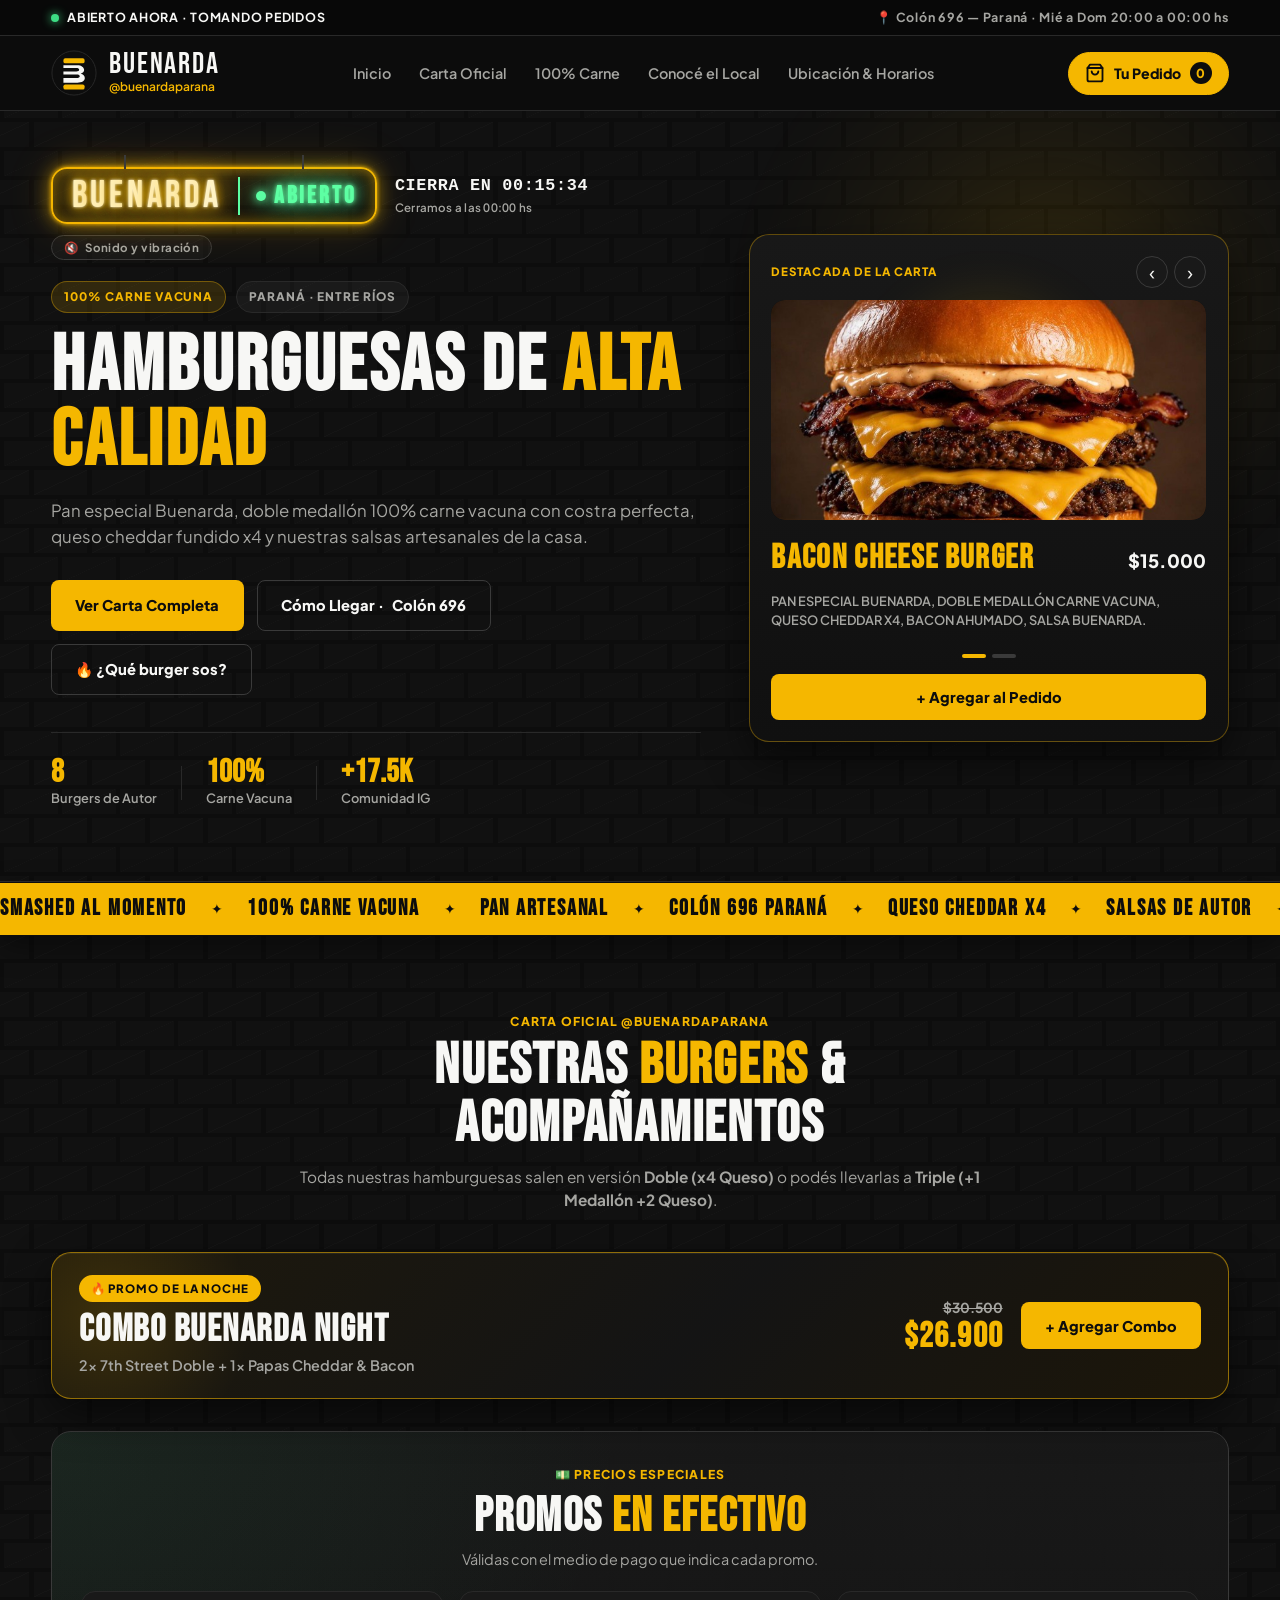
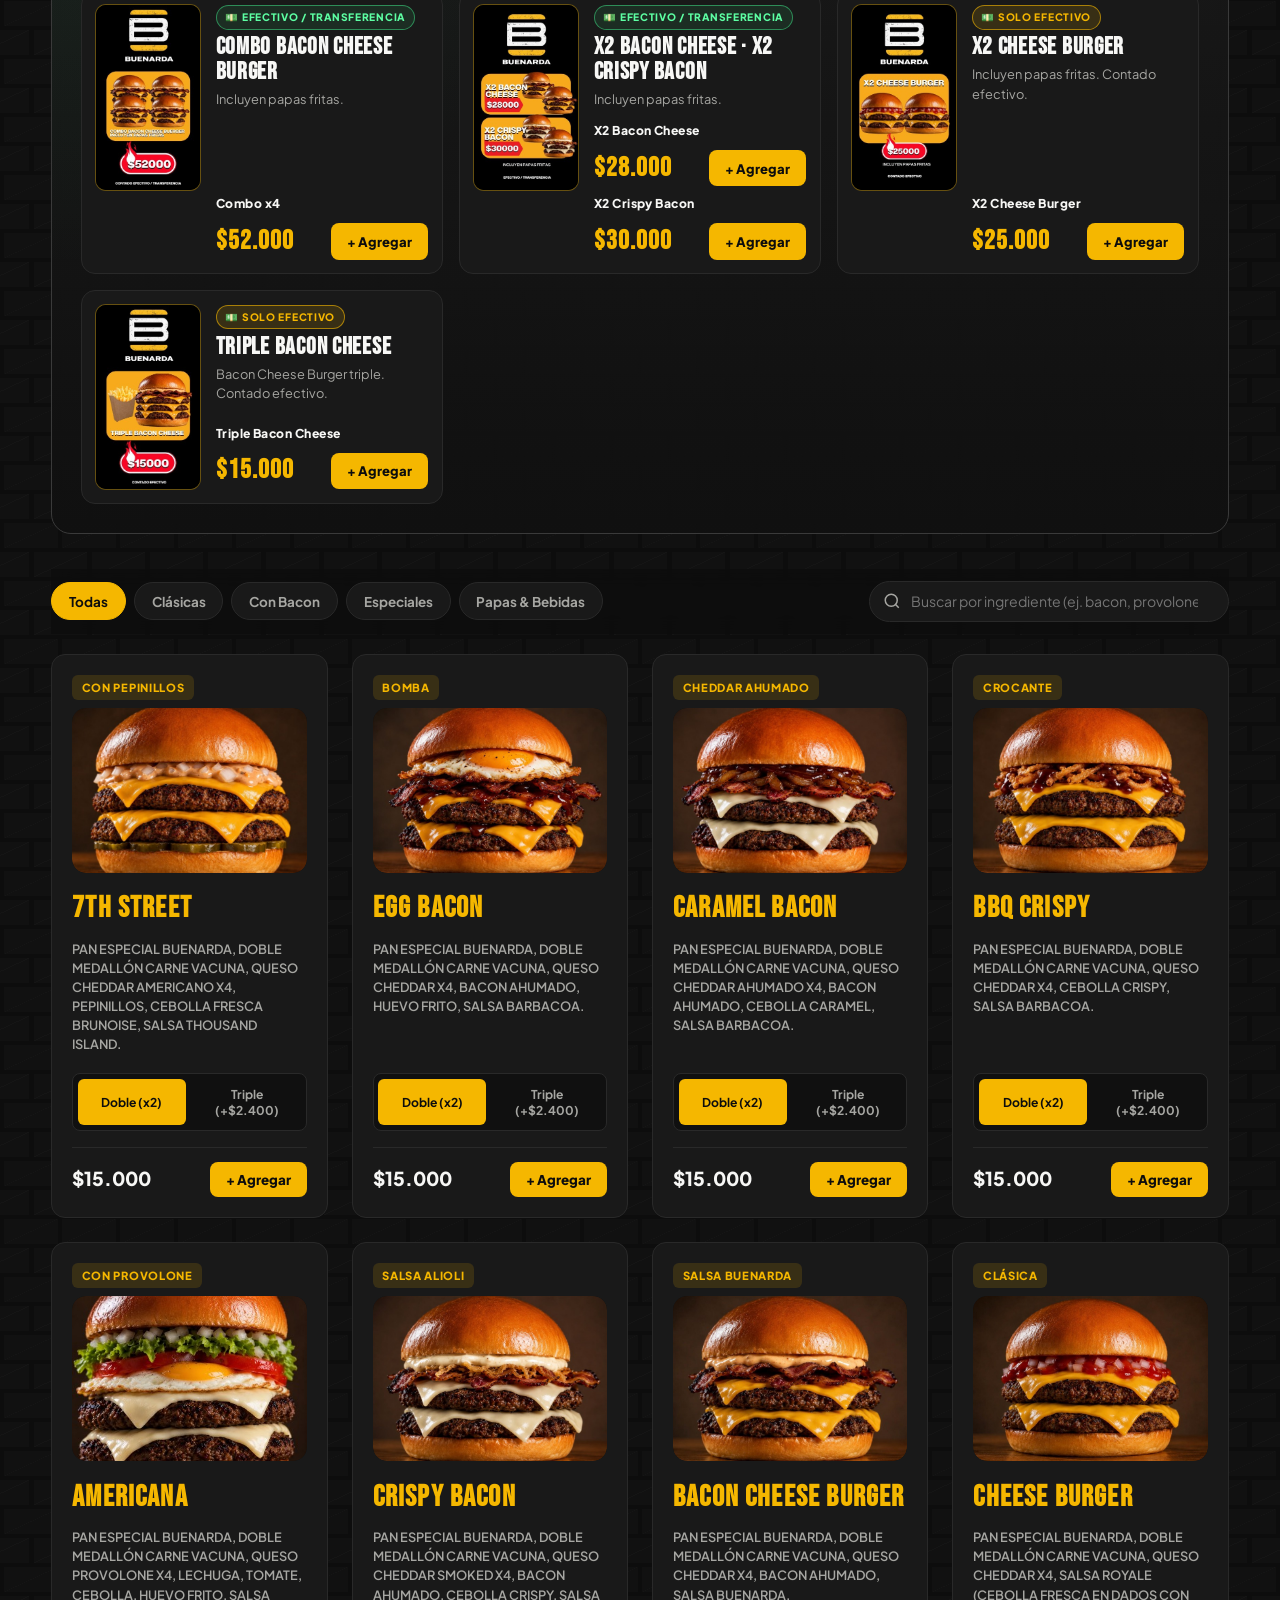
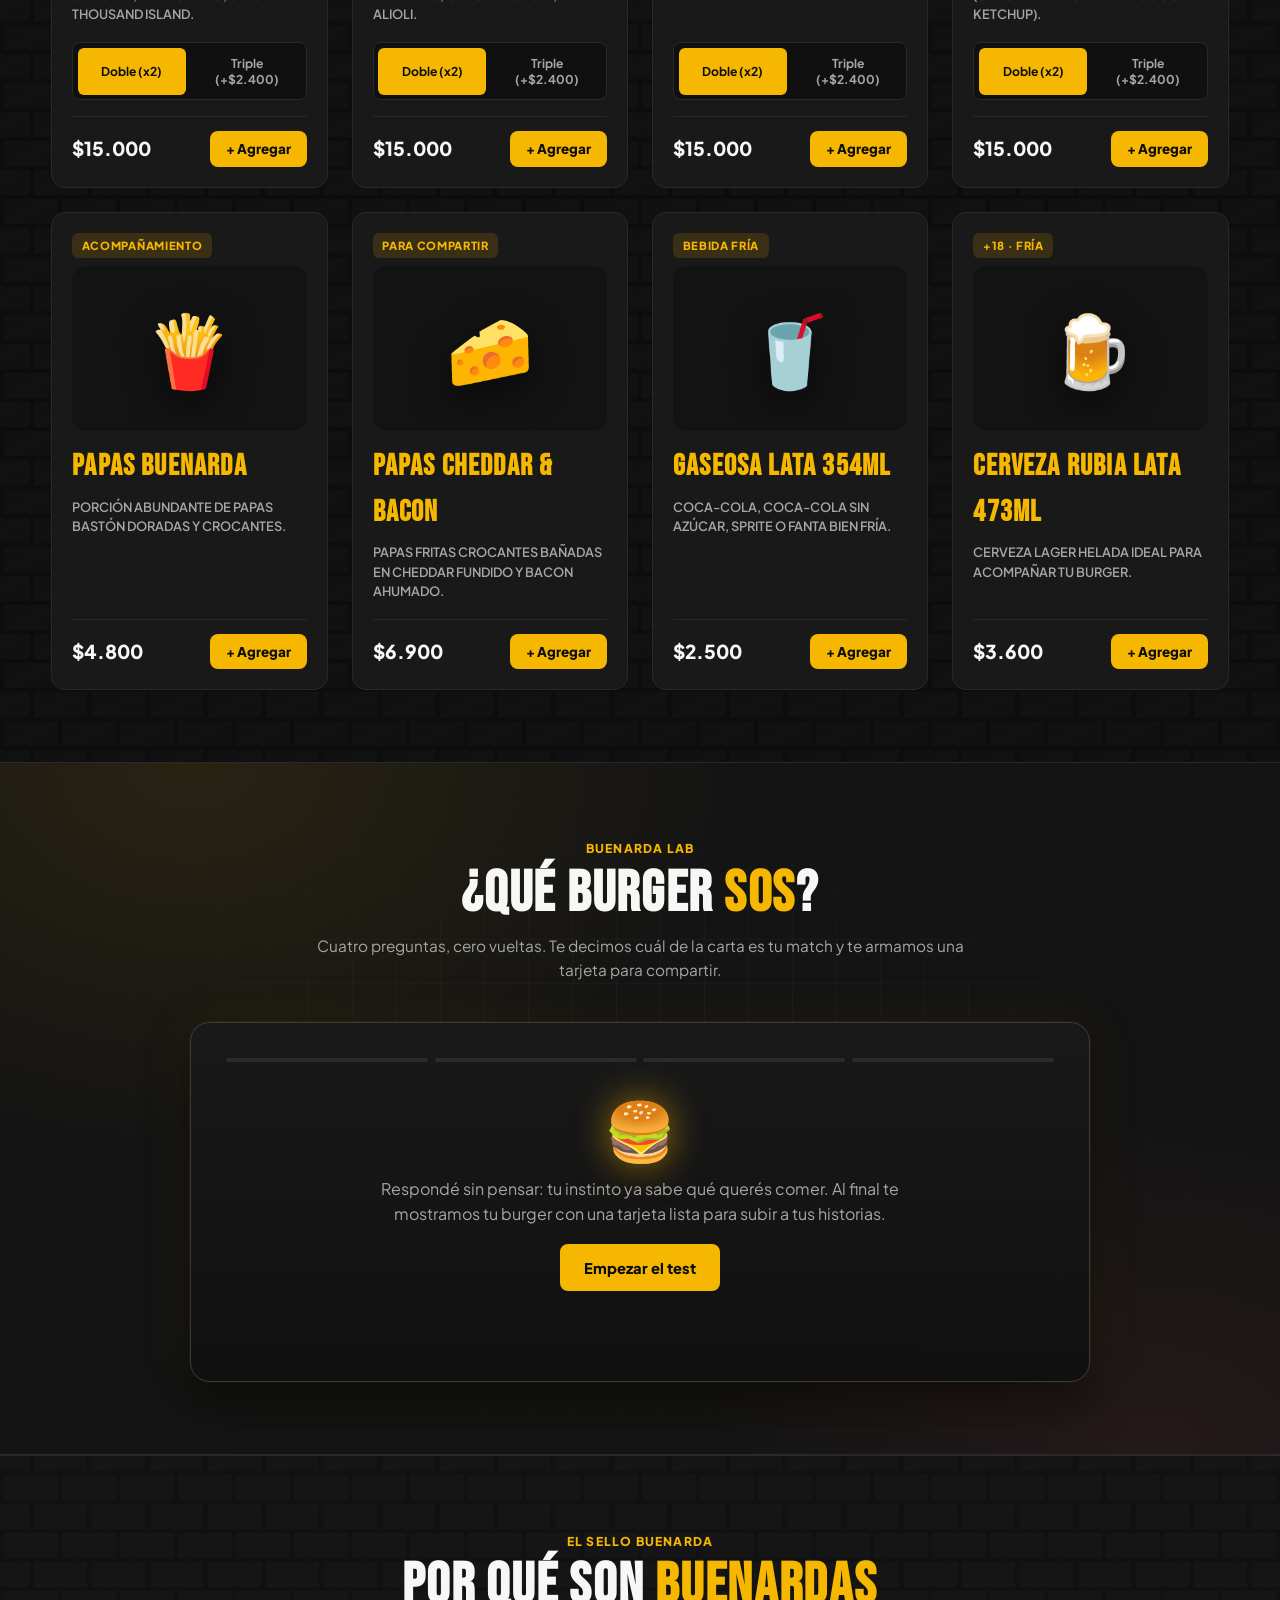
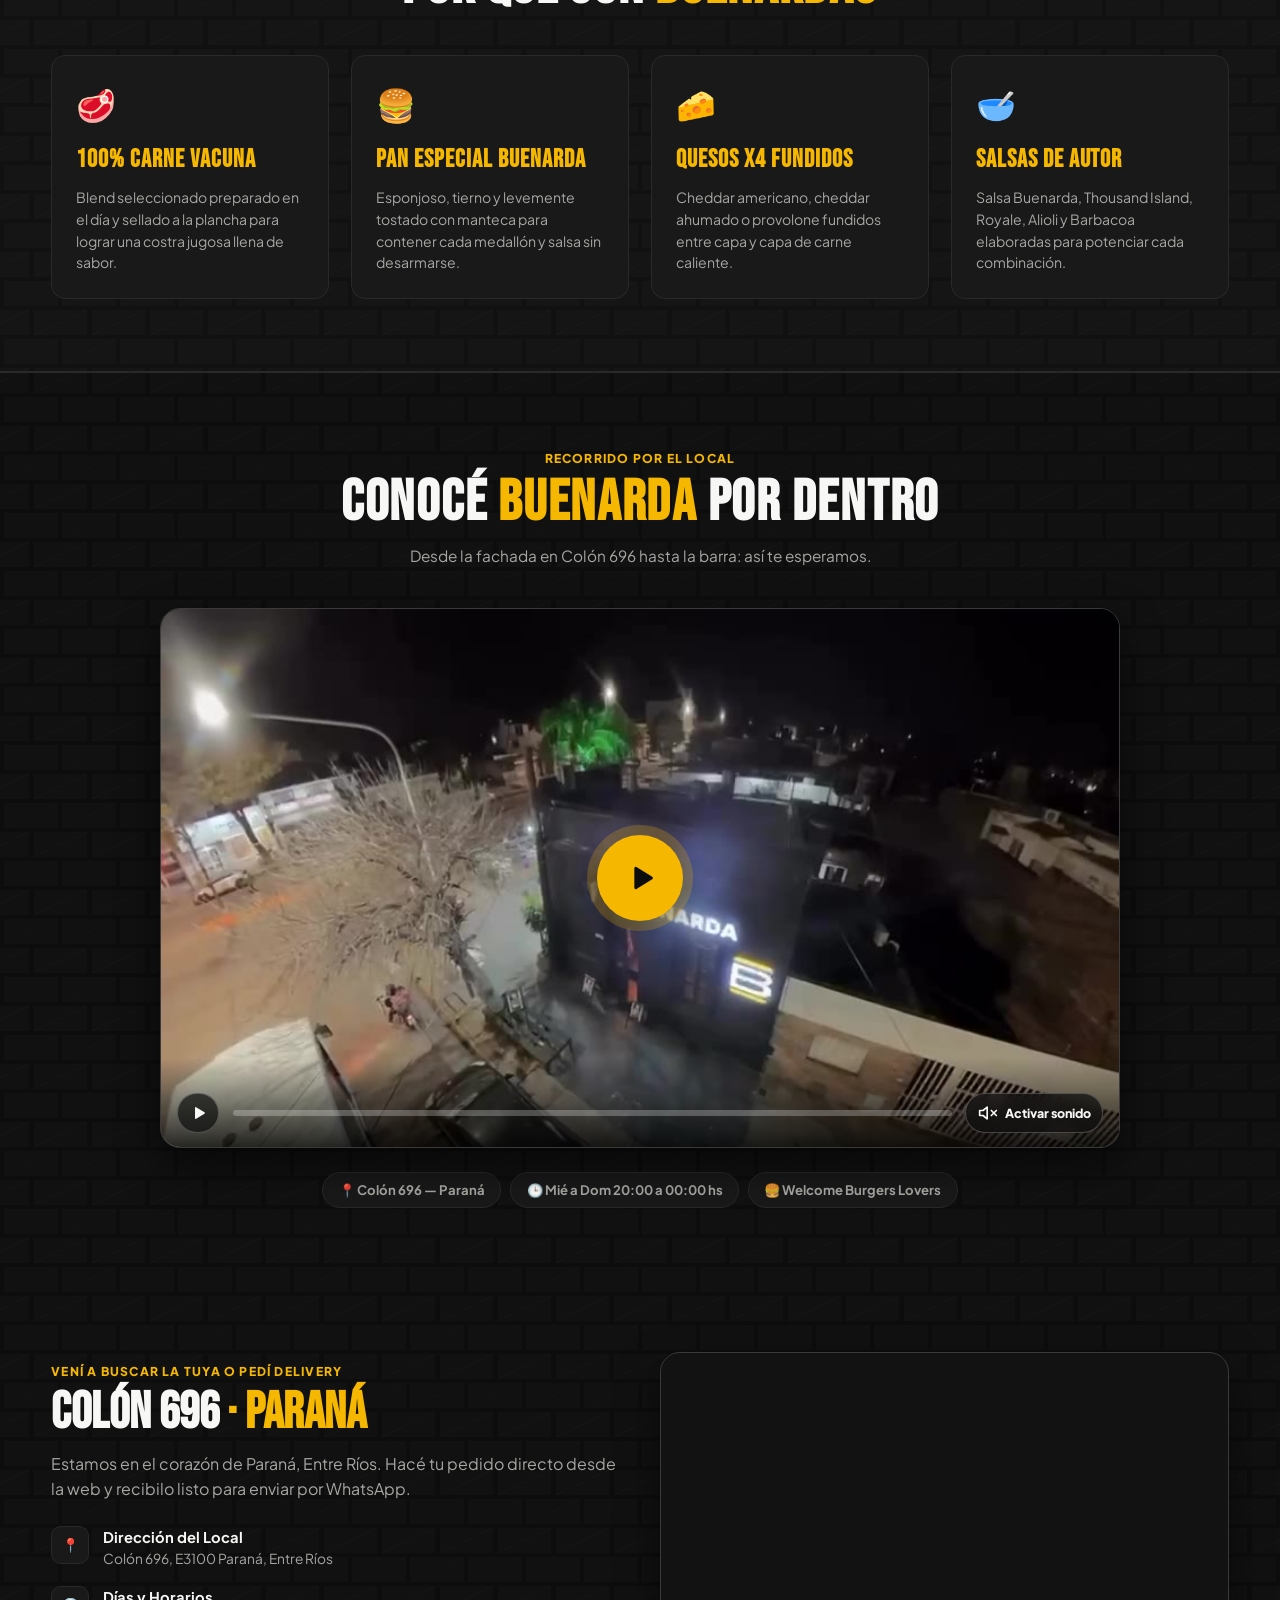
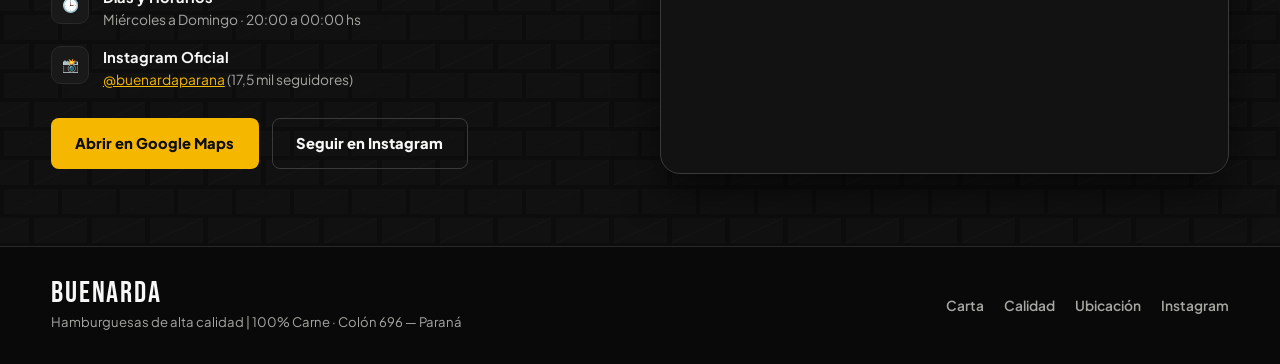
==== commit 06e471a0: "Add files via upload" ====
--- a/index.html
+++ b/index.html
@@ -100,7 +100,7 @@
         <a href="#carta" class="nav-links__item">Carta Oficial</a>
         <a href="#calidad" class="nav-links__item">100% Carne</a>
         <a href="#local" class="nav-links__item">Conocé el Local</a>
-        <a href="#ubicacion" class="nav-links__item">Local & Horarios</a>
+        <a href="#ubicacion" class="nav-links__item">Ubicación & Horarios</a>
       </nav>
 
       <div class="navbar__actions">
@@ -525,13 +525,14 @@
 
         <input type="text" id="customerName" class="form-input" placeholder="Tu nombre (quien realiza el pedido)" autocomplete="name" aria-label="Tu nombre" required />
 
+        <input type="text" id="customerAddress" class="form-input" placeholder="Dirección en Paraná (ej. Urquiza 1150)" autocomplete="street-address" aria-label="Dirección de entrega" hidden />
+
         <!-- Zona de delivery + Dirección (visibles solo en modo Delivery) -->
         <select id="deliveryZoneSelect" class="form-input" aria-label="Zona de envío" hidden></select>
-        <input type="text" id="customerAddress" class="form-input" placeholder="Dirección en Paraná (ej. Urquiza 1150)" autocomplete="street-address" aria-label="Dirección de entrega" hidden />
 
         <select id="paymentMethod" class="form-input" aria-label="Medio de pago">
           <option value="Efectivo">💵 Efectivo</option>
-          <option value="Transferencia / Mercado Pago">📲 Transferencia / Mercado Pago</option>
+          <option value="Transferencia / Mercado Pago">📲 Transferencia</option>
           <option value="Tarjeta de Débito / Crédito">💳 Tarjeta de Débito / Crédito</option>
         </select>
 
@@ -570,9 +571,6 @@
         <button type="button" class="btn btn--whatsapp btn--full" id="sendWhatsappBtn">
           Enviar Pedido por WhatsApp
         </button>
-        <button type="button" class="btn btn--ghost btn--full btn--sm" id="copyOrderBtn">
-          Copiar detalle del pedido
-        </button>
       </div>
     </div>
   </aside>
@@ -610,12 +608,13 @@
 
         <p class="thermal-ticket__footer">
           ¡Gracias por elegirnos! Confirmá el envío en la ventana de WhatsApp.
+          <strong>Si no se abrió WhatsApp, apretá el botón verde de abajo para enviar el pedido.</strong>
         </p>
       </div>
 
       <div class="ticket-printer__actions">
         <a href="#" target="_blank" rel="noopener noreferrer" class="btn btn--whatsapp btn--full" id="ticketReopenWaBtn">
-          Abrir WhatsApp ahora →
+          Enviar pedido por WhatsApp →
         </a>
         <button type="button" class="btn btn--ghost btn--full btn--sm" id="closeTicketBtn">
           Cerrar comanda
--- a/styles.css
+++ b/styles.css
@@ -2883,3 +2883,77 @@
     transform: none !important;
   }
 }
+
+.shipping-rule-box[hidden] {
+  display: none !important;
+}
+
+/* Ajuste limpio de fotos de burgers en vitrina y grilla de carta */
+.burger-card__visual,
+.story-card__visual,
+.showcase-card__visual {
+  overflow: hidden;
+  border-radius: 14px;
+  position: relative;
+}
+
+.burger-card__visual .photo-stack,
+.story-card__visual .photo-stack,
+.showcase-card__visual .photo-stack {
+  width: 100%;
+  height: 100%;
+  display: flex;
+  align-items: center;
+  justify-content: center;
+}
+
+.burger-card__visual .item-photo {
+  width: 100%;
+  height: 185px;
+  max-width: 100%;
+  object-fit: cover;
+  object-position: center;
+  border-radius: 12px;
+  display: block;
+}
+
+.story-card__visual .item-photo,
+.showcase-card__visual .item-photo {
+  width: 100%;
+  height: 230px;
+  max-width: 100%;
+  object-fit: cover;
+  object-position: center;
+  border-radius: 12px;
+  display: block;
+}
+
+/* Forzar que la foto entre completa dentro del recuadro sin recortarse */
+.burger-card__visual,
+.story-card__visual,
+.showcase-card__visual {
+  overflow: hidden !important;
+  display: flex !important;
+  align-items: center !important;
+  justify-content: center !important;
+  background: rgba(0, 0, 0, 0.25) !important;
+  border-radius: 14px !important;
+}
+
+.burger-card__visual img,
+.story-card__visual img,
+.showcase-card__visual img,
+.item-photo {
+  width: 100% !important;
+  height: 100% !important;
+  max-width: 100% !important;
+  max-height: 190px !important;
+  object-fit: cover !important;
+  object-position: center !important;
+  border-radius: 12px !important;
+}
+
+.story-card__visual img,
+.showcase-card__visual img {
+  max-height: 230px !important;
+}
--- a/wow.css
+++ b/wow.css
@@ -676,3 +676,233 @@
     display: none;
   }
 }
+
+/* ==========================================================================
+   PROMOS EN EFECTIVO · AVISO DE ENVÍOS · LIGHTBOX
+   ========================================================================== */
+.wow-promos {
+  margin: 0 0 2.2rem;
+  padding: clamp(1.1rem, 3vw, 1.8rem);
+  border: 1px solid var(--border-strong);
+  border-radius: var(--radius-lg);
+  background:
+    radial-gradient(70% 90% at 0% 0%, rgba(61, 220, 132, 0.07), transparent 70%),
+    linear-gradient(180deg, rgba(25, 25, 25, 0.95), rgba(16, 16, 16, 0.95));
+}
+.wow-promos__head {
+  text-align: center;
+  margin-bottom: 1.3rem;
+}
+.wow-promos__title {
+  font-family: var(--font-display);
+  font-size: clamp(2rem, 4.4vw, 3rem);
+  line-height: 1;
+  letter-spacing: 0.03em;
+  margin: 0.2rem 0 0.4rem;
+}
+.wow-promos__sub {
+  margin: 0;
+  color: var(--text-muted);
+  font-size: 0.9rem;
+}
+.wow-promos__grid {
+  display: grid;
+  grid-template-columns: repeat(auto-fit, minmax(min(100%, 320px), 1fr));
+  gap: 1rem;
+}
+.wow-promo {
+  display: flex;
+  gap: 1rem;
+  padding: 0.85rem;
+  border: 1px solid var(--border-subtle);
+  border-radius: var(--radius-md);
+  background: var(--bg-card);
+  transition: border-color 0.2s, transform 0.25s cubic-bezier(0.22, 1, 0.36, 1), box-shadow 0.25s;
+}
+.wow-promo:hover {
+  border-color: rgba(245, 183, 0, 0.55);
+  transform: translateY(-3px);
+  box-shadow: 0 14px 30px rgba(0, 0, 0, 0.5);
+}
+.wow-promo__thumb {
+  flex: none;
+  width: 104px;
+  padding: 0;
+  border: 0;
+  border-radius: 10px;
+  overflow: hidden;
+  background: #000;
+  cursor: zoom-in;
+  align-self: flex-start;
+  box-shadow: 0 0 0 1px rgba(245, 183, 0, 0.35);
+}
+.wow-promo__thumb img {
+  display: block;
+  width: 100%;
+  height: auto;
+}
+.wow-promo__thumb:focus-visible,
+.wow-lightbox__x:focus-visible {
+  outline: 2px solid var(--cheddar);
+  outline-offset: 2px;
+}
+.wow-promo__body {
+  display: flex;
+  flex-direction: column;
+  gap: 0.35rem;
+  min-width: 0;
+  flex: 1;
+}
+.wow-promo__tag {
+  align-self: flex-start;
+  padding: 0.2rem 0.55rem;
+  border-radius: 999px;
+  border: 1px solid rgba(61, 220, 132, 0.55);
+  background: rgba(61, 220, 132, 0.1);
+  color: #5dffa3;
+  font-size: 0.64rem;
+  font-weight: 800;
+  letter-spacing: 0.07em;
+}
+.wow-promo__tag.is-cash {
+  border-color: rgba(245, 183, 0, 0.6);
+  background: var(--cheddar-soft);
+  color: var(--cheddar);
+}
+.wow-promo__name {
+  margin: 0;
+  font-family: var(--font-display);
+  font-size: 1.5rem;
+  line-height: 1.02;
+  letter-spacing: 0.03em;
+}
+.wow-promo__desc {
+  margin: 0;
+  font-size: 0.8rem;
+  color: var(--text-muted);
+}
+.wow-promo__opts {
+  display: flex;
+  flex-direction: column;
+  gap: 0.5rem;
+  margin-top: auto;
+  padding-top: 0.4rem;
+}
+.wow-promo__opt {
+  display: flex;
+  align-items: center;
+  gap: 0.6rem;
+  flex-wrap: wrap;
+}
+.wow-promo__label {
+  flex: 1 1 100%;
+  font-size: 0.76rem;
+  font-weight: 800;
+  letter-spacing: 0.04em;
+  color: var(--text-main);
+}
+.wow-promo__price {
+  font-family: var(--font-display);
+  font-size: 1.7rem;
+  letter-spacing: 0.04em;
+  color: var(--cheddar);
+  line-height: 1;
+}
+.wow-promo__add {
+  margin-left: auto;
+  padding: 0.55rem 0.95rem;
+  font-size: 0.82rem;
+}
+@media (max-width: 420px) {
+  .wow-promo__thumb {
+    width: 88px;
+  }
+}
+
+.wow-lightbox {
+  position: fixed;
+  inset: 0;
+  z-index: 170;
+  display: flex;
+  align-items: center;
+  justify-content: center;
+  padding: 1.2rem;
+  background: rgba(0, 0, 0, 0.88);
+  backdrop-filter: blur(6px);
+  cursor: zoom-out;
+  animation: wowIn 0.25s ease both;
+}
+.wow-lightbox img {
+  max-width: min(94vw, 560px);
+  max-height: 90vh;
+  width: auto;
+  height: auto;
+  border-radius: 14px;
+  box-shadow: 0 30px 80px rgba(0, 0, 0, 0.7), 0 0 0 1px rgba(245, 183, 0, 0.4);
+}
+.wow-lightbox__x {
+  position: absolute;
+  top: 0.9rem;
+  right: 0.9rem;
+  width: 42px;
+  height: 42px;
+  border-radius: 50%;
+  border: 1px solid var(--border-strong);
+  background: rgba(20, 20, 20, 0.9);
+  color: #fff;
+  font-size: 1rem;
+  cursor: pointer;
+}
+
+/* Aviso de envíos en el carrito */
+.wow-ship {
+  display: flex;
+  gap: 0.65rem;
+  align-items: flex-start;
+  margin: 0.2rem 0;
+  padding: 0.7rem 0.85rem;
+  border: 1px solid rgba(245, 183, 0, 0.4);
+  border-radius: var(--radius-md);
+  background: var(--cheddar-soft);
+  color: var(--text-main);
+}
+.wow-ship__ico {
+  font-size: 1.2rem;
+  line-height: 1.2;
+}
+.wow-ship p {
+  margin: 0;
+  font-size: 0.8rem;
+  line-height: 1.5;
+}
+.wow-ship strong {
+  color: var(--cheddar);
+}
+.wow-ship em {
+  font-style: normal;
+  color: var(--text-muted);
+}
+.wow-pay-warn {
+  margin: 0.1rem 0;
+  padding: 0.6rem 0.8rem;
+  border: 1px solid rgba(229, 72, 77, 0.55);
+  border-radius: var(--radius-md);
+  background: rgba(229, 72, 77, 0.1);
+  color: #ffb4b6;
+  font-size: 0.78rem;
+  font-weight: 700;
+  line-height: 1.45;
+}
+.wow-pay-warn[hidden] {
+  display: none;
+}
+
+/* Ocultar botones "Compartir mi tarjeta" y "Descargar" en el resultado del test */
+[class*="wow-"] button[id*="share" i],
+[class*="wow-"] button[id*="download" i],
+[class*="wow-"] a[id*="share" i],
+[class*="wow-"] a[id*="download" i],
+.wow-match__actions button:not([id*="add" i]):not([id*="cart" i]),
+.wow-result__actions button:not([id*="add" i]):not([id*="cart" i]) {
+  display: none !important;
+}
